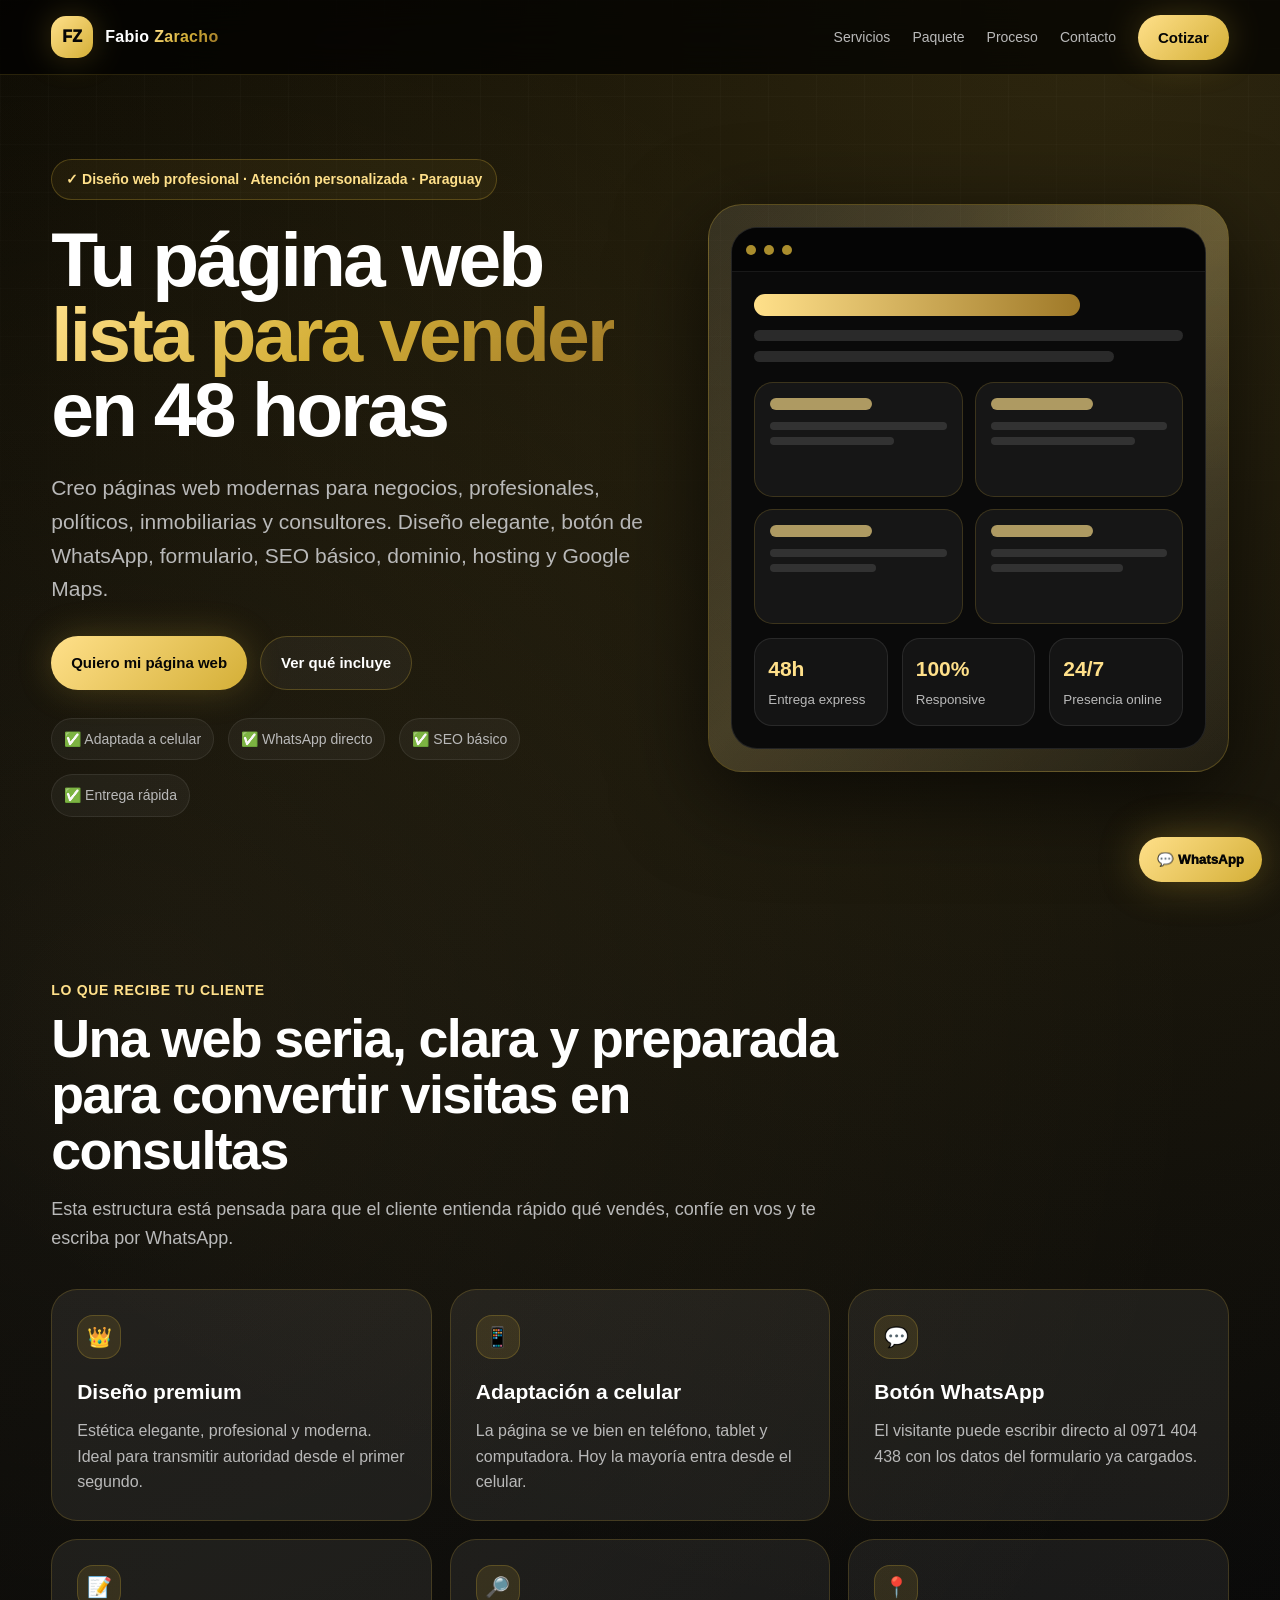
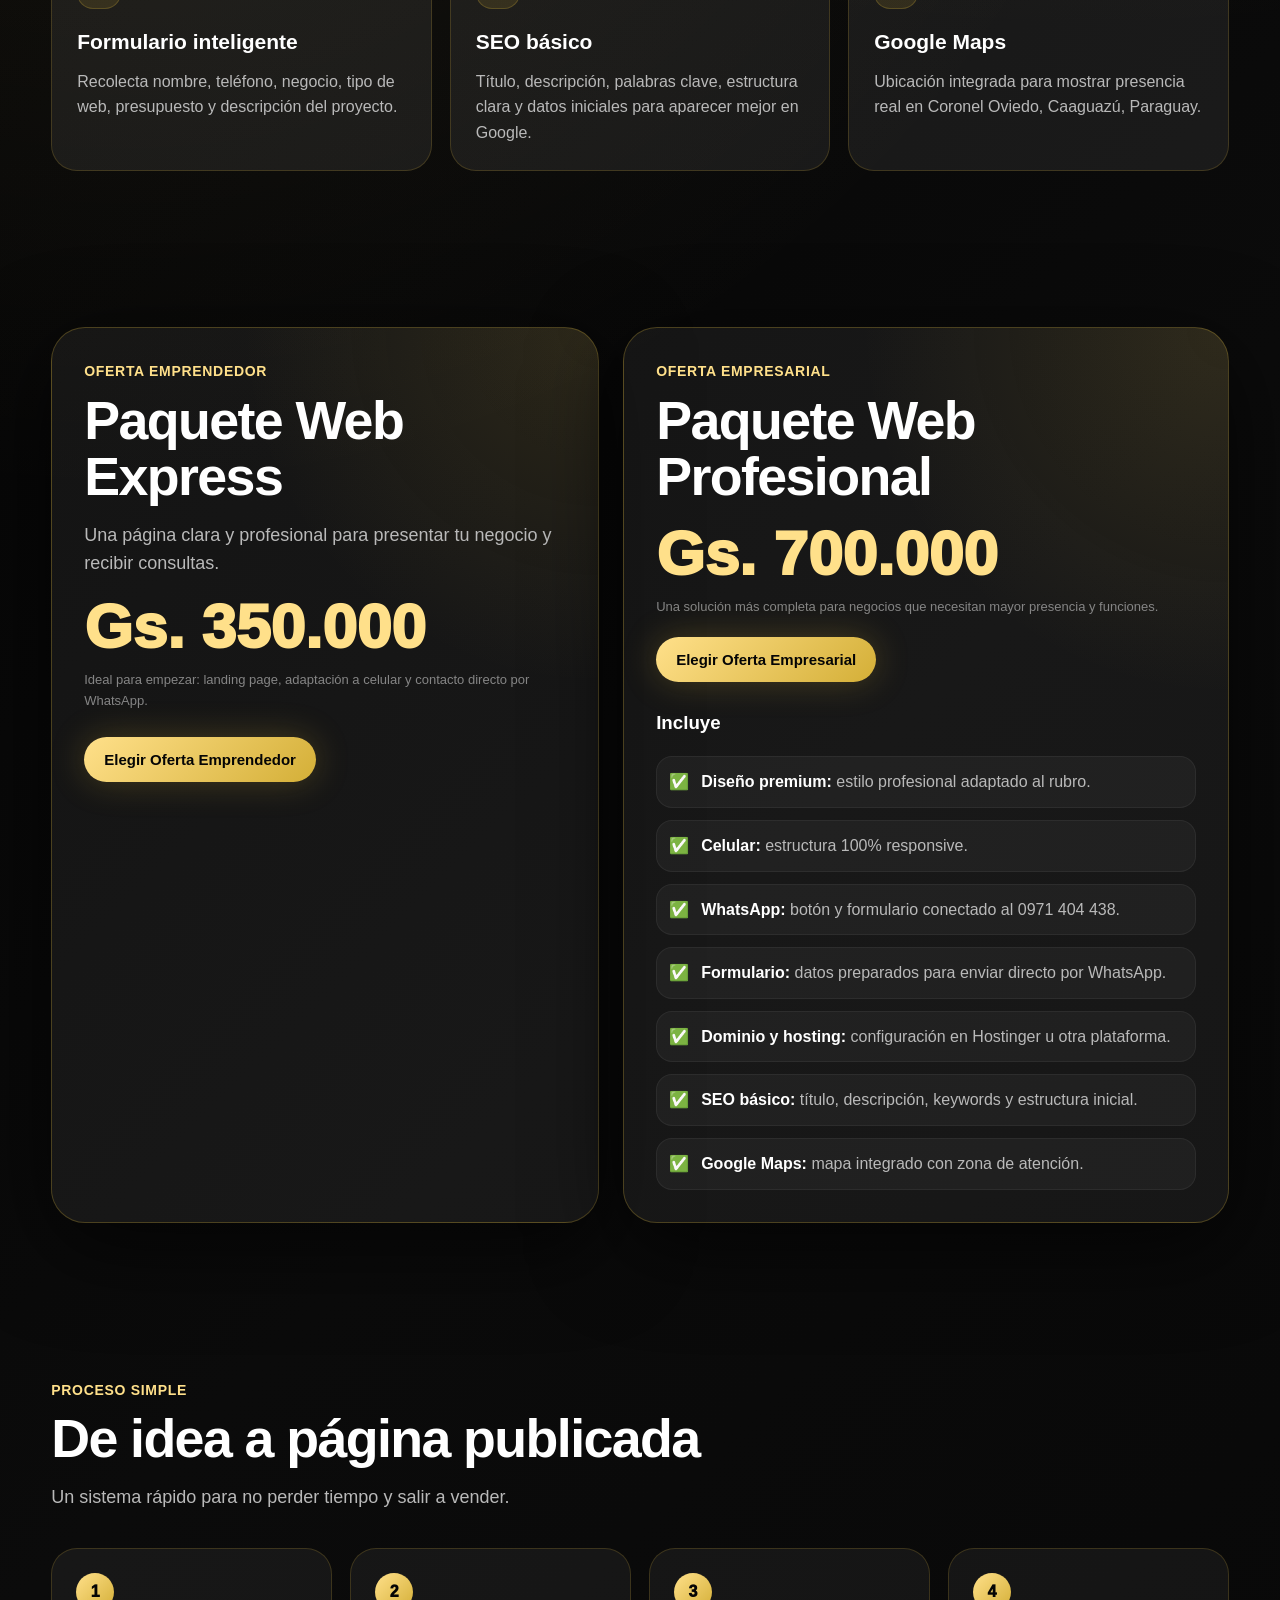
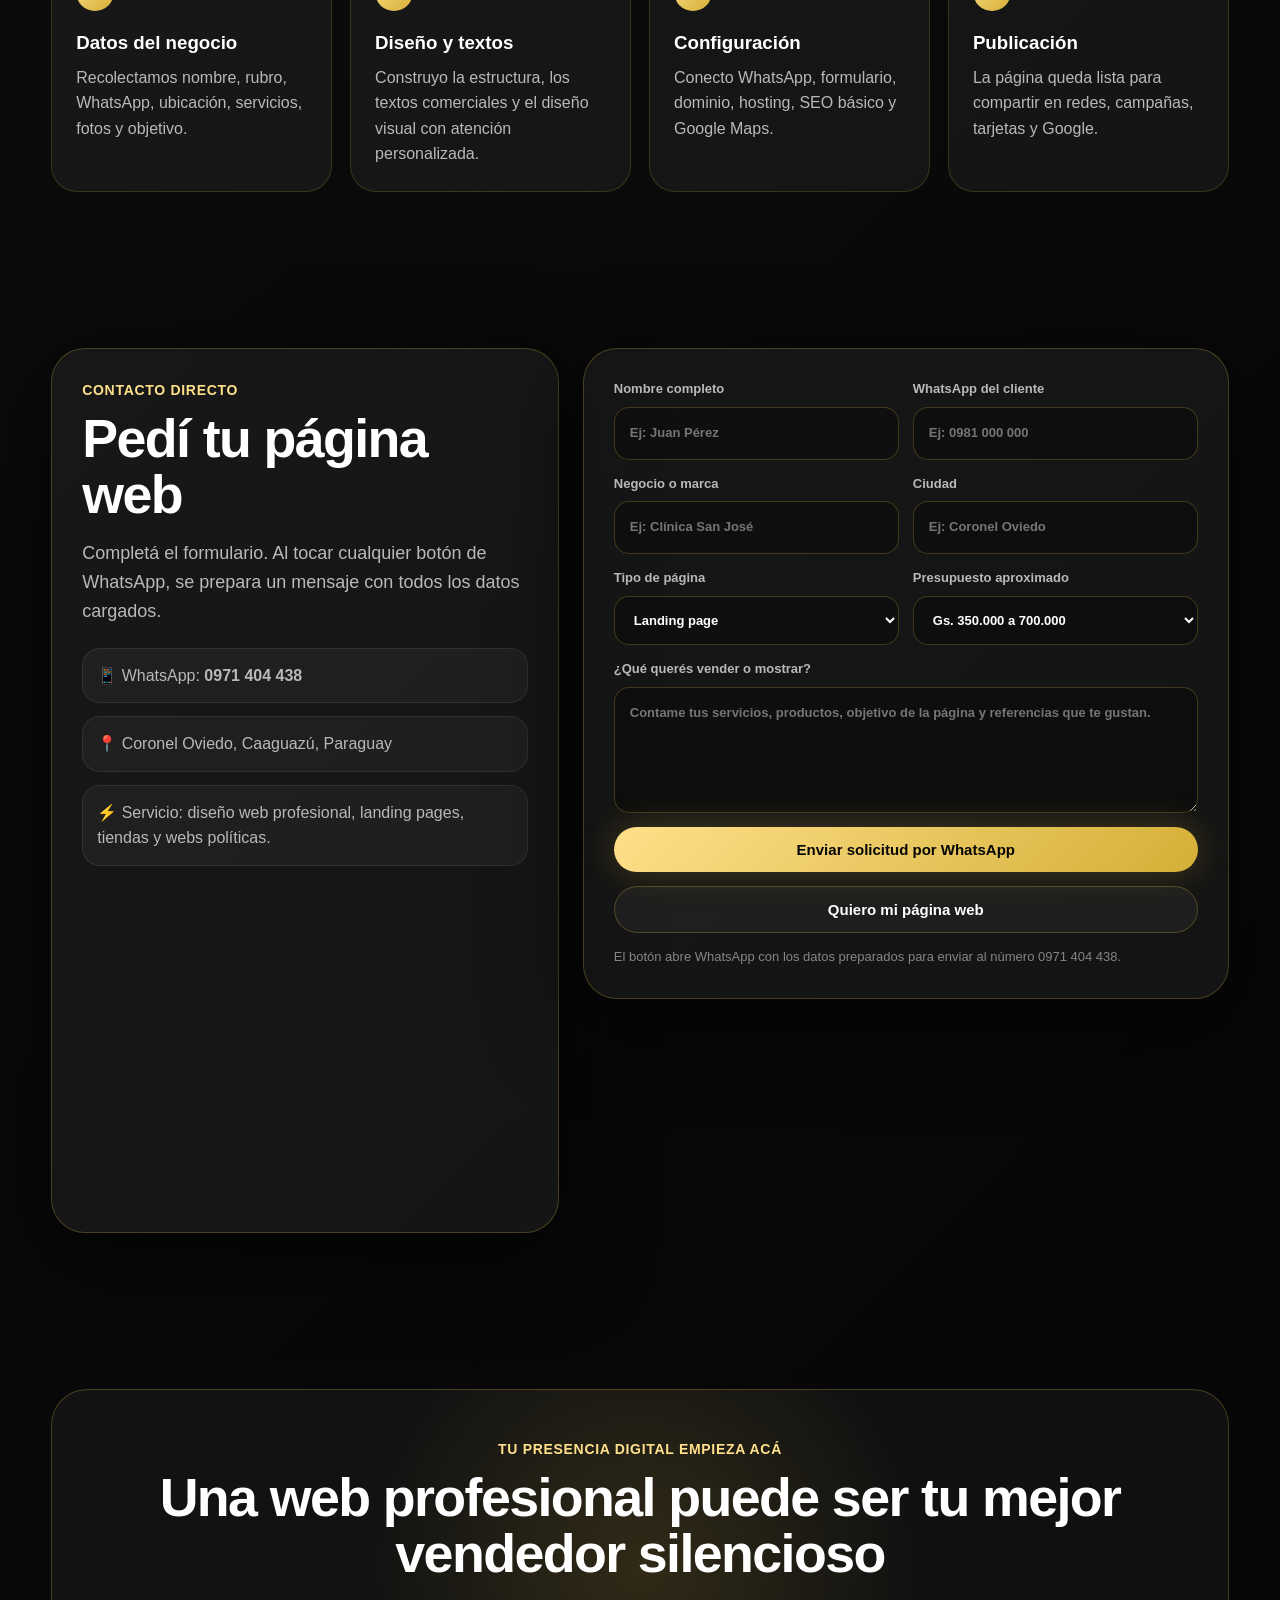
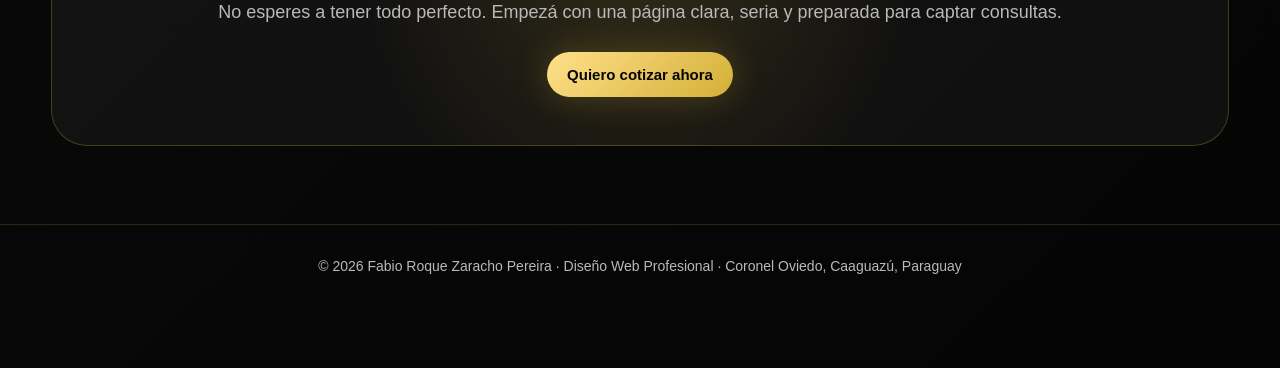
==== index.html @ 6e04ce46 "Nombra ofertas y agrega botones de WhatsApp por paquete" ====
<!DOCTYPE html>
<html lang="es-PY">
<head>
  <meta charset="UTF-8" />
  <meta name="viewport" content="width=device-width, initial-scale=1.0" />

  <title>Fabio Zaracho | Diseño Web Profesional en Paraguay</title>
  <meta name="description" content="Fabio Zaracho crea páginas web profesionales en Paraguay: diseño premium, responsive, WhatsApp, formulario, dominio, hosting, SEO básico y Google Maps." />
  <meta name="keywords" content="páginas web Paraguay, diseño web profesional, diseño web Coronel Oviedo, Fabio Zaracho, landing page Paraguay, tienda online Paraguay, página web profesional" />
  <meta name="author" content="Fabio Roque Zaracho Pereira" />
  <meta name="theme-color" content="#050505" />

  <meta property="og:title" content="Fabio Zaracho | Diseño Web Profesional" />
  <meta property="og:description" content="Tu página web premium en 48 horas: WhatsApp, formulario, SEO básico, dominio, hosting y Google Maps." />
  <meta property="og:type" content="website" />

  <style>
    :root {
      --bg: #030303;
      --bg2: #0c0c0c;
      --card: rgba(255,255,255,.065);
      --card2: rgba(212,175,55,.075);
      --text: #ffffff;
      --muted: #b9b9b9;
      --muted2: #858585;
      --gold: #d4af37;
      --gold2: #ffe08a;
      --gold3: #9f7928;
      --line: rgba(212,175,55,.28);
      --soft: rgba(255,255,255,.10);
      --shadow: 0 24px 90px rgba(0,0,0,.65);
      --radius: 26px;
    }

    * { box-sizing: border-box; margin: 0; padding: 0; }

    html { scroll-behavior: smooth; }

    body {
      font-family: Inter, Arial, Helvetica, sans-serif;
      background:
        radial-gradient(circle at 85% 0%, rgba(212,175,55,.20), transparent 31%),
        radial-gradient(circle at 10% 20%, rgba(255,224,138,.08), transparent 25%),
        linear-gradient(135deg, #000 0%, #0b0b0b 50%, #050505 100%);
      color: var(--text);
      line-height: 1.6;
      overflow-x: hidden;
    }

    body::before {
      content: "";
      position: fixed;
      inset: 0;
      pointer-events: none;
      background-image:
        linear-gradient(rgba(255,255,255,.025) 1px, transparent 1px),
        linear-gradient(90deg, rgba(255,255,255,.025) 1px, transparent 1px);
      background-size: 48px 48px;
      mask-image: linear-gradient(to bottom, rgba(0,0,0,.9), transparent 75%);
    }

    a { color: inherit; text-decoration: none; }

    .container { width: min(1180px, 92%); margin: auto; }

    .gold-text {
      background: linear-gradient(135deg, var(--gold2), var(--gold), var(--gold3));
      -webkit-background-clip: text;
      background-clip: text;
      color: transparent;
    }

    header {
      position: sticky;
      top: 0;
      z-index: 50;
      background: rgba(0,0,0,.72);
      backdrop-filter: blur(18px);
      border-bottom: 1px solid rgba(212,175,55,.18);
    }

    nav {
      height: 74px;
      display: flex;
      align-items: center;
      justify-content: space-between;
    }

    .brand {
      display: flex;
      align-items: center;
      gap: 12px;
      font-weight: 900;
      letter-spacing: .3px;
    }

    .brand-mark {
      width: 42px;
      height: 42px;
      border-radius: 15px;
      display: grid;
      place-items: center;
      color: #050505;
      font-weight: 1000;
      background: linear-gradient(135deg, var(--gold2), var(--gold));
      box-shadow: 0 0 32px rgba(212,175,55,.25);
    }

    .nav-links {
      display: flex;
      align-items: center;
      gap: 22px;
      font-size: 14px;
      color: var(--muted);
    }

    .nav-links a:hover { color: var(--gold2); }

    .btn {
      border: 0;
      cursor: pointer;
      display: inline-flex;
      align-items: center;
      justify-content: center;
      gap: 9px;
      padding: 14px 20px;
      border-radius: 999px;
      font-weight: 900;
      transition: .25s ease;
      font-size: 15px;
      white-space: nowrap;
    }

    .btn:hover { transform: translateY(-2px); }

    .btn-gold {
      color: #050505;
      background: linear-gradient(135deg, var(--gold2), var(--gold));
      box-shadow: 0 0 34px rgba(212,175,55,.25);
    }

    .btn-ghost {
      color: var(--text);
      border: 1px solid var(--line);
      background: rgba(255,255,255,.045);
    }

    .hero {
      min-height: calc(100vh - 74px);
      display: grid;
      grid-template-columns: 1.08fr .92fr;
      gap: 46px;
      align-items: center;
      padding: 62px 0;
    }

    .tag {
      display: inline-flex;
      align-items: center;
      gap: 9px;
      margin-bottom: 22px;
      padding: 8px 14px;
      border: 1px solid var(--line);
      border-radius: 999px;
      background: rgba(212,175,55,.075);
      color: var(--gold2);
      font-size: 14px;
      font-weight: 800;
    }

    h1 {
      font-size: clamp(42px, 6vw, 82px);
      line-height: .98;
      letter-spacing: -2.8px;
      margin-bottom: 24px;
    }

    .lead {
      max-width: 700px;
      color: var(--muted);
      font-size: clamp(17px, 2vw, 21px);
      margin-bottom: 30px;
    }

    .hero-actions {
      display: flex;
      flex-wrap: wrap;
      gap: 13px;
      margin-bottom: 28px;
    }

    .trust-row {
      display: flex;
      flex-wrap: wrap;
      gap: 14px;
      color: var(--muted);
      font-size: 14px;
    }

    .trust-item {
      padding: 9px 12px;
      background: rgba(255,255,255,.045);
      border: 1px solid rgba(255,255,255,.08);
      border-radius: 999px;
    }

    .hero-panel {
      position: relative;
      border: 1px solid var(--line);
      border-radius: 34px;
      background:
        linear-gradient(180deg, rgba(255,255,255,.09), rgba(255,255,255,.035)),
        radial-gradient(circle at 100% 0%, rgba(212,175,55,.14), transparent 36%);
      box-shadow: var(--shadow);
      padding: 22px;
      overflow: hidden;
    }

    .hero-panel::before {
      content: "";
      position: absolute;
      inset: -1px;
      background: linear-gradient(135deg, transparent, rgba(255,224,138,.14), transparent);
      pointer-events: none;
    }

    .browser {
      position: relative;
      z-index: 1;
      border: 1px solid rgba(255,255,255,.10);
      border-radius: 26px;
      overflow: hidden;
      background: #0a0a0a;
    }

    .browser-top {
      height: 44px;
      display: flex;
      align-items: center;
      gap: 8px;
      padding: 0 14px;
      border-bottom: 1px solid rgba(255,255,255,.08);
      background: #050505;
    }

    .dot { width: 10px; height: 10px; border-radius: 50%; background: var(--gold); opacity: .8; }

    .browser-body { padding: 22px; }

    .fake-title {
      height: 22px;
      width: 76%;
      background: linear-gradient(90deg, var(--gold2), var(--gold3));
      border-radius: 999px;
      margin-bottom: 14px;
    }

    .fake-line {
      height: 11px;
      border-radius: 999px;
      background: rgba(255,255,255,.13);
      margin-bottom: 10px;
    }

    .fake-grid {
      display: grid;
      grid-template-columns: repeat(2,1fr);
      gap: 12px;
      margin-top: 20px;
    }

    .fake-card {
      min-height: 115px;
      border-radius: 19px;
      border: 1px solid rgba(212,175,55,.20);
      background: rgba(255,255,255,.05);
      padding: 15px;
    }

    .fake-card b {
      display: block;
      height: 12px;
      width: 58%;
      border-radius: 999px;
      background: rgba(255,224,138,.65);
      margin-bottom: 12px;
    }

    .fake-card span {
      display: block;
      height: 8px;
      border-radius: 999px;
      background: rgba(255,255,255,.12);
      margin-bottom: 7px;
    }

    .stats {
      display: grid;
      grid-template-columns: repeat(3,1fr);
      gap: 14px;
      margin-top: 14px;
    }

    .stat {
      border: 1px solid rgba(255,255,255,.09);
      border-radius: 18px;
      padding: 13px;
      background: rgba(255,255,255,.045);
    }

    .stat strong { color: var(--gold2); display: block; font-size: 21px; }
    .stat small { color: var(--muted); }

    section { padding: 78px 0; }

    .section-head {
      max-width: 790px;
      margin-bottom: 36px;
    }

    .eyebrow {
      color: var(--gold2);
      font-weight: 900;
      font-size: 14px;
      letter-spacing: .7px;
      text-transform: uppercase;
      margin-bottom: 10px;
    }

    h2 {
      font-size: clamp(31px, 4.2vw, 54px);
      line-height: 1.04;
      letter-spacing: -1.6px;
      margin-bottom: 16px;
    }

    .sub {
      color: var(--muted);
      font-size: 18px;
    }

    .cards {
      display: grid;
      grid-template-columns: repeat(3,1fr);
      gap: 18px;
    }

    .card {
      border: 1px solid rgba(212,175,55,.20);
      border-radius: var(--radius);
      background: var(--card);
      padding: 25px;
      min-height: 210px;
      transition: .25s ease;
    }

    .card:hover {
      transform: translateY(-4px);
      border-color: rgba(255,224,138,.45);
      background: rgba(255,255,255,.085);
    }

    .icon {
      width: 44px;
      height: 44px;
      border-radius: 16px;
      display: grid;
      place-items: center;
      background: rgba(212,175,55,.13);
      border: 1px solid rgba(212,175,55,.24);
      margin-bottom: 16px;
      color: var(--gold2);
      font-size: 20px;
    }

    .card h3 { font-size: 21px; margin-bottom: 10px; }
    .card p { color: var(--muted); }

    .package {
      display: grid;
      grid-template-columns: .95fr 1.05fr;
      gap: 24px;
      align-items: stretch;
    }

    .price-card, .included-card {
      border-radius: 34px;
      border: 1px solid var(--line);
      padding: 32px;
      background:
        radial-gradient(circle at 100% 0%, rgba(212,175,55,.12), transparent 34%),
        rgba(255,255,255,.055);
      box-shadow: var(--shadow);
    }

    .price {
      font-size: clamp(42px, 5vw, 62px);
      font-weight: 1000;
      color: var(--gold2);
      line-height: 1;
      margin: 18px 0 12px;
    }

    .price small {
      font-size: 18px;
      color: var(--muted);
      font-weight: 700;
    }

    .included-list {
      display: grid;
      gap: 12px;
      margin-top: 18px;
    }

    .included-list div {
      display: flex;
      gap: 12px;
      align-items: flex-start;
      color: var(--muted);
      padding: 12px;
      border-radius: 16px;
      background: rgba(255,255,255,.04);
      border: 1px solid rgba(255,255,255,.06);
    }

    .included-list b { color: var(--text); }

    .steps {
      display: grid;
      grid-template-columns: repeat(4,1fr);
      gap: 18px;
      counter-reset: step;
    }

    .step {
      counter-increment: step;
      border: 1px solid rgba(212,175,55,.20);
      border-radius: 26px;
      padding: 24px;
      background: rgba(255,255,255,.05);
      position: relative;
    }

    .step::before {
      content: counter(step);
      width: 38px;
      height: 38px;
      border-radius: 50%;
      display: grid;
      place-items: center;
      margin-bottom: 17px;
      background: linear-gradient(135deg, var(--gold2), var(--gold));
      color: #050505;
      font-weight: 1000;
    }

    .step p { color: var(--muted); margin-top: 7px; }

    .contact-wrap {
      display: grid;
      grid-template-columns: .88fr 1.12fr;
      gap: 24px;
      align-items: start;
    }

    .contact-card {
      border-radius: 34px;
      border: 1px solid var(--line);
      background: rgba(255,255,255,.055);
      box-shadow: var(--shadow);
      padding: 30px;
    }

    .contact-info {
      display: grid;
      gap: 13px;
      margin-top: 22px;
    }

    .info-row {
      padding: 14px;
      border: 1px solid rgba(255,255,255,.08);
      border-radius: 18px;
      color: var(--muted);
      background: rgba(255,255,255,.04);
    }

    form { display: grid; gap: 14px; }

    .form-grid {
      display: grid;
      grid-template-columns: 1fr 1fr;
      gap: 14px;
    }

    label {
      color: var(--muted);
      font-size: 13px;
      font-weight: 800;
      display: grid;
      gap: 7px;
    }

    input, textarea, select {
      width: 100%;
      border: 1px solid rgba(212,175,55,.27);
      background: rgba(0,0,0,.30);
      color: var(--text);
      padding: 15px 15px;
      border-radius: 15px;
      outline: none;
      font: inherit;
    }

    input:focus, textarea:focus, select:focus {
      border-color: rgba(255,224,138,.65);
      box-shadow: 0 0 0 4px rgba(212,175,55,.08);
    }

    textarea { min-height: 126px; resize: vertical; }

    option { background: #111; color: #fff; }

    .note {
      color: var(--muted2);
      font-size: 13px;
    }

    .map {
      margin-top: 18px;
      width: 100%;
      min-height: 310px;
      border: 0;
      border-radius: 24px;
      filter: grayscale(1) contrast(1.1);
    }

    .final-cta {
      text-align: center;
      border: 1px solid var(--line);
      border-radius: 36px;
      padding: 48px 26px;
      background:
        radial-gradient(circle at center, rgba(212,175,55,.16), transparent 45%),
        rgba(255,255,255,.045);
    }

    footer {
      border-top: 1px solid rgba(212,175,55,.18);
      padding: 30px 0 90px;
      color: var(--muted);
      text-align: center;
      font-size: 14px;
    }

    .whatsapp-float {
      position: fixed;
      right: 18px;
      bottom: 18px;
      z-index: 100;
      border: 0;
      cursor: pointer;
      color: #050505;
      padding: 15px 18px;
      border-radius: 999px;
      font-weight: 1000;
      background: linear-gradient(135deg, var(--gold2), var(--gold));
      box-shadow: 0 0 40px rgba(212,175,55,.35);
    }

    @media (max-width: 920px) {
      .hero, .package, .contact-wrap { grid-template-columns: 1fr; }
      .cards { grid-template-columns: 1fr 1fr; }
      .steps { grid-template-columns: 1fr 1fr; }
      .nav-links { display: none; }
      .hero { min-height: auto; padding: 50px 0; }
    }

    @media (max-width: 620px) {
      .cards, .steps, .stats, .form-grid { grid-template-columns: 1fr; }
      h1 { letter-spacing: -1.8px; }
      .btn { width: 100%; }
      .hero-actions { width: 100%; }
      .price-card, .included-card, .contact-card { padding: 24px; border-radius: 27px; }
      footer { padding-bottom: 92px; }
    }
  </style>

  <script type="application/ld+json">
  {
    "@context": "https://schema.org",
    "@type": "ProfessionalService",
    "name": "Fabio Zaracho - Diseño Web Profesional",
    "description": "Diseño de páginas web profesionales, WhatsApp, SEO básico, dominio, hosting y Google Maps.",
    "areaServed": "Paraguay",
    "address": {
      "@type": "PostalAddress",
      "addressLocality": "Coronel Oviedo",
      "addressRegion": "Caaguazú",
      "addressCountry": "PY"
    },
    "telephone": "+595971404438"
  }
  </script>

  <!-- TikTok Pixel Code Start -->
  <script>
  !function (w, d, t) {
    w.TiktokAnalyticsObject = t;
    var ttq = w[t] = w[t] || [];
    ttq.methods = [
      "page", "track", "identify", "instances", "debug", "on", "off",
      "once", "ready", "alias", "group", "enableCookie", "disableCookie",
      "holdConsent", "revokeConsent", "grantConsent"
    ];
    ttq.setAndDefer = function (target, method) {
      target[method] = function () {
        target.push([method].concat(Array.prototype.slice.call(arguments, 0)));
      };
    };
    for (var i = 0; i < ttq.methods.length; i++) {
      ttq.setAndDefer(ttq, ttq.methods[i]);
    }
    ttq.instance = function (pixelId) {
      var instance = ttq._i[pixelId] || [];
      for (var j = 0; j < ttq.methods.length; j++) {
        ttq.setAndDefer(instance, ttq.methods[j]);
      }
      return instance;
    };
    ttq.load = function (pixelId, options) {
      var url = "https://analytics.tiktok.com/i18n/pixel/events.js";
      ttq._i = ttq._i || {};
      ttq._i[pixelId] = [];
      ttq._i[pixelId]._u = url;
      ttq._t = ttq._t || {};
      ttq._t[pixelId] = +new Date();
      ttq._o = ttq._o || {};
      ttq._o[pixelId] = options || {};

      var script = d.createElement("script");
      script.type = "text/javascript";
      script.async = true;
      script.src = url + "?sdkid=" + pixelId + "&lib=" + t;

      var firstScript = d.getElementsByTagName("script")[0];
      firstScript.parentNode.insertBefore(script, firstScript);
    };

    ttq.load("DA44VK3C77UAMATN53HG");
    ttq.page();
    ttq.track("ViewContent", {
      content_name: "Fabio Zaracho - Diseño Web Profesional",
      content_type: "product"
    });
  }(window, document, "ttq");
  </script>
  <!-- TikTok Pixel Code End -->

</head>

<body>
  <header>
    <div class="container">
      <nav>
        <a class="brand" href="#inicio" aria-label="Inicio">
          <span class="brand-mark">FZ</span>
          <span>Fabio <span class="gold-text">Zaracho</span></span>
        </a>

        <div class="nav-links">
          <a href="#servicios">Servicios</a>
          <a href="#paquete">Paquete</a>
          <a href="#proceso">Proceso</a>
          <a href="#contacto">Contacto</a>
          <button class="btn btn-gold" onclick="enviarWhatsApp()">Cotizar</button>
        </div>
      </nav>
    </div>
  </header>

  <main id="inicio">
    <section class="container hero">
      <div>
        <div class="tag">✓ Diseño web profesional · Atención personalizada · Paraguay</div>
        <h1>Tu página web <span class="gold-text">lista para vender</span> en 48 horas</h1>
        <p class="lead">
          Creo páginas web modernas para negocios, profesionales, políticos, inmobiliarias y consultores.
          Diseño elegante, botón de WhatsApp, formulario, SEO básico, dominio, hosting y Google Maps.
        </p>

        <div class="hero-actions">
          <button class="btn btn-gold" onclick="irAlFormulario()">Quiero mi página web</button>
          <a class="btn btn-ghost" href="#paquete">Ver qué incluye</a>
        </div>

        <div class="trust-row">
          <span class="trust-item">✅ Adaptada a celular</span>
          <span class="trust-item">✅ WhatsApp directo</span>
          <span class="trust-item">✅ SEO básico</span>
          <span class="trust-item">✅ Entrega rápida</span>
        </div>
      </div>

      <aside class="hero-panel" aria-label="Vista previa de página web">
        <div class="browser">
          <div class="browser-top">
            <span class="dot"></span><span class="dot"></span><span class="dot"></span>
          </div>
          <div class="browser-body">
            <div class="fake-title"></div>
            <div class="fake-line"></div>
            <div class="fake-line" style="width:84%"></div>

            <div class="fake-grid">
              <div class="fake-card"><b></b><span></span><span style="width:70%"></span></div>
              <div class="fake-card"><b></b><span></span><span style="width:82%"></span></div>
              <div class="fake-card"><b></b><span></span><span style="width:60%"></span></div>
              <div class="fake-card"><b></b><span></span><span style="width:75%"></span></div>
            </div>

            <div class="stats">
              <div class="stat"><strong>48h</strong><small>Entrega express</small></div>
              <div class="stat"><strong>100%</strong><small>Responsive</small></div>
              <div class="stat"><strong>24/7</strong><small>Presencia online</small></div>
            </div>
          </div>
        </div>
      </aside>
    </section>

    <section id="servicios">
      <div class="container">
        <div class="section-head">
          <p class="eyebrow">Lo que recibe tu cliente</p>
          <h2>Una web seria, clara y preparada para convertir visitas en consultas</h2>
          <p class="sub">Esta estructura está pensada para que el cliente entienda rápido qué vendés, confíe en vos y te escriba por WhatsApp.</p>
        </div>

        <div class="cards">
          <article class="card">
            <div class="icon">👑</div>
            <h3>Diseño premium</h3>
            <p>Estética elegante, profesional y moderna. Ideal para transmitir autoridad desde el primer segundo.</p>
          </article>

          <article class="card">
            <div class="icon">📱</div>
            <h3>Adaptación a celular</h3>
            <p>La página se ve bien en teléfono, tablet y computadora. Hoy la mayoría entra desde el celular.</p>
          </article>

          <article class="card">
            <div class="icon">💬</div>
            <h3>Botón WhatsApp</h3>
            <p>El visitante puede escribir directo al 0971 404 438 con los datos del formulario ya cargados.</p>
          </article>

          <article class="card">
            <div class="icon">📝</div>
            <h3>Formulario inteligente</h3>
            <p>Recolecta nombre, teléfono, negocio, tipo de web, presupuesto y descripción del proyecto.</p>
          </article>

          <article class="card">
            <div class="icon">🔎</div>
            <h3>SEO básico</h3>
            <p>Título, descripción, palabras clave, estructura clara y datos iniciales para aparecer mejor en Google.</p>
          </article>

          <article class="card">
            <div class="icon">📍</div>
            <h3>Google Maps</h3>
            <p>Ubicación integrada para mostrar presencia real en Coronel Oviedo, Caaguazú, Paraguay.</p>
          </article>
        </div>
      </div>
    </section>

    <section id="paquete">
      <div class="container">
        <div class="package">
          <div class="price-card">
            <p class="eyebrow">Oferta Emprendedor</p>
            <h2>Paquete Web Express</h2>
            <p class="sub">Una página clara y profesional para presentar tu negocio y recibir consultas.</p>
            <div class="price">Gs. 350.000</div>
            <p class="note">Ideal para empezar: landing page, adaptación a celular y contacto directo por WhatsApp.</p>
            <br>
            <button class="btn btn-gold" onclick="enviarPaqueteWhatsApp('Oferta Emprendedor', 'Gs. 350.000')">Elegir Oferta Emprendedor</button>
          </div>

          <div class="included-card">
            <p class="eyebrow">Oferta Empresarial</p>
            <h2>Paquete Web Profesional</h2>
            <div class="price">Gs. 700.000</div>
            <p class="note">Una solución más completa para negocios que necesitan mayor presencia y funciones.</p>
            <button class="btn btn-gold" style="margin-top:20px" onclick="enviarPaqueteWhatsApp('Oferta Empresarial', 'Gs. 700.000')">Elegir Oferta Empresarial</button>
            <h3 style="margin-top:26px">Incluye</h3>
            <div class="included-list">
              <div>✅ <span><b>Diseño premium:</b> estilo profesional adaptado al rubro.</span></div>
              <div>✅ <span><b>Celular:</b> estructura 100% responsive.</span></div>
              <div>✅ <span><b>WhatsApp:</b> botón y formulario conectado al 0971 404 438.</span></div>
              <div>✅ <span><b>Formulario:</b> datos preparados para enviar directo por WhatsApp.</span></div>
              <div>✅ <span><b>Dominio y hosting:</b> configuración en Hostinger u otra plataforma.</span></div>
              <div>✅ <span><b>SEO básico:</b> título, descripción, keywords y estructura inicial.</span></div>
              <div>✅ <span><b>Google Maps:</b> mapa integrado con zona de atención.</span></div>
            </div>
          </div>
        </div>
      </div>
    </section>

    <section id="proceso">
      <div class="container">
        <div class="section-head">
          <p class="eyebrow">Proceso simple</p>
          <h2>De idea a página publicada</h2>
          <p class="sub">Un sistema rápido para no perder tiempo y salir a vender.</p>
        </div>

        <div class="steps">
          <div class="step">
            <h3>Datos del negocio</h3>
            <p>Recolectamos nombre, rubro, WhatsApp, ubicación, servicios, fotos y objetivo.</p>
          </div>

          <div class="step">
            <h3>Diseño y textos</h3>
            <p>Construyo la estructura, los textos comerciales y el diseño visual con atención personalizada.</p>
          </div>

          <div class="step">
            <h3>Configuración</h3>
            <p>Conecto WhatsApp, formulario, dominio, hosting, SEO básico y Google Maps.</p>
          </div>

          <div class="step">
            <h3>Publicación</h3>
            <p>La página queda lista para compartir en redes, campañas, tarjetas y Google.</p>
          </div>
        </div>
      </div>
    </section>

    <section id="contacto">
      <div class="container contact-wrap">
        <aside class="contact-card">
          <p class="eyebrow">Contacto directo</p>
          <h2>Pedí tu página web</h2>
          <p class="sub">
            Completá el formulario. Al tocar cualquier botón de WhatsApp, se prepara un mensaje con todos los datos cargados.
          </p>

          <div class="contact-info">
            <div class="info-row">📱 WhatsApp: <b>0971 404 438</b></div>
            <div class="info-row">📍 Coronel Oviedo, Caaguazú, Paraguay</div>
            <div class="info-row">⚡ Servicio: diseño web profesional, landing pages, tiendas y webs políticas.</div>
          </div>

          <iframe
            class="map"
            loading="lazy"
            allowfullscreen
            referrerpolicy="no-referrer-when-downgrade"
            src="https://www.google.com/maps?q=Coronel%20Oviedo%2C%20Caaguaz%C3%BA%2C%20Paraguay&output=embed">
          </iframe>
        </aside>

        <div class="contact-card">
          <form id="formWeb" onsubmit="enviarWhatsApp(); return false;">
            <div class="form-grid">
              <label>Nombre completo
                <input id="nombre" type="text" placeholder="Ej: Juan Pérez" required>
              </label>

              <label>WhatsApp del cliente
                <input id="telefono" type="tel" placeholder="Ej: 0981 000 000" required>
              </label>
            </div>

            <div class="form-grid">
              <label>Negocio o marca
                <input id="empresa" type="text" placeholder="Ej: Clínica San José">
              </label>

              <label>Ciudad
                <input id="ciudad" type="text" placeholder="Ej: Coronel Oviedo">
              </label>
            </div>

            <div class="form-grid">
              <label>Tipo de página
                <select id="tipo">
                  <option value="Landing page">Landing page</option>
                  <option value="Web profesional">Web profesional</option>
                  <option value="Tienda online">Tienda online</option>
                  <option value="Web inmobiliaria">Web inmobiliaria</option>
                  <option value="Web política">Web política</option>
                  <option value="Web para consultoría">Web para consultoría</option>
                  <option value="No sé todavía">No sé todavía</option>
                </select>
              </label>

              <label>Presupuesto aproximado
                <select id="presupuesto">
                  <option value="Gs. 350.000 a 700.000">Gs. 350.000 a 700.000</option>
                  <option value="Gs. 700.000 a 1.000.000">Gs. 700.000 a 1.000.000</option>
                  <option value="Gs. 1.000.000 a 2.000.000">Gs. 1.000.000 a 2.000.000</option>
                  <option value="Gs. 2.000.000 o más">Gs. 2.000.000 o más</option>
                  <option value="Quiero cotizar">Quiero cotizar</option>
                </select>
              </label>
            </div>

            <label>¿Qué querés vender o mostrar?
              <textarea id="mensaje" placeholder="Contame tus servicios, productos, objetivo de la página y referencias que te gustan."></textarea>
            </label>

            <button class="btn btn-gold" type="submit">Enviar solicitud por WhatsApp</button>
            <button class="btn btn-ghost" type="button" onclick="enviarWhatsApp()">Quiero mi página web</button>

            <p class="note">
              El botón abre WhatsApp con los datos preparados para enviar al número 0971 404 438.
            </p>
          </form>
        </div>
      </div>
    </section>

    <section>
      <div class="container">
        <div class="final-cta">
          <p class="eyebrow">Tu presencia digital empieza acá</p>
          <h2>Una web profesional puede ser tu mejor vendedor silencioso</h2>
          <p class="sub">No esperes a tener todo perfecto. Empezá con una página clara, seria y preparada para captar consultas.</p>
          <br>
          <button class="btn btn-gold" onclick="irAlFormulario()">Quiero cotizar ahora</button>
        </div>
      </div>
    </section>
  </main>

  <footer>
    <div class="container">
      © 2026 Fabio Roque Zaracho Pereira · Diseño Web Profesional · Coronel Oviedo, Caaguazú, Paraguay
    </div>
  </footer>

  <button class="whatsapp-float" onclick="enviarWhatsApp()">💬 WhatsApp</button>

  <script>
    const NUMERO_WHATSAPP = "595971404438";

    function valor(id) {
      const campo = document.getElementById(id);
      return campo ? campo.value.trim() : "";
    }

    function construirMensaje() {
      const nombre = valor("nombre") || "No completado";
      const telefono = valor("telefono") || "No completado";
      const empresa = valor("empresa") || "No completado";
      const ciudad = valor("ciudad") || "No completado";
      const tipo = valor("tipo") || "No completado";
      const presupuesto = valor("presupuesto") || "No completado";
      const mensaje = valor("mensaje") || "No completado";

      return `🚀 NUEVA SOLICITUD DE PÁGINA WEB

👤 Nombre: ${nombre}
📱 WhatsApp del cliente: ${telefono}
🏢 Negocio o marca: ${empresa}
📍 Ciudad: ${ciudad}

🌐 Tipo de página: ${tipo}
💰 Presupuesto aproximado: ${presupuesto}

📝 Qué quiere vender o mostrar:
${mensaje}

✅ Solicitud enviada desde la web de Fabio Zaracho.`;
    }

    function enviarPaqueteWhatsApp(paquete, precio) {
      const texto = `Hola Fabio, quiero consultar por la ${paquete} de ${precio}.`;
      const url = `https://wa.me/${NUMERO_WHATSAPP}?text=${encodeURIComponent(texto)}`;
      if (window.ttq && typeof window.ttq.track === "function") {
        window.ttq.track("Lead", {
          content_name: paquete,
          content_type: "service",
          value: precio
        });
      }
      window.open(url, "_blank");
    }

    function enviarWhatsApp() {
      const texto = construirMensaje();
      const url = `https://wa.me/${NUMERO_WHATSAPP}?text=${encodeURIComponent(texto)}`;
      if (window.ttq && typeof window.ttq.track === "function") {
        window.ttq.track("Lead", {
          content_name: "WhatsApp contact",
          content_type: "service"
        });
      }
      window.open(url, "_blank");
    }

    function irAlFormulario() {
      document.getElementById("contacto").scrollIntoView({ behavior: "smooth" });
      setTimeout(() => {
        const nombre = document.getElementById("nombre");
        if (nombre) nombre.focus();
      }, 700);
    }
  </script>
</body>
</html>
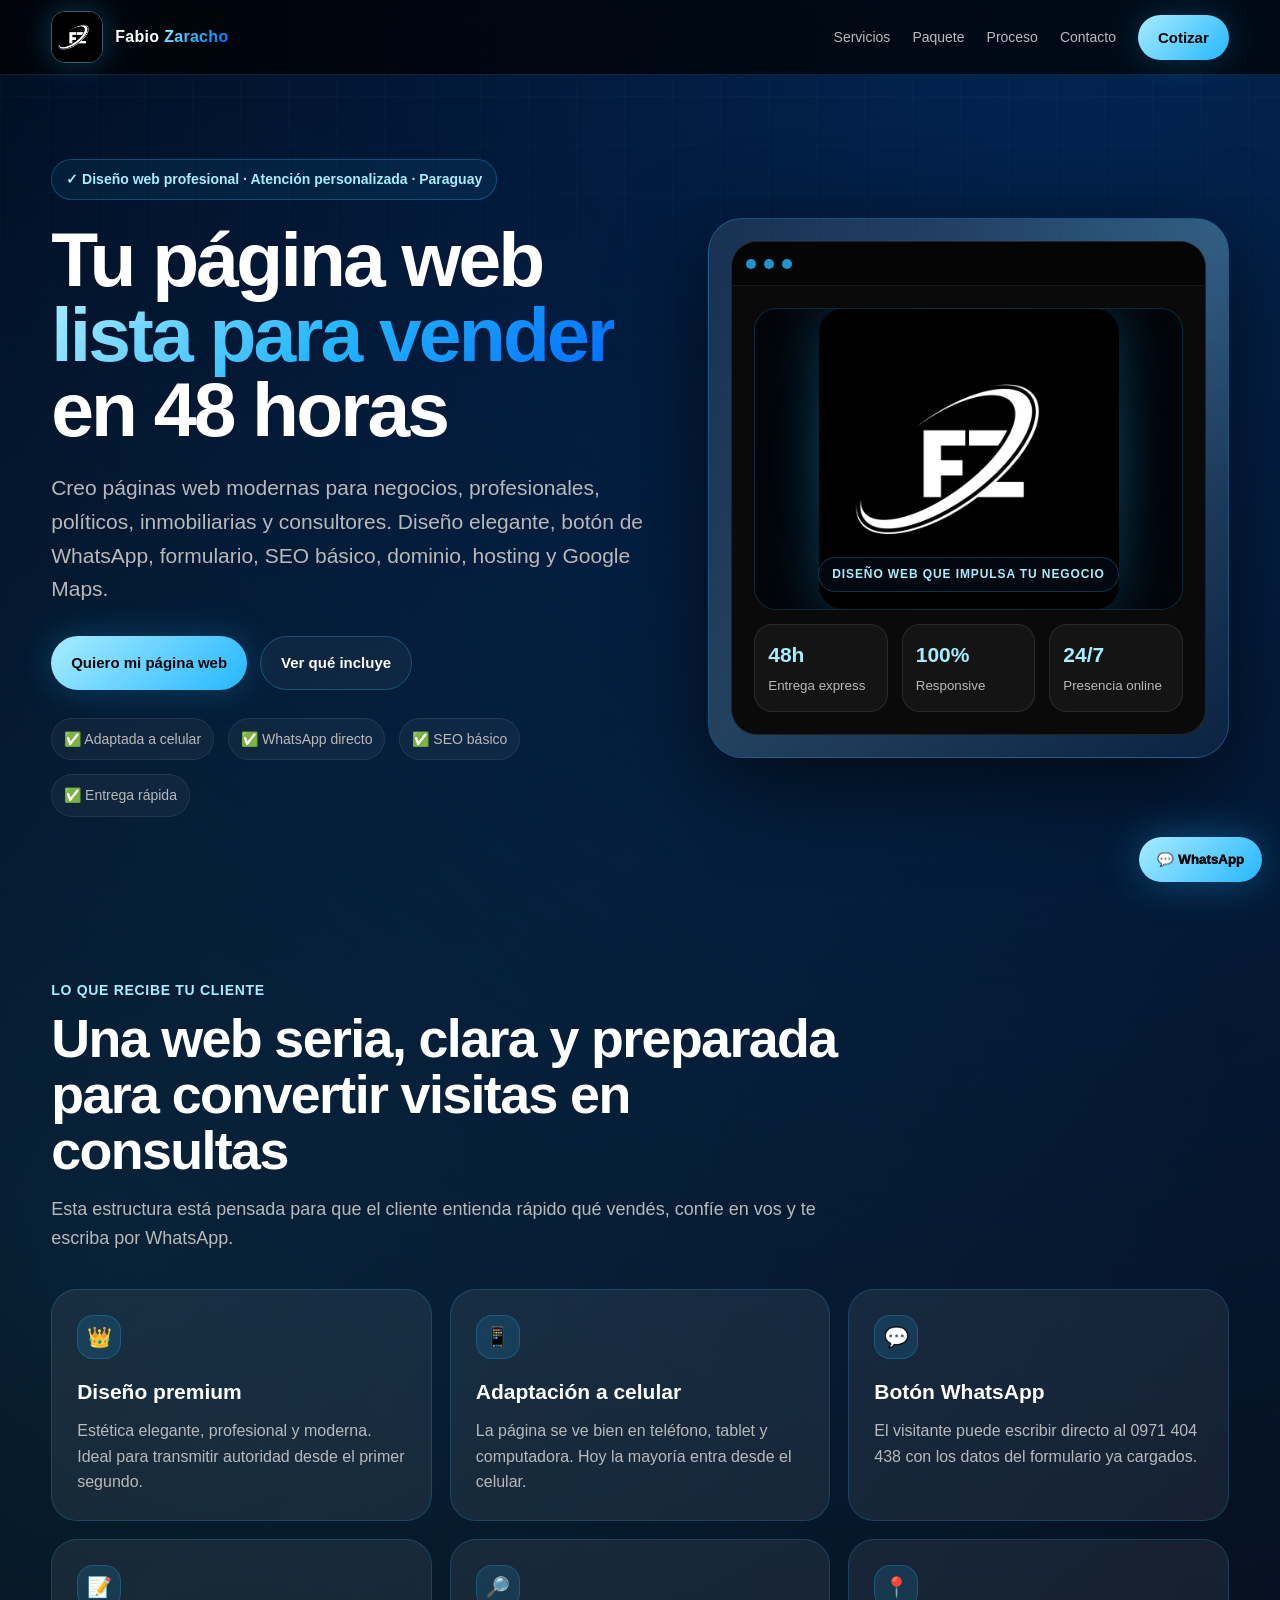
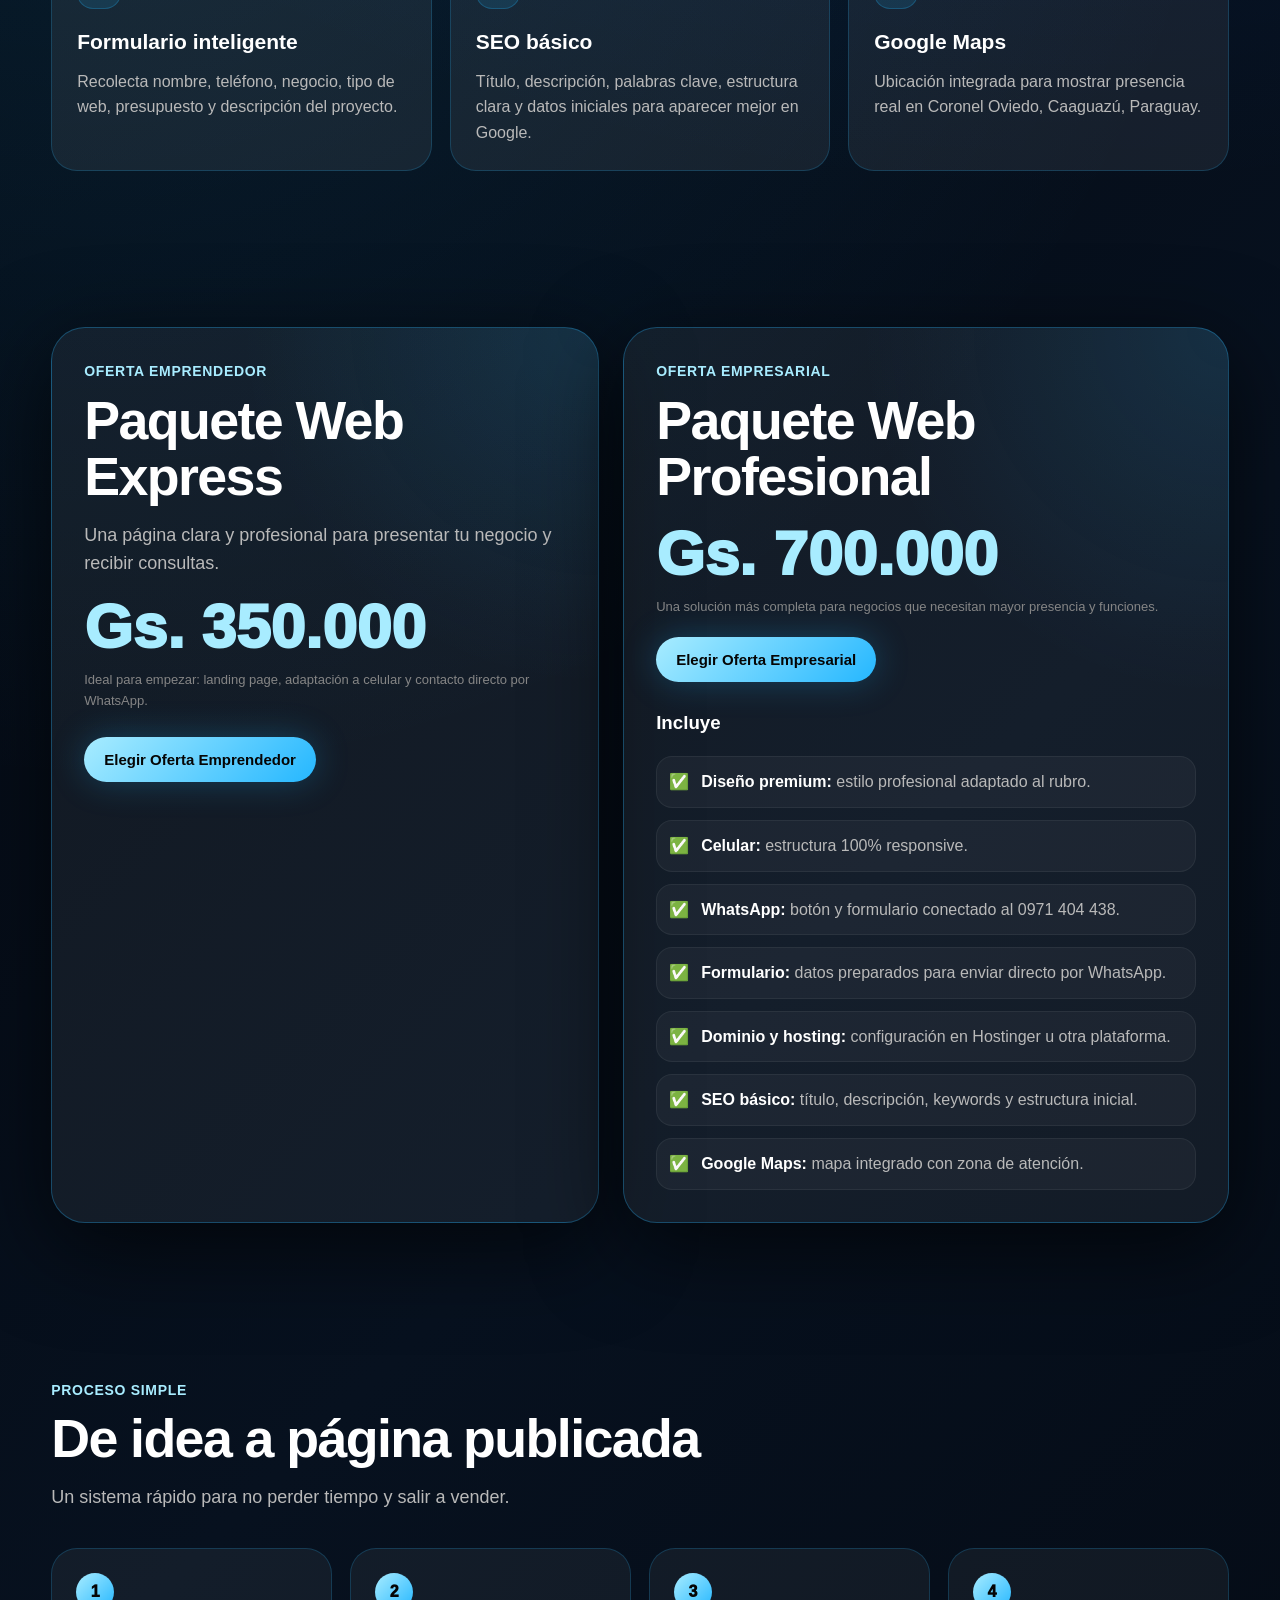
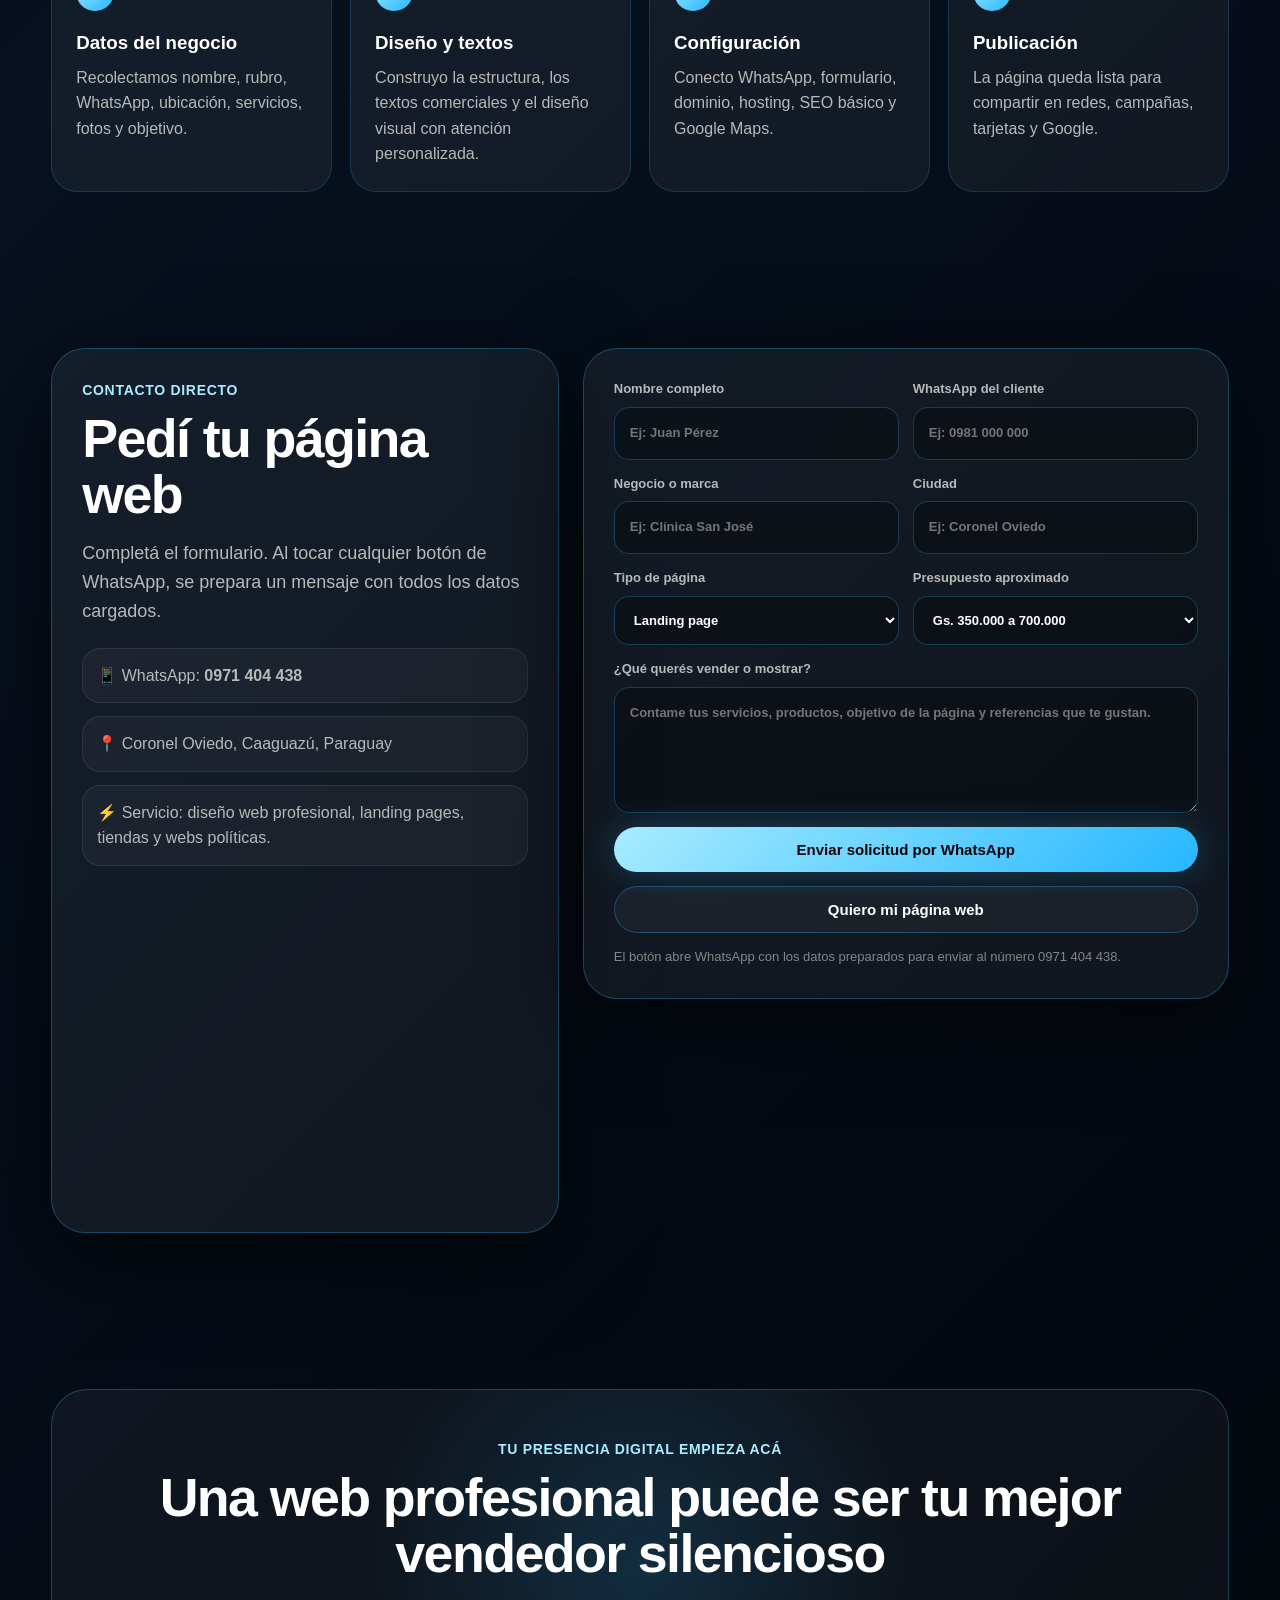
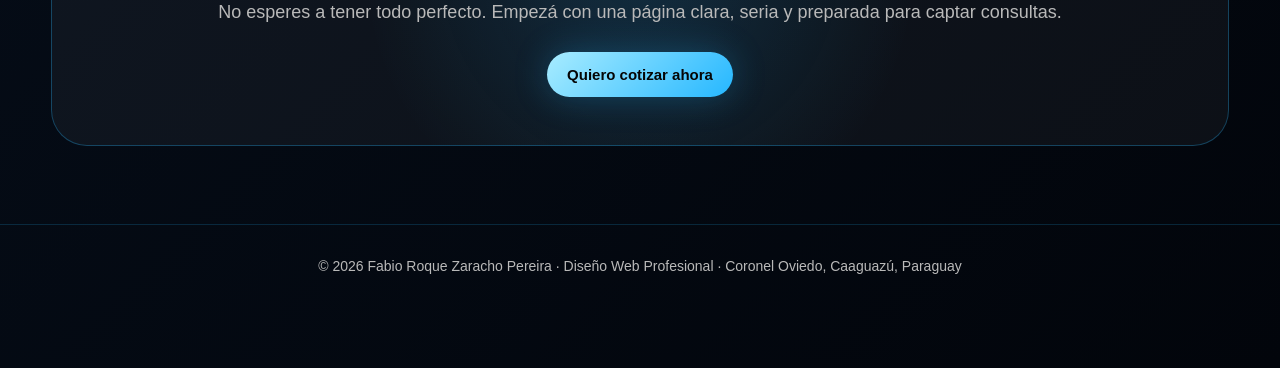
==== commit c0acad9f: "Integra logo FZ y renueva identidad visual del sitio" ====
--- a/index.html
+++ b/index.html
@@ -8,7 +8,9 @@
   <meta name="description" content="Fabio Zaracho crea páginas web profesionales en Paraguay: diseño premium, responsive, WhatsApp, formulario, dominio, hosting, SEO básico y Google Maps." />
   <meta name="keywords" content="páginas web Paraguay, diseño web profesional, diseño web Coronel Oviedo, Fabio Zaracho, landing page Paraguay, tienda online Paraguay, página web profesional" />
   <meta name="author" content="Fabio Roque Zaracho Pereira" />
-  <meta name="theme-color" content="#050505" />
+  <meta name="theme-color" content="#050b14" />
+  <link rel="icon" type="image/jpeg" href="[data-uri]" />
+  <link rel="apple-touch-icon" href="[data-uri]" />
 
   <meta property="og:title" content="Fabio Zaracho | Diseño Web Profesional" />
   <meta property="og:description" content="Tu página web premium en 48 horas: WhatsApp, formulario, SEO básico, dominio, hosting y Google Maps." />
@@ -19,14 +21,14 @@
       --bg: #030303;
       --bg2: #0c0c0c;
       --card: rgba(255,255,255,.065);
-      --card2: rgba(212,175,55,.075);
+      --card2: rgba(37,183,255,.075);
       --text: #ffffff;
       --muted: #b9b9b9;
       --muted2: #858585;
-      --gold: #d4af37;
-      --gold2: #ffe08a;
-      --gold3: #9f7928;
-      --line: rgba(212,175,55,.28);
+      --gold: #25b7ff;
+      --gold2: #a8ecff;
+      --gold3: #006dff;
+      --line: rgba(37,183,255,.30);
       --soft: rgba(255,255,255,.10);
       --shadow: 0 24px 90px rgba(0,0,0,.65);
       --radius: 26px;
@@ -39,9 +41,9 @@
     body {
       font-family: Inter, Arial, Helvetica, sans-serif;
       background:
-        radial-gradient(circle at 85% 0%, rgba(212,175,55,.20), transparent 31%),
-        radial-gradient(circle at 10% 20%, rgba(255,224,138,.08), transparent 25%),
-        linear-gradient(135deg, #000 0%, #0b0b0b 50%, #050505 100%);
+        radial-gradient(circle at 82% 0%, rgba(0,109,255,.28), transparent 34%),
+        radial-gradient(circle at 8% 24%, rgba(37,183,255,.13), transparent 28%),
+        linear-gradient(135deg, #010308 0%, #07111f 52%, #02050b 100%);
       color: var(--text);
       line-height: 1.6;
       overflow-x: hidden;
@@ -76,7 +78,7 @@
       z-index: 50;
       background: rgba(0,0,0,.72);
       backdrop-filter: blur(18px);
-      border-bottom: 1px solid rgba(212,175,55,.18);
+      border-bottom: 1px solid rgba(37,183,255,.18);
     }
 
     nav {
@@ -94,16 +96,13 @@
       letter-spacing: .3px;
     }
 
-    .brand-mark {
-      width: 42px;
-      height: 42px;
-      border-radius: 15px;
-      display: grid;
-      place-items: center;
-      color: #050505;
-      font-weight: 1000;
-      background: linear-gradient(135deg, var(--gold2), var(--gold));
-      box-shadow: 0 0 32px rgba(212,175,55,.25);
+    .brand-logo {
+      width: 52px;
+      height: 52px;
+      object-fit: cover;
+      border-radius: 14px;
+      border: 1px solid rgba(168,236,255,.38);
+      box-shadow: 0 0 30px rgba(37,183,255,.30);
     }
 
     .nav-links {
@@ -136,7 +135,7 @@
     .btn-gold {
       color: #050505;
       background: linear-gradient(135deg, var(--gold2), var(--gold));
-      box-shadow: 0 0 34px rgba(212,175,55,.25);
+      box-shadow: 0 0 34px rgba(37,183,255,.25);
     }
 
     .btn-ghost {
@@ -162,7 +161,7 @@
       padding: 8px 14px;
       border: 1px solid var(--line);
       border-radius: 999px;
-      background: rgba(212,175,55,.075);
+      background: rgba(37,183,255,.075);
       color: var(--gold2);
       font-size: 14px;
       font-weight: 800;
@@ -210,7 +209,7 @@
       border-radius: 34px;
       background:
         linear-gradient(180deg, rgba(255,255,255,.09), rgba(255,255,255,.035)),
-        radial-gradient(circle at 100% 0%, rgba(212,175,55,.14), transparent 36%);
+        radial-gradient(circle at 100% 0%, rgba(37,183,255,.14), transparent 36%);
       box-shadow: var(--shadow);
       padding: 22px;
       overflow: hidden;
@@ -220,7 +219,7 @@
       content: "";
       position: absolute;
       inset: -1px;
-      background: linear-gradient(135deg, transparent, rgba(255,224,138,.14), transparent);
+      background: linear-gradient(135deg, transparent, rgba(168,236,255,.14), transparent);
       pointer-events: none;
     }
 
@@ -247,6 +246,50 @@
 
     .browser-body { padding: 22px; }
 
+    .logo-showcase {
+      position: relative;
+      min-height: 255px;
+      display: grid;
+      place-items: center;
+      overflow: hidden;
+      border-radius: 22px;
+      background: radial-gradient(circle, rgba(37,183,255,.18), transparent 62%), #02050a;
+      border: 1px solid rgba(37,183,255,.20);
+    }
+
+    .logo-showcase::before {
+      content: "";
+      position: absolute;
+      width: 250px;
+      height: 250px;
+      border-radius: 50%;
+      border: 1px solid rgba(168,236,255,.18);
+      box-shadow: 0 0 80px rgba(37,183,255,.22), inset 0 0 50px rgba(37,183,255,.10);
+    }
+
+    .logo-showcase img {
+      position: relative;
+      z-index: 1;
+      width: min(78%, 300px);
+      border-radius: 24px;
+      filter: drop-shadow(0 0 26px rgba(37,183,255,.28));
+    }
+
+    .logo-caption {
+      position: absolute;
+      z-index: 2;
+      bottom: 17px;
+      padding: 7px 13px;
+      border-radius: 999px;
+      color: var(--gold2);
+      background: rgba(3,10,20,.82);
+      border: 1px solid rgba(37,183,255,.25);
+      font-size: 12px;
+      font-weight: 900;
+      letter-spacing: .9px;
+      text-transform: uppercase;
+    }
+
     .fake-title {
       height: 22px;
       width: 76%;
@@ -272,7 +315,7 @@
     .fake-card {
       min-height: 115px;
       border-radius: 19px;
-      border: 1px solid rgba(212,175,55,.20);
+      border: 1px solid rgba(37,183,255,.20);
       background: rgba(255,255,255,.05);
       padding: 15px;
     }
@@ -282,7 +325,7 @@
       height: 12px;
       width: 58%;
       border-radius: 999px;
-      background: rgba(255,224,138,.65);
+      background: rgba(168,236,255,.65);
       margin-bottom: 12px;
     }
 
@@ -346,7 +389,7 @@
     }
 
     .card {
-      border: 1px solid rgba(212,175,55,.20);
+      border: 1px solid rgba(37,183,255,.20);
       border-radius: var(--radius);
       background: var(--card);
       padding: 25px;
@@ -356,7 +399,7 @@
 
     .card:hover {
       transform: translateY(-4px);
-      border-color: rgba(255,224,138,.45);
+      border-color: rgba(168,236,255,.45);
       background: rgba(255,255,255,.085);
     }
 
@@ -366,8 +409,8 @@
       border-radius: 16px;
       display: grid;
       place-items: center;
-      background: rgba(212,175,55,.13);
-      border: 1px solid rgba(212,175,55,.24);
+      background: rgba(37,183,255,.13);
+      border: 1px solid rgba(37,183,255,.24);
       margin-bottom: 16px;
       color: var(--gold2);
       font-size: 20px;
@@ -388,7 +431,7 @@
       border: 1px solid var(--line);
       padding: 32px;
       background:
-        radial-gradient(circle at 100% 0%, rgba(212,175,55,.12), transparent 34%),
+        radial-gradient(circle at 100% 0%, rgba(37,183,255,.12), transparent 34%),
         rgba(255,255,255,.055);
       box-shadow: var(--shadow);
     }
@@ -435,7 +478,7 @@
 
     .step {
       counter-increment: step;
-      border: 1px solid rgba(212,175,55,.20);
+      border: 1px solid rgba(37,183,255,.20);
       border-radius: 26px;
       padding: 24px;
       background: rgba(255,255,255,.05);
@@ -504,7 +547,7 @@
 
     input, textarea, select {
       width: 100%;
-      border: 1px solid rgba(212,175,55,.27);
+      border: 1px solid rgba(37,183,255,.27);
       background: rgba(0,0,0,.30);
       color: var(--text);
       padding: 15px 15px;
@@ -514,8 +557,8 @@
     }
 
     input:focus, textarea:focus, select:focus {
-      border-color: rgba(255,224,138,.65);
-      box-shadow: 0 0 0 4px rgba(212,175,55,.08);
+      border-color: rgba(168,236,255,.65);
+      box-shadow: 0 0 0 4px rgba(37,183,255,.08);
     }
 
     textarea { min-height: 126px; resize: vertical; }
@@ -542,12 +585,12 @@
       border-radius: 36px;
       padding: 48px 26px;
       background:
-        radial-gradient(circle at center, rgba(212,175,55,.16), transparent 45%),
+        radial-gradient(circle at center, rgba(37,183,255,.16), transparent 45%),
         rgba(255,255,255,.045);
     }
 
     footer {
-      border-top: 1px solid rgba(212,175,55,.18);
+      border-top: 1px solid rgba(37,183,255,.18);
       padding: 30px 0 90px;
       color: var(--muted);
       text-align: center;
@@ -566,7 +609,7 @@
       border-radius: 999px;
       font-weight: 1000;
       background: linear-gradient(135deg, var(--gold2), var(--gold));
-      box-shadow: 0 0 40px rgba(212,175,55,.35);
+      box-shadow: 0 0 40px rgba(37,183,255,.35);
     }
 
     @media (max-width: 920px) {
@@ -665,7 +708,7 @@
     <div class="container">
       <nav>
         <a class="brand" href="#inicio" aria-label="Inicio">
-          <span class="brand-mark">FZ</span>
+          <img class="brand-logo" src="[data-uri]" alt="Logo FZ de Fabio Zaracho">
           <span>Fabio <span class="gold-text">Zaracho</span></span>
         </a>
 
@@ -709,15 +752,9 @@
             <span class="dot"></span><span class="dot"></span><span class="dot"></span>
           </div>
           <div class="browser-body">
-            <div class="fake-title"></div>
-            <div class="fake-line"></div>
-            <div class="fake-line" style="width:84%"></div>
-
-            <div class="fake-grid">
-              <div class="fake-card"><b></b><span></span><span style="width:70%"></span></div>
-              <div class="fake-card"><b></b><span></span><span style="width:82%"></span></div>
-              <div class="fake-card"><b></b><span></span><span style="width:60%"></span></div>
-              <div class="fake-card"><b></b><span></span><span style="width:75%"></span></div>
+            <div class="logo-showcase">
+              <img src="[data-uri]" alt="Identidad visual FZ">
+              <span class="logo-caption">Diseño web que impulsa tu negocio</span>
             </div>
 
             <div class="stats">
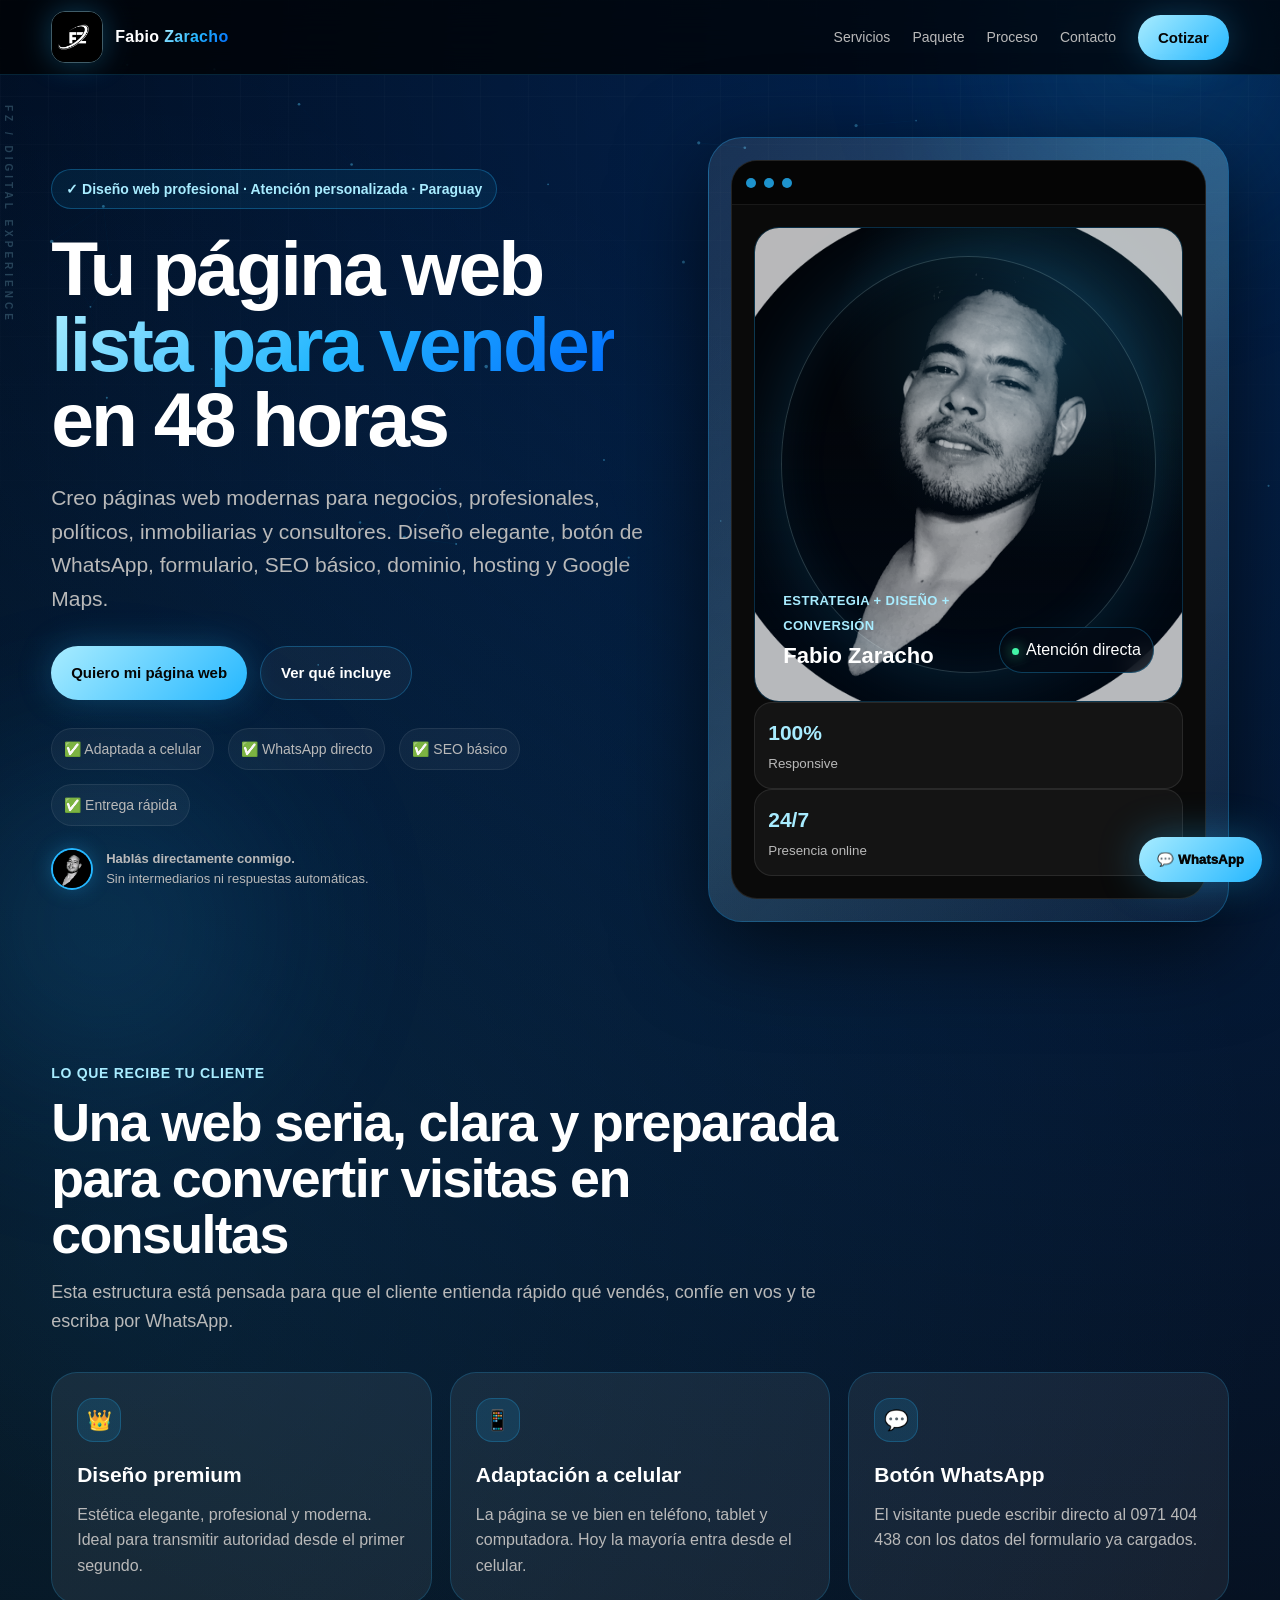
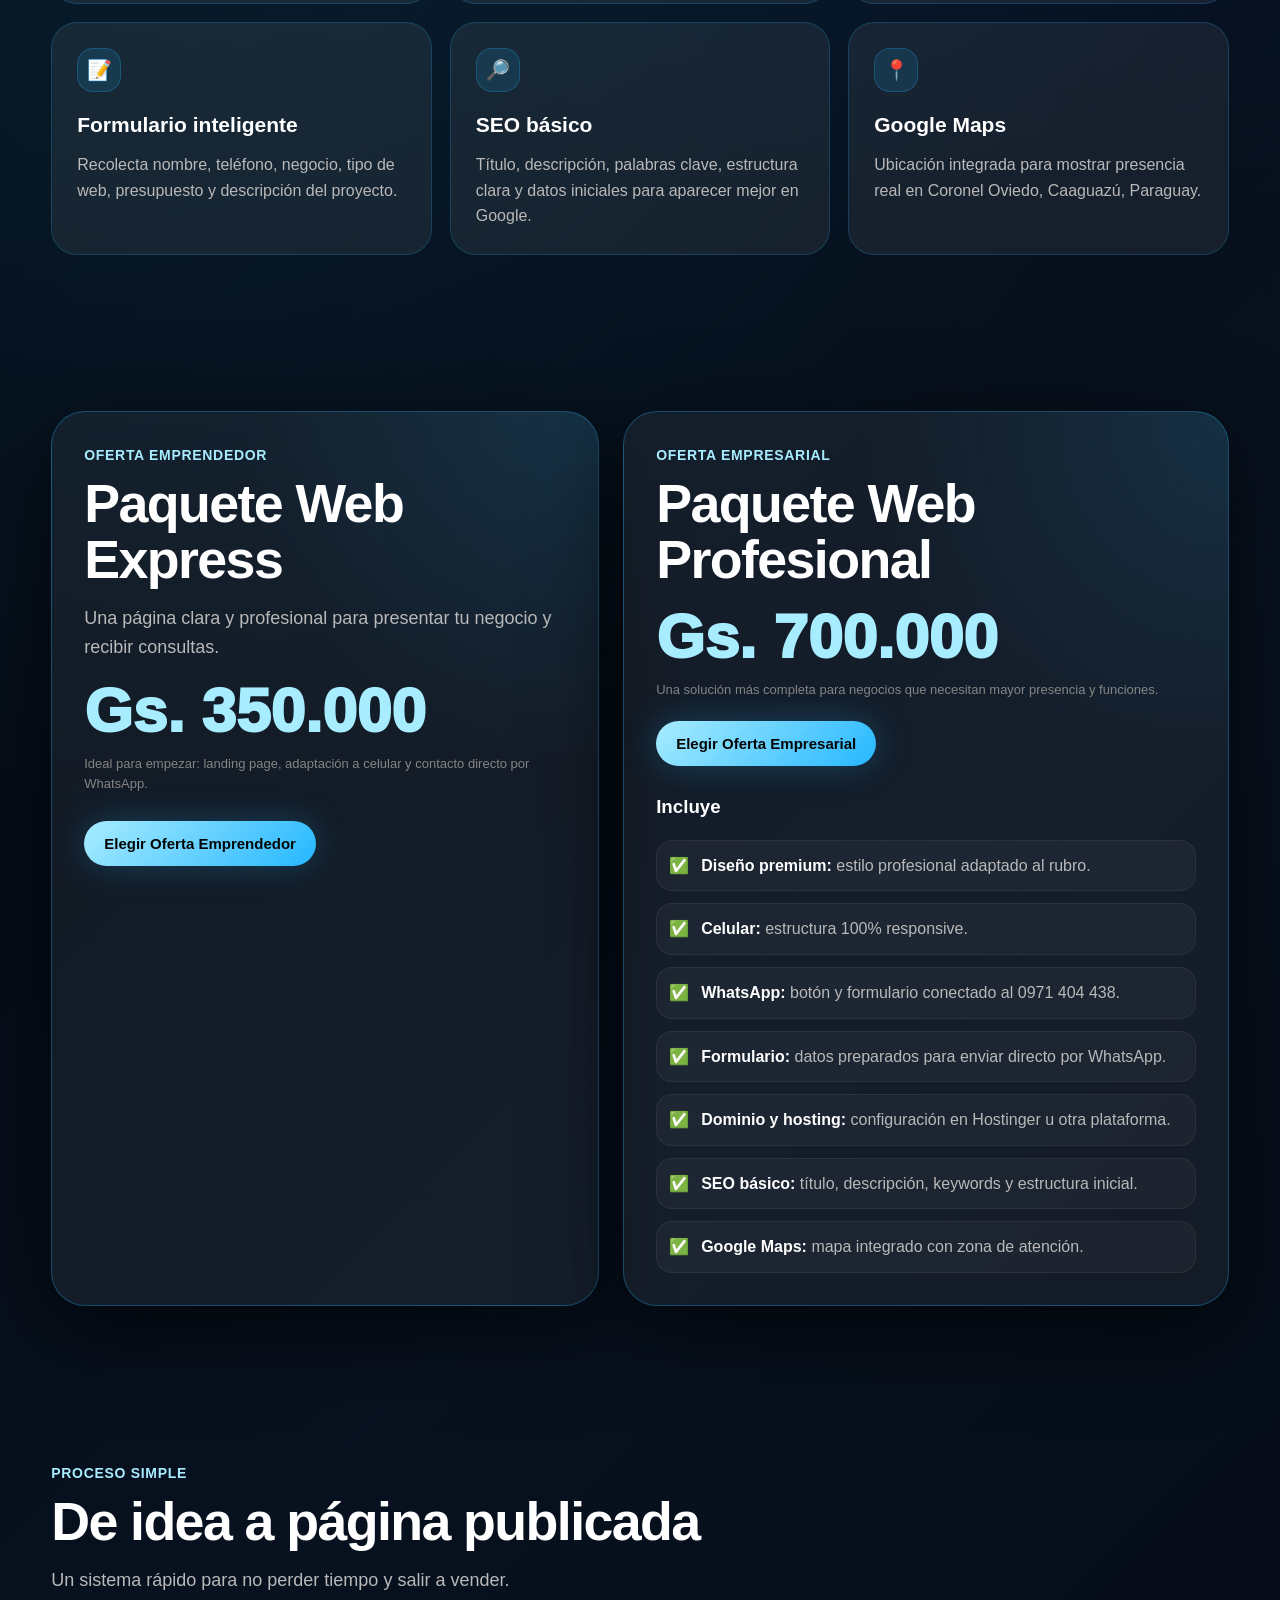
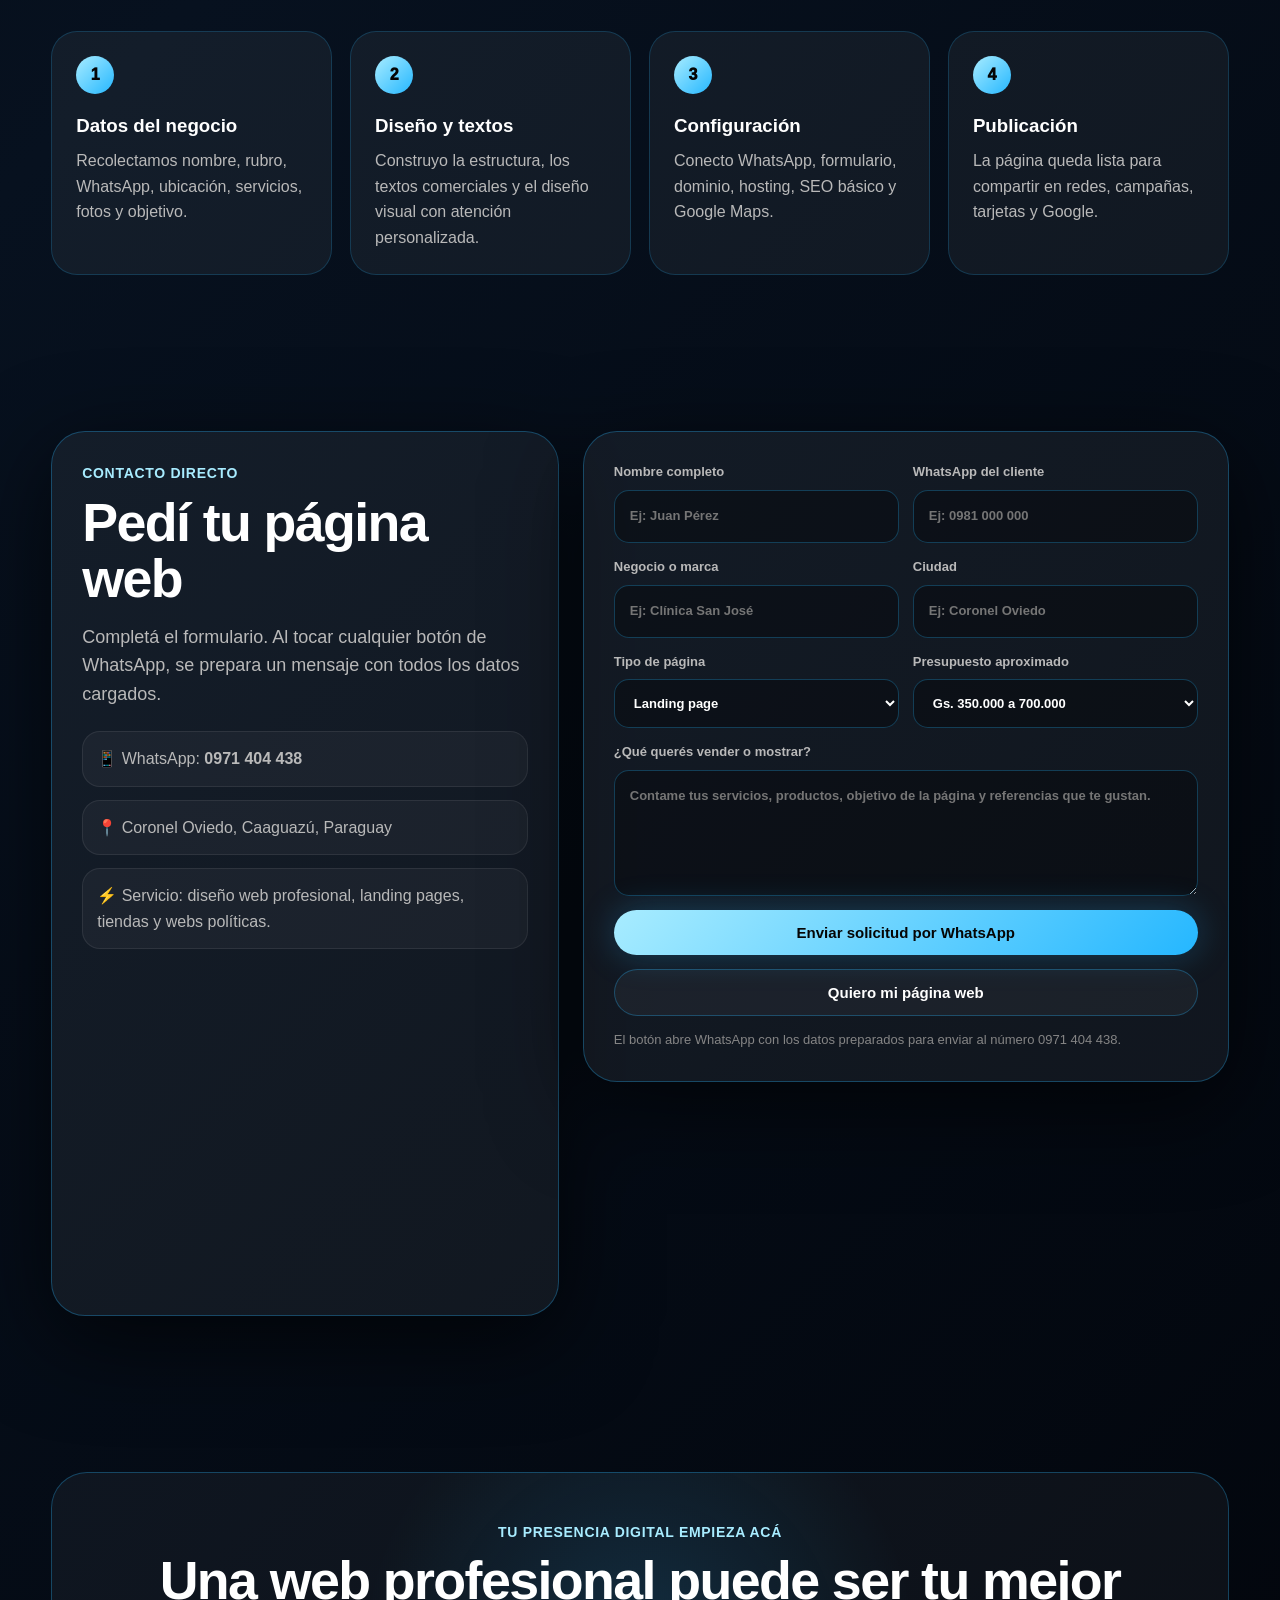
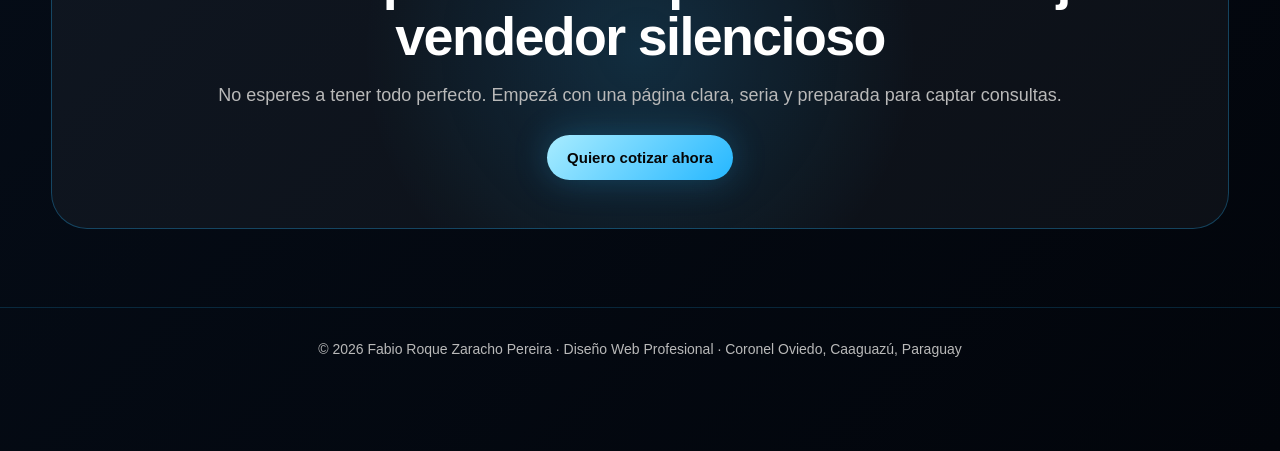
==== commit dbb0a55b: "Crea experiencia visual FZ 2050 con fondo reactivo y perfil personal" ====
--- a/index.html
+++ b/index.html
@@ -628,6 +628,180 @@
       .price-card, .included-card, .contact-card { padding: 24px; border-radius: 27px; }
       footer { padding-bottom: 92px; }
     }
+
+    /* Experiencia visual FZ 2050 */
+    #signalField {
+      position: fixed;
+      inset: 0;
+      width: 100%;
+      height: 100%;
+      z-index: -3;
+      pointer-events: none;
+      opacity: .72;
+    }
+
+    .ambient-orb {
+      position: fixed;
+      width: 44vw;
+      height: 44vw;
+      min-width: 340px;
+      min-height: 340px;
+      border-radius: 50%;
+      filter: blur(70px);
+      pointer-events: none;
+      z-index: -2;
+      opacity: .18;
+      background: radial-gradient(circle, rgba(37,183,255,.95), rgba(0,109,255,.15) 54%, transparent 72%);
+      animation: orbitalDrift 16s ease-in-out infinite alternate;
+    }
+
+    .ambient-orb.one { top: -18vw; right: -12vw; }
+    .ambient-orb.two { bottom: -24vw; left: -14vw; animation-delay: -7s; animation-duration: 21s; }
+
+    @keyframes orbitalDrift {
+      0% { transform: translate3d(-3vw, 0, 0) scale(.9); }
+      100% { transform: translate3d(6vw, 9vh, 0) scale(1.15); }
+    }
+
+    header, main, footer { position: relative; z-index: 1; }
+
+    .hero::before {
+      content: "FZ / DIGITAL EXPERIENCE";
+      position: absolute;
+      left: 0;
+      top: 30px;
+      color: rgba(168,236,255,.22);
+      font-size: 10px;
+      font-weight: 900;
+      letter-spacing: 4px;
+      writing-mode: vertical-rl;
+    }
+
+    .founder-stage {
+      position: relative;
+      min-height: 475px;
+      display: grid;
+      align-items: end;
+      overflow: hidden;
+      border-radius: 25px;
+      background:
+        linear-gradient(180deg, transparent 38%, rgba(1,8,18,.96) 88%),
+        radial-gradient(circle at 70% 25%, rgba(37,183,255,.20), transparent 48%),
+        #02050a;
+      border: 1px solid rgba(37,183,255,.22);
+    }
+
+    .founder-stage::before {
+      content: "";
+      position: absolute;
+      inset: 6%;
+      border-radius: 50%;
+      border: 1px solid rgba(168,236,255,.22);
+      box-shadow: 0 0 70px rgba(37,183,255,.18), inset 0 0 50px rgba(37,183,255,.08);
+      animation: founderPulse 4.8s ease-in-out infinite;
+    }
+
+    .founder-stage::after {
+      content: "";
+      position: absolute;
+      inset: 0;
+      background: linear-gradient(105deg, transparent 42%, rgba(168,236,255,.12) 49%, transparent 56%);
+      transform: translateX(-130%);
+      animation: lightSweep 7s ease-in-out infinite;
+    }
+
+    @keyframes founderPulse {
+      50% { transform: scale(1.045); opacity: .65; }
+    }
+
+    @keyframes lightSweep {
+      0%, 60% { transform: translateX(-130%); }
+      82%, 100% { transform: translateX(130%); }
+    }
+
+    .founder-photo {
+      position: absolute;
+      inset: 0;
+      width: 100%;
+      height: 100%;
+      object-fit: cover;
+      object-position: center 32%;
+      filter: grayscale(1) contrast(1.12) brightness(.82);
+      opacity: .88;
+      mix-blend-mode: screen;
+    }
+
+    .founder-info {
+      position: relative;
+      z-index: 3;
+      padding: 28px;
+      display: flex;
+      justify-content: space-between;
+      align-items: end;
+      gap: 20px;
+    }
+
+    .founder-info strong { display: block; font-size: 22px; }
+    .founder-info span { color: var(--gold2); font-size: 13px; font-weight: 800; letter-spacing: .4px; }
+
+    .live-chip {
+      padding: 9px 12px;
+      border-radius: 999px;
+      background: rgba(3,10,20,.78);
+      border: 1px solid rgba(37,183,255,.3);
+      backdrop-filter: blur(12px);
+      white-space: nowrap;
+    }
+
+    .live-chip i {
+      display: inline-block;
+      width: 7px;
+      height: 7px;
+      margin-right: 7px;
+      border-radius: 50%;
+      background: #43f5a7;
+      box-shadow: 0 0 14px #43f5a7;
+      animation: livePulse 1.6s ease-in-out infinite;
+    }
+
+    @keyframes livePulse { 50% { opacity: .35; transform: scale(.75); } }
+
+    .conversion-proof {
+      margin-top: 22px;
+      display: flex;
+      align-items: center;
+      gap: 13px;
+      color: var(--muted);
+      font-size: 13px;
+    }
+
+    .conversion-proof img {
+      width: 42px;
+      height: 42px;
+      border-radius: 50%;
+      object-fit: cover;
+      border: 2px solid var(--gold);
+      box-shadow: 0 0 20px rgba(37,183,255,.28);
+    }
+
+    @media (max-width: 920px) {
+      .hero::before { display: none; }
+      .founder-stage { min-height: 430px; }
+      #signalField { opacity: .48; }
+    }
+
+    @media (max-width: 620px) {
+      .ambient-orb { filter: blur(90px); opacity: .12; }
+      .founder-stage { min-height: 390px; }
+      .founder-info { padding: 20px; }
+      .founder-info strong { font-size: 18px; }
+    }
+
+    @media (prefers-reduced-motion: reduce) {
+      *, *::before, *::after { animation-duration: .001ms !important; animation-iteration-count: 1 !important; }
+      #signalField { display: none; }
+    }
+
   </style>
 
   <script type="application/ld+json">
@@ -704,6 +878,9 @@
 </head>
 
 <body>
+  <canvas id="signalField" aria-hidden="true"></canvas>
+  <div class="ambient-orb one" aria-hidden="true"></div>
+  <div class="ambient-orb two" aria-hidden="true"></div>
   <header>
     <div class="container">
       <nav>
@@ -744,6 +921,10 @@
           <span class="trust-item">✅ SEO básico</span>
           <span class="trust-item">✅ Entrega rápida</span>
         </div>
+        <div class="conversion-proof">
+          <img src="[data-uri]" alt="">
+          <span><b>Hablás directamente conmigo.</b><br>Sin intermediarios ni respuestas automáticas.</span>
+        </div>
       </div>
 
       <aside class="hero-panel" aria-label="Vista previa de página web">
@@ -752,13 +933,16 @@
             <span class="dot"></span><span class="dot"></span><span class="dot"></span>
           </div>
           <div class="browser-body">
-            <div class="logo-showcase">
-              <img src="[data-uri]" alt="Identidad visual FZ">
-              <span class="logo-caption">Diseño web que impulsa tu negocio</span>
+            <div class="founder-stage">
+              <img class="founder-photo" src="[data-uri]" alt="Fabio Zaracho, diseñador web">
+              <div class="founder-info">
+                <div>
+                  <span>ESTRATEGIA + DISEÑO + CONVERSIÓN</span>
+                  <strong>Fabio Zaracho</strong>
+                </div>
+                <div class="live-chip"><i></i>Atención directa</div>
+              </div>
             </div>
-
-            <div class="stats">
-              <div class="stat"><strong>48h</strong><small>Entrega express</small></div>
               <div class="stat"><strong>100%</strong><small>Responsive</small></div>
               <div class="stat"><strong>24/7</strong><small>Presencia online</small></div>
             </div>
@@ -1053,5 +1237,50 @@
       }, 700);
     }
   </script>
+
+  <script>
+    (() => {
+      const canvas = document.getElementById("signalField");
+      const reduce = window.matchMedia("(prefers-reduced-motion: reduce)").matches;
+      if (!canvas || reduce) return;
+      const ctx = canvas.getContext("2d", { alpha: true });
+      let width, height, points = [], mouse = { x: -9999, y: -9999 };
+      const dpr = Math.min(window.devicePixelRatio || 1, 1.6);
+      const reset = () => {
+        width = innerWidth; height = innerHeight;
+        canvas.width = width * dpr; canvas.height = height * dpr;
+        canvas.style.width = width + "px"; canvas.style.height = height + "px";
+        ctx.setTransform(dpr,0,0,dpr,0,0);
+        const count = Math.min(58, Math.max(24, Math.floor(width / 24)));
+        points = Array.from({length: count}, () => ({
+          x: Math.random()*width, y: Math.random()*height,
+          vx: (Math.random()-.5)*.18, vy: (Math.random()-.5)*.18,
+          r: Math.random()*1.4+.4
+        }));
+      };
+      addEventListener("resize", reset, {passive:true});
+      addEventListener("pointermove", e => { mouse.x=e.clientX; mouse.y=e.clientY; }, {passive:true});
+      addEventListener("pointerleave", () => { mouse.x=-9999; mouse.y=-9999; }, {passive:true});
+      reset();
+      const draw = () => {
+        ctx.clearRect(0,0,width,height);
+        for (const p of points) {
+          p.x += p.vx; p.y += p.vy;
+          if(p.x<0||p.x>width) p.vx*=-1;
+          if(p.y<0||p.y>height) p.vy*=-1;
+          const md=Math.hypot(p.x-mouse.x,p.y-mouse.y);
+          if(md<150){ p.x+=(p.x-mouse.x)*.002; p.y+=(p.y-mouse.y)*.002; }
+          ctx.beginPath(); ctx.arc(p.x,p.y,p.r,0,Math.PI*2);
+          ctx.fillStyle="rgba(90,205,255,.55)"; ctx.fill();
+        }
+        for(let i=0;i<points.length;i++) for(let j=i+1;j<points.length;j++) {
+          const a=points[i],b=points[j],dist=Math.hypot(a.x-b.x,a.y-b.y);
+          if(dist<115){ ctx.beginPath(); ctx.moveTo(a.x,a.y);ctx.lineTo(b.x,b.y);ctx.strokeStyle="rgba(37,183,255,"+(0.09*(1-dist/115))+")";ctx.stroke(); }
+        }
+        requestAnimationFrame(draw);
+      };
+      draw();
+    })();
+  </script>
 </body>
 </html>
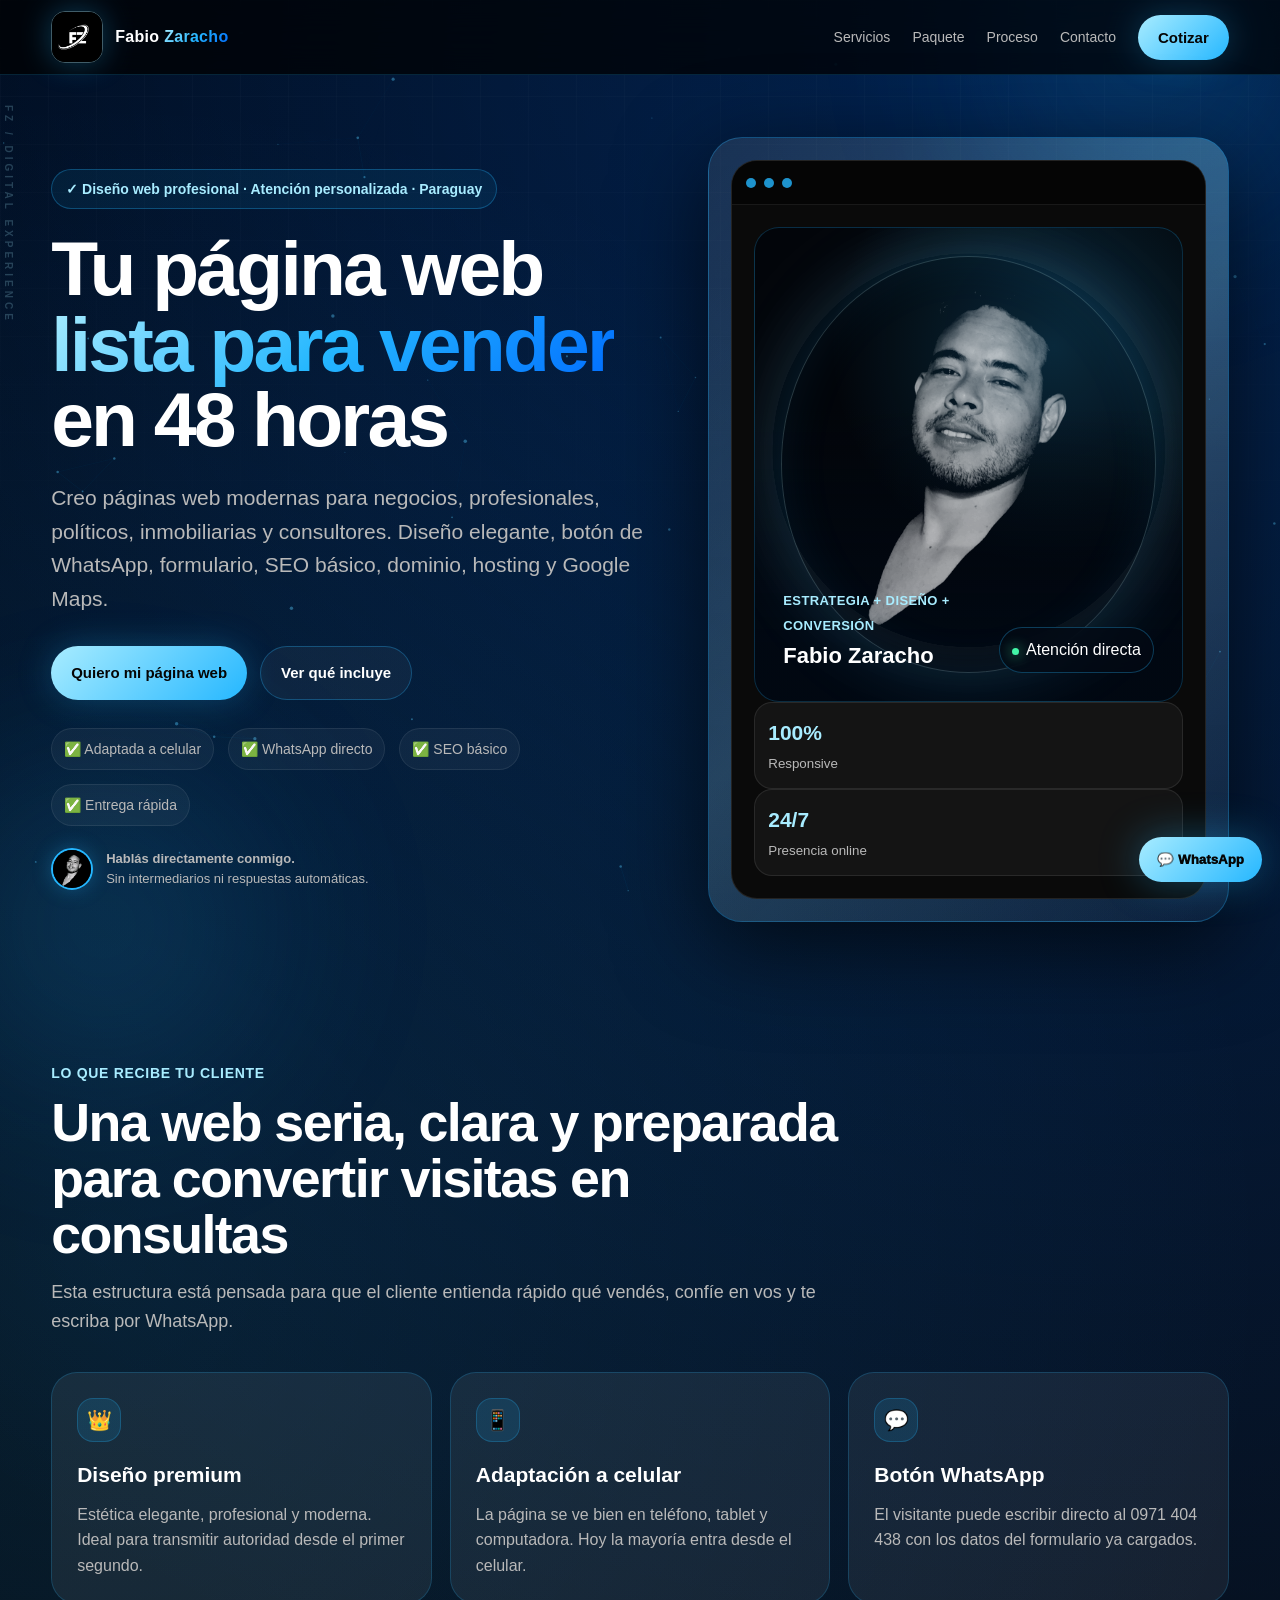
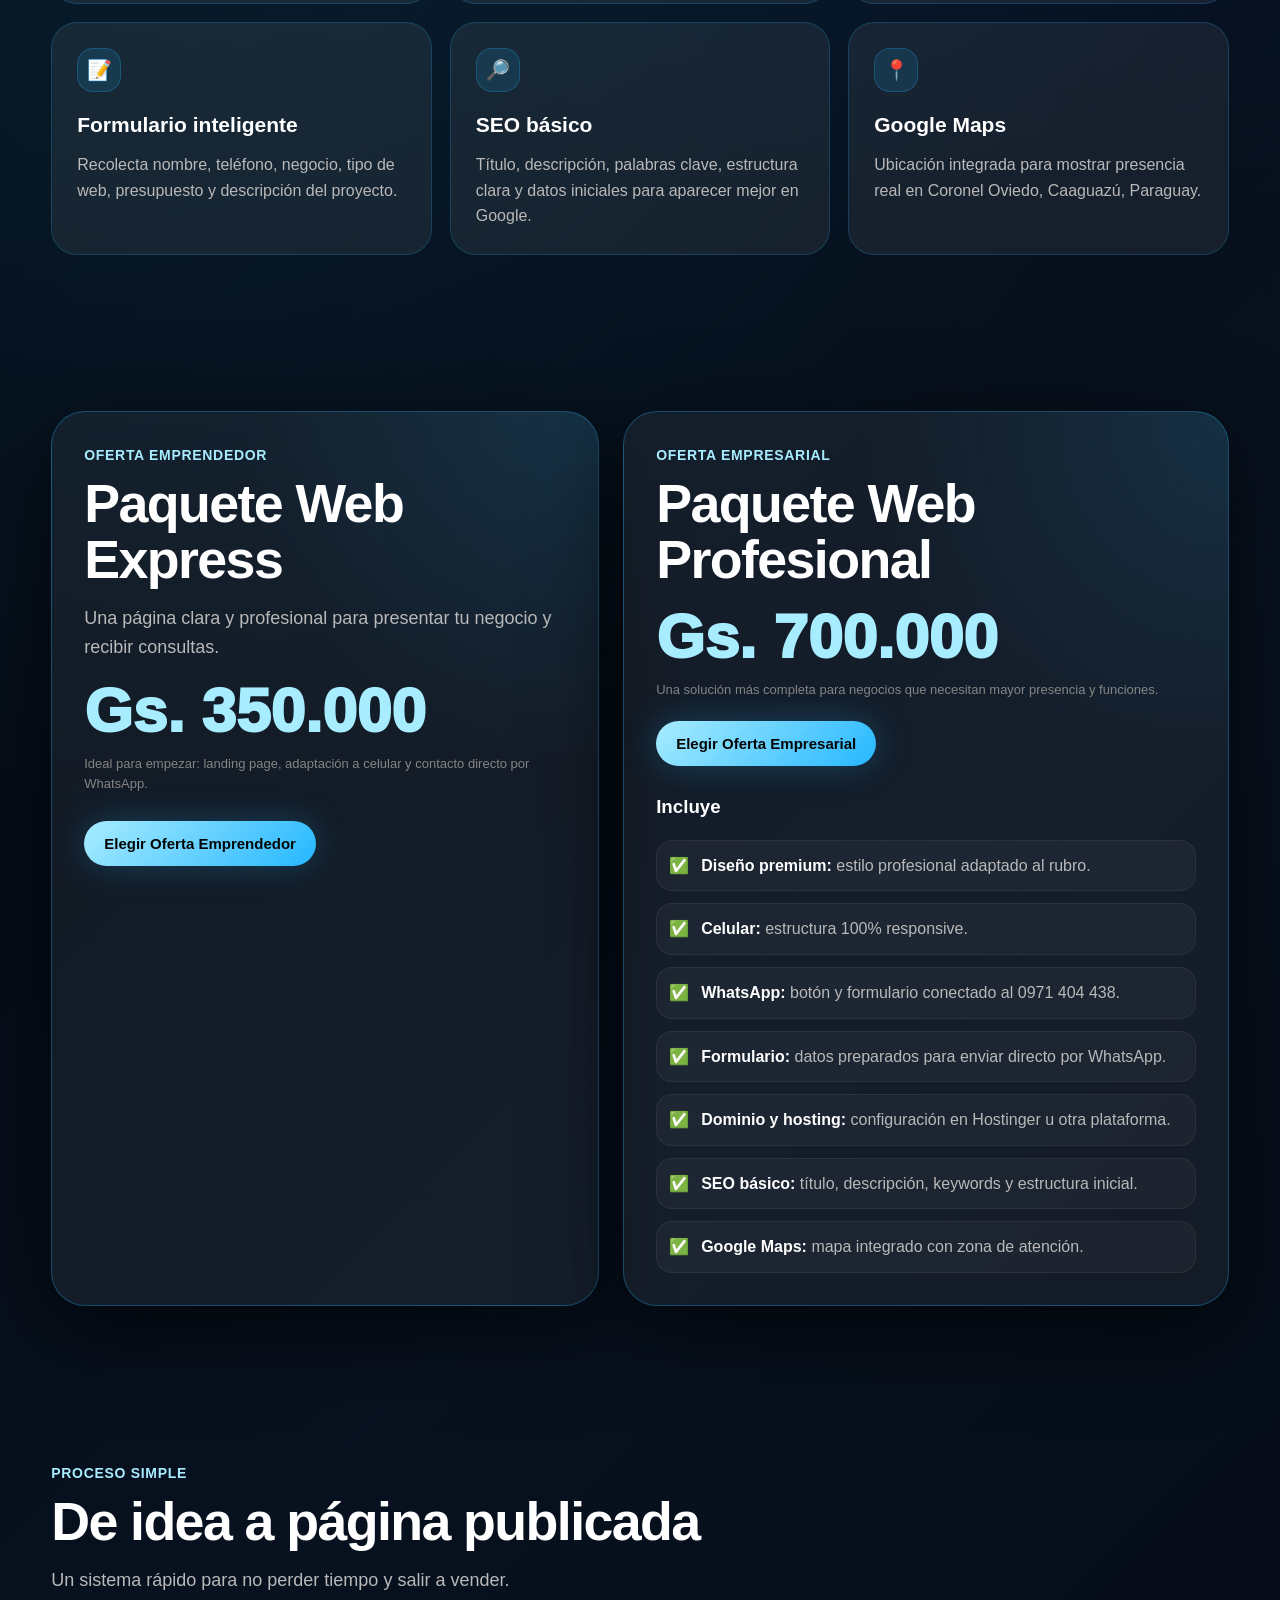
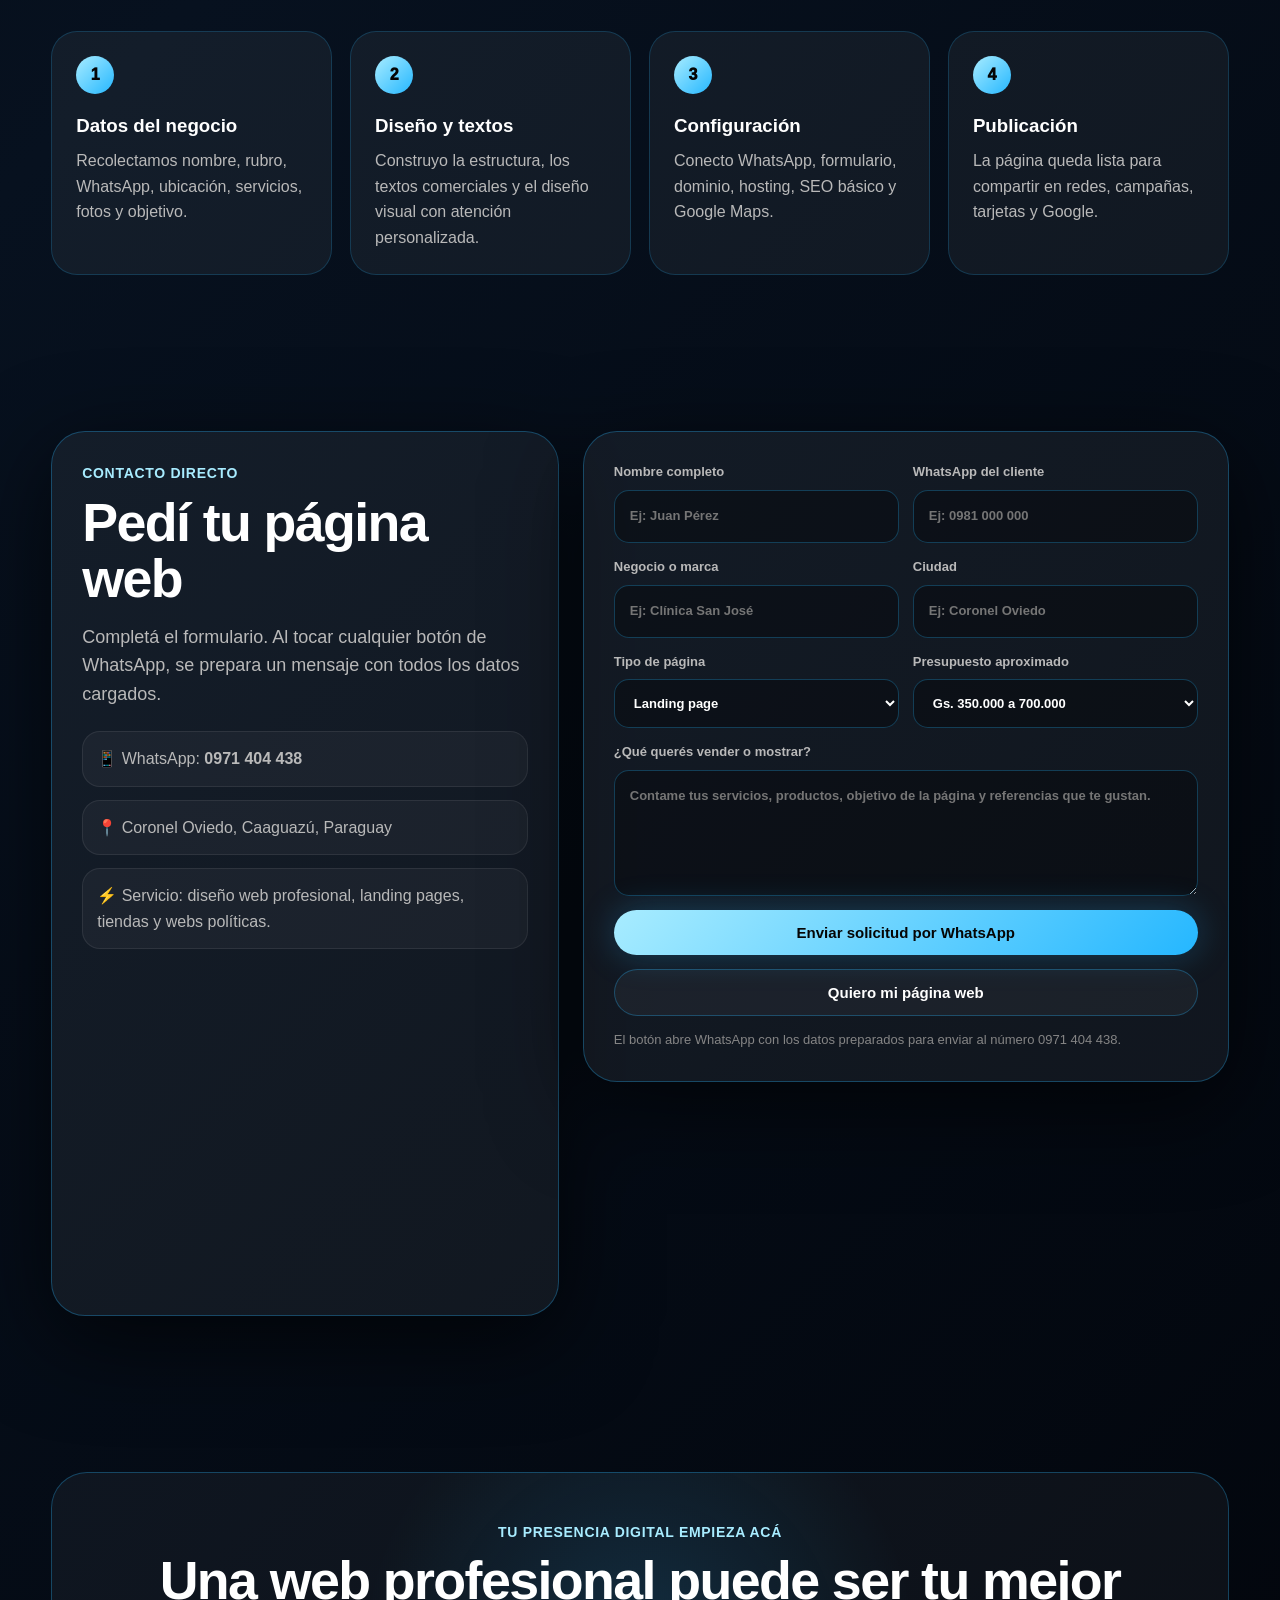
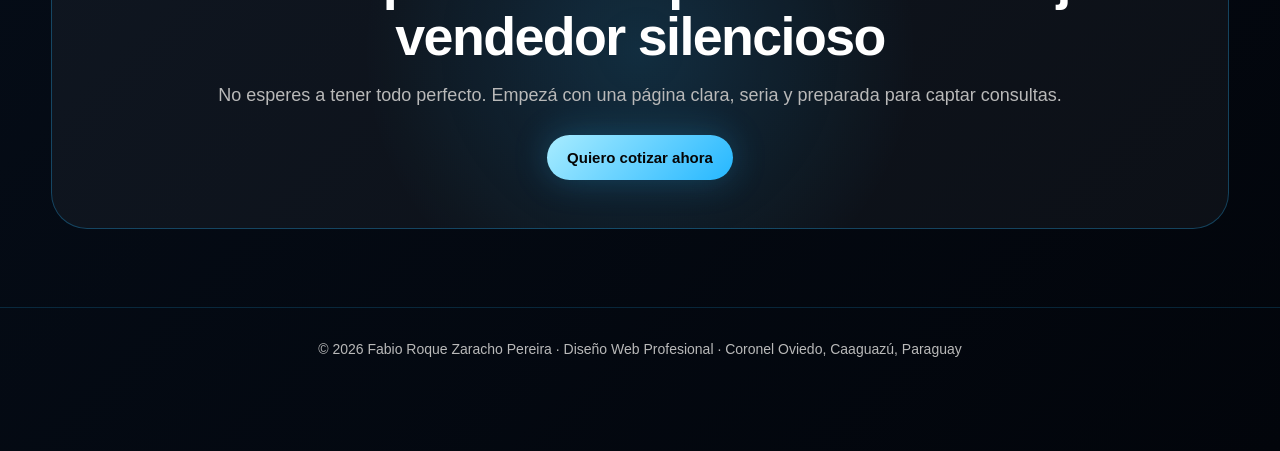
==== commit 48d5fa2b: "Refina integración circular del retrato" ====
--- a/index.html
+++ b/index.html
@@ -721,14 +721,18 @@
 
     .founder-photo {
       position: absolute;
-      inset: 0;
-      width: 100%;
-      height: 100%;
+      width: min(92%, 470px);
+      aspect-ratio: 1;
+      height: auto;
+      left: 50%;
+      top: 47%;
+      transform: translate(-50%, -50%);
       object-fit: cover;
-      object-position: center 32%;
-      filter: grayscale(1) contrast(1.12) brightness(.82);
-      opacity: .88;
+      border-radius: 50%;
+      filter: grayscale(1) contrast(1.12) brightness(.80);
+      opacity: .92;
       mix-blend-mode: screen;
+      box-shadow: 0 0 80px rgba(37,183,255,.16);
     }
 
     .founder-info {
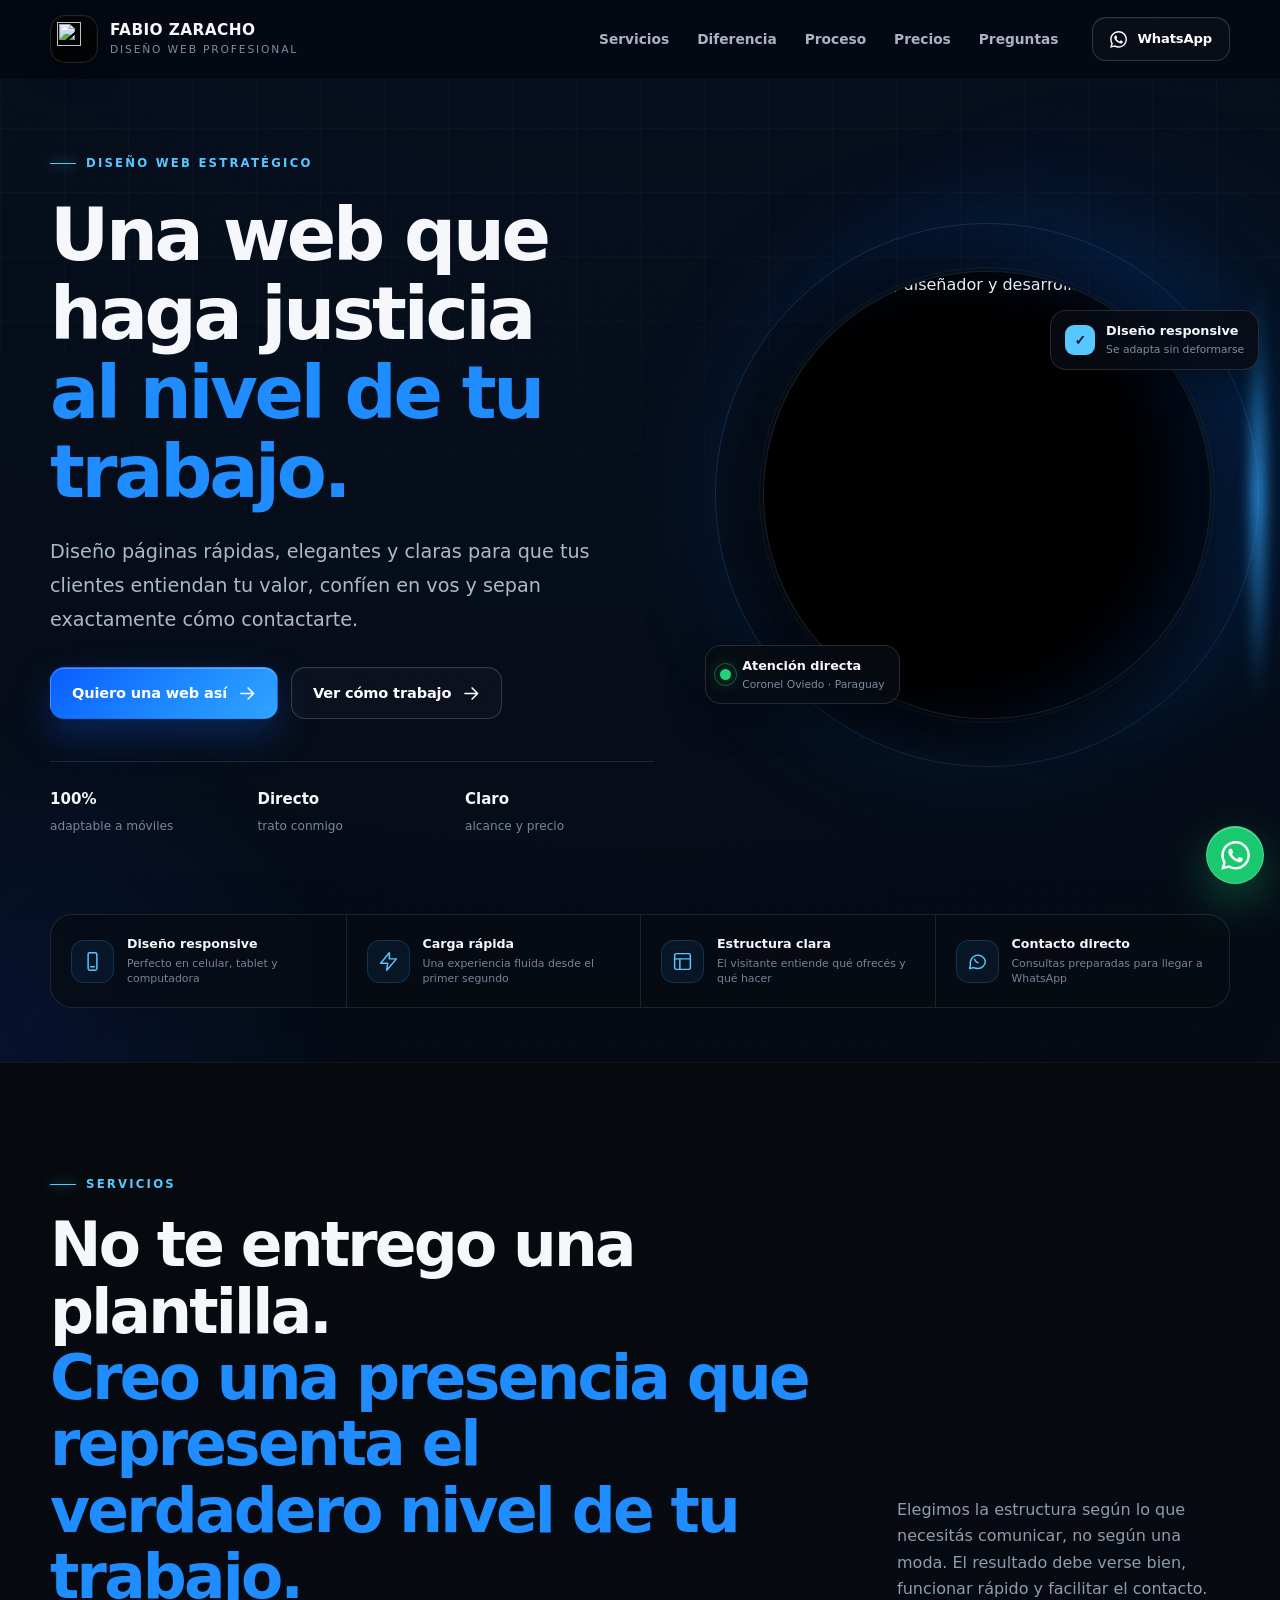
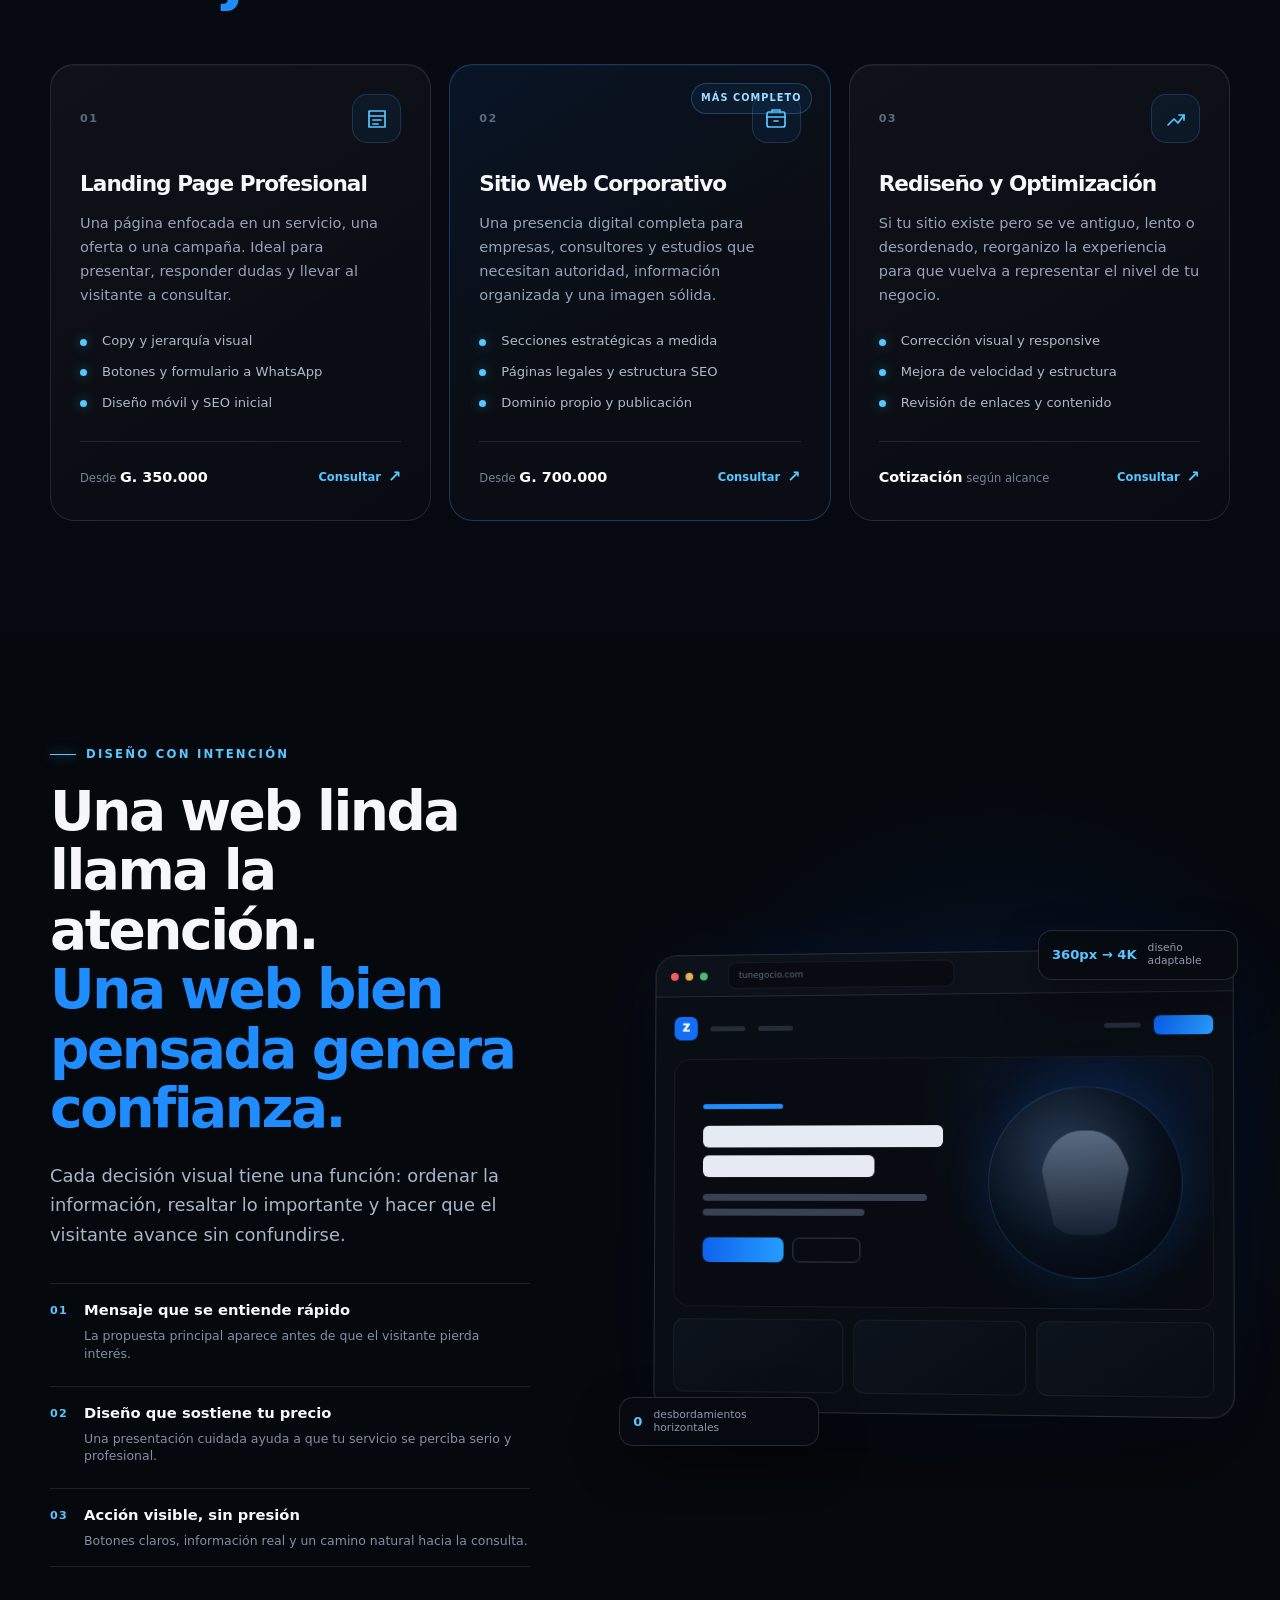
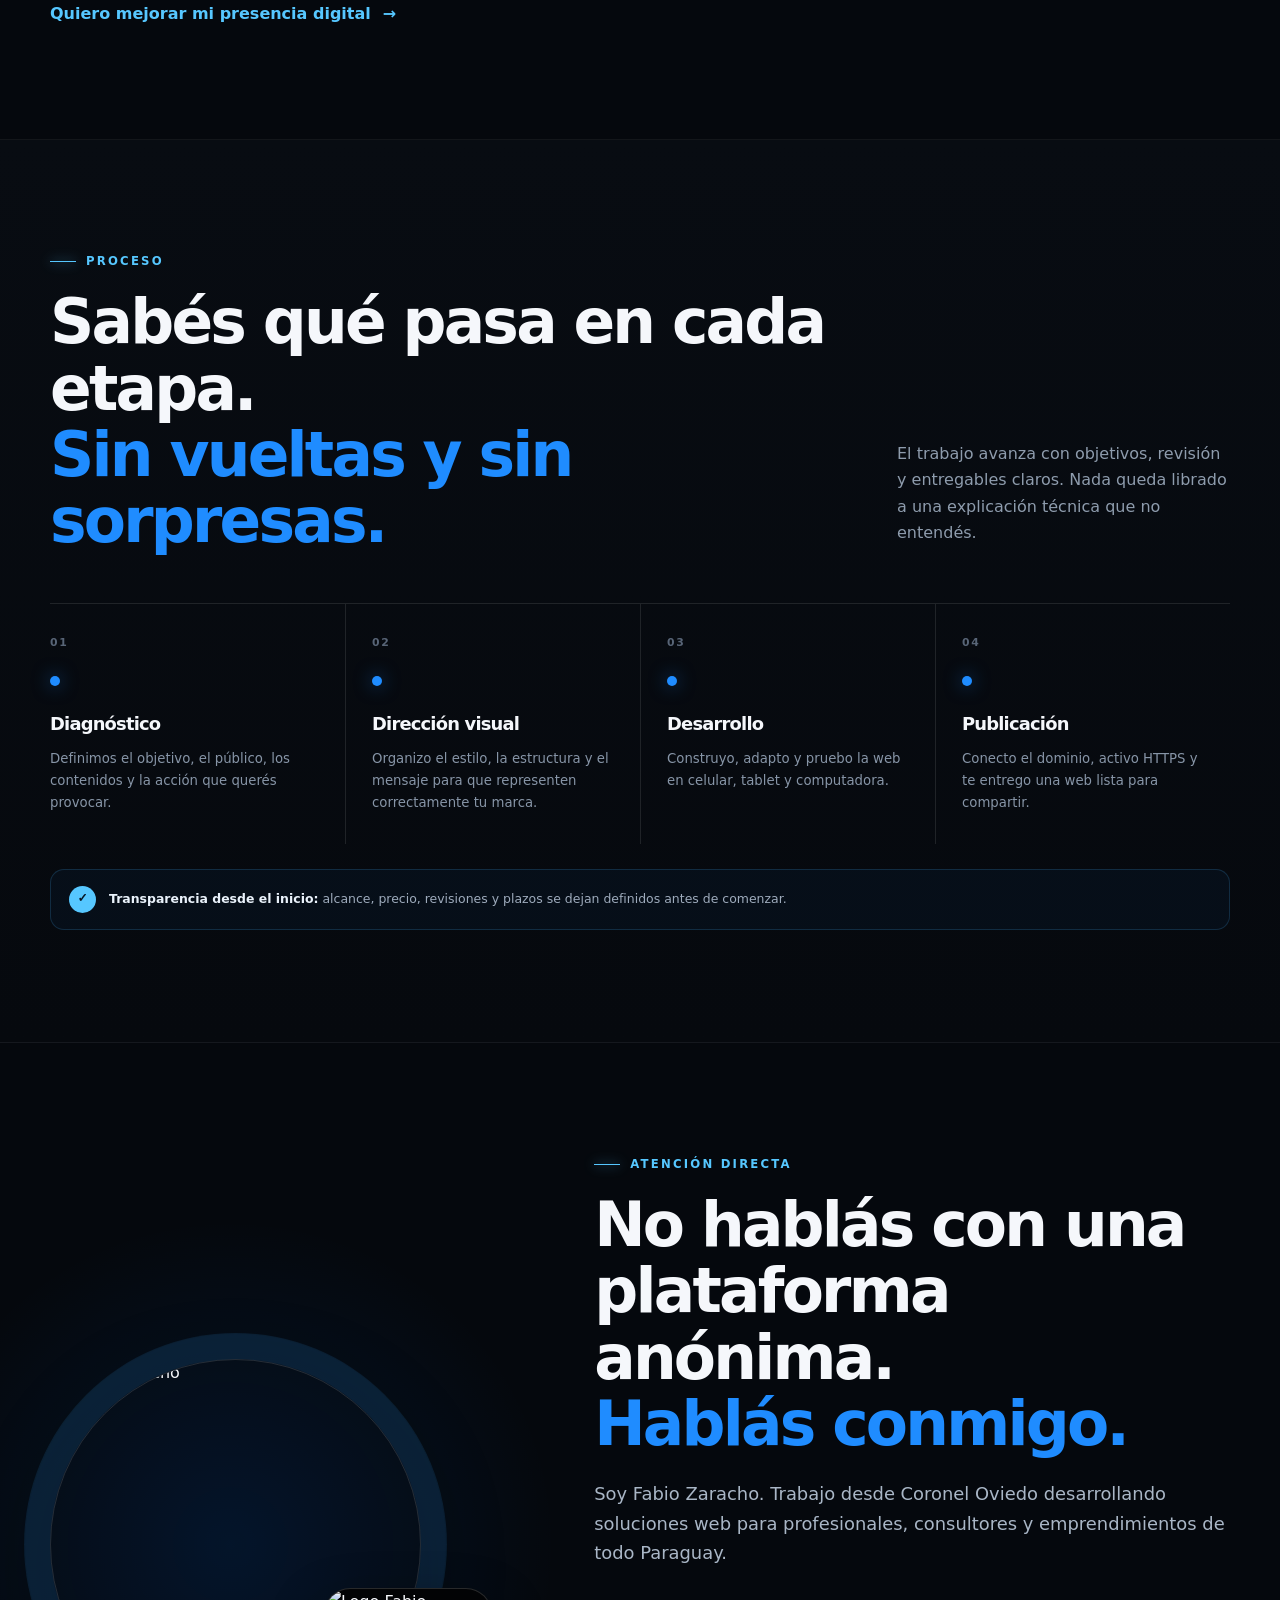
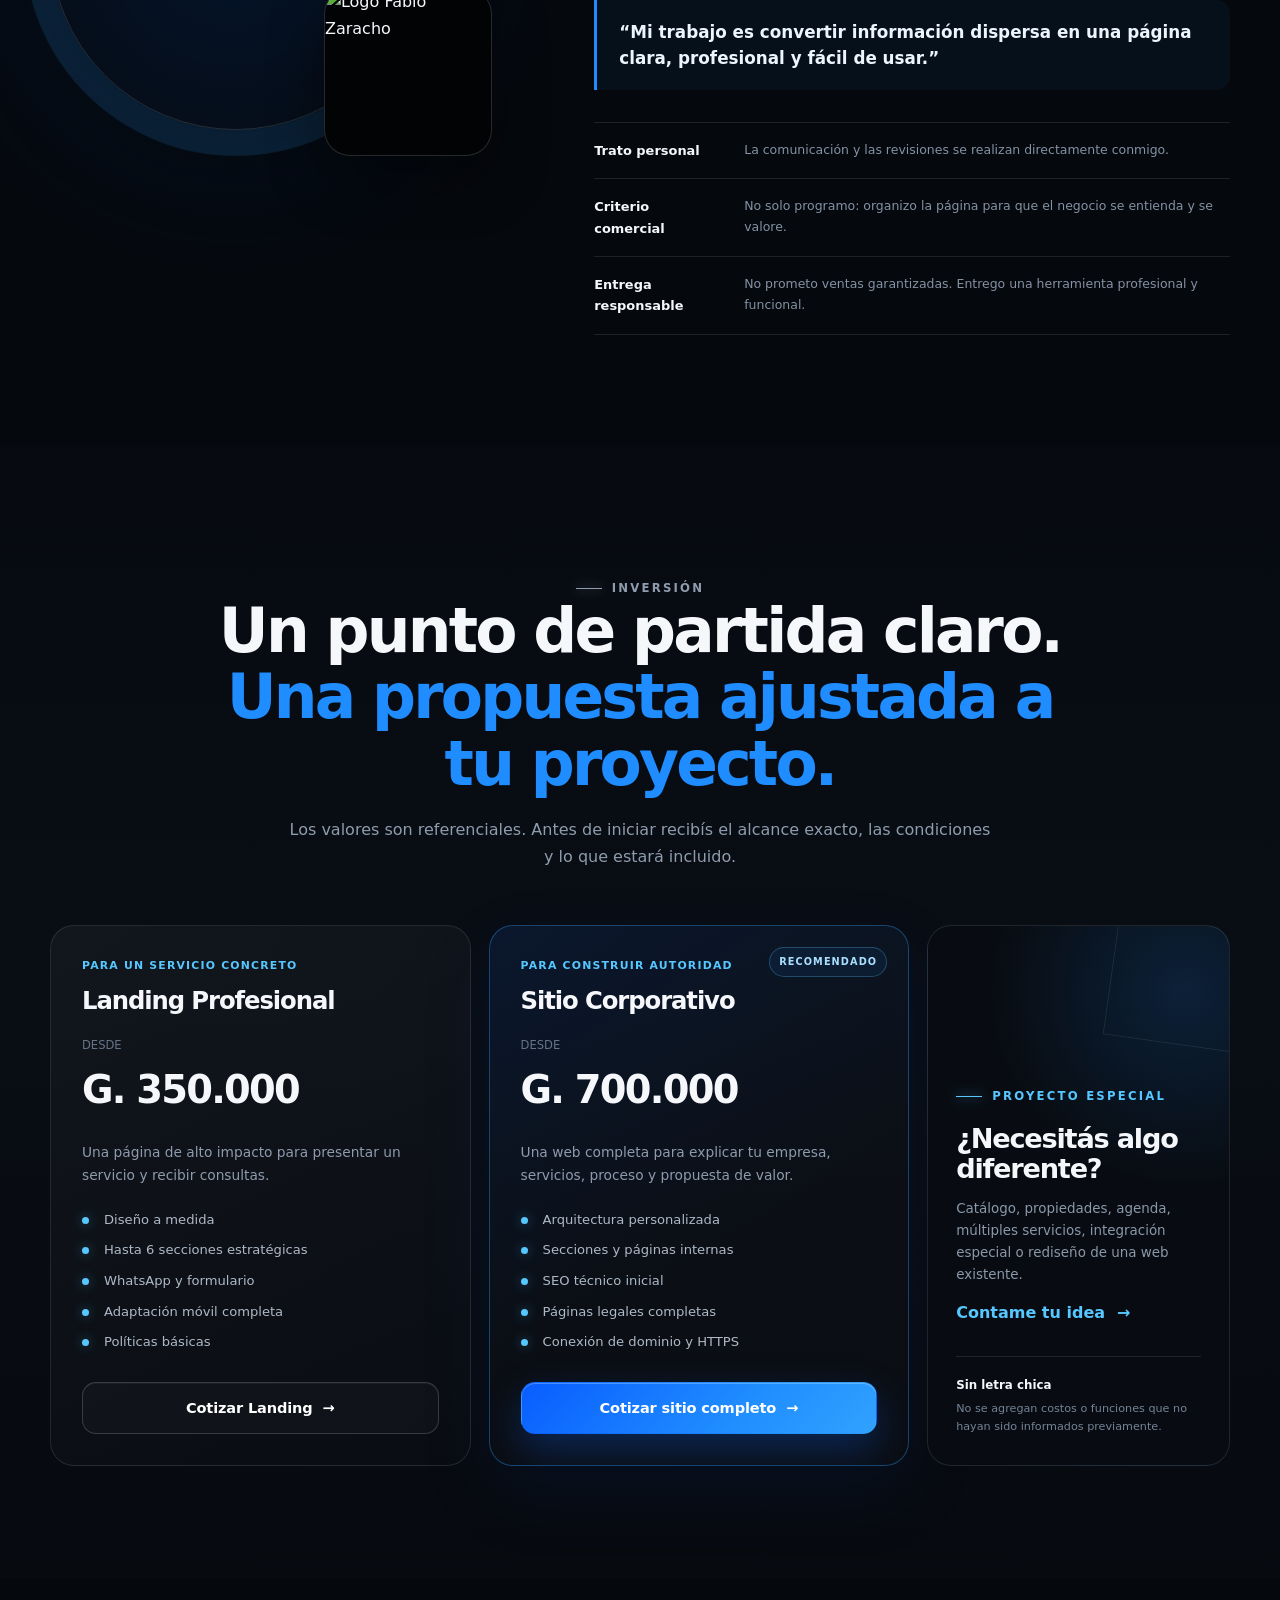
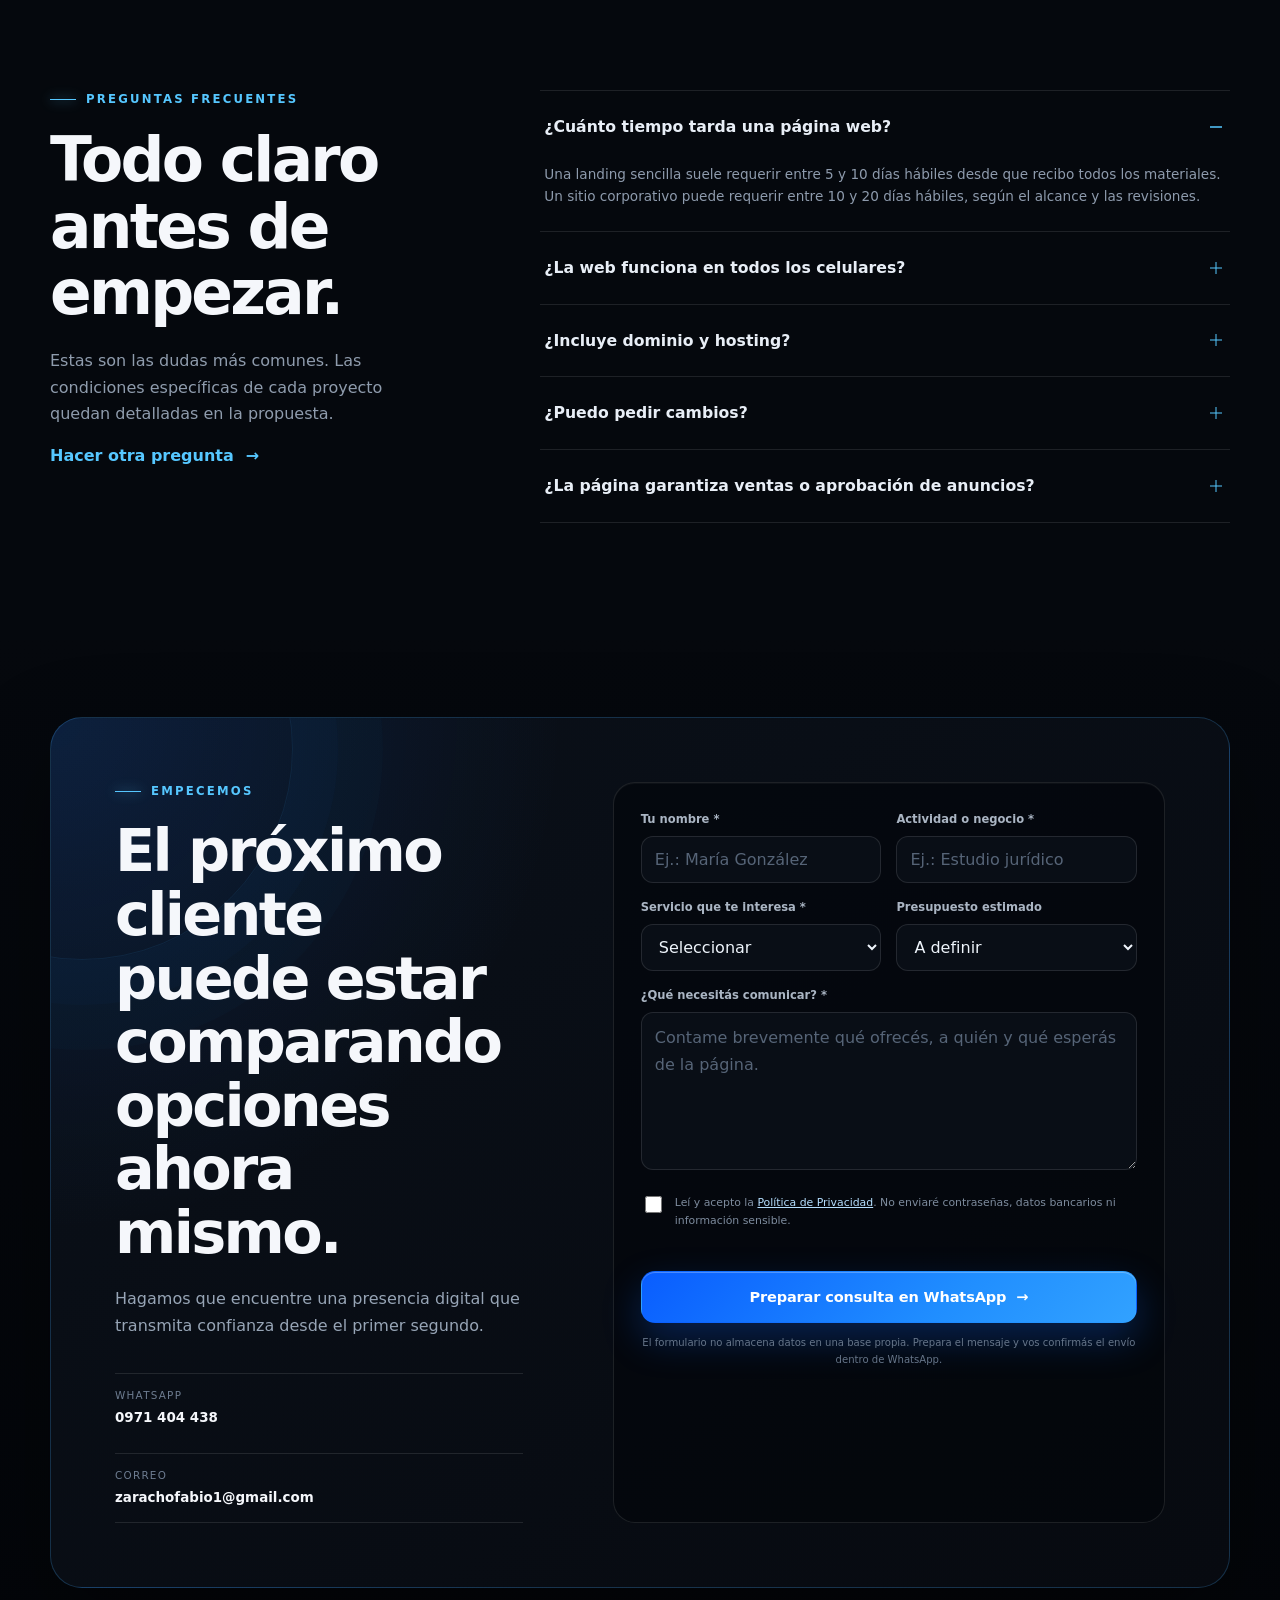
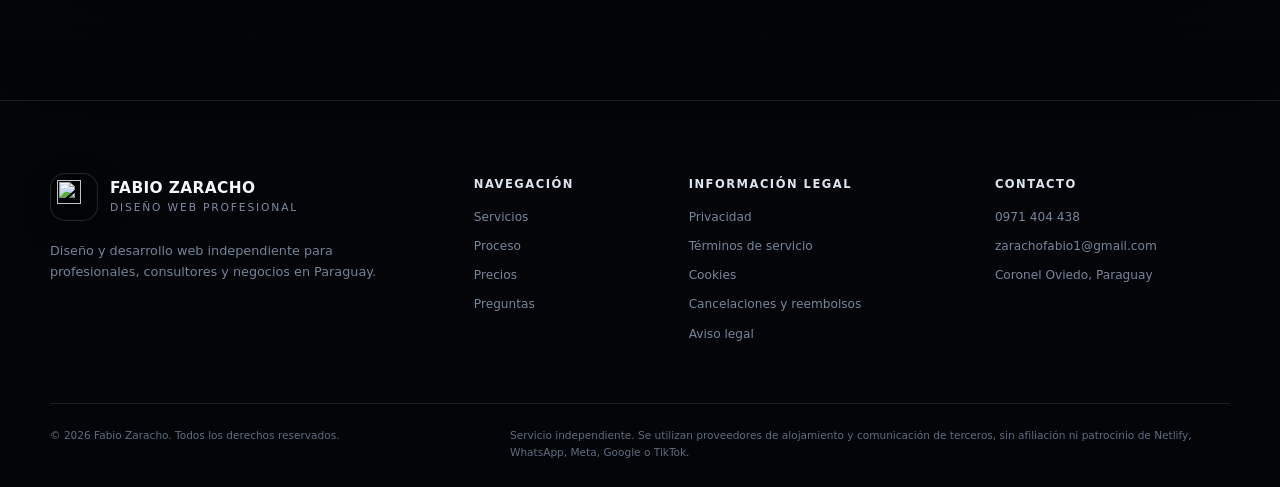
==== commit 54d703e4: "Load corrected mobile stylesheet" ====
--- a/index.html
+++ b/index.html
@@ -1,1290 +1,405 @@
-<!DOCTYPE html>
+<!doctype html>
 <html lang="es-PY">
 <head>
-  <meta charset="UTF-8" />
-  <meta name="viewport" content="width=device-width, initial-scale=1.0" />
-
-  <title>Fabio Zaracho | Diseño Web Profesional en Paraguay</title>
-  <meta name="description" content="Fabio Zaracho crea páginas web profesionales en Paraguay: diseño premium, responsive, WhatsApp, formulario, dominio, hosting, SEO básico y Google Maps." />
-  <meta name="keywords" content="páginas web Paraguay, diseño web profesional, diseño web Coronel Oviedo, Fabio Zaracho, landing page Paraguay, tienda online Paraguay, página web profesional" />
-  <meta name="author" content="Fabio Roque Zaracho Pereira" />
-  <meta name="theme-color" content="#050b14" />
-  <link rel="icon" type="image/jpeg" href="[data-uri]" />
-  <link rel="apple-touch-icon" href="[data-uri]" />
-
-  <meta property="og:title" content="Fabio Zaracho | Diseño Web Profesional" />
-  <meta property="og:description" content="Tu página web premium en 48 horas: WhatsApp, formulario, SEO básico, dominio, hosting y Google Maps." />
-  <meta property="og:type" content="website" />
-
-  <style>
-    :root {
-      --bg: #030303;
-      --bg2: #0c0c0c;
-      --card: rgba(255,255,255,.065);
-      --card2: rgba(37,183,255,.075);
-      --text: #ffffff;
-      --muted: #b9b9b9;
-      --muted2: #858585;
-      --gold: #25b7ff;
-      --gold2: #a8ecff;
-      --gold3: #006dff;
-      --line: rgba(37,183,255,.30);
-      --soft: rgba(255,255,255,.10);
-      --shadow: 0 24px 90px rgba(0,0,0,.65);
-      --radius: 26px;
-    }
-
-    * { box-sizing: border-box; margin: 0; padding: 0; }
-
-    html { scroll-behavior: smooth; }
-
-    body {
-      font-family: Inter, Arial, Helvetica, sans-serif;
-      background:
-        radial-gradient(circle at 82% 0%, rgba(0,109,255,.28), transparent 34%),
-        radial-gradient(circle at 8% 24%, rgba(37,183,255,.13), transparent 28%),
-        linear-gradient(135deg, #010308 0%, #07111f 52%, #02050b 100%);
-      color: var(--text);
-      line-height: 1.6;
-      overflow-x: hidden;
-    }
-
-    body::before {
-      content: "";
-      position: fixed;
-      inset: 0;
-      pointer-events: none;
-      background-image:
-        linear-gradient(rgba(255,255,255,.025) 1px, transparent 1px),
-        linear-gradient(90deg, rgba(255,255,255,.025) 1px, transparent 1px);
-      background-size: 48px 48px;
-      mask-image: linear-gradient(to bottom, rgba(0,0,0,.9), transparent 75%);
-    }
-
-    a { color: inherit; text-decoration: none; }
-
-    .container { width: min(1180px, 92%); margin: auto; }
-
-    .gold-text {
-      background: linear-gradient(135deg, var(--gold2), var(--gold), var(--gold3));
-      -webkit-background-clip: text;
-      background-clip: text;
-      color: transparent;
-    }
-
-    header {
-      position: sticky;
-      top: 0;
-      z-index: 50;
-      background: rgba(0,0,0,.72);
-      backdrop-filter: blur(18px);
-      border-bottom: 1px solid rgba(37,183,255,.18);
-    }
-
-    nav {
-      height: 74px;
-      display: flex;
-      align-items: center;
-      justify-content: space-between;
-    }
-
-    .brand {
-      display: flex;
-      align-items: center;
-      gap: 12px;
-      font-weight: 900;
-      letter-spacing: .3px;
-    }
-
-    .brand-logo {
-      width: 52px;
-      height: 52px;
-      object-fit: cover;
-      border-radius: 14px;
-      border: 1px solid rgba(168,236,255,.38);
-      box-shadow: 0 0 30px rgba(37,183,255,.30);
-    }
-
-    .nav-links {
-      display: flex;
-      align-items: center;
-      gap: 22px;
-      font-size: 14px;
-      color: var(--muted);
-    }
-
-    .nav-links a:hover { color: var(--gold2); }
-
-    .btn {
-      border: 0;
-      cursor: pointer;
-      display: inline-flex;
-      align-items: center;
-      justify-content: center;
-      gap: 9px;
-      padding: 14px 20px;
-      border-radius: 999px;
-      font-weight: 900;
-      transition: .25s ease;
-      font-size: 15px;
-      white-space: nowrap;
-    }
-
-    .btn:hover { transform: translateY(-2px); }
-
-    .btn-gold {
-      color: #050505;
-      background: linear-gradient(135deg, var(--gold2), var(--gold));
-      box-shadow: 0 0 34px rgba(37,183,255,.25);
-    }
-
-    .btn-ghost {
-      color: var(--text);
-      border: 1px solid var(--line);
-      background: rgba(255,255,255,.045);
-    }
-
-    .hero {
-      min-height: calc(100vh - 74px);
-      display: grid;
-      grid-template-columns: 1.08fr .92fr;
-      gap: 46px;
-      align-items: center;
-      padding: 62px 0;
-    }
-
-    .tag {
-      display: inline-flex;
-      align-items: center;
-      gap: 9px;
-      margin-bottom: 22px;
-      padding: 8px 14px;
-      border: 1px solid var(--line);
-      border-radius: 999px;
-      background: rgba(37,183,255,.075);
-      color: var(--gold2);
-      font-size: 14px;
-      font-weight: 800;
-    }
-
-    h1 {
-      font-size: clamp(42px, 6vw, 82px);
-      line-height: .98;
-      letter-spacing: -2.8px;
-      margin-bottom: 24px;
-    }
-
-    .lead {
-      max-width: 700px;
-      color: var(--muted);
-      font-size: clamp(17px, 2vw, 21px);
-      margin-bottom: 30px;
-    }
-
-    .hero-actions {
-      display: flex;
-      flex-wrap: wrap;
-      gap: 13px;
-      margin-bottom: 28px;
-    }
-
-    .trust-row {
-      display: flex;
-      flex-wrap: wrap;
-      gap: 14px;
-      color: var(--muted);
-      font-size: 14px;
-    }
-
-    .trust-item {
-      padding: 9px 12px;
-      background: rgba(255,255,255,.045);
-      border: 1px solid rgba(255,255,255,.08);
-      border-radius: 999px;
-    }
-
-    .hero-panel {
-      position: relative;
-      border: 1px solid var(--line);
-      border-radius: 34px;
-      background:
-        linear-gradient(180deg, rgba(255,255,255,.09), rgba(255,255,255,.035)),
-        radial-gradient(circle at 100% 0%, rgba(37,183,255,.14), transparent 36%);
-      box-shadow: var(--shadow);
-      padding: 22px;
-      overflow: hidden;
-    }
-
-    .hero-panel::before {
-      content: "";
-      position: absolute;
-      inset: -1px;
-      background: linear-gradient(135deg, transparent, rgba(168,236,255,.14), transparent);
-      pointer-events: none;
-    }
-
-    .browser {
-      position: relative;
-      z-index: 1;
-      border: 1px solid rgba(255,255,255,.10);
-      border-radius: 26px;
-      overflow: hidden;
-      background: #0a0a0a;
-    }
-
-    .browser-top {
-      height: 44px;
-      display: flex;
-      align-items: center;
-      gap: 8px;
-      padding: 0 14px;
-      border-bottom: 1px solid rgba(255,255,255,.08);
-      background: #050505;
-    }
-
-    .dot { width: 10px; height: 10px; border-radius: 50%; background: var(--gold); opacity: .8; }
-
-    .browser-body { padding: 22px; }
-
-    .logo-showcase {
-      position: relative;
-      min-height: 255px;
-      display: grid;
-      place-items: center;
-      overflow: hidden;
-      border-radius: 22px;
-      background: radial-gradient(circle, rgba(37,183,255,.18), transparent 62%), #02050a;
-      border: 1px solid rgba(37,183,255,.20);
-    }
-
-    .logo-showcase::before {
-      content: "";
-      position: absolute;
-      width: 250px;
-      height: 250px;
-      border-radius: 50%;
-      border: 1px solid rgba(168,236,255,.18);
-      box-shadow: 0 0 80px rgba(37,183,255,.22), inset 0 0 50px rgba(37,183,255,.10);
-    }
-
-    .logo-showcase img {
-      position: relative;
-      z-index: 1;
-      width: min(78%, 300px);
-      border-radius: 24px;
-      filter: drop-shadow(0 0 26px rgba(37,183,255,.28));
-    }
-
-    .logo-caption {
-      position: absolute;
-      z-index: 2;
-      bottom: 17px;
-      padding: 7px 13px;
-      border-radius: 999px;
-      color: var(--gold2);
-      background: rgba(3,10,20,.82);
-      border: 1px solid rgba(37,183,255,.25);
-      font-size: 12px;
-      font-weight: 900;
-      letter-spacing: .9px;
-      text-transform: uppercase;
-    }
-
-    .fake-title {
-      height: 22px;
-      width: 76%;
-      background: linear-gradient(90deg, var(--gold2), var(--gold3));
-      border-radius: 999px;
-      margin-bottom: 14px;
-    }
-
-    .fake-line {
-      height: 11px;
-      border-radius: 999px;
-      background: rgba(255,255,255,.13);
-      margin-bottom: 10px;
-    }
-
-    .fake-grid {
-      display: grid;
-      grid-template-columns: repeat(2,1fr);
-      gap: 12px;
-      margin-top: 20px;
-    }
-
-    .fake-card {
-      min-height: 115px;
-      border-radius: 19px;
-      border: 1px solid rgba(37,183,255,.20);
-      background: rgba(255,255,255,.05);
-      padding: 15px;
-    }
-
-    .fake-card b {
-      display: block;
-      height: 12px;
-      width: 58%;
-      border-radius: 999px;
-      background: rgba(168,236,255,.65);
-      margin-bottom: 12px;
-    }
-
-    .fake-card span {
-      display: block;
-      height: 8px;
-      border-radius: 999px;
-      background: rgba(255,255,255,.12);
-      margin-bottom: 7px;
-    }
-
-    .stats {
-      display: grid;
-      grid-template-columns: repeat(3,1fr);
-      gap: 14px;
-      margin-top: 14px;
-    }
-
-    .stat {
-      border: 1px solid rgba(255,255,255,.09);
-      border-radius: 18px;
-      padding: 13px;
-      background: rgba(255,255,255,.045);
-    }
-
-    .stat strong { color: var(--gold2); display: block; font-size: 21px; }
-    .stat small { color: var(--muted); }
-
-    section { padding: 78px 0; }
-
-    .section-head {
-      max-width: 790px;
-      margin-bottom: 36px;
-    }
-
-    .eyebrow {
-      color: var(--gold2);
-      font-weight: 900;
-      font-size: 14px;
-      letter-spacing: .7px;
-      text-transform: uppercase;
-      margin-bottom: 10px;
-    }
-
-    h2 {
-      font-size: clamp(31px, 4.2vw, 54px);
-      line-height: 1.04;
-      letter-spacing: -1.6px;
-      margin-bottom: 16px;
-    }
-
-    .sub {
-      color: var(--muted);
-      font-size: 18px;
-    }
-
-    .cards {
-      display: grid;
-      grid-template-columns: repeat(3,1fr);
-      gap: 18px;
-    }
-
-    .card {
-      border: 1px solid rgba(37,183,255,.20);
-      border-radius: var(--radius);
-      background: var(--card);
-      padding: 25px;
-      min-height: 210px;
-      transition: .25s ease;
-    }
-
-    .card:hover {
-      transform: translateY(-4px);
-      border-color: rgba(168,236,255,.45);
-      background: rgba(255,255,255,.085);
-    }
-
-    .icon {
-      width: 44px;
-      height: 44px;
-      border-radius: 16px;
-      display: grid;
-      place-items: center;
-      background: rgba(37,183,255,.13);
-      border: 1px solid rgba(37,183,255,.24);
-      margin-bottom: 16px;
-      color: var(--gold2);
-      font-size: 20px;
-    }
-
-    .card h3 { font-size: 21px; margin-bottom: 10px; }
-    .card p { color: var(--muted); }
-
-    .package {
-      display: grid;
-      grid-template-columns: .95fr 1.05fr;
-      gap: 24px;
-      align-items: stretch;
-    }
-
-    .price-card, .included-card {
-      border-radius: 34px;
-      border: 1px solid var(--line);
-      padding: 32px;
-      background:
-        radial-gradient(circle at 100% 0%, rgba(37,183,255,.12), transparent 34%),
-        rgba(255,255,255,.055);
-      box-shadow: var(--shadow);
-    }
-
-    .price {
-      font-size: clamp(42px, 5vw, 62px);
-      font-weight: 1000;
-      color: var(--gold2);
-      line-height: 1;
-      margin: 18px 0 12px;
-    }
-
-    .price small {
-      font-size: 18px;
-      color: var(--muted);
-      font-weight: 700;
-    }
-
-    .included-list {
-      display: grid;
-      gap: 12px;
-      margin-top: 18px;
-    }
-
-    .included-list div {
-      display: flex;
-      gap: 12px;
-      align-items: flex-start;
-      color: var(--muted);
-      padding: 12px;
-      border-radius: 16px;
-      background: rgba(255,255,255,.04);
-      border: 1px solid rgba(255,255,255,.06);
-    }
-
-    .included-list b { color: var(--text); }
-
-    .steps {
-      display: grid;
-      grid-template-columns: repeat(4,1fr);
-      gap: 18px;
-      counter-reset: step;
-    }
-
-    .step {
-      counter-increment: step;
-      border: 1px solid rgba(37,183,255,.20);
-      border-radius: 26px;
-      padding: 24px;
-      background: rgba(255,255,255,.05);
-      position: relative;
-    }
-
-    .step::before {
-      content: counter(step);
-      width: 38px;
-      height: 38px;
-      border-radius: 50%;
-      display: grid;
-      place-items: center;
-      margin-bottom: 17px;
-      background: linear-gradient(135deg, var(--gold2), var(--gold));
-      color: #050505;
-      font-weight: 1000;
-    }
-
-    .step p { color: var(--muted); margin-top: 7px; }
-
-    .contact-wrap {
-      display: grid;
-      grid-template-columns: .88fr 1.12fr;
-      gap: 24px;
-      align-items: start;
-    }
-
-    .contact-card {
-      border-radius: 34px;
-      border: 1px solid var(--line);
-      background: rgba(255,255,255,.055);
-      box-shadow: var(--shadow);
-      padding: 30px;
-    }
-
-    .contact-info {
-      display: grid;
-      gap: 13px;
-      margin-top: 22px;
-    }
-
-    .info-row {
-      padding: 14px;
-      border: 1px solid rgba(255,255,255,.08);
-      border-radius: 18px;
-      color: var(--muted);
-      background: rgba(255,255,255,.04);
-    }
-
-    form { display: grid; gap: 14px; }
-
-    .form-grid {
-      display: grid;
-      grid-template-columns: 1fr 1fr;
-      gap: 14px;
-    }
-
-    label {
-      color: var(--muted);
-      font-size: 13px;
-      font-weight: 800;
-      display: grid;
-      gap: 7px;
-    }
-
-    input, textarea, select {
-      width: 100%;
-      border: 1px solid rgba(37,183,255,.27);
-      background: rgba(0,0,0,.30);
-      color: var(--text);
-      padding: 15px 15px;
-      border-radius: 15px;
-      outline: none;
-      font: inherit;
-    }
-
-    input:focus, textarea:focus, select:focus {
-      border-color: rgba(168,236,255,.65);
-      box-shadow: 0 0 0 4px rgba(37,183,255,.08);
-    }
-
-    textarea { min-height: 126px; resize: vertical; }
-
-    option { background: #111; color: #fff; }
-
-    .note {
-      color: var(--muted2);
-      font-size: 13px;
-    }
-
-    .map {
-      margin-top: 18px;
-      width: 100%;
-      min-height: 310px;
-      border: 0;
-      border-radius: 24px;
-      filter: grayscale(1) contrast(1.1);
-    }
-
-    .final-cta {
-      text-align: center;
-      border: 1px solid var(--line);
-      border-radius: 36px;
-      padding: 48px 26px;
-      background:
-        radial-gradient(circle at center, rgba(37,183,255,.16), transparent 45%),
-        rgba(255,255,255,.045);
-    }
-
-    footer {
-      border-top: 1px solid rgba(37,183,255,.18);
-      padding: 30px 0 90px;
-      color: var(--muted);
-      text-align: center;
-      font-size: 14px;
-    }
-
-    .whatsapp-float {
-      position: fixed;
-      right: 18px;
-      bottom: 18px;
-      z-index: 100;
-      border: 0;
-      cursor: pointer;
-      color: #050505;
-      padding: 15px 18px;
-      border-radius: 999px;
-      font-weight: 1000;
-      background: linear-gradient(135deg, var(--gold2), var(--gold));
-      box-shadow: 0 0 40px rgba(37,183,255,.35);
-    }
-
-    @media (max-width: 920px) {
-      .hero, .package, .contact-wrap { grid-template-columns: 1fr; }
-      .cards { grid-template-columns: 1fr 1fr; }
-      .steps { grid-template-columns: 1fr 1fr; }
-      .nav-links { display: none; }
-      .hero { min-height: auto; padding: 50px 0; }
-    }
-
-    @media (max-width: 620px) {
-      .cards, .steps, .stats, .form-grid { grid-template-columns: 1fr; }
-      h1 { letter-spacing: -1.8px; }
-      .btn { width: 100%; }
-      .hero-actions { width: 100%; }
-      .price-card, .included-card, .contact-card { padding: 24px; border-radius: 27px; }
-      footer { padding-bottom: 92px; }
-    }
-
-    /* Experiencia visual FZ 2050 */
-    #signalField {
-      position: fixed;
-      inset: 0;
-      width: 100%;
-      height: 100%;
-      z-index: -3;
-      pointer-events: none;
-      opacity: .72;
-    }
-
-    .ambient-orb {
-      position: fixed;
-      width: 44vw;
-      height: 44vw;
-      min-width: 340px;
-      min-height: 340px;
-      border-radius: 50%;
-      filter: blur(70px);
-      pointer-events: none;
-      z-index: -2;
-      opacity: .18;
-      background: radial-gradient(circle, rgba(37,183,255,.95), rgba(0,109,255,.15) 54%, transparent 72%);
-      animation: orbitalDrift 16s ease-in-out infinite alternate;
-    }
-
-    .ambient-orb.one { top: -18vw; right: -12vw; }
-    .ambient-orb.two { bottom: -24vw; left: -14vw; animation-delay: -7s; animation-duration: 21s; }
-
-    @keyframes orbitalDrift {
-      0% { transform: translate3d(-3vw, 0, 0) scale(.9); }
-      100% { transform: translate3d(6vw, 9vh, 0) scale(1.15); }
-    }
-
-    header, main, footer { position: relative; z-index: 1; }
-
-    .hero::before {
-      content: "FZ / DIGITAL EXPERIENCE";
-      position: absolute;
-      left: 0;
-      top: 30px;
-      color: rgba(168,236,255,.22);
-      font-size: 10px;
-      font-weight: 900;
-      letter-spacing: 4px;
-      writing-mode: vertical-rl;
-    }
-
-    .founder-stage {
-      position: relative;
-      min-height: 475px;
-      display: grid;
-      align-items: end;
-      overflow: hidden;
-      border-radius: 25px;
-      background:
-        linear-gradient(180deg, transparent 38%, rgba(1,8,18,.96) 88%),
-        radial-gradient(circle at 70% 25%, rgba(37,183,255,.20), transparent 48%),
-        #02050a;
-      border: 1px solid rgba(37,183,255,.22);
-    }
-
-    .founder-stage::before {
-      content: "";
-      position: absolute;
-      inset: 6%;
-      border-radius: 50%;
-      border: 1px solid rgba(168,236,255,.22);
-      box-shadow: 0 0 70px rgba(37,183,255,.18), inset 0 0 50px rgba(37,183,255,.08);
-      animation: founderPulse 4.8s ease-in-out infinite;
-    }
-
-    .founder-stage::after {
-      content: "";
-      position: absolute;
-      inset: 0;
-      background: linear-gradient(105deg, transparent 42%, rgba(168,236,255,.12) 49%, transparent 56%);
-      transform: translateX(-130%);
-      animation: lightSweep 7s ease-in-out infinite;
-    }
-
-    @keyframes founderPulse {
-      50% { transform: scale(1.045); opacity: .65; }
-    }
-
-    @keyframes lightSweep {
-      0%, 60% { transform: translateX(-130%); }
-      82%, 100% { transform: translateX(130%); }
-    }
-
-    .founder-photo {
-      position: absolute;
-      width: min(92%, 470px);
-      aspect-ratio: 1;
-      height: auto;
-      left: 50%;
-      top: 47%;
-      transform: translate(-50%, -50%);
-      object-fit: cover;
-      border-radius: 50%;
-      filter: grayscale(1) contrast(1.12) brightness(.80);
-      opacity: .92;
-      mix-blend-mode: screen;
-      box-shadow: 0 0 80px rgba(37,183,255,.16);
-    }
-
-    .founder-info {
-      position: relative;
-      z-index: 3;
-      padding: 28px;
-      display: flex;
-      justify-content: space-between;
-      align-items: end;
-      gap: 20px;
-    }
-
-    .founder-info strong { display: block; font-size: 22px; }
-    .founder-info span { color: var(--gold2); font-size: 13px; font-weight: 800; letter-spacing: .4px; }
-
-    .live-chip {
-      padding: 9px 12px;
-      border-radius: 999px;
-      background: rgba(3,10,20,.78);
-      border: 1px solid rgba(37,183,255,.3);
-      backdrop-filter: blur(12px);
-      white-space: nowrap;
-    }
-
-    .live-chip i {
-      display: inline-block;
-      width: 7px;
-      height: 7px;
-      margin-right: 7px;
-      border-radius: 50%;
-      background: #43f5a7;
-      box-shadow: 0 0 14px #43f5a7;
-      animation: livePulse 1.6s ease-in-out infinite;
-    }
-
-    @keyframes livePulse { 50% { opacity: .35; transform: scale(.75); } }
-
-    .conversion-proof {
-      margin-top: 22px;
-      display: flex;
-      align-items: center;
-      gap: 13px;
-      color: var(--muted);
-      font-size: 13px;
-    }
-
-    .conversion-proof img {
-      width: 42px;
-      height: 42px;
-      border-radius: 50%;
-      object-fit: cover;
-      border: 2px solid var(--gold);
-      box-shadow: 0 0 20px rgba(37,183,255,.28);
-    }
-
-    @media (max-width: 920px) {
-      .hero::before { display: none; }
-      .founder-stage { min-height: 430px; }
-      #signalField { opacity: .48; }
-    }
-
-    @media (max-width: 620px) {
-      .ambient-orb { filter: blur(90px); opacity: .12; }
-      .founder-stage { min-height: 390px; }
-      .founder-info { padding: 20px; }
-      .founder-info strong { font-size: 18px; }
-    }
-
-    @media (prefers-reduced-motion: reduce) {
-      *, *::before, *::after { animation-duration: .001ms !important; animation-iteration-count: 1 !important; }
-      #signalField { display: none; }
-    }
-
-  </style>
+  <meta charset="utf-8">
+  <meta name="viewport" content="width=device-width, initial-scale=1, viewport-fit=cover">
+  <meta name="description" content="Diseño y desarrollo de páginas web profesionales para consultores, profesionales independientes y negocios. Sitios rápidos, claros y adaptados a celulares en Paraguay.">
+  <meta name="robots" content="index,follow,max-image-preview:large,max-snippet:-1,max-video-preview:-1">
+  <meta name="referrer" content="strict-origin-when-cross-origin">
+  <meta name="theme-color" content="#05070b">
+  <link rel="canonical" href="https://fabiozaracho.com/">
+  <link rel="icon" type="image/png" sizes="32x32" href="assets/img/favicon-32.png">
+  <link rel="icon" type="image/png" sizes="192x192" href="assets/img/favicon-192.png">
+  <link rel="apple-touch-icon" href="assets/img/favicon-192.png">
+  <link rel="manifest" href="site.webmanifest">
+
+  <meta property="og:type" content="website">
+  <meta property="og:locale" content="es_PY">
+  <meta property="og:site_name" content="Fabio Zaracho — Diseño Web Profesional">
+  <meta property="og:title" content="Fabio Zaracho | Diseño web que inspira confianza">
+  <meta property="og:description" content="Páginas web rápidas, modernas y diseñadas para que tu negocio se vea tan profesional como realmente es.">
+  <meta property="og:url" content="https://fabiozaracho.com/">
+  <meta property="og:image" content="https://fabiozaracho.com/assets/img/og-fabio-zaracho.jpg">
+  <meta property="og:image:width" content="1200">
+  <meta property="og:image:height" content="630">
+  <meta property="og:image:alt" content="Fabio Zaracho — Diseño web profesional">
+  <meta name="twitter:card" content="summary_large_image">
+  <meta name="twitter:title" content="Fabio Zaracho | Diseño web profesional">
+  <meta name="twitter:description" content="Diseño páginas web rápidas, elegantes y adaptadas a todos los dispositivos.">
+  <meta name="twitter:image" content="https://fabiozaracho.com/assets/img/og-fabio-zaracho.jpg">
+
+  <title>Fabio Zaracho | Diseño web profesional en Paraguay</title>
+  <link rel="preload" href="assets/img/fabio-zaracho.webp" as="image" type="image/webp">
+  <link rel="stylesheet" href="assets/css/fabio-v4-20260822-mobile.css">
+
+  <!-- TikTok Pixel: chatgpt -->
+  <script src="assets/js/tiktok-pixel.js"></script>
 
   <script type="application/ld+json">
   {
     "@context": "https://schema.org",
     "@type": "ProfessionalService",
-    "name": "Fabio Zaracho - Diseño Web Profesional",
-    "description": "Diseño de páginas web profesionales, WhatsApp, SEO básico, dominio, hosting y Google Maps.",
-    "areaServed": "Paraguay",
+    "name": "Fabio Zaracho — Diseño Web Profesional",
+    "url": "https://fabiozaracho.com/",
+    "logo": "https://fabiozaracho.com/assets/img/logo-fabio-zaracho.webp",
+    "image": "https://fabiozaracho.com/assets/img/og-fabio-zaracho.jpg",
+    "description": "Diseño y desarrollo de páginas web profesionales para consultores, profesionales independientes y negocios.",
+    "telephone": "+595971404438",
+    "email": "zarachofabio1@gmail.com",
+    "priceRange": "Gs. 350.000 - Gs. 700.000+",
     "address": {
       "@type": "PostalAddress",
       "addressLocality": "Coronel Oviedo",
       "addressRegion": "Caaguazú",
       "addressCountry": "PY"
     },
-    "telephone": "+595971404438"
+    "areaServed": ["Paraguay", "Sudamérica"],
+    "founder": {"@type": "Person", "name": "Fabio Zaracho"},
+    "contactPoint": {
+      "@type": "ContactPoint",
+      "telephone": "+595971404438",
+      "contactType": "sales",
+      "availableLanguage": ["Spanish"]
+    }
   }
   </script>
-
-  <!-- TikTok Pixel Code Start -->
-  <script>
-  !function (w, d, t) {
-    w.TiktokAnalyticsObject = t;
-    var ttq = w[t] = w[t] || [];
-    ttq.methods = [
-      "page", "track", "identify", "instances", "debug", "on", "off",
-      "once", "ready", "alias", "group", "enableCookie", "disableCookie",
-      "holdConsent", "revokeConsent", "grantConsent"
-    ];
-    ttq.setAndDefer = function (target, method) {
-      target[method] = function () {
-        target.push([method].concat(Array.prototype.slice.call(arguments, 0)));
-      };
-    };
-    for (var i = 0; i < ttq.methods.length; i++) {
-      ttq.setAndDefer(ttq, ttq.methods[i]);
-    }
-    ttq.instance = function (pixelId) {
-      var instance = ttq._i[pixelId] || [];
-      for (var j = 0; j < ttq.methods.length; j++) {
-        ttq.setAndDefer(instance, ttq.methods[j]);
-      }
-      return instance;
-    };
-    ttq.load = function (pixelId, options) {
-      var url = "https://analytics.tiktok.com/i18n/pixel/events.js";
-      ttq._i = ttq._i || {};
-      ttq._i[pixelId] = [];
-      ttq._i[pixelId]._u = url;
-      ttq._t = ttq._t || {};
-      ttq._t[pixelId] = +new Date();
-      ttq._o = ttq._o || {};
-      ttq._o[pixelId] = options || {};
-
-      var script = d.createElement("script");
-      script.type = "text/javascript";
-      script.async = true;
-      script.src = url + "?sdkid=" + pixelId + "&lib=" + t;
-
-      var firstScript = d.getElementsByTagName("script")[0];
-      firstScript.parentNode.insertBefore(script, firstScript);
-    };
-
-    ttq.load("DA44VK3C77UAMATN53HG");
-    ttq.page();
-    ttq.track("ViewContent", {
-      content_name: "Fabio Zaracho - Diseño Web Profesional",
-      content_type: "product"
-    });
-  }(window, document, "ttq");
-  </script>
-  <!-- TikTok Pixel Code End -->
-
 </head>
-
 <body>
-  <canvas id="signalField" aria-hidden="true"></canvas>
-  <div class="ambient-orb one" aria-hidden="true"></div>
-  <div class="ambient-orb two" aria-hidden="true"></div>
-  <header>
-    <div class="container">
-      <nav>
-        <a class="brand" href="#inicio" aria-label="Inicio">
-          <img class="brand-logo" src="[data-uri]" alt="Logo FZ de Fabio Zaracho">
-          <span>Fabio <span class="gold-text">Zaracho</span></span>
+  <a class="skip-link" href="#contenido">Ir al contenido principal</a>
+  <div class="page-noise" aria-hidden="true"></div>
+
+  <header class="site-header" data-header>
+    <div class="container nav-shell">
+      <a class="brand" href="#inicio" aria-label="Fabio Zaracho, ir al inicio">
+        <span class="brand-symbol"><img src="assets/img/marca-fz.webp" width="48" height="48" alt="" aria-hidden="true"></span>
+        <span class="brand-copy"><strong>Fabio Zaracho</strong><small>Diseño web profesional</small></span>
+      </a>
+
+      <nav class="desktop-nav" aria-label="Navegación principal">
+        <a href="#servicios">Servicios</a>
+        <a href="#diferencia">Diferencia</a>
+        <a href="#proceso">Proceso</a>
+        <a href="#precios">Precios</a>
+        <a href="#preguntas">Preguntas</a>
+      </nav>
+
+      <a class="btn btn-outline btn-header" href="https://wa.me/595971404438?text=Hola%20Fabio%2C%20vi%20tu%20p%C3%A1gina%20y%20quiero%20cotizar%20una%20web." target="_blank" rel="noopener noreferrer">
+        <svg viewBox="0 0 24 24" aria-hidden="true"><path d="M20.52 3.48A11.8 11.8 0 0 0 12.08 0C5.56 0 .25 5.31.25 11.84c0 2.08.54 4.11 1.56 5.9L.15 23.8l6.2-1.63a11.78 11.78 0 0 0 5.72 1.46h.01c6.52 0 11.83-5.31 11.83-11.84 0-3.16-1.2-6.13-3.39-8.31Zm-8.44 18.15h-.01a9.77 9.77 0 0 1-4.98-1.36l-.36-.21-3.68.97.98-3.59-.23-.37a9.81 9.81 0 0 1-1.5-5.23c0-5.42 4.4-9.83 9.79-9.83a9.72 9.72 0 0 1 6.94 2.89 9.78 9.78 0 0 1 2.87 6.95c-.01 5.4-4.41 9.78-9.82 9.78Zm5.38-7.36c-.29-.15-1.74-.86-2.01-.96-.27-.1-.47-.15-.67.15-.2.3-.76.96-.94 1.16-.17.2-.34.22-.64.07-.29-.15-1.24-.46-2.37-1.46a8.91 8.91 0 0 1-1.64-2.04c-.17-.3-.02-.45.13-.6.13-.13.29-.34.44-.51.15-.17.2-.3.29-.5.1-.2.05-.37-.02-.52-.07-.15-.67-1.61-.91-2.2-.24-.58-.49-.5-.67-.51h-.57c-.2 0-.52.08-.79.37-.27.3-1.04 1.02-1.04 2.48s1.07 2.87 1.21 3.07c.15.2 2.1 3.2 5.08 4.49.71.31 1.26.49 1.7.63.71.23 1.36.2 1.87.12.57-.09 1.74-.71 1.98-1.4.25-.68.25-1.27.17-1.4-.07-.12-.27-.2-.56-.34Z"/></svg>
+        WhatsApp
+      </a>
+
+      <button class="menu-btn" type="button" data-menu-button aria-label="Abrir menú" aria-controls="menu-movil" aria-expanded="false">
+        <span></span><span></span><span></span>
+      </button>
+    </div>
+
+    <nav id="menu-movil" class="mobile-nav" data-mobile-nav hidden aria-label="Navegación móvil">
+      <a href="#servicios">Servicios</a>
+      <a href="#diferencia">Diferencia</a>
+      <a href="#proceso">Proceso</a>
+      <a href="#precios">Precios</a>
+      <a href="#preguntas">Preguntas</a>
+      <a class="mobile-contact" href="https://wa.me/595971404438?text=Hola%20Fabio%2C%20quiero%20cotizar%20una%20p%C3%A1gina%20web." target="_blank" rel="noopener noreferrer">Cotizar por WhatsApp</a>
+    </nav>
+  </header>
+
+  <main id="contenido">
+    <section id="inicio" class="hero">
+      <div class="hero-orb hero-orb-one" aria-hidden="true"></div>
+      <div class="hero-orb hero-orb-two" aria-hidden="true"></div>
+      <div class="container hero-grid">
+        <div class="hero-copy reveal">
+          <div class="eyebrow hero-eyebrow"><span></span> Diseño web estratégico</div>
+          <h1>Una web que haga justicia<br><em>al nivel de tu trabajo.</em></h1>
+          <p class="hero-lead">Diseño páginas rápidas, elegantes y claras para que tus clientes entiendan tu valor, confíen en vos y sepan exactamente cómo contactarte.</p>
+
+          <div class="hero-actions">
+            <a class="btn btn-primary" href="https://wa.me/595971404438?text=Hola%20Fabio%2C%20quiero%20una%20web%20profesional.%20Mi%20actividad%20es%3A%20" target="_blank" rel="noopener noreferrer">
+              Quiero una web así
+              <svg viewBox="0 0 24 24" aria-hidden="true"><path d="M5 12h14M14 5l7 7-7 7"/></svg>
+            </a>
+            <a class="btn btn-ghost" href="#servicios">Ver cómo trabajo <svg viewBox="0 0 24 24" aria-hidden="true"><path d="M5 12h14M14 5l7 7-7 7"/></svg></a>
+          </div>
+
+          <div class="hero-proof" aria-label="Aspectos destacados">
+            <div><strong>100%</strong><span>adaptable a móviles</span></div>
+            <div><strong>Directo</strong><span>trato conmigo</span></div>
+            <div><strong>Claro</strong><span>alcance y precio</span></div>
+          </div>
+        </div>
+
+        <div class="hero-visual reveal" data-delay="120">
+          <div class="portrait-halo" aria-hidden="true"></div>
+          <div class="portrait-frame">
+            <img src="assets/img/fabio-zaracho.webp" width="520" height="520" alt="Fabio Zaracho, diseñador y desarrollador web" fetchpriority="high">
+          </div>
+          <div class="visual-card visual-card-top">
+            <span class="visual-icon">✓</span>
+            <p><strong>Diseño responsive</strong><small>Se adapta sin deformarse</small></p>
+          </div>
+          <div class="visual-card visual-card-bottom">
+            <span class="visual-pulse"></span>
+            <p><strong>Atención directa</strong><small>Coronel Oviedo · Paraguay</small></p>
+          </div>
+        </div>
+      </div>
+
+      <div class="container value-strip reveal" data-delay="180">
+        <div class="value-item">
+          <span class="value-icon"><svg viewBox="0 0 24 24" aria-hidden="true"><rect x="7" y="2" width="10" height="20" rx="2"/><path d="M10 18h4"/></svg></span>
+          <p><strong>Diseño responsive</strong><small>Perfecto en celular, tablet y computadora</small></p>
+        </div>
+        <div class="value-item">
+          <span class="value-icon"><svg viewBox="0 0 24 24" aria-hidden="true"><path d="M13 2 3 14h8l-1 8 11-13h-8z"/></svg></span>
+          <p><strong>Carga rápida</strong><small>Una experiencia fluida desde el primer segundo</small></p>
+        </div>
+        <div class="value-item">
+          <span class="value-icon"><svg viewBox="0 0 24 24" aria-hidden="true"><rect x="3" y="3" width="18" height="18" rx="2"/><path d="M3 9h18M9 21V9"/></svg></span>
+          <p><strong>Estructura clara</strong><small>El visitante entiende qué ofrecés y qué hacer</small></p>
+        </div>
+        <div class="value-item">
+          <span class="value-icon"><svg viewBox="0 0 24 24" aria-hidden="true"><path d="M21 11.5a8.5 8.5 0 0 1-9 8.5 9.7 9.7 0 0 1-4.2-1L3 20l1-4.5A8.5 8.5 0 1 1 21 11.5Z"/><path d="M8.5 9.5c.8 2 2 3.2 4 4"/></svg></span>
+          <p><strong>Contacto directo</strong><small>Consultas preparadas para llegar a WhatsApp</small></p>
+        </div>
+      </div>
+    </section>
+
+    <section id="servicios" class="section section-services">
+      <div class="container">
+        <div class="section-heading reveal">
+          <div><p class="eyebrow"><span></span> Servicios</p><h2>No te entrego una plantilla.<br><em>Creo una presencia que representa el verdadero nivel de tu trabajo.</em></h2></div>
+          <p>Elegimos la estructura según lo que necesitás comunicar, no según una moda. El resultado debe verse bien, funcionar rápido y facilitar el contacto.</p>
+        </div>
+
+        <div class="services-grid">
+          <article class="service-card reveal">
+            <div class="service-top">
+              <span class="service-number">01</span>
+              <span class="service-icon"><svg viewBox="0 0 24 24" aria-hidden="true"><path d="M4 4h16v16H4zM4 9h16M8 13h8M8 17h5"/></svg></span>
+            </div>
+            <h3>Landing Page Profesional</h3>
+            <p>Una página enfocada en un servicio, una oferta o una campaña. Ideal para presentar, responder dudas y llevar al visitante a consultar.</p>
+            <ul>
+              <li>Copy y jerarquía visual</li>
+              <li>Botones y formulario a WhatsApp</li>
+              <li>Diseño móvil y SEO inicial</li>
+            </ul>
+            <div class="service-footer"><span>Desde <strong>G. 350.000</strong></span><a href="#contacto" aria-label="Consultar por Landing Page">Consultar <b>↗</b></a></div>
+          </article>
+
+          <article class="service-card service-featured reveal" data-delay="100">
+            <div class="featured-label">Más completo</div>
+            <div class="service-top">
+              <span class="service-number">02</span>
+              <span class="service-icon"><svg viewBox="0 0 24 24" aria-hidden="true"><rect x="3" y="5" width="18" height="15" rx="2"/><path d="M8 5V3h8v2M3 10h18M10 14h4"/></svg></span>
+            </div>
+            <h3>Sitio Web Corporativo</h3>
+            <p>Una presencia digital completa para empresas, consultores y estudios que necesitan autoridad, información organizada y una imagen sólida.</p>
+            <ul>
+              <li>Secciones estratégicas a medida</li>
+              <li>Páginas legales y estructura SEO</li>
+              <li>Dominio propio y publicación</li>
+            </ul>
+            <div class="service-footer"><span>Desde <strong>G. 700.000</strong></span><a href="#contacto" aria-label="Consultar por sitio corporativo">Consultar <b>↗</b></a></div>
+          </article>
+
+          <article class="service-card reveal" data-delay="200">
+            <div class="service-top">
+              <span class="service-number">03</span>
+              <span class="service-icon"><svg viewBox="0 0 24 24" aria-hidden="true"><path d="M4 18 10 12l4 4 6-8"/><path d="M15 8h5v5"/></svg></span>
+            </div>
+            <h3>Rediseño y Optimización</h3>
+            <p>Si tu sitio existe pero se ve antiguo, lento o desordenado, reorganizo la experiencia para que vuelva a representar el nivel de tu negocio.</p>
+            <ul>
+              <li>Corrección visual y responsive</li>
+              <li>Mejora de velocidad y estructura</li>
+              <li>Revisión de enlaces y contenido</li>
+            </ul>
+            <div class="service-footer"><span><strong>Cotización</strong> según alcance</span><a href="#contacto" aria-label="Consultar por rediseño">Consultar <b>↗</b></a></div>
+          </article>
+        </div>
+      </div>
+    </section>
+
+    <section id="diferencia" class="section showcase-section">
+      <div class="container showcase-grid">
+        <div class="showcase-copy reveal">
+          <p class="eyebrow"><span></span> Diseño con intención</p>
+          <h2>Una web linda llama la atención.<br><em>Una web bien pensada genera confianza.</em></h2>
+          <p class="lead">Cada decisión visual tiene una función: ordenar la información, resaltar lo importante y hacer que el visitante avance sin confundirse.</p>
+          <div class="showcase-list">
+            <div><span>01</span><p><strong>Mensaje que se entiende rápido</strong><small>La propuesta principal aparece antes de que el visitante pierda interés.</small></p></div>
+            <div><span>02</span><p><strong>Diseño que sostiene tu precio</strong><small>Una presentación cuidada ayuda a que tu servicio se perciba serio y profesional.</small></p></div>
+            <div><span>03</span><p><strong>Acción visible, sin presión</strong><small>Botones claros, información real y un camino natural hacia la consulta.</small></p></div>
+          </div>
+          <a class="text-link" href="#contacto">Quiero mejorar mi presencia digital <span>→</span></a>
+        </div>
+
+        <div class="browser-stage reveal" data-delay="140" aria-label="Vista ilustrativa de una página profesional">
+          <div class="browser-window">
+            <div class="browser-bar"><i></i><i></i><i></i><span>tunegocio.com</span></div>
+            <div class="browser-content">
+              <div class="browser-nav"><span class="mini-logo">Z</span><span></span><span></span><span></span><b></b></div>
+              <div class="browser-hero">
+                <div class="browser-copy"><i></i><h3></h3><h3 class="short"></h3><p></p><p class="short"></p><div><b></b><b></b></div></div>
+                <div class="browser-image"><span></span></div>
+              </div>
+              <div class="browser-cards"><i></i><i></i><i></i></div>
+            </div>
+          </div>
+          <div class="quality-chip quality-one"><b>0</b><span>desbordamientos horizontales</span></div>
+          <div class="quality-chip quality-two"><b>360px → 4K</b><span>diseño adaptable</span></div>
+        </div>
+      </div>
+    </section>
+
+    <section id="proceso" class="section process-section">
+      <div class="container">
+        <div class="section-heading compact reveal">
+          <div><p class="eyebrow"><span></span> Proceso</p><h2>Sabés qué pasa en cada etapa.<br><em>Sin vueltas y sin sorpresas.</em></h2></div>
+          <p>El trabajo avanza con objetivos, revisión y entregables claros. Nada queda librado a una explicación técnica que no entendés.</p>
+        </div>
+
+        <ol class="process-grid">
+          <li class="process-card reveal"><span>01</span><div class="process-dot"></div><h3>Diagnóstico</h3><p>Definimos el objetivo, el público, los contenidos y la acción que querés provocar.</p></li>
+          <li class="process-card reveal" data-delay="70"><span>02</span><div class="process-dot"></div><h3>Dirección visual</h3><p>Organizo el estilo, la estructura y el mensaje para que representen correctamente tu marca.</p></li>
+          <li class="process-card reveal" data-delay="140"><span>03</span><div class="process-dot"></div><h3>Desarrollo</h3><p>Construyo, adapto y pruebo la web en celular, tablet y computadora.</p></li>
+          <li class="process-card reveal" data-delay="210"><span>04</span><div class="process-dot"></div><h3>Publicación</h3><p>Conecto el dominio, activo HTTPS y te entrego una web lista para compartir.</p></li>
+        </ol>
+
+        <div class="process-note reveal"><span>✓</span><p><strong>Transparencia desde el inicio:</strong> alcance, precio, revisiones y plazos se dejan definidos antes de comenzar.</p></div>
+      </div>
+    </section>
+
+    <section class="section about-section">
+      <div class="container about-grid">
+        <div class="about-visual reveal">
+          <div class="about-photo"><img src="assets/img/fabio-zaracho.webp" width="520" height="520" loading="lazy" alt="Fabio Zaracho"></div>
+          <div class="brand-stamp"><img src="assets/img/brand-full.webp" width="240" height="240" alt="Logo Fabio Zaracho"></div>
+        </div>
+        <div class="about-copy reveal" data-delay="130">
+          <p class="eyebrow"><span></span> Atención directa</p>
+          <h2>No hablás con una plataforma anónima.<br><em>Hablás conmigo.</em></h2>
+          <p class="lead">Soy Fabio Zaracho. Trabajo desde Coronel Oviedo desarrollando soluciones web para profesionales, consultores y emprendimientos de todo Paraguay.</p>
+          <blockquote>“Mi trabajo es convertir información dispersa en una página clara, profesional y fácil de usar.”</blockquote>
+          <div class="about-details">
+            <div><strong>Trato personal</strong><span>La comunicación y las revisiones se realizan directamente conmigo.</span></div>
+            <div><strong>Criterio comercial</strong><span>No solo programo: organizo la página para que el negocio se entienda y se valore.</span></div>
+            <div><strong>Entrega responsable</strong><span>No prometo ventas garantizadas. Entrego una herramienta profesional y funcional.</span></div>
+          </div>
+        </div>
+      </div>
+    </section>
+
+    <section id="precios" class="section pricing-section">
+      <div class="container">
+        <div class="section-heading center reveal">
+          <p class="eyebrow"><span></span> Inversión</p>
+          <h2>Un punto de partida claro.<br><em>Una propuesta ajustada a tu proyecto.</em></h2>
+          <p>Los valores son referenciales. Antes de iniciar recibís el alcance exacto, las condiciones y lo que estará incluido.</p>
+        </div>
+
+        <div class="pricing-grid">
+          <article class="price-card reveal">
+            <p class="plan-kicker">Para un servicio concreto</p>
+            <h3>Landing Profesional</h3>
+            <div class="price"><small>desde</small><strong>G. 350.000</strong></div>
+            <p>Una página de alto impacto para presentar un servicio y recibir consultas.</p>
+            <ul><li>Diseño a medida</li><li>Hasta 6 secciones estratégicas</li><li>WhatsApp y formulario</li><li>Adaptación móvil completa</li><li>Políticas básicas</li></ul>
+            <a class="btn btn-ghost btn-block" href="https://wa.me/595971404438?text=Hola%20Fabio%2C%20quiero%20cotizar%20una%20Landing%20Profesional." target="_blank" rel="noopener noreferrer">Cotizar Landing <span>→</span></a>
+          </article>
+
+          <article class="price-card price-featured reveal" data-delay="100">
+            <div class="price-badge">Recomendado</div>
+            <p class="plan-kicker">Para construir autoridad</p>
+            <h3>Sitio Corporativo</h3>
+            <div class="price"><small>desde</small><strong>G. 700.000</strong></div>
+            <p>Una web completa para explicar tu empresa, servicios, proceso y propuesta de valor.</p>
+            <ul><li>Arquitectura personalizada</li><li>Secciones y páginas internas</li><li>SEO técnico inicial</li><li>Páginas legales completas</li><li>Conexión de dominio y HTTPS</li></ul>
+            <a class="btn btn-primary btn-block" href="https://wa.me/595971404438?text=Hola%20Fabio%2C%20quiero%20cotizar%20un%20Sitio%20Web%20Corporativo." target="_blank" rel="noopener noreferrer">Cotizar sitio completo <span>→</span></a>
+          </article>
+
+          <aside class="price-side reveal" data-delay="180">
+            <div class="price-side-logo"><img src="assets/img/marca-fz.webp" width="48" height="48" loading="lazy" alt=""></div>
+            <p class="eyebrow"><span></span> Proyecto especial</p>
+            <h3>¿Necesitás algo diferente?</h3>
+            <p>Catálogo, propiedades, agenda, múltiples servicios, integración especial o rediseño de una web existente.</p>
+            <a class="text-link" href="#contacto">Contame tu idea <span>→</span></a>
+            <div class="honesty-note"><b>Sin letra chica</b><span>No se agregan costos o funciones que no hayan sido informados previamente.</span></div>
+          </aside>
+        </div>
+      </div>
+    </section>
+
+    <section id="preguntas" class="section faq-section">
+      <div class="container faq-grid">
+        <div class="faq-intro reveal">
+          <p class="eyebrow"><span></span> Preguntas frecuentes</p>
+          <h2>Todo claro antes de empezar.</h2>
+          <p>Estas son las dudas más comunes. Las condiciones específicas de cada proyecto quedan detalladas en la propuesta.</p>
+          <a class="text-link" href="https://wa.me/595971404438?text=Hola%20Fabio%2C%20tengo%20una%20consulta%20sobre%20tu%20servicio%20web." target="_blank" rel="noopener noreferrer">Hacer otra pregunta <span>→</span></a>
+        </div>
+
+        <div class="faq-list reveal" data-delay="120">
+          <details open><summary>¿Cuánto tiempo tarda una página web?<span></span></summary><div><p>Una landing sencilla suele requerir entre 5 y 10 días hábiles desde que recibo todos los materiales. Un sitio corporativo puede requerir entre 10 y 20 días hábiles, según el alcance y las revisiones.</p></div></details>
+          <details><summary>¿La web funciona en todos los celulares?<span></span></summary><div><p>La estructura se desarrolla para adaptarse a celulares, tablets, notebooks y monitores. Antes de publicar se prueba en varios anchos de pantalla para detectar desbordamientos, cortes o deformaciones.</p></div></details>
+          <details><summary>¿Incluye dominio y hosting?<span></span></summary><div><p>Puedo realizar la configuración y conexión. El costo de un dominio pago, cuando corresponda, se informa por separado porque depende del proveedor y de la extensión elegida. El alojamiento puede utilizar Netlify u otro servicio acordado.</p></div></details>
+          <details><summary>¿Puedo pedir cambios?<span></span></summary><div><p>Sí. La cantidad de rondas de revisión y el alcance de los cambios quedan definidos antes de iniciar. Las funciones nuevas o cambios fuera del alcance se cotizan por separado.</p></div></details>
+          <details><summary>¿La página garantiza ventas o aprobación de anuncios?<span></span></summary><div><p>No. Una web profesional mejora la presentación y facilita la consulta, pero no puede garantizar ventas ni la aprobación de Meta, Google o TikTok. Las plataformas también evalúan anuncios, cuentas, pagos, identidad e historial.</p></div></details>
+        </div>
+      </div>
+    </section>
+
+    <section id="contacto" class="section contact-section">
+      <div class="container contact-shell reveal">
+        <div class="contact-copy">
+          <p class="eyebrow"><span></span> Empecemos</p>
+          <h2>El próximo cliente puede estar comparando opciones ahora mismo.</h2>
+          <p>Hagamos que encuentre una presencia digital que transmita confianza desde el primer segundo.</p>
+          <div class="contact-direct">
+            <a href="https://wa.me/595971404438" target="_blank" rel="noopener noreferrer"><small>WhatsApp</small><strong>0971 404 438</strong></a>
+            <a href="mailto:zarachofabio1@gmail.com"><small>Correo</small><strong>zarachofabio1@gmail.com</strong></a>
+          </div>
+        </div>
+
+        <form class="contact-form" data-whatsapp-form novalidate>
+          <div class="form-grid">
+            <label><span>Tu nombre *</span><input type="text" name="nombre" autocomplete="name" required maxlength="80" placeholder="Ej.: María González"></label>
+            <label><span>Actividad o negocio *</span><input type="text" name="actividad" autocomplete="organization" required maxlength="100" placeholder="Ej.: Estudio jurídico"></label>
+            <label><span>Servicio que te interesa *</span><select name="servicio" required><option value="">Seleccionar</option><option>Landing Page Profesional</option><option>Sitio Web Corporativo</option><option>Rediseño y Optimización</option><option>Proyecto especial</option></select></label>
+            <label><span>Presupuesto estimado</span><select name="presupuesto"><option value="">A definir</option><option>G. 350.000 a G. 500.000</option><option>G. 500.000 a G. 800.000</option><option>Más de G. 800.000</option></select></label>
+            <label class="full"><span>¿Qué necesitás comunicar? *</span><textarea name="mensaje" required maxlength="700" rows="5" placeholder="Contame brevemente qué ofrecés, a quién y qué esperás de la página."></textarea></label>
+          </div>
+          <label class="consent"><input type="checkbox" name="consentimiento" required><span>Leí y acepto la <a href="privacidad.html">Política de Privacidad</a>. No enviaré contraseñas, datos bancarios ni información sensible.</span></label>
+          <p class="form-status" data-form-status aria-live="polite"></p>
+          <button class="btn btn-primary btn-block" type="submit">Preparar consulta en WhatsApp <span>→</span></button>
+          <p class="form-footnote">El formulario no almacena datos en una base propia. Prepara el mensaje y vos confirmás el envío dentro de WhatsApp.</p>
+        </form>
+      </div>
+    </section>
+  </main>
+
+  <footer class="site-footer">
+    <div class="container footer-top">
+      <div class="footer-brand">
+        <a class="brand" href="#inicio">
+          <span class="brand-symbol"><img src="assets/img/marca-fz.webp" width="48" height="48" alt="" aria-hidden="true"></span>
+          <span class="brand-copy"><strong>Fabio Zaracho</strong><small>Diseño web profesional</small></span>
         </a>
-
-        <div class="nav-links">
-          <a href="#servicios">Servicios</a>
-          <a href="#paquete">Paquete</a>
-          <a href="#proceso">Proceso</a>
-          <a href="#contacto">Contacto</a>
-          <button class="btn btn-gold" onclick="enviarWhatsApp()">Cotizar</button>
-        </div>
-      </nav>
+        <p>Diseño y desarrollo web independiente para profesionales, consultores y negocios en Paraguay.</p>
+      </div>
+      <div class="footer-col"><h3>Navegación</h3><a href="#servicios">Servicios</a><a href="#proceso">Proceso</a><a href="#precios">Precios</a><a href="#preguntas">Preguntas</a></div>
+      <div class="footer-col"><h3>Información legal</h3><a href="privacidad.html">Privacidad</a><a href="terminos.html">Términos de servicio</a><a href="cookies.html">Cookies</a><a href="reembolsos.html">Cancelaciones y reembolsos</a><a href="aviso-legal.html">Aviso legal</a></div>
+      <div class="footer-col"><h3>Contacto</h3><a href="https://wa.me/595971404438" target="_blank" rel="noopener noreferrer">0971 404 438</a><a href="mailto:zarachofabio1@gmail.com">zarachofabio1@gmail.com</a><span>Coronel Oviedo, Paraguay</span></div>
     </div>
-  </header>
-
-  <main id="inicio">
-    <section class="container hero">
-      <div>
-        <div class="tag">✓ Diseño web profesional · Atención personalizada · Paraguay</div>
-        <h1>Tu página web <span class="gold-text">lista para vender</span> en 48 horas</h1>
-        <p class="lead">
-          Creo páginas web modernas para negocios, profesionales, políticos, inmobiliarias y consultores.
-          Diseño elegante, botón de WhatsApp, formulario, SEO básico, dominio, hosting y Google Maps.
-        </p>
-
-        <div class="hero-actions">
-          <button class="btn btn-gold" onclick="irAlFormulario()">Quiero mi página web</button>
-          <a class="btn btn-ghost" href="#paquete">Ver qué incluye</a>
-        </div>
-
-        <div class="trust-row">
-          <span class="trust-item">✅ Adaptada a celular</span>
-          <span class="trust-item">✅ WhatsApp directo</span>
-          <span class="trust-item">✅ SEO básico</span>
-          <span class="trust-item">✅ Entrega rápida</span>
-        </div>
-        <div class="conversion-proof">
-          <img src="[data-uri]" alt="">
-          <span><b>Hablás directamente conmigo.</b><br>Sin intermediarios ni respuestas automáticas.</span>
-        </div>
-      </div>
-
-      <aside class="hero-panel" aria-label="Vista previa de página web">
-        <div class="browser">
-          <div class="browser-top">
-            <span class="dot"></span><span class="dot"></span><span class="dot"></span>
-          </div>
-          <div class="browser-body">
-            <div class="founder-stage">
-              <img class="founder-photo" src="[data-uri]" alt="Fabio Zaracho, diseñador web">
-              <div class="founder-info">
-                <div>
-                  <span>ESTRATEGIA + DISEÑO + CONVERSIÓN</span>
-                  <strong>Fabio Zaracho</strong>
-                </div>
-                <div class="live-chip"><i></i>Atención directa</div>
-              </div>
-            </div>
-              <div class="stat"><strong>100%</strong><small>Responsive</small></div>
-              <div class="stat"><strong>24/7</strong><small>Presencia online</small></div>
-            </div>
-          </div>
-        </div>
-      </aside>
-    </section>
-
-    <section id="servicios">
-      <div class="container">
-        <div class="section-head">
-          <p class="eyebrow">Lo que recibe tu cliente</p>
-          <h2>Una web seria, clara y preparada para convertir visitas en consultas</h2>
-          <p class="sub">Esta estructura está pensada para que el cliente entienda rápido qué vendés, confíe en vos y te escriba por WhatsApp.</p>
-        </div>
-
-        <div class="cards">
-          <article class="card">
-            <div class="icon">👑</div>
-            <h3>Diseño premium</h3>
-            <p>Estética elegante, profesional y moderna. Ideal para transmitir autoridad desde el primer segundo.</p>
-          </article>
-
-          <article class="card">
-            <div class="icon">📱</div>
-            <h3>Adaptación a celular</h3>
-            <p>La página se ve bien en teléfono, tablet y computadora. Hoy la mayoría entra desde el celular.</p>
-          </article>
-
-          <article class="card">
-            <div class="icon">💬</div>
-            <h3>Botón WhatsApp</h3>
-            <p>El visitante puede escribir directo al 0971 404 438 con los datos del formulario ya cargados.</p>
-          </article>
-
-          <article class="card">
-            <div class="icon">📝</div>
-            <h3>Formulario inteligente</h3>
-            <p>Recolecta nombre, teléfono, negocio, tipo de web, presupuesto y descripción del proyecto.</p>
-          </article>
-
-          <article class="card">
-            <div class="icon">🔎</div>
-            <h3>SEO básico</h3>
-            <p>Título, descripción, palabras clave, estructura clara y datos iniciales para aparecer mejor en Google.</p>
-          </article>
-
-          <article class="card">
-            <div class="icon">📍</div>
-            <h3>Google Maps</h3>
-            <p>Ubicación integrada para mostrar presencia real en Coronel Oviedo, Caaguazú, Paraguay.</p>
-          </article>
-        </div>
-      </div>
-    </section>
-
-    <section id="paquete">
-      <div class="container">
-        <div class="package">
-          <div class="price-card">
-            <p class="eyebrow">Oferta Emprendedor</p>
-            <h2>Paquete Web Express</h2>
-            <p class="sub">Una página clara y profesional para presentar tu negocio y recibir consultas.</p>
-            <div class="price">Gs. 350.000</div>
-            <p class="note">Ideal para empezar: landing page, adaptación a celular y contacto directo por WhatsApp.</p>
-            <br>
-            <button class="btn btn-gold" onclick="enviarPaqueteWhatsApp('Oferta Emprendedor', 'Gs. 350.000')">Elegir Oferta Emprendedor</button>
-          </div>
-
-          <div class="included-card">
-            <p class="eyebrow">Oferta Empresarial</p>
-            <h2>Paquete Web Profesional</h2>
-            <div class="price">Gs. 700.000</div>
-            <p class="note">Una solución más completa para negocios que necesitan mayor presencia y funciones.</p>
-            <button class="btn btn-gold" style="margin-top:20px" onclick="enviarPaqueteWhatsApp('Oferta Empresarial', 'Gs. 700.000')">Elegir Oferta Empresarial</button>
-            <h3 style="margin-top:26px">Incluye</h3>
-            <div class="included-list">
-              <div>✅ <span><b>Diseño premium:</b> estilo profesional adaptado al rubro.</span></div>
-              <div>✅ <span><b>Celular:</b> estructura 100% responsive.</span></div>
-              <div>✅ <span><b>WhatsApp:</b> botón y formulario conectado al 0971 404 438.</span></div>
-              <div>✅ <span><b>Formulario:</b> datos preparados para enviar directo por WhatsApp.</span></div>
-              <div>✅ <span><b>Dominio y hosting:</b> configuración en Hostinger u otra plataforma.</span></div>
-              <div>✅ <span><b>SEO básico:</b> título, descripción, keywords y estructura inicial.</span></div>
-              <div>✅ <span><b>Google Maps:</b> mapa integrado con zona de atención.</span></div>
-            </div>
-          </div>
-        </div>
-      </div>
-    </section>
-
-    <section id="proceso">
-      <div class="container">
-        <div class="section-head">
-          <p class="eyebrow">Proceso simple</p>
-          <h2>De idea a página publicada</h2>
-          <p class="sub">Un sistema rápido para no perder tiempo y salir a vender.</p>
-        </div>
-
-        <div class="steps">
-          <div class="step">
-            <h3>Datos del negocio</h3>
-            <p>Recolectamos nombre, rubro, WhatsApp, ubicación, servicios, fotos y objetivo.</p>
-          </div>
-
-          <div class="step">
-            <h3>Diseño y textos</h3>
-            <p>Construyo la estructura, los textos comerciales y el diseño visual con atención personalizada.</p>
-          </div>
-
-          <div class="step">
-            <h3>Configuración</h3>
-            <p>Conecto WhatsApp, formulario, dominio, hosting, SEO básico y Google Maps.</p>
-          </div>
-
-          <div class="step">
-            <h3>Publicación</h3>
-            <p>La página queda lista para compartir en redes, campañas, tarjetas y Google.</p>
-          </div>
-        </div>
-      </div>
-    </section>
-
-    <section id="contacto">
-      <div class="container contact-wrap">
-        <aside class="contact-card">
-          <p class="eyebrow">Contacto directo</p>
-          <h2>Pedí tu página web</h2>
-          <p class="sub">
-            Completá el formulario. Al tocar cualquier botón de WhatsApp, se prepara un mensaje con todos los datos cargados.
-          </p>
-
-          <div class="contact-info">
-            <div class="info-row">📱 WhatsApp: <b>0971 404 438</b></div>
-            <div class="info-row">📍 Coronel Oviedo, Caaguazú, Paraguay</div>
-            <div class="info-row">⚡ Servicio: diseño web profesional, landing pages, tiendas y webs políticas.</div>
-          </div>
-
-          <iframe
-            class="map"
-            loading="lazy"
-            allowfullscreen
-            referrerpolicy="no-referrer-when-downgrade"
-            src="https://www.google.com/maps?q=Coronel%20Oviedo%2C%20Caaguaz%C3%BA%2C%20Paraguay&output=embed">
-          </iframe>
-        </aside>
-
-        <div class="contact-card">
-          <form id="formWeb" onsubmit="enviarWhatsApp(); return false;">
-            <div class="form-grid">
-              <label>Nombre completo
-                <input id="nombre" type="text" placeholder="Ej: Juan Pérez" required>
-              </label>
-
-              <label>WhatsApp del cliente
-                <input id="telefono" type="tel" placeholder="Ej: 0981 000 000" required>
-              </label>
-            </div>
-
-            <div class="form-grid">
-              <label>Negocio o marca
-                <input id="empresa" type="text" placeholder="Ej: Clínica San José">
-              </label>
-
-              <label>Ciudad
-                <input id="ciudad" type="text" placeholder="Ej: Coronel Oviedo">
-              </label>
-            </div>
-
-            <div class="form-grid">
-              <label>Tipo de página
-                <select id="tipo">
-                  <option value="Landing page">Landing page</option>
-                  <option value="Web profesional">Web profesional</option>
-                  <option value="Tienda online">Tienda online</option>
-                  <option value="Web inmobiliaria">Web inmobiliaria</option>
-                  <option value="Web política">Web política</option>
-                  <option value="Web para consultoría">Web para consultoría</option>
-                  <option value="No sé todavía">No sé todavía</option>
-                </select>
-              </label>
-
-              <label>Presupuesto aproximado
-                <select id="presupuesto">
-                  <option value="Gs. 350.000 a 700.000">Gs. 350.000 a 700.000</option>
-                  <option value="Gs. 700.000 a 1.000.000">Gs. 700.000 a 1.000.000</option>
-                  <option value="Gs. 1.000.000 a 2.000.000">Gs. 1.000.000 a 2.000.000</option>
-                  <option value="Gs. 2.000.000 o más">Gs. 2.000.000 o más</option>
-                  <option value="Quiero cotizar">Quiero cotizar</option>
-                </select>
-              </label>
-            </div>
-
-            <label>¿Qué querés vender o mostrar?
-              <textarea id="mensaje" placeholder="Contame tus servicios, productos, objetivo de la página y referencias que te gustan."></textarea>
-            </label>
-
-            <button class="btn btn-gold" type="submit">Enviar solicitud por WhatsApp</button>
-            <button class="btn btn-ghost" type="button" onclick="enviarWhatsApp()">Quiero mi página web</button>
-
-            <p class="note">
-              El botón abre WhatsApp con los datos preparados para enviar al número 0971 404 438.
-            </p>
-          </form>
-        </div>
-      </div>
-    </section>
-
-    <section>
-      <div class="container">
-        <div class="final-cta">
-          <p class="eyebrow">Tu presencia digital empieza acá</p>
-          <h2>Una web profesional puede ser tu mejor vendedor silencioso</h2>
-          <p class="sub">No esperes a tener todo perfecto. Empezá con una página clara, seria y preparada para captar consultas.</p>
-          <br>
-          <button class="btn btn-gold" onclick="irAlFormulario()">Quiero cotizar ahora</button>
-        </div>
-      </div>
-    </section>
-  </main>
-
-  <footer>
-    <div class="container">
-      © 2026 Fabio Roque Zaracho Pereira · Diseño Web Profesional · Coronel Oviedo, Caaguazú, Paraguay
-    </div>
+    <div class="container footer-bottom"><p>© <span data-year>2026</span> Fabio Zaracho. Todos los derechos reservados.</p><p>Servicio independiente. Se utilizan proveedores de alojamiento y comunicación de terceros, sin afiliación ni patrocinio de Netlify, WhatsApp, Meta, Google o TikTok.</p></div>
   </footer>
 
-  <button class="whatsapp-float" onclick="enviarWhatsApp()">💬 WhatsApp</button>
-
-  <script>
-    const NUMERO_WHATSAPP = "595971404438";
-
-    function valor(id) {
-      const campo = document.getElementById(id);
-      return campo ? campo.value.trim() : "";
-    }
-
-    function construirMensaje() {
-      const nombre = valor("nombre") || "No completado";
-      const telefono = valor("telefono") || "No completado";
-      const empresa = valor("empresa") || "No completado";
-      const ciudad = valor("ciudad") || "No completado";
-      const tipo = valor("tipo") || "No completado";
-      const presupuesto = valor("presupuesto") || "No completado";
-      const mensaje = valor("mensaje") || "No completado";
-
-      return `🚀 NUEVA SOLICITUD DE PÁGINA WEB
-
-👤 Nombre: ${nombre}
-📱 WhatsApp del cliente: ${telefono}
-🏢 Negocio o marca: ${empresa}
-📍 Ciudad: ${ciudad}
-
-🌐 Tipo de página: ${tipo}
-💰 Presupuesto aproximado: ${presupuesto}
-
-📝 Qué quiere vender o mostrar:
-${mensaje}
-
-✅ Solicitud enviada desde la web de Fabio Zaracho.`;
-    }
-
-    function enviarPaqueteWhatsApp(paquete, precio) {
-      const texto = `Hola Fabio, quiero consultar por la ${paquete} de ${precio}.`;
-      const url = `https://wa.me/${NUMERO_WHATSAPP}?text=${encodeURIComponent(texto)}`;
-      if (window.ttq && typeof window.ttq.track === "function") {
-        window.ttq.track("Lead", {
-          content_name: paquete,
-          content_type: "service",
-          value: precio
-        });
-      }
-      window.open(url, "_blank");
-    }
-
-    function enviarWhatsApp() {
-      const texto = construirMensaje();
-      const url = `https://wa.me/${NUMERO_WHATSAPP}?text=${encodeURIComponent(texto)}`;
-      if (window.ttq && typeof window.ttq.track === "function") {
-        window.ttq.track("Lead", {
-          content_name: "WhatsApp contact",
-          content_type: "service"
-        });
-      }
-      window.open(url, "_blank");
-    }
-
-    function irAlFormulario() {
-      document.getElementById("contacto").scrollIntoView({ behavior: "smooth" });
-      setTimeout(() => {
-        const nombre = document.getElementById("nombre");
-        if (nombre) nombre.focus();
-      }, 700);
-    }
-  </script>
-
-  <script>
-    (() => {
-      const canvas = document.getElementById("signalField");
-      const reduce = window.matchMedia("(prefers-reduced-motion: reduce)").matches;
-      if (!canvas || reduce) return;
-      const ctx = canvas.getContext("2d", { alpha: true });
-      let width, height, points = [], mouse = { x: -9999, y: -9999 };
-      const dpr = Math.min(window.devicePixelRatio || 1, 1.6);
-      const reset = () => {
-        width = innerWidth; height = innerHeight;
-        canvas.width = width * dpr; canvas.height = height * dpr;
-        canvas.style.width = width + "px"; canvas.style.height = height + "px";
-        ctx.setTransform(dpr,0,0,dpr,0,0);
-        const count = Math.min(58, Math.max(24, Math.floor(width / 24)));
-        points = Array.from({length: count}, () => ({
-          x: Math.random()*width, y: Math.random()*height,
-          vx: (Math.random()-.5)*.18, vy: (Math.random()-.5)*.18,
-          r: Math.random()*1.4+.4
-        }));
-      };
-      addEventListener("resize", reset, {passive:true});
-      addEventListener("pointermove", e => { mouse.x=e.clientX; mouse.y=e.clientY; }, {passive:true});
-      addEventListener("pointerleave", () => { mouse.x=-9999; mouse.y=-9999; }, {passive:true});
-      reset();
-      const draw = () => {
-        ctx.clearRect(0,0,width,height);
-        for (const p of points) {
-          p.x += p.vx; p.y += p.vy;
-          if(p.x<0||p.x>width) p.vx*=-1;
-          if(p.y<0||p.y>height) p.vy*=-1;
-          const md=Math.hypot(p.x-mouse.x,p.y-mouse.y);
-          if(md<150){ p.x+=(p.x-mouse.x)*.002; p.y+=(p.y-mouse.y)*.002; }
-          ctx.beginPath(); ctx.arc(p.x,p.y,p.r,0,Math.PI*2);
-          ctx.fillStyle="rgba(90,205,255,.55)"; ctx.fill();
-        }
-        for(let i=0;i<points.length;i++) for(let j=i+1;j<points.length;j++) {
-          const a=points[i],b=points[j],dist=Math.hypot(a.x-b.x,a.y-b.y);
-          if(dist<115){ ctx.beginPath(); ctx.moveTo(a.x,a.y);ctx.lineTo(b.x,b.y);ctx.strokeStyle="rgba(37,183,255,"+(0.09*(1-dist/115))+")";ctx.stroke(); }
-        }
-        requestAnimationFrame(draw);
-      };
-      draw();
-    })();
-  </script>
+  <a class="whatsapp-float" href="https://wa.me/595971404438?text=Hola%20Fabio%2C%20vi%20tu%20p%C3%A1gina%20y%20quiero%20cotizar%20una%20web." target="_blank" rel="noopener noreferrer" aria-label="Contactar a Fabio por WhatsApp">
+    <svg viewBox="0 0 24 24" aria-hidden="true"><path d="M20.52 3.48A11.8 11.8 0 0 0 12.08 0C5.56 0 .25 5.31.25 11.84c0 2.08.54 4.11 1.56 5.9L.15 23.8l6.2-1.63a11.78 11.78 0 0 0 5.72 1.46h.01c6.52 0 11.83-5.31 11.83-11.84 0-3.16-1.2-6.13-3.39-8.31Zm-8.44 18.15h-.01a9.77 9.77 0 0 1-4.98-1.36l-.36-.21-3.68.97.98-3.59-.23-.37a9.81 9.81 0 0 1-1.5-5.23c0-5.42 4.4-9.83 9.79-9.83a9.72 9.72 0 0 1 6.94 2.89 9.78 9.78 0 0 1 2.87 6.95c-.01 5.4-4.41 9.78-9.82 9.78Zm5.38-7.36c-.29-.15-1.74-.86-2.01-.96-.27-.1-.47-.15-.67.15-.2.3-.76.96-.94 1.16-.17.2-.34.22-.64.07-.29-.15-1.24-.46-2.37-1.46a8.91 8.91 0 0 1-1.64-2.04c-.17-.3-.02-.45.13-.6.13-.13.29-.34.44-.51.15-.17.2-.3.29-.5.1-.2.05-.37-.02-.52-.07-.15-.67-1.61-.91-2.2-.24-.58-.49-.5-.67-.51h-.57c-.2 0-.52.08-.79.37-.27.3-1.04 1.02-1.04 2.48s1.07 2.87 1.21 3.07c.15.2 2.1 3.2 5.08 4.49.71.31 1.26.49 1.7.63.71.23 1.36.2 1.87.12.57-.09 1.74-.71 1.98-1.4.25-.68.25-1.27.17-1.4-.07-.12-.27-.2-.56-.34Z"/></svg>
+  </a>
+
+  <script src="assets/js/fabio-v4-20260802.js" defer></script>
 </body>
 </html>
+
--- a/assets/css/fabio-v4-20260822-mobile.css
+++ b/assets/css/fabio-v4-20260822-mobile.css
@@ -0,0 +1,624 @@
+:root {
+  --bg: #05070b;
+  --bg-soft: #080c13;
+  --panel: #0b1018;
+  --panel-2: #0e1520;
+  --text: #f5f7fb;
+  --muted: #9aa7b8;
+  --muted-2: #718096;
+  --line: rgba(255,255,255,.10);
+  --line-bright: rgba(76,174,255,.26);
+  --blue: #1f8cff;
+  --blue-2: #56c7ff;
+  --blue-3: #0d5fff;
+  --green: #20d477;
+  --shadow: 0 24px 80px rgba(0,0,0,.44);
+  --radius-xl: 32px;
+  --radius-lg: 24px;
+  --radius-md: 18px;
+  --max: 1180px;
+  --header-h: 78px;
+}
+
+* { box-sizing: border-box; }
+html { scroll-behavior: smooth; background: var(--bg); }
+body {
+  margin: 0;
+  min-width: 320px;
+  overflow-x: hidden;
+  overflow-x: clip;
+  color: var(--text);
+  background:
+    radial-gradient(circle at 50% -10%, rgba(25,109,255,.11), transparent 35%),
+    var(--bg);
+  font-family: Inter, ui-sans-serif, system-ui, -apple-system, BlinkMacSystemFont, "Segoe UI", sans-serif;
+  line-height: 1.65;
+  text-rendering: optimizeLegibility;
+  -webkit-font-smoothing: antialiased;
+}
+body.menu-open { overflow: hidden; }
+img, svg { display: block; max-width: 100%; }
+img { height: auto; }
+a { color: inherit; }
+button, input, select, textarea { font: inherit; }
+button { cursor: pointer; }
+::selection { color: #fff; background: rgba(31,140,255,.55); }
+
+.page-noise {
+  position: fixed;
+  inset: 0;
+  z-index: -1;
+  pointer-events: none;
+  opacity: .18;
+  background-image: url("data:image/svg+xml,%3Csvg viewBox='0 0 180 180' xmlns='http://www.w3.org/2000/svg'%3E%3Cfilter id='n'%3E%3CfeTurbulence type='fractalNoise' baseFrequency='.95' numOctaves='2' stitchTiles='stitch'/%3E%3C/filter%3E%3Crect width='100%25' height='100%25' filter='url(%23n)' opacity='.08'/%3E%3C/svg%3E");
+}
+
+.container { width: min(var(--max), calc(100% - 40px)); margin-inline: auto; }
+.section { position: relative; padding: 112px 0; }
+.skip-link {
+  position: fixed; left: 12px; top: 12px; z-index: 9999;
+  padding: 10px 14px; border-radius: 10px; color: #fff; background: var(--blue);
+  transform: translateY(-160%); transition: transform .2s ease; text-decoration: none; font-weight: 800;
+}
+.skip-link:focus { transform: translateY(0); }
+
+/* Header */
+.site-header {
+  position: fixed; inset: 0 0 auto; z-index: 100;
+  border-bottom: 1px solid transparent;
+  background: rgba(5,7,11,.68);
+  backdrop-filter: blur(20px) saturate(145%);
+  -webkit-backdrop-filter: blur(20px) saturate(145%);
+  transition: background .25s ease, border-color .25s ease, box-shadow .25s ease;
+}
+.site-header.scrolled { background: rgba(5,7,11,.93); border-color: var(--line); box-shadow: 0 8px 35px rgba(0,0,0,.23); }
+.nav-shell { min-height: var(--header-h); display: flex; align-items: center; gap: 26px; }
+.brand { display: inline-flex; align-items: center; gap: 12px; text-decoration: none; flex: 0 0 auto; min-width: 0; }
+.brand-symbol {
+  display: grid; place-items: center; width: 48px; height: 48px; flex: 0 0 48px;
+  overflow: hidden; border: 1px solid rgba(255,255,255,.13); border-radius: 15px;
+  background: #020305; box-shadow: inset 0 0 0 1px rgba(255,255,255,.025), 0 8px 30px rgba(0,0,0,.3);
+}
+.brand-symbol img { width: 72%; height: 72%; object-fit: contain; border-radius: 0; }
+.brand-copy { display: flex; min-width: 0; flex-direction: column; line-height: 1.12; }
+.brand-copy strong { font-size: .96rem; letter-spacing: .025em; text-transform: uppercase; white-space: nowrap; }
+.brand-copy small { margin-top: 5px; color: #7f8da0; font-size: .67rem; letter-spacing: .17em; text-transform: uppercase; white-space: nowrap; }
+.desktop-nav { display: flex; align-items: center; justify-content: center; gap: 28px; margin-left: auto; }
+.desktop-nav a { position: relative; color: #aab4c2; font-size: .86rem; font-weight: 700; text-decoration: none; transition: color .2s ease; }
+.desktop-nav a::after { position: absolute; right: 0; bottom: -8px; left: 0; height: 1px; content: ""; background: var(--blue-2); transform: scaleX(0); transform-origin: right; transition: transform .25s ease; }
+.desktop-nav a:hover { color: #fff; }
+.desktop-nav a:hover::after { transform: scaleX(1); transform-origin: left; }
+.btn-header { margin-left: 8px; }
+.menu-btn {
+  display: none; margin-left: auto; width: 46px; height: 46px; padding: 11px;
+  border: 1px solid var(--line); border-radius: 14px; color: #fff; background: rgba(255,255,255,.035);
+}
+.menu-btn span { display: block; width: 100%; height: 2px; border-radius: 4px; background: currentColor; transition: transform .2s ease, opacity .2s ease; }
+.menu-btn span + span { margin-top: 6px; }
+.menu-btn[aria-expanded="true"] span:nth-child(1) { transform: translateY(8px) rotate(45deg); }
+.menu-btn[aria-expanded="true"] span:nth-child(2) { opacity: 0; }
+.menu-btn[aria-expanded="true"] span:nth-child(3) { transform: translateY(-8px) rotate(-45deg); }
+.mobile-nav {
+  position: fixed; top: var(--header-h); right: 0; left: 0;
+  display: grid; gap: 7px; max-height: calc(100vh - var(--header-h)); max-height: calc(100dvh - var(--header-h)); padding: 18px 20px 24px;
+  overflow: auto; visibility: hidden; opacity: 0; transform: translateY(-16px);
+  border-bottom: 1px solid var(--line); background: rgba(5,7,11,.985);
+  transition: opacity .22s ease, transform .22s ease, visibility .22s ease;
+}
+.mobile-nav.open { visibility: visible; opacity: 1; transform: translateY(0); }
+.mobile-nav a { padding: 13px 14px; border-radius: 12px; color: #d4dce7; text-decoration: none; font-weight: 750; }
+.mobile-nav a:hover { background: rgba(255,255,255,.05); }
+.mobile-nav .mobile-contact { margin-top: 5px; color: #fff; text-align: center; background: linear-gradient(135deg, var(--blue-3), var(--blue)); box-shadow: 0 14px 30px rgba(18,111,255,.22); }
+
+/* Buttons and type */
+.btn {
+  display: inline-flex; min-height: 52px; align-items: center; justify-content: center; gap: 10px;
+  padding: 0 21px; border: 1px solid transparent; border-radius: 14px;
+  color: #fff; font-size: .91rem; font-weight: 850; letter-spacing: -.01em; text-decoration: none;
+  transition: transform .2s ease, border-color .2s ease, background .2s ease, box-shadow .2s ease;
+}
+.btn svg { width: 19px; height: 19px; fill: none; stroke: currentColor; stroke-width: 2; stroke-linecap: round; stroke-linejoin: round; }
+.btn:hover { transform: translateY(-2px); }
+.btn-primary { background: linear-gradient(135deg, #095dff 0%, #208eff 62%, #42b4ff 135%); box-shadow: 0 16px 38px rgba(13,103,255,.28), inset 0 1px 0 rgba(255,255,255,.26); }
+.btn-primary:hover { box-shadow: 0 20px 48px rgba(13,103,255,.37), inset 0 1px 0 rgba(255,255,255,.28); }
+.btn-ghost, .btn-outline { border-color: rgba(255,255,255,.17); background: rgba(255,255,255,.025); box-shadow: inset 0 1px 0 rgba(255,255,255,.04); }
+.btn-ghost:hover, .btn-outline:hover { border-color: rgba(80,178,255,.52); background: rgba(31,140,255,.07); }
+.btn-outline { min-height: 44px; padding-inline: 17px; font-size: .82rem; }
+.btn-outline svg { width: 17px; fill: currentColor; stroke: none; }
+.btn-block { width: 100%; }
+.eyebrow { display: flex; align-items: center; gap: 10px; margin: 0 0 18px; color: var(--blue-2); font-size: .73rem; font-weight: 900; letter-spacing: .19em; text-transform: uppercase; }
+.eyebrow > span { width: 26px; height: 1px; background: currentColor; box-shadow: 0 0 12px currentColor; }
+h1, h2, h3, p { margin-top: 0; }
+h1, h2, h3 { color: var(--text); line-height: 1.08; letter-spacing: -.045em; }
+h1 { margin-bottom: 24px; font-size: clamp(3.1rem, 5.7vw, 5.65rem); font-weight: 880; }
+h2 { margin-bottom: 22px; font-size: clamp(2.35rem, 4.8vw, 4.85rem); font-weight: 850; }
+h3 { margin-bottom: 15px; font-size: 1.35rem; font-weight: 830; }
+h1 em, h2 em { color: var(--blue); font-style: normal; }
+.lead { color: #a9b6c6; font-size: clamp(1.02rem, 1.4vw, 1.18rem); }
+.text-link { display: inline-flex; align-items: center; gap: 12px; color: var(--blue-2); font-weight: 850; text-decoration: none; }
+.text-link span { transition: transform .2s ease; }
+.text-link:hover span { transform: translateX(5px); }
+
+/* Hero */
+.hero { position: relative; min-height: 100vh; min-height: 100svh; padding: calc(var(--header-h) + 76px) 0 54px; overflow: hidden; isolation: isolate; }
+.hero::before {
+  position: absolute; inset: 0; z-index: -3; content: "";
+  background-image: linear-gradient(rgba(255,255,255,.026) 1px, transparent 1px), linear-gradient(90deg, rgba(255,255,255,.026) 1px, transparent 1px);
+  background-size: 64px 64px;
+  mask-image: linear-gradient(to bottom, #000 0%, rgba(0,0,0,.4) 55%, transparent 100%);
+}
+.hero-orb { position: absolute; z-index: -2; border-radius: 50%; filter: blur(2px); pointer-events: none; }
+.hero-orb-one { top: 7%; right: -14%; width: 720px; height: 720px; background: radial-gradient(circle, rgba(0,121,255,.16), rgba(0,121,255,.04) 45%, transparent 69%); }
+.hero-orb-two { bottom: -300px; left: -310px; width: 680px; height: 680px; background: radial-gradient(circle, rgba(23,86,255,.11), transparent 68%); }
+.hero-grid { display: grid; grid-template-columns: minmax(0,1.02fr) minmax(390px,.82fr); gap: clamp(50px,7vw,112px); align-items: center; }
+.hero-copy { min-width: 0; }
+.hero-eyebrow { margin-bottom: 23px; }
+.hero h1 { max-width: 790px; }
+.hero-lead { max-width: 690px; margin-bottom: 31px; color: #aeb9c8; font-size: clamp(1.08rem,1.5vw,1.28rem); line-height: 1.75; }
+.hero-actions { display: flex; flex-wrap: wrap; gap: 13px; }
+.hero-proof { display: grid; grid-template-columns: repeat(3,minmax(0,1fr)); gap: 18px; max-width: 660px; margin-top: 42px; padding-top: 25px; border-top: 1px solid var(--line); }
+.hero-proof div { min-width: 0; }
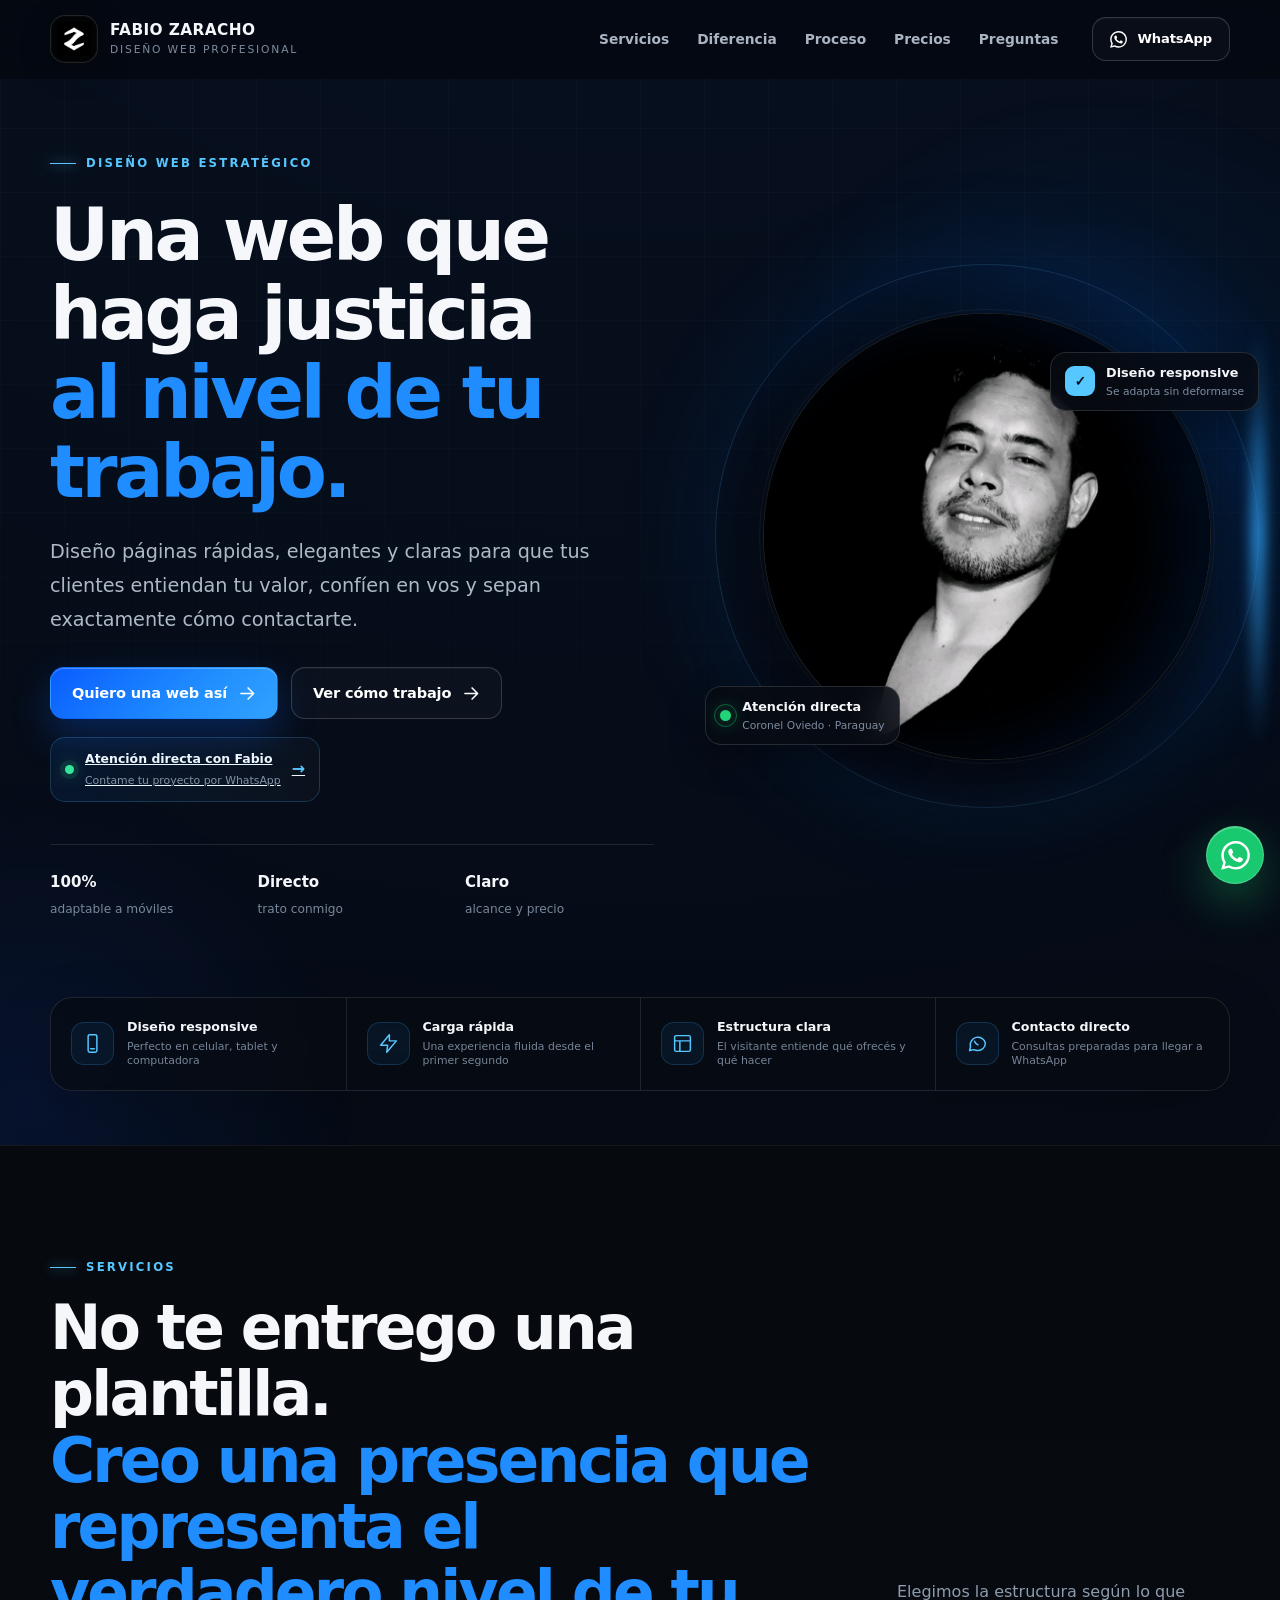
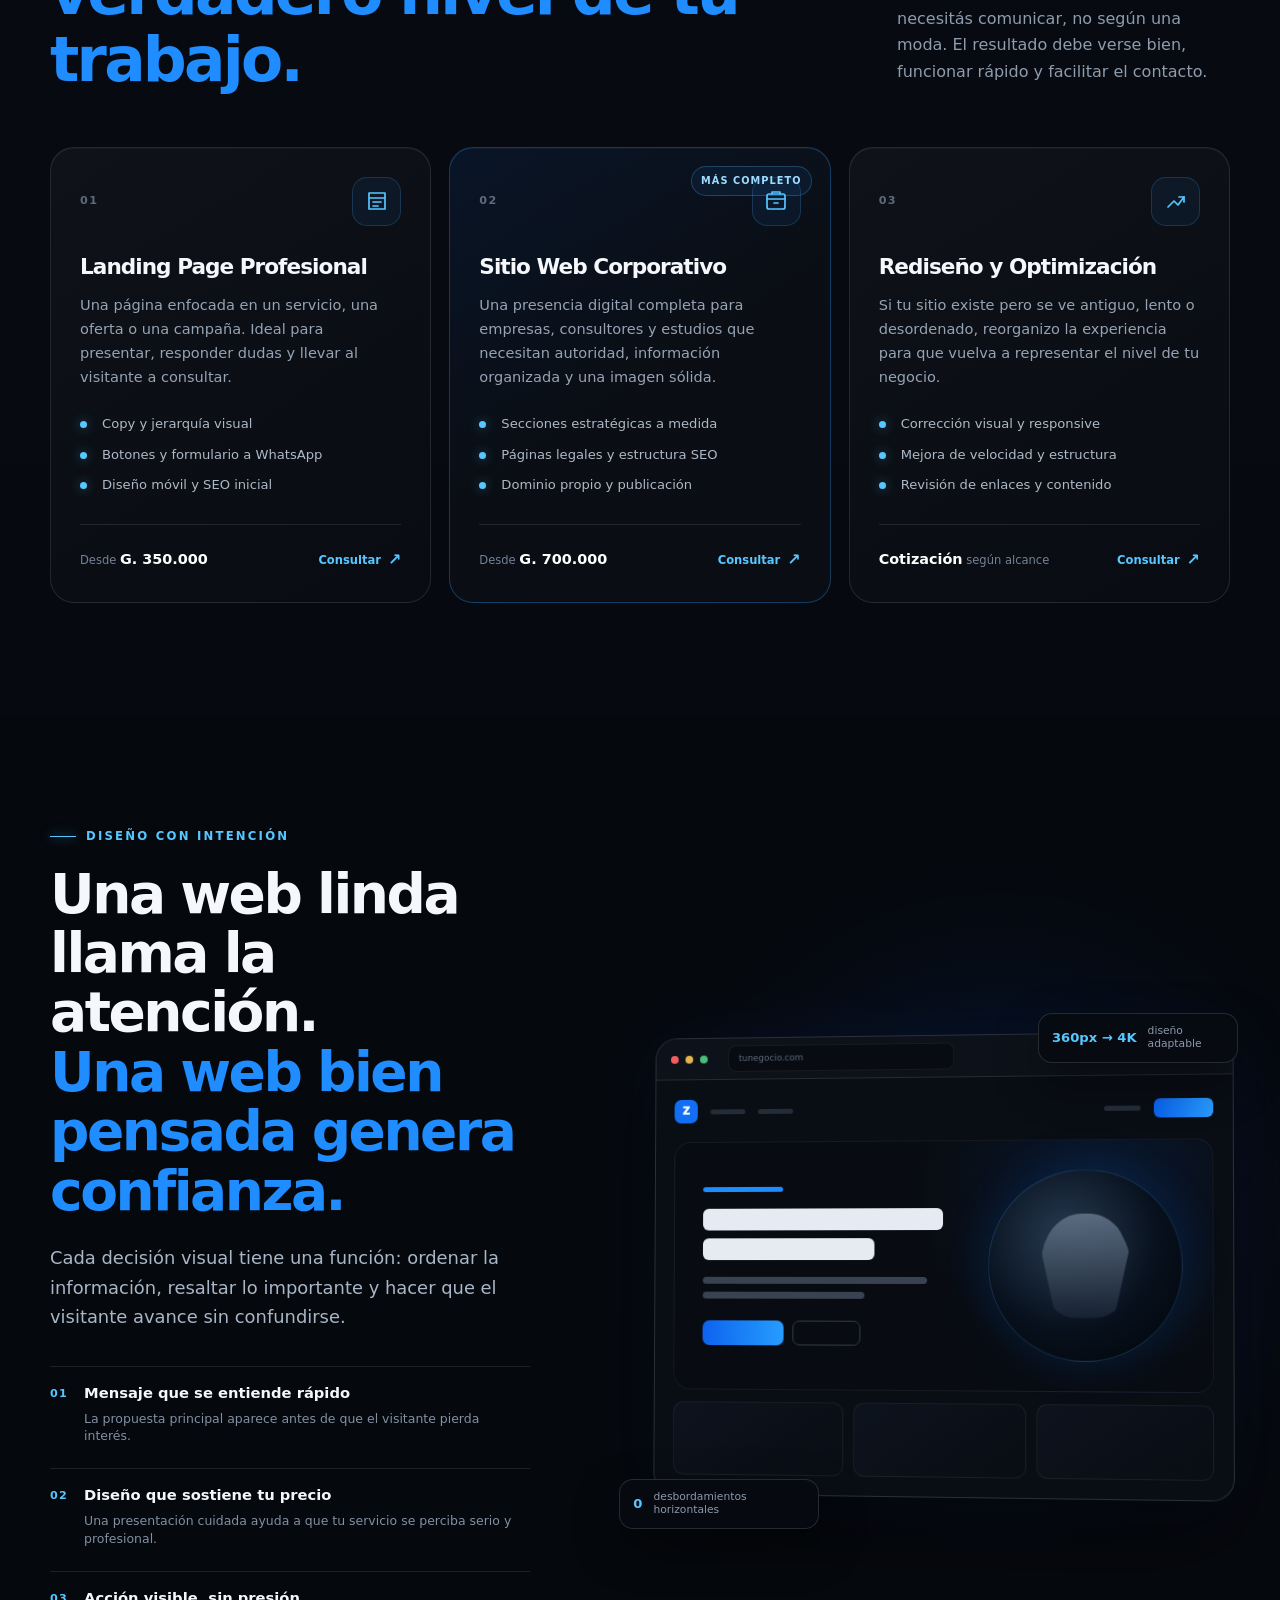
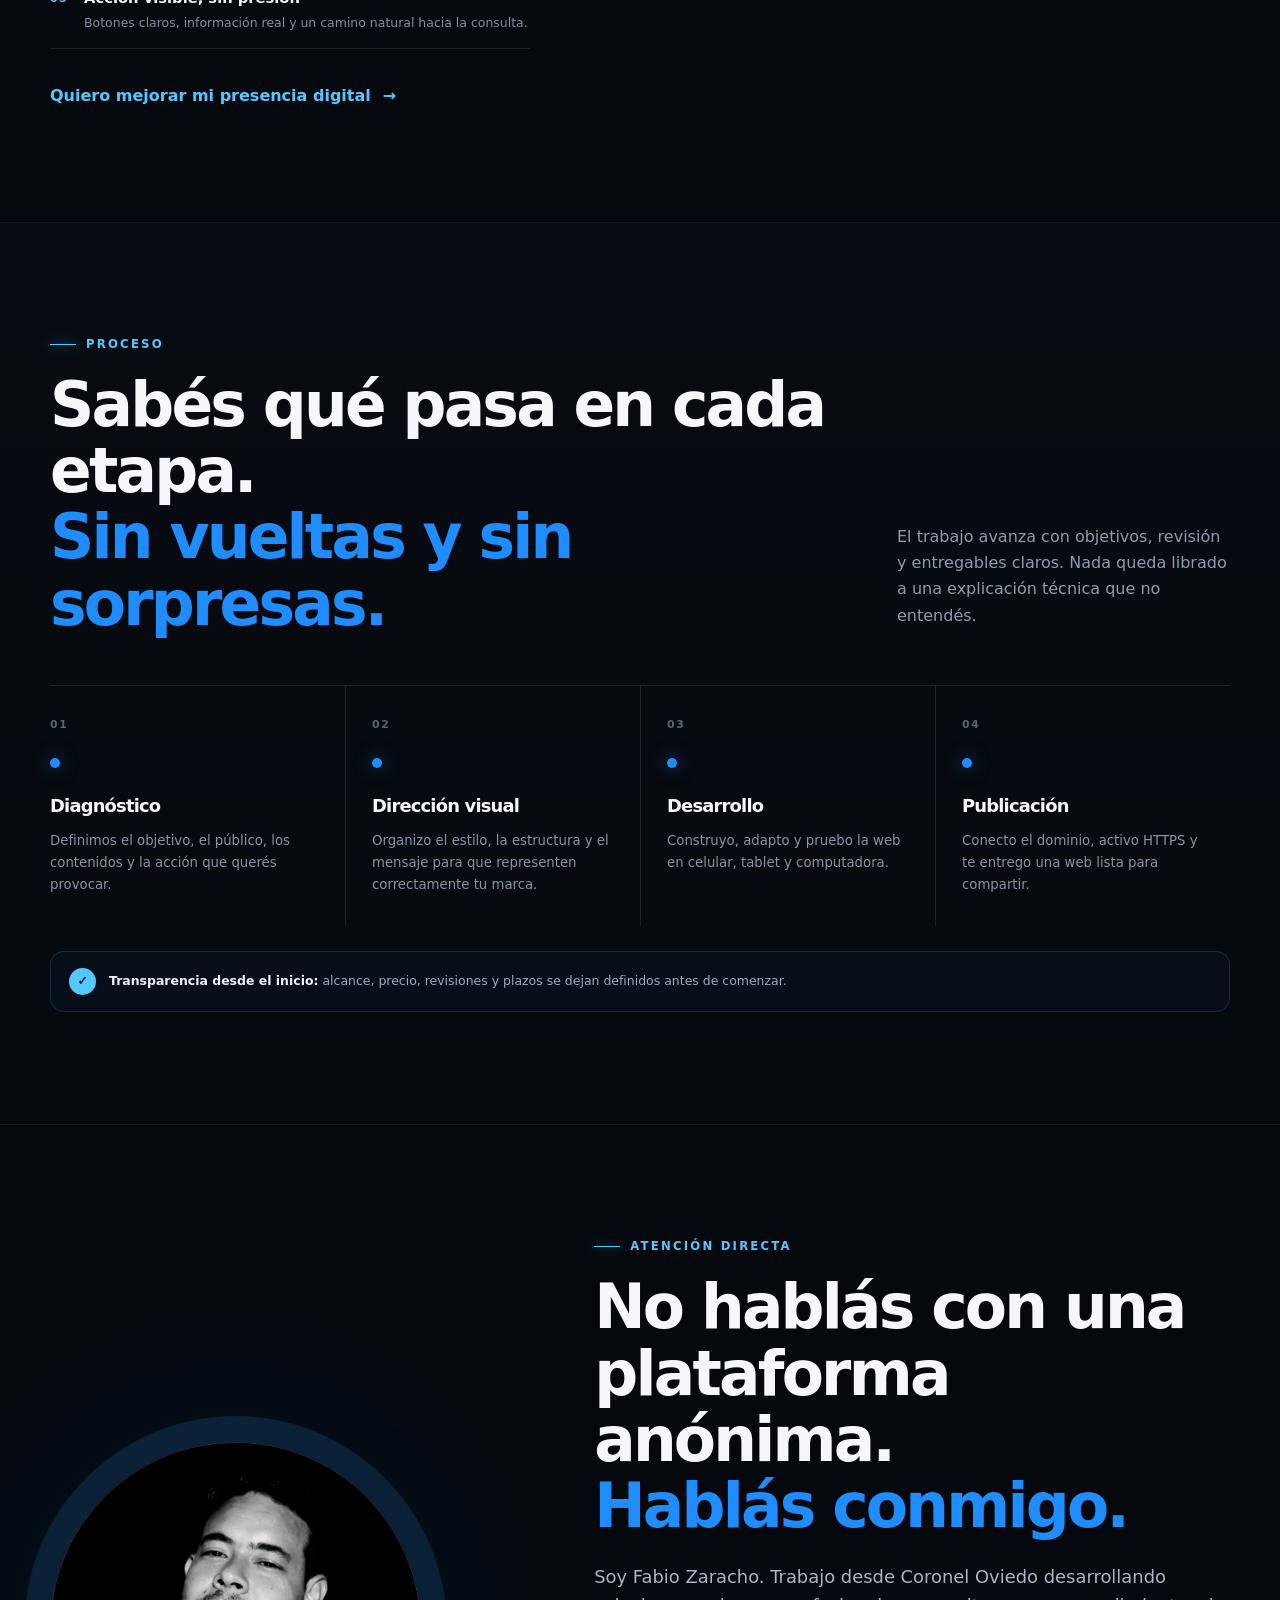
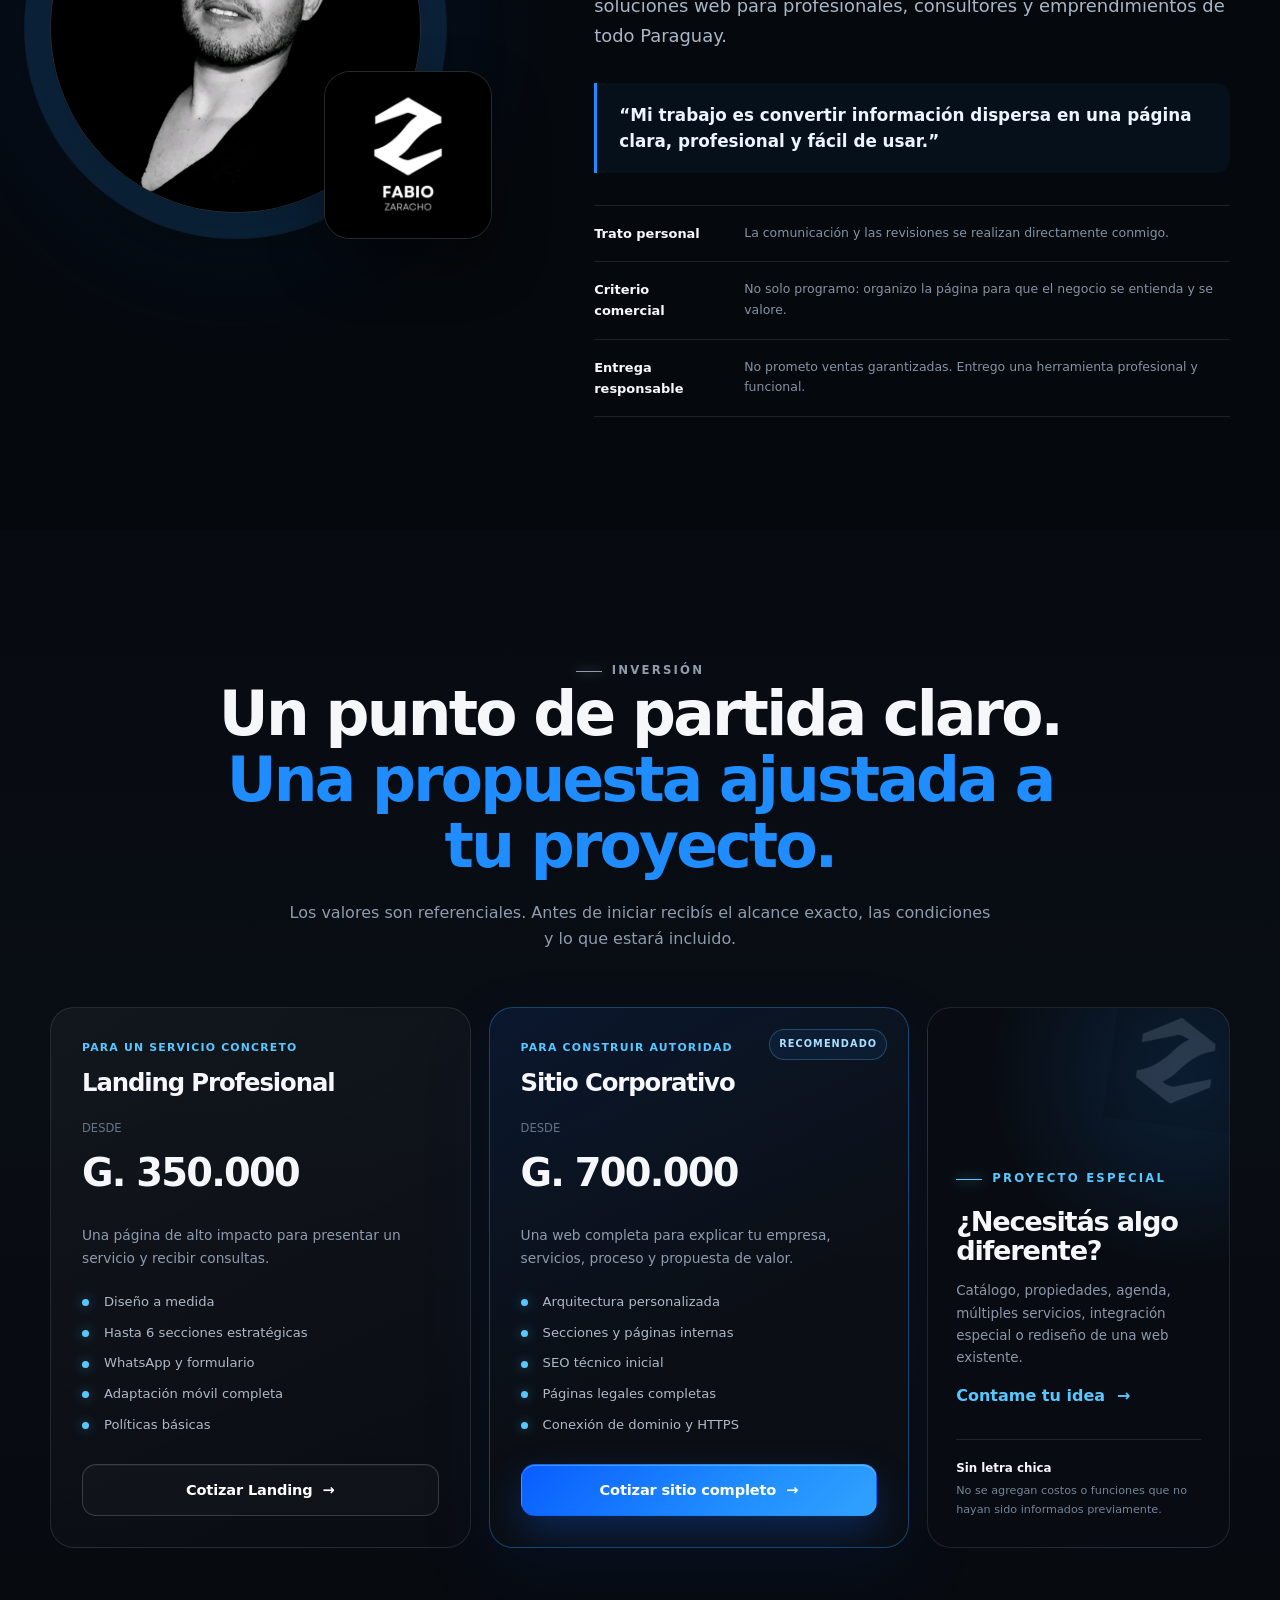
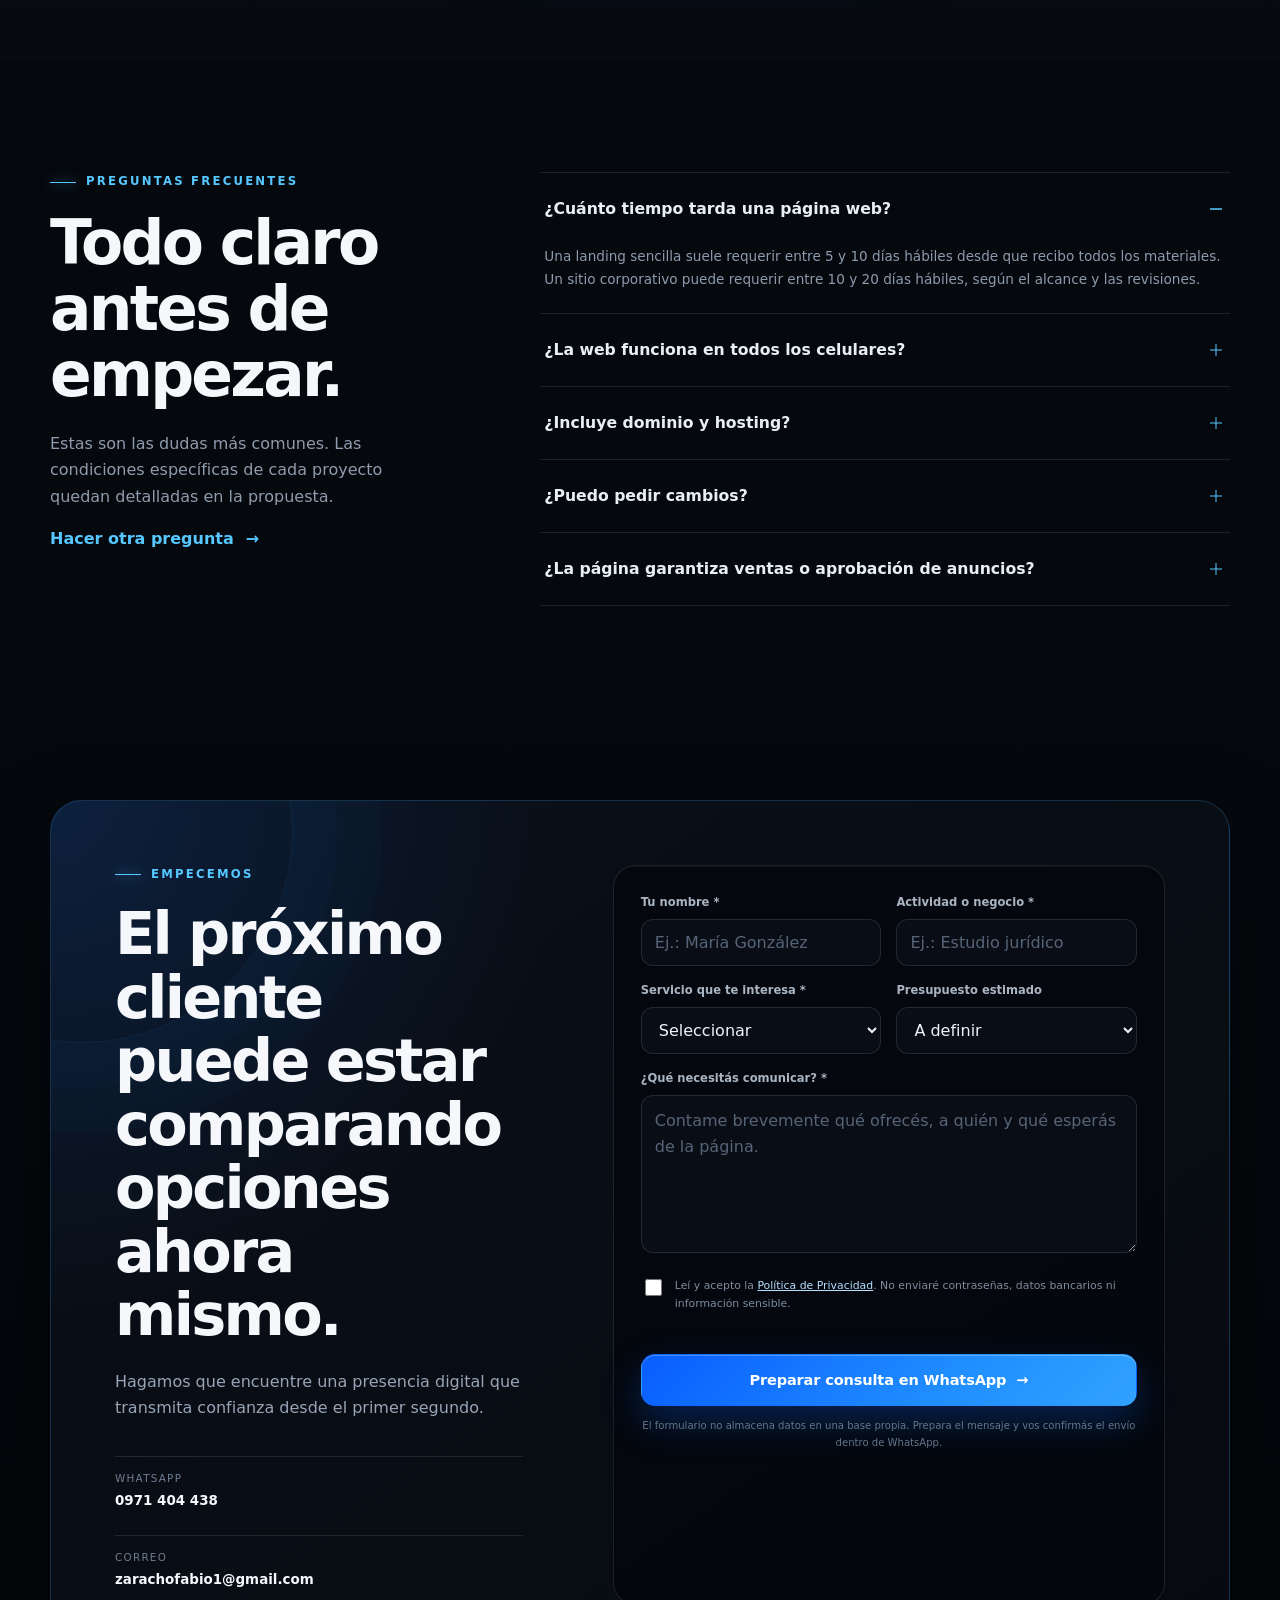
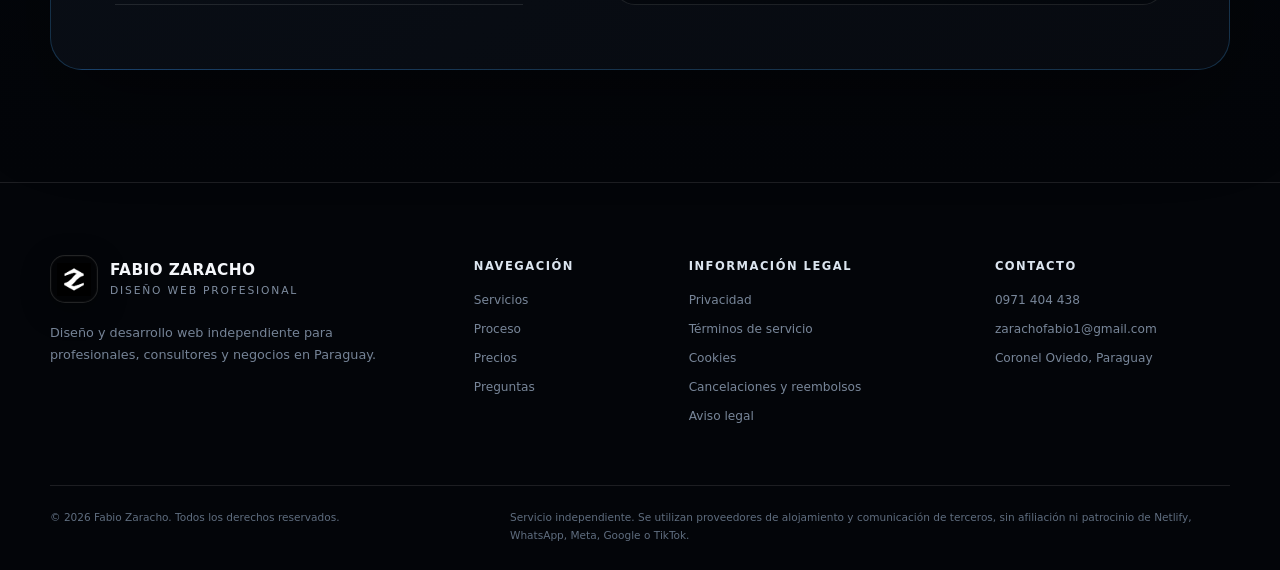
==== commit 5514c50c: "Restore brand images and add direct-contact conversion detail" ====
--- a/index.html
+++ b/index.html
@@ -121,6 +121,12 @@
             <a class="btn btn-ghost" href="#servicios">Ver cómo trabajo <svg viewBox="0 0 24 24" aria-hidden="true"><path d="M5 12h14M14 5l7 7-7 7"/></svg></a>
           </div>
 
+          <a class="hero-direct" href="https://wa.me/595971404438?text=Hola%20Fabio%2C%20quiero%20contarte%20mi%20proyecto%20web." target="_blank" rel="noopener noreferrer" aria-label="Hablar directamente con Fabio por WhatsApp">
+            <span class="hero-direct-dot" aria-hidden="true"></span>
+            <span><strong>Atención directa con Fabio</strong><small>Contame tu proyecto por WhatsApp</small></span>
+            <b aria-hidden="true">→</b>
+          </a>
+
           <div class="hero-proof" aria-label="Aspectos destacados">
             <div><strong>100%</strong><span>adaptable a móviles</span></div>
             <div><strong>Directo</strong><span>trato conmigo</span></div>
@@ -401,5 +407,4 @@
 
   <script src="assets/js/fabio-v4-20260802.js" defer></script>
 </body>
-</html>
-
+</html>
--- a/assets/css/fabio-v4-20260822-mobile.css
+++ b/assets/css/fabio-v4-20260822-mobile.css
@@ -156,6 +156,13 @@
 .hero h1 { max-width: 790px; }
 .hero-lead { max-width: 690px; margin-bottom: 31px; color: #aeb9c8; font-size: clamp(1.08rem,1.5vw,1.28rem); line-height: 1.75; }
 .hero-actions { display: flex; flex-wrap: wrap; gap: 13px; }
+.hero-direct { display: inline-flex; align-items: center; gap: 11px; max-width: 420px; margin-top: 18px; padding: 11px 14px; border: 1px solid rgba(74,180,255,.22); border-radius: 15px; color: #edf7ff; background: linear-gradient(100deg,rgba(24,126,255,.10),rgba(255,255,255,.025)); transition: border-color .2s ease, transform .2s ease; }
+.hero-direct:hover { border-color: rgba(92,193,255,.48); transform: translateY(-2px); }
+.hero-direct-dot { width: 9px; height: 9px; flex: 0 0 9px; border-radius: 50%; background: #36e49a; box-shadow: 0 0 0 5px rgba(54,228,154,.10),0 0 18px rgba(54,228,154,.5); }
+.hero-direct span:not(.hero-direct-dot) { display: grid; gap: 2px; min-width: 0; }
+.hero-direct strong { font-size: .78rem; }
+.hero-direct small { color: #8293a7; font-size: .68rem; }
+.hero-direct b { margin-left: auto; color: #5bc7ff; font-size: 1rem; }
 .hero-proof { display: grid; grid-template-columns: repeat(3,minmax(0,1fr)); gap: 18px; max-width: 660px; margin-top: 42px; padding-top: 25px; border-top: 1px solid var(--line); }
 .hero-proof div { min-width: 0; }
 .hero-proof strong, .hero-proof span { display: block; }
@@ -577,6 +584,7 @@
   .hero-lead { margin: 0 0 23px; font-size: .98rem; line-height: 1.65; text-align: left; }
   .hero-actions { display: grid; grid-template-columns: 1fr; gap: 10px; }
   .hero-actions .btn { width: 100%; min-height: 50px; }
+  .hero-direct { display: flex; width: 100%; max-width: none; margin-top: 12px; }
   .hero-proof { grid-template-columns: repeat(3,minmax(0,1fr)); gap: 8px; margin-top: 25px; padding-top: 18px; text-align: left; }
   .hero-proof div:last-child { grid-column: auto; }
   .hero-proof strong { font-size: .78rem; }
@@ -620,5 +628,4 @@
   .hero-proof { grid-template-columns: 1fr; }
   .hero-proof div:last-child { grid-column: auto; }
   .hero-visual { width: min(240px, 70vw); }
-}
-
+}
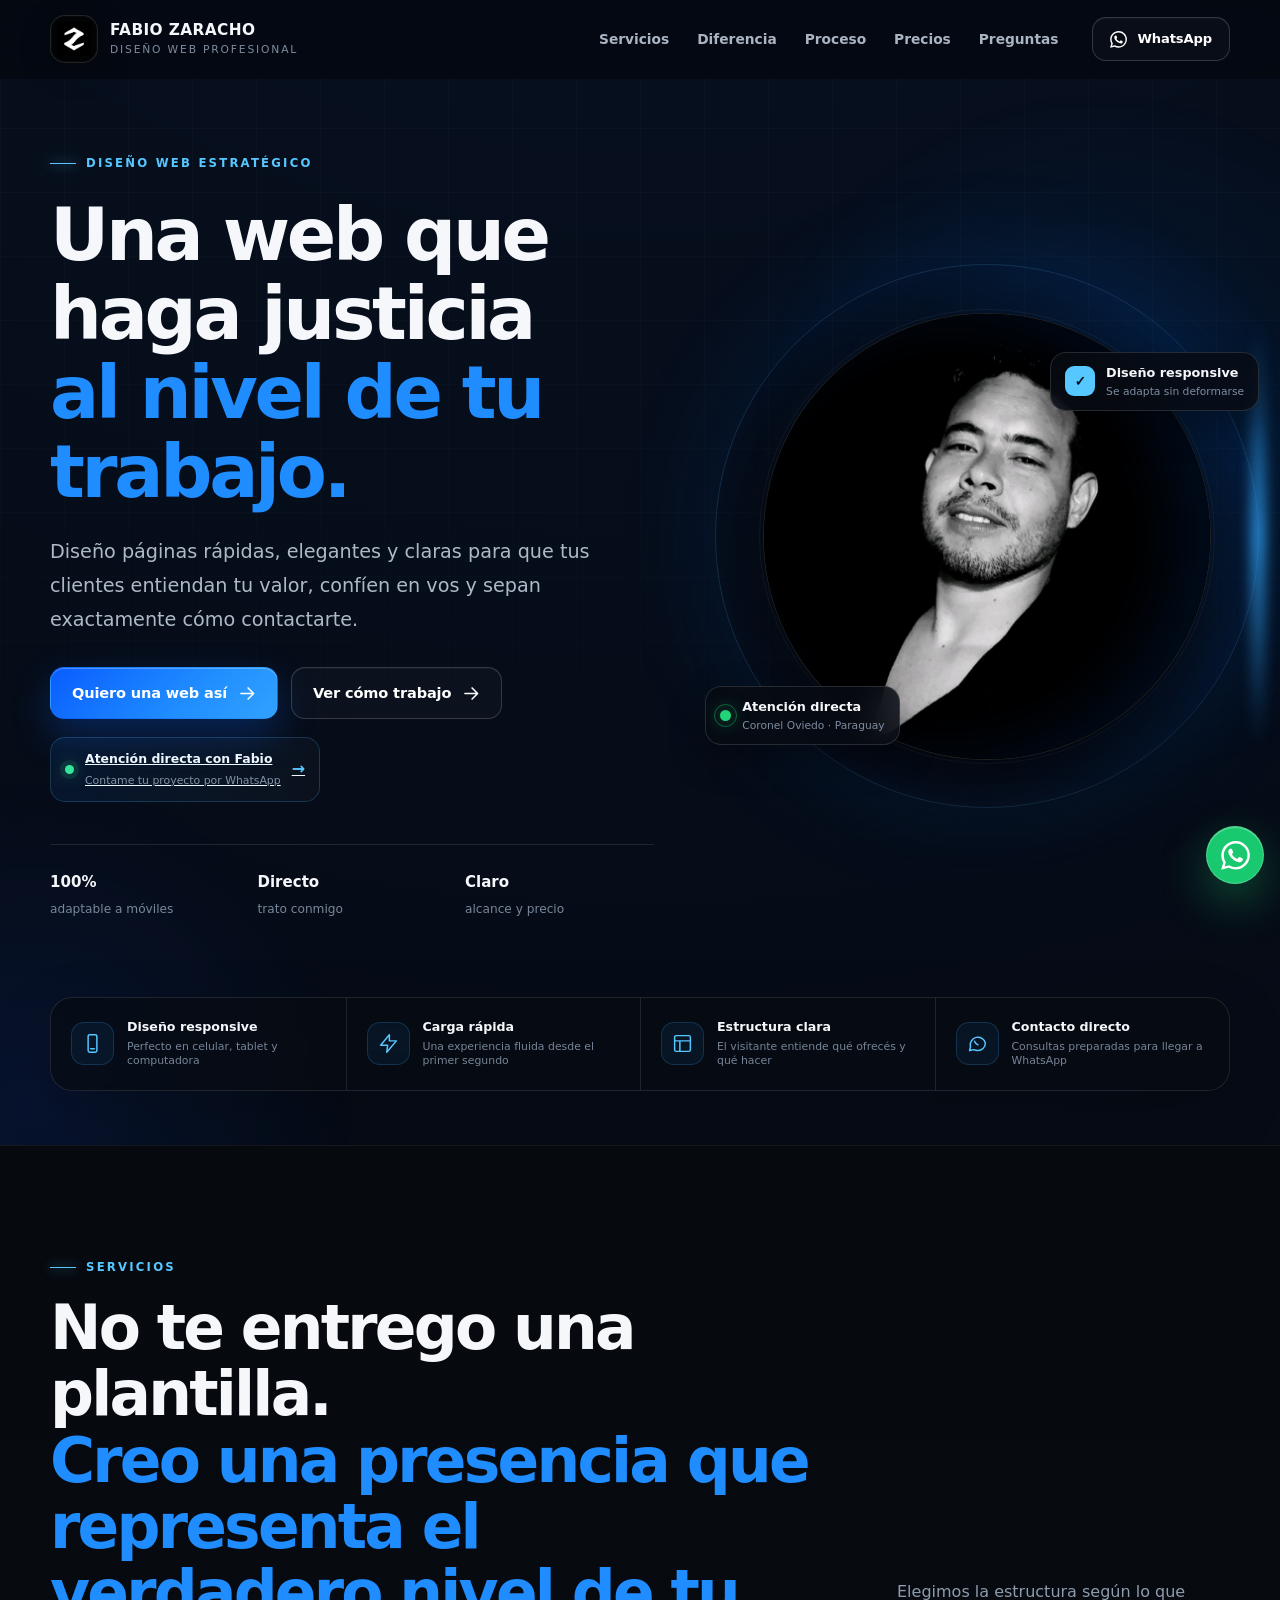
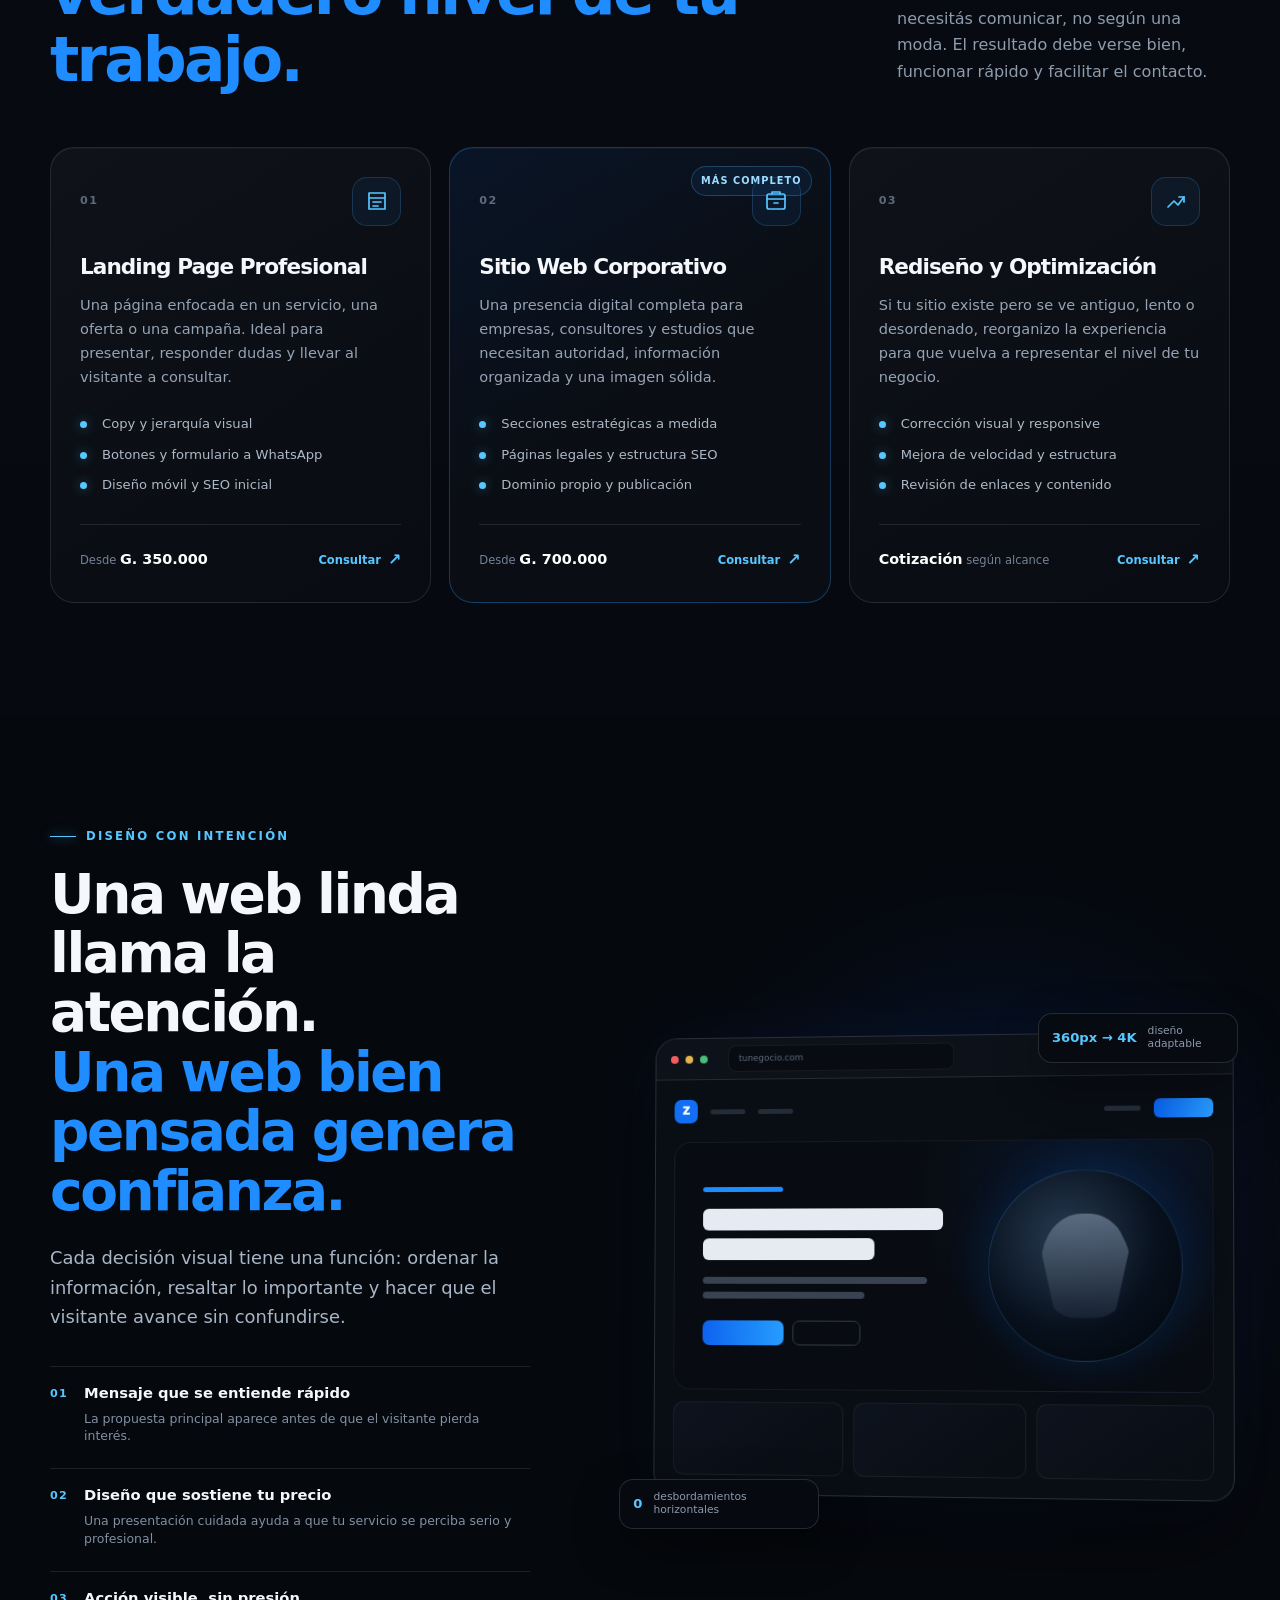
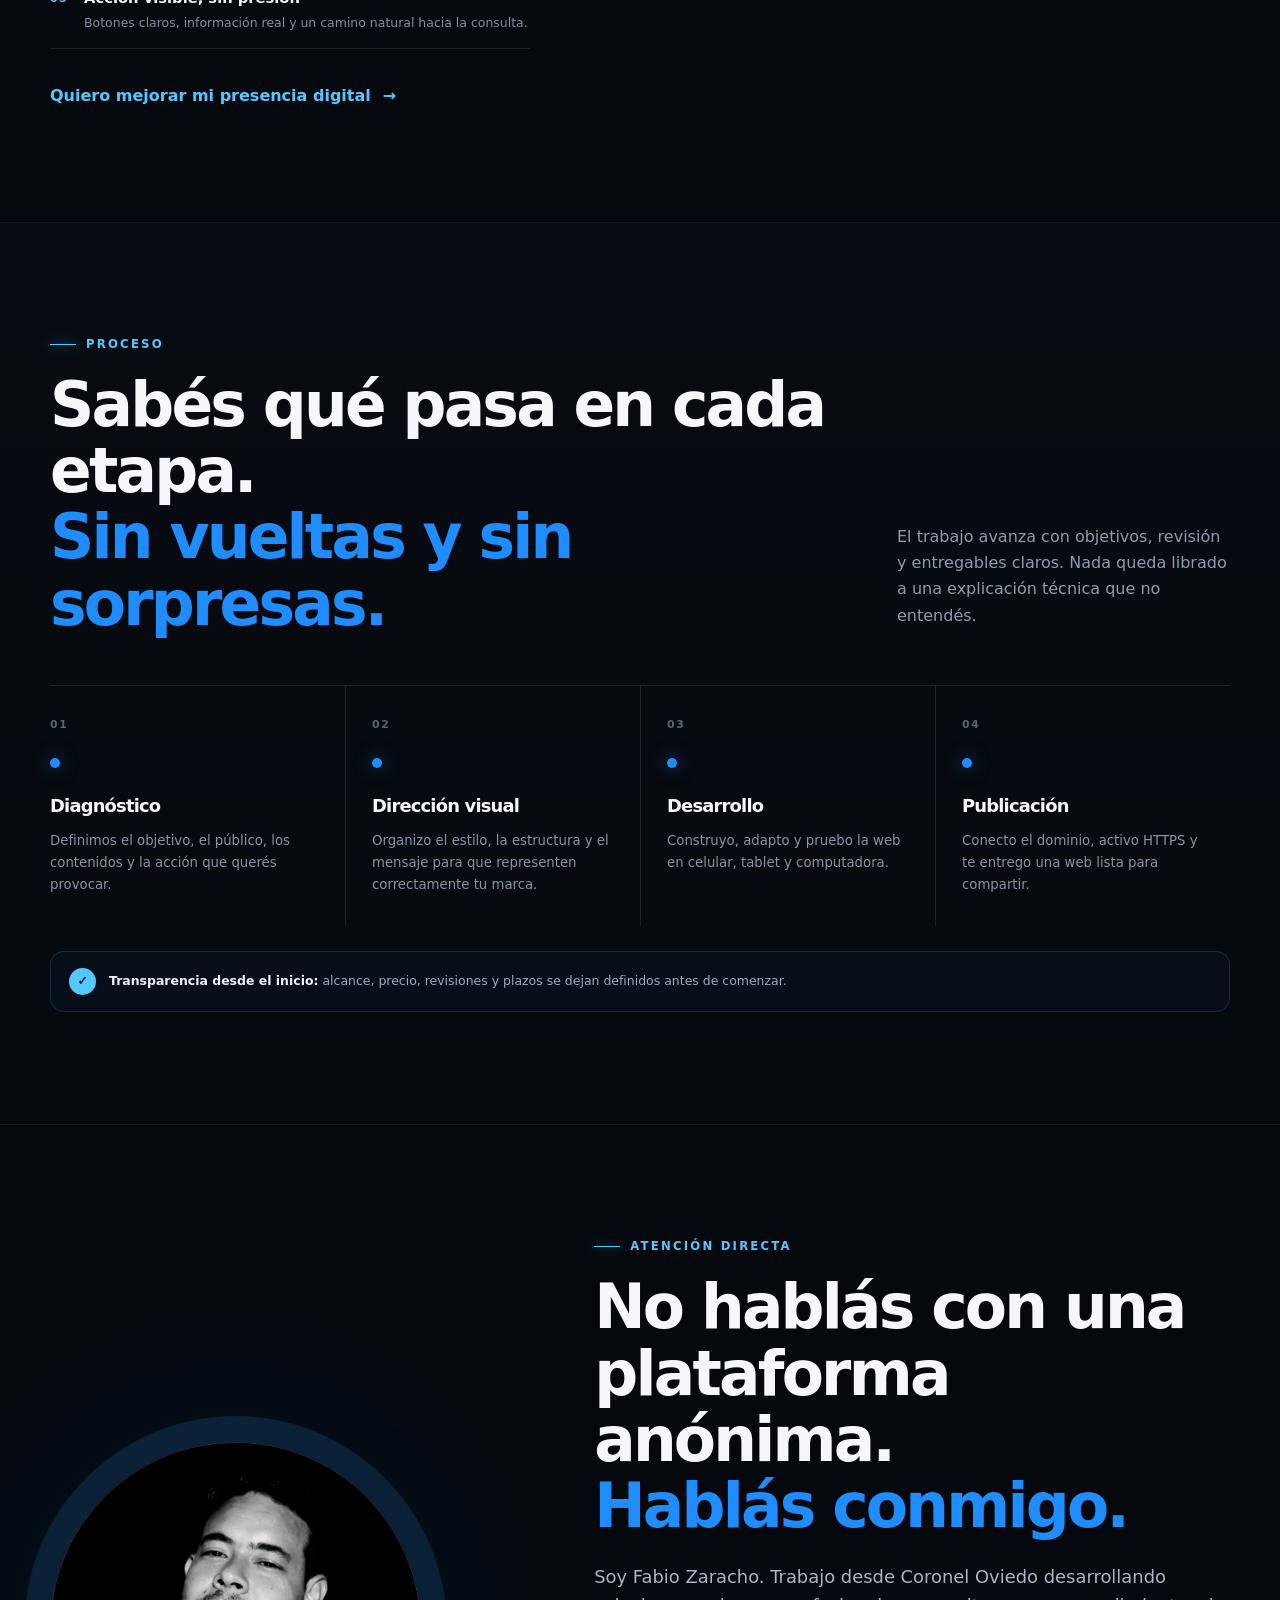
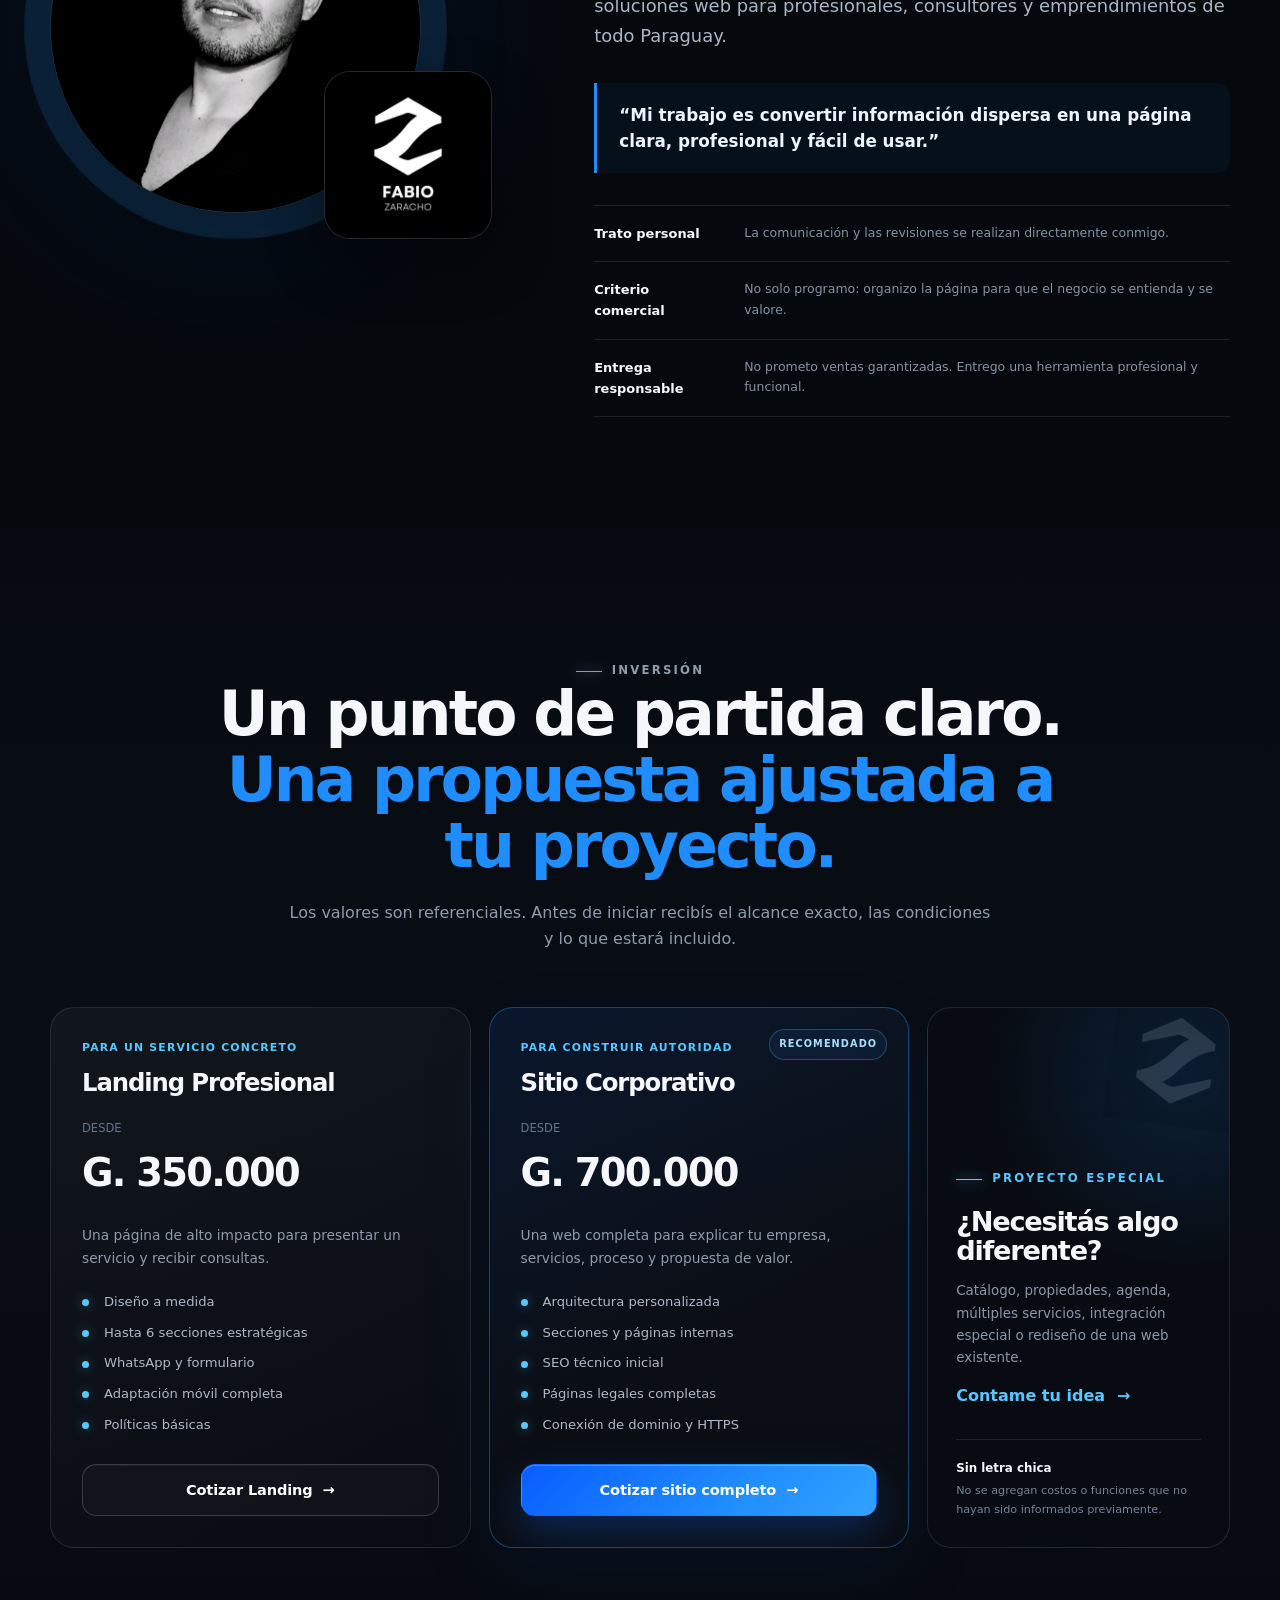
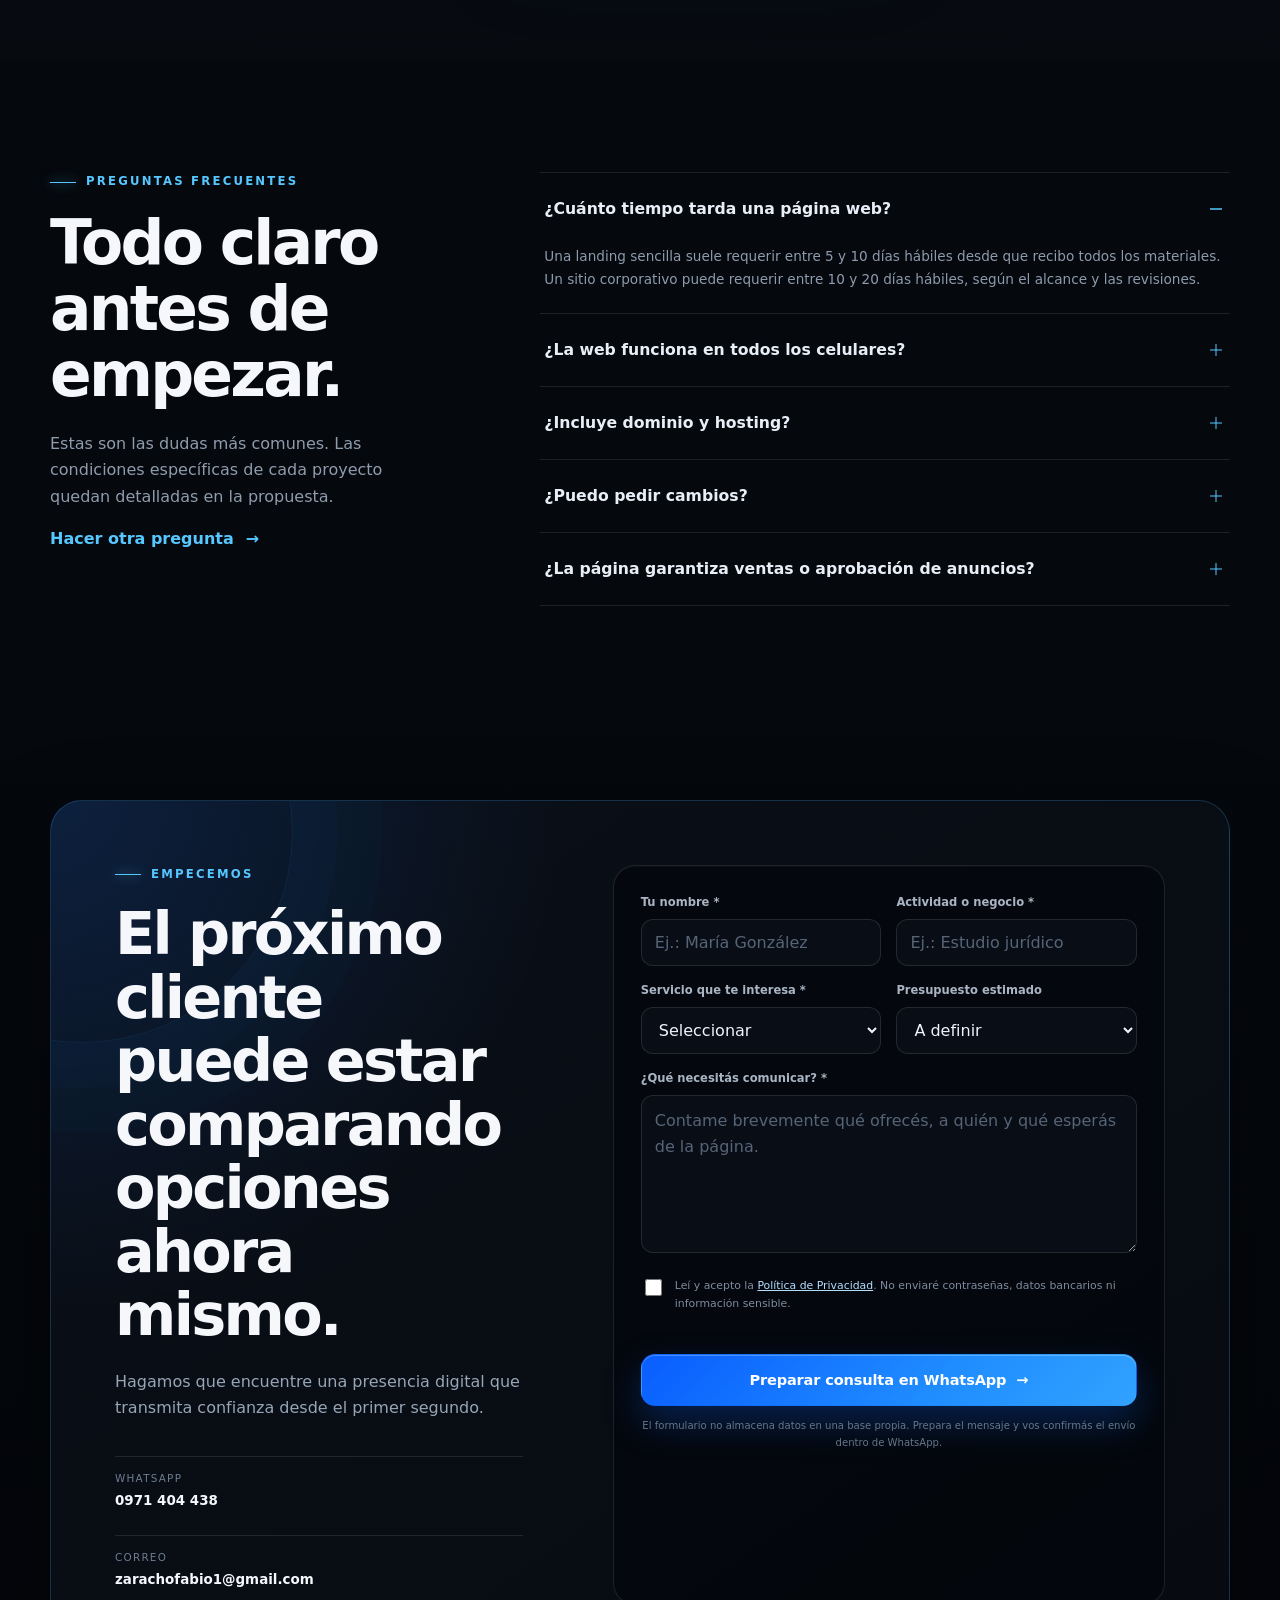
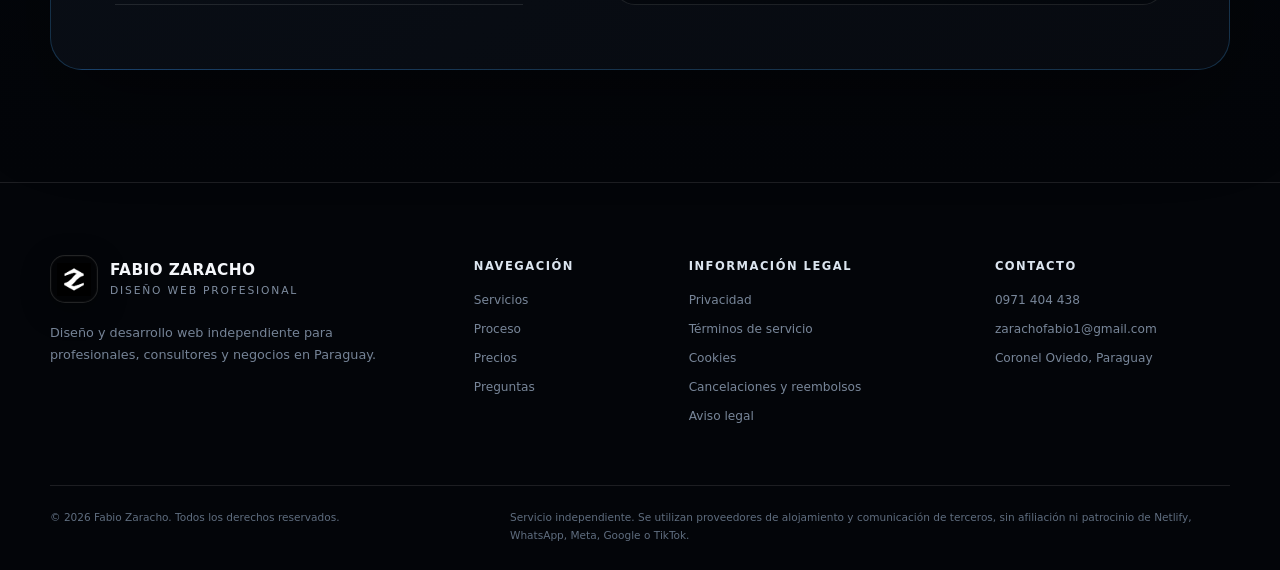
==== commit 5dde4ea5: "Complete TikTok lead event funnel" ====
--- a/index.html
+++ b/index.html
@@ -405,6 +405,6 @@
     <svg viewBox="0 0 24 24" aria-hidden="true"><path d="M20.52 3.48A11.8 11.8 0 0 0 12.08 0C5.56 0 .25 5.31.25 11.84c0 2.08.54 4.11 1.56 5.9L.15 23.8l6.2-1.63a11.78 11.78 0 0 0 5.72 1.46h.01c6.52 0 11.83-5.31 11.83-11.84 0-3.16-1.2-6.13-3.39-8.31Zm-8.44 18.15h-.01a9.77 9.77 0 0 1-4.98-1.36l-.36-.21-3.68.97.98-3.59-.23-.37a9.81 9.81 0 0 1-1.5-5.23c0-5.42 4.4-9.83 9.79-9.83a9.72 9.72 0 0 1 6.94 2.89 9.78 9.78 0 0 1 2.87 6.95c-.01 5.4-4.41 9.78-9.82 9.78Zm5.38-7.36c-.29-.15-1.74-.86-2.01-.96-.27-.1-.47-.15-.67.15-.2.3-.76.96-.94 1.16-.17.2-.34.22-.64.07-.29-.15-1.24-.46-2.37-1.46a8.91 8.91 0 0 1-1.64-2.04c-.17-.3-.02-.45.13-.6.13-.13.29-.34.44-.51.15-.17.2-.3.29-.5.1-.2.05-.37-.02-.52-.07-.15-.67-1.61-.91-2.2-.24-.58-.49-.5-.67-.51h-.57c-.2 0-.52.08-.79.37-.27.3-1.04 1.02-1.04 2.48s1.07 2.87 1.21 3.07c.15.2 2.1 3.2 5.08 4.49.71.31 1.26.49 1.7.63.71.23 1.36.2 1.87.12.57-.09 1.74-.71 1.98-1.4.25-.68.25-1.27.17-1.4-.07-.12-.27-.2-.56-.34Z"/></svg>
   </a>
 
-  <script src="assets/js/fabio-v4-20260802.js" defer></script>
+  <script src="assets/js/fabio-v5-events-20260822.js" defer></script>
 </body>
 </html>
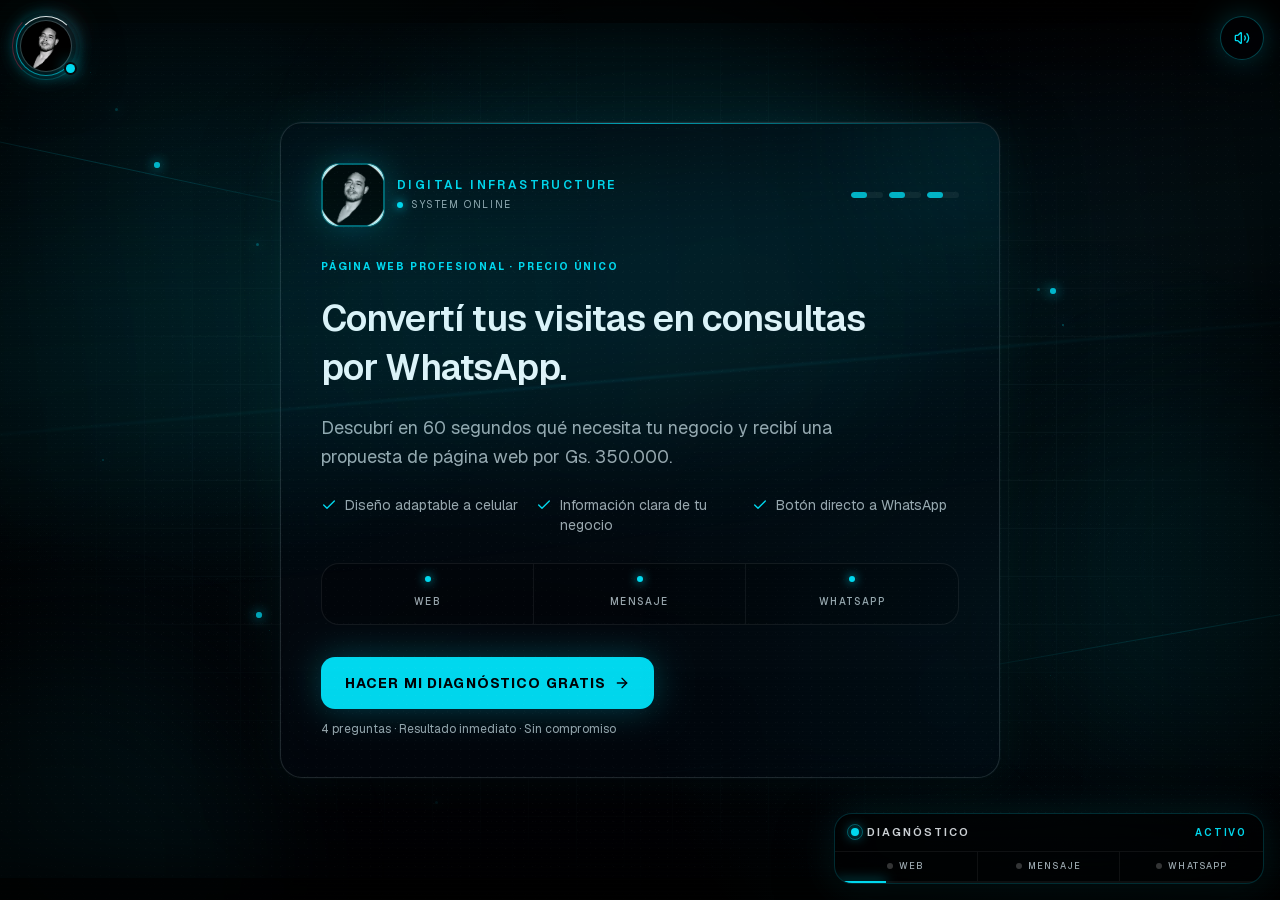
==== commit cd251966: "Deploy gamified diagnostic funnel with TikTok Contact tracking" ====
--- a/index.html
+++ b/index.html
@@ -1,410 +1 @@
-<!doctype html>
-<html lang="es-PY">
-<head>
-  <meta charset="utf-8">
-  <meta name="viewport" content="width=device-width, initial-scale=1, viewport-fit=cover">
-  <meta name="description" content="Diseño y desarrollo de páginas web profesionales para consultores, profesionales independientes y negocios. Sitios rápidos, claros y adaptados a celulares en Paraguay.">
-  <meta name="robots" content="index,follow,max-image-preview:large,max-snippet:-1,max-video-preview:-1">
-  <meta name="referrer" content="strict-origin-when-cross-origin">
-  <meta name="theme-color" content="#05070b">
-  <link rel="canonical" href="https://fabiozaracho.com/">
-  <link rel="icon" type="image/png" sizes="32x32" href="assets/img/favicon-32.png">
-  <link rel="icon" type="image/png" sizes="192x192" href="assets/img/favicon-192.png">
-  <link rel="apple-touch-icon" href="assets/img/favicon-192.png">
-  <link rel="manifest" href="site.webmanifest">
-
-  <meta property="og:type" content="website">
-  <meta property="og:locale" content="es_PY">
-  <meta property="og:site_name" content="Fabio Zaracho — Diseño Web Profesional">
-  <meta property="og:title" content="Fabio Zaracho | Diseño web que inspira confianza">
-  <meta property="og:description" content="Páginas web rápidas, modernas y diseñadas para que tu negocio se vea tan profesional como realmente es.">
-  <meta property="og:url" content="https://fabiozaracho.com/">
-  <meta property="og:image" content="https://fabiozaracho.com/assets/img/og-fabio-zaracho.jpg">
-  <meta property="og:image:width" content="1200">
-  <meta property="og:image:height" content="630">
-  <meta property="og:image:alt" content="Fabio Zaracho — Diseño web profesional">
-  <meta name="twitter:card" content="summary_large_image">
-  <meta name="twitter:title" content="Fabio Zaracho | Diseño web profesional">
-  <meta name="twitter:description" content="Diseño páginas web rápidas, elegantes y adaptadas a todos los dispositivos.">
-  <meta name="twitter:image" content="https://fabiozaracho.com/assets/img/og-fabio-zaracho.jpg">
-
-  <title>Fabio Zaracho | Diseño web profesional en Paraguay</title>
-  <link rel="preload" href="assets/img/fabio-zaracho.webp" as="image" type="image/webp">
-  <link rel="stylesheet" href="assets/css/fabio-v4-20260822-mobile.css">
-
-  <!-- TikTok Pixel: chatgpt -->
-  <script src="assets/js/tiktok-pixel.js"></script>
-
-  <script type="application/ld+json">
-  {
-    "@context": "https://schema.org",
-    "@type": "ProfessionalService",
-    "name": "Fabio Zaracho — Diseño Web Profesional",
-    "url": "https://fabiozaracho.com/",
-    "logo": "https://fabiozaracho.com/assets/img/logo-fabio-zaracho.webp",
-    "image": "https://fabiozaracho.com/assets/img/og-fabio-zaracho.jpg",
-    "description": "Diseño y desarrollo de páginas web profesionales para consultores, profesionales independientes y negocios.",
-    "telephone": "+595971404438",
-    "email": "zarachofabio1@gmail.com",
-    "priceRange": "Gs. 350.000 - Gs. 700.000+",
-    "address": {
-      "@type": "PostalAddress",
-      "addressLocality": "Coronel Oviedo",
-      "addressRegion": "Caaguazú",
-      "addressCountry": "PY"
-    },
-    "areaServed": ["Paraguay", "Sudamérica"],
-    "founder": {"@type": "Person", "name": "Fabio Zaracho"},
-    "contactPoint": {
-      "@type": "ContactPoint",
-      "telephone": "+595971404438",
-      "contactType": "sales",
-      "availableLanguage": ["Spanish"]
-    }
-  }
-  </script>
-</head>
-<body>
-  <a class="skip-link" href="#contenido">Ir al contenido principal</a>
-  <div class="page-noise" aria-hidden="true"></div>
-
-  <header class="site-header" data-header>
-    <div class="container nav-shell">
-      <a class="brand" href="#inicio" aria-label="Fabio Zaracho, ir al inicio">
-        <span class="brand-symbol"><img src="assets/img/marca-fz.webp" width="48" height="48" alt="" aria-hidden="true"></span>
-        <span class="brand-copy"><strong>Fabio Zaracho</strong><small>Diseño web profesional</small></span>
-      </a>
-
-      <nav class="desktop-nav" aria-label="Navegación principal">
-        <a href="#servicios">Servicios</a>
-        <a href="#diferencia">Diferencia</a>
-        <a href="#proceso">Proceso</a>
-        <a href="#precios">Precios</a>
-        <a href="#preguntas">Preguntas</a>
-      </nav>
-
-      <a class="btn btn-outline btn-header" href="https://wa.me/595971404438?text=Hola%20Fabio%2C%20vi%20tu%20p%C3%A1gina%20y%20quiero%20cotizar%20una%20web." target="_blank" rel="noopener noreferrer">
-        <svg viewBox="0 0 24 24" aria-hidden="true"><path d="M20.52 3.48A11.8 11.8 0 0 0 12.08 0C5.56 0 .25 5.31.25 11.84c0 2.08.54 4.11 1.56 5.9L.15 23.8l6.2-1.63a11.78 11.78 0 0 0 5.72 1.46h.01c6.52 0 11.83-5.31 11.83-11.84 0-3.16-1.2-6.13-3.39-8.31Zm-8.44 18.15h-.01a9.77 9.77 0 0 1-4.98-1.36l-.36-.21-3.68.97.98-3.59-.23-.37a9.81 9.81 0 0 1-1.5-5.23c0-5.42 4.4-9.83 9.79-9.83a9.72 9.72 0 0 1 6.94 2.89 9.78 9.78 0 0 1 2.87 6.95c-.01 5.4-4.41 9.78-9.82 9.78Zm5.38-7.36c-.29-.15-1.74-.86-2.01-.96-.27-.1-.47-.15-.67.15-.2.3-.76.96-.94 1.16-.17.2-.34.22-.64.07-.29-.15-1.24-.46-2.37-1.46a8.91 8.91 0 0 1-1.64-2.04c-.17-.3-.02-.45.13-.6.13-.13.29-.34.44-.51.15-.17.2-.3.29-.5.1-.2.05-.37-.02-.52-.07-.15-.67-1.61-.91-2.2-.24-.58-.49-.5-.67-.51h-.57c-.2 0-.52.08-.79.37-.27.3-1.04 1.02-1.04 2.48s1.07 2.87 1.21 3.07c.15.2 2.1 3.2 5.08 4.49.71.31 1.26.49 1.7.63.71.23 1.36.2 1.87.12.57-.09 1.74-.71 1.98-1.4.25-.68.25-1.27.17-1.4-.07-.12-.27-.2-.56-.34Z"/></svg>
-        WhatsApp
-      </a>
-
-      <button class="menu-btn" type="button" data-menu-button aria-label="Abrir menú" aria-controls="menu-movil" aria-expanded="false">
-        <span></span><span></span><span></span>
-      </button>
-    </div>
-
-    <nav id="menu-movil" class="mobile-nav" data-mobile-nav hidden aria-label="Navegación móvil">
-      <a href="#servicios">Servicios</a>
-      <a href="#diferencia">Diferencia</a>
-      <a href="#proceso">Proceso</a>
-      <a href="#precios">Precios</a>
-      <a href="#preguntas">Preguntas</a>
-      <a class="mobile-contact" href="https://wa.me/595971404438?text=Hola%20Fabio%2C%20quiero%20cotizar%20una%20p%C3%A1gina%20web." target="_blank" rel="noopener noreferrer">Cotizar por WhatsApp</a>
-    </nav>
-  </header>
-
-  <main id="contenido">
-    <section id="inicio" class="hero">
-      <div class="hero-orb hero-orb-one" aria-hidden="true"></div>
-      <div class="hero-orb hero-orb-two" aria-hidden="true"></div>
-      <div class="container hero-grid">
-        <div class="hero-copy reveal">
-          <div class="eyebrow hero-eyebrow"><span></span> Diseño web estratégico</div>
-          <h1>Una web que haga justicia<br><em>al nivel de tu trabajo.</em></h1>
-          <p class="hero-lead">Diseño páginas rápidas, elegantes y claras para que tus clientes entiendan tu valor, confíen en vos y sepan exactamente cómo contactarte.</p>
-
-          <div class="hero-actions">
-            <a class="btn btn-primary" href="https://wa.me/595971404438?text=Hola%20Fabio%2C%20quiero%20una%20web%20profesional.%20Mi%20actividad%20es%3A%20" target="_blank" rel="noopener noreferrer">
-              Quiero una web así
-              <svg viewBox="0 0 24 24" aria-hidden="true"><path d="M5 12h14M14 5l7 7-7 7"/></svg>
-            </a>
-            <a class="btn btn-ghost" href="#servicios">Ver cómo trabajo <svg viewBox="0 0 24 24" aria-hidden="true"><path d="M5 12h14M14 5l7 7-7 7"/></svg></a>
-          </div>
-
-          <a class="hero-direct" href="https://wa.me/595971404438?text=Hola%20Fabio%2C%20quiero%20contarte%20mi%20proyecto%20web." target="_blank" rel="noopener noreferrer" aria-label="Hablar directamente con Fabio por WhatsApp">
-            <span class="hero-direct-dot" aria-hidden="true"></span>
-            <span><strong>Atención directa con Fabio</strong><small>Contame tu proyecto por WhatsApp</small></span>
-            <b aria-hidden="true">→</b>
-          </a>
-
-          <div class="hero-proof" aria-label="Aspectos destacados">
-            <div><strong>100%</strong><span>adaptable a móviles</span></div>
-            <div><strong>Directo</strong><span>trato conmigo</span></div>
-            <div><strong>Claro</strong><span>alcance y precio</span></div>
-          </div>
-        </div>
-
-        <div class="hero-visual reveal" data-delay="120">
-          <div class="portrait-halo" aria-hidden="true"></div>
-          <div class="portrait-frame">
-            <img src="assets/img/fabio-zaracho.webp" width="520" height="520" alt="Fabio Zaracho, diseñador y desarrollador web" fetchpriority="high">
-          </div>
-          <div class="visual-card visual-card-top">
-            <span class="visual-icon">✓</span>
-            <p><strong>Diseño responsive</strong><small>Se adapta sin deformarse</small></p>
-          </div>
-          <div class="visual-card visual-card-bottom">
-            <span class="visual-pulse"></span>
-            <p><strong>Atención directa</strong><small>Coronel Oviedo · Paraguay</small></p>
-          </div>
-        </div>
-      </div>
-
-      <div class="container value-strip reveal" data-delay="180">
-        <div class="value-item">
-          <span class="value-icon"><svg viewBox="0 0 24 24" aria-hidden="true"><rect x="7" y="2" width="10" height="20" rx="2"/><path d="M10 18h4"/></svg></span>
-          <p><strong>Diseño responsive</strong><small>Perfecto en celular, tablet y computadora</small></p>
-        </div>
-        <div class="value-item">
-          <span class="value-icon"><svg viewBox="0 0 24 24" aria-hidden="true"><path d="M13 2 3 14h8l-1 8 11-13h-8z"/></svg></span>
-          <p><strong>Carga rápida</strong><small>Una experiencia fluida desde el primer segundo</small></p>
-        </div>
-        <div class="value-item">
-          <span class="value-icon"><svg viewBox="0 0 24 24" aria-hidden="true"><rect x="3" y="3" width="18" height="18" rx="2"/><path d="M3 9h18M9 21V9"/></svg></span>
-          <p><strong>Estructura clara</strong><small>El visitante entiende qué ofrecés y qué hacer</small></p>
-        </div>
-        <div class="value-item">
-          <span class="value-icon"><svg viewBox="0 0 24 24" aria-hidden="true"><path d="M21 11.5a8.5 8.5 0 0 1-9 8.5 9.7 9.7 0 0 1-4.2-1L3 20l1-4.5A8.5 8.5 0 1 1 21 11.5Z"/><path d="M8.5 9.5c.8 2 2 3.2 4 4"/></svg></span>
-          <p><strong>Contacto directo</strong><small>Consultas preparadas para llegar a WhatsApp</small></p>
-        </div>
-      </div>
-    </section>
-
-    <section id="servicios" class="section section-services">
-      <div class="container">
-        <div class="section-heading reveal">
-          <div><p class="eyebrow"><span></span> Servicios</p><h2>No te entrego una plantilla.<br><em>Creo una presencia que representa el verdadero nivel de tu trabajo.</em></h2></div>
-          <p>Elegimos la estructura según lo que necesitás comunicar, no según una moda. El resultado debe verse bien, funcionar rápido y facilitar el contacto.</p>
-        </div>
-
-        <div class="services-grid">
-          <article class="service-card reveal">
-            <div class="service-top">
-              <span class="service-number">01</span>
-              <span class="service-icon"><svg viewBox="0 0 24 24" aria-hidden="true"><path d="M4 4h16v16H4zM4 9h16M8 13h8M8 17h5"/></svg></span>
-            </div>
-            <h3>Landing Page Profesional</h3>
-            <p>Una página enfocada en un servicio, una oferta o una campaña. Ideal para presentar, responder dudas y llevar al visitante a consultar.</p>
-            <ul>
-              <li>Copy y jerarquía visual</li>
-              <li>Botones y formulario a WhatsApp</li>
-              <li>Diseño móvil y SEO inicial</li>
-            </ul>
-            <div class="service-footer"><span>Desde <strong>G. 350.000</strong></span><a href="#contacto" aria-label="Consultar por Landing Page">Consultar <b>↗</b></a></div>
-          </article>
-
-          <article class="service-card service-featured reveal" data-delay="100">
-            <div class="featured-label">Más completo</div>
-            <div class="service-top">
-              <span class="service-number">02</span>
-              <span class="service-icon"><svg viewBox="0 0 24 24" aria-hidden="true"><rect x="3" y="5" width="18" height="15" rx="2"/><path d="M8 5V3h8v2M3 10h18M10 14h4"/></svg></span>
-            </div>
-            <h3>Sitio Web Corporativo</h3>
-            <p>Una presencia digital completa para empresas, consultores y estudios que necesitan autoridad, información organizada y una imagen sólida.</p>
-            <ul>
-              <li>Secciones estratégicas a medida</li>
-              <li>Páginas legales y estructura SEO</li>
-              <li>Dominio propio y publicación</li>
-            </ul>
-            <div class="service-footer"><span>Desde <strong>G. 700.000</strong></span><a href="#contacto" aria-label="Consultar por sitio corporativo">Consultar <b>↗</b></a></div>
-          </article>
-
-          <article class="service-card reveal" data-delay="200">
-            <div class="service-top">
-              <span class="service-number">03</span>
-              <span class="service-icon"><svg viewBox="0 0 24 24" aria-hidden="true"><path d="M4 18 10 12l4 4 6-8"/><path d="M15 8h5v5"/></svg></span>
-            </div>
-            <h3>Rediseño y Optimización</h3>
-            <p>Si tu sitio existe pero se ve antiguo, lento o desordenado, reorganizo la experiencia para que vuelva a representar el nivel de tu negocio.</p>
-            <ul>
-              <li>Corrección visual y responsive</li>
-              <li>Mejora de velocidad y estructura</li>
-              <li>Revisión de enlaces y contenido</li>
-            </ul>
-            <div class="service-footer"><span><strong>Cotización</strong> según alcance</span><a href="#contacto" aria-label="Consultar por rediseño">Consultar <b>↗</b></a></div>
-          </article>
-        </div>
-      </div>
-    </section>
-
-    <section id="diferencia" class="section showcase-section">
-      <div class="container showcase-grid">
-        <div class="showcase-copy reveal">
-          <p class="eyebrow"><span></span> Diseño con intención</p>
-          <h2>Una web linda llama la atención.<br><em>Una web bien pensada genera confianza.</em></h2>
-          <p class="lead">Cada decisión visual tiene una función: ordenar la información, resaltar lo importante y hacer que el visitante avance sin confundirse.</p>
-          <div class="showcase-list">
-            <div><span>01</span><p><strong>Mensaje que se entiende rápido</strong><small>La propuesta principal aparece antes de que el visitante pierda interés.</small></p></div>
-            <div><span>02</span><p><strong>Diseño que sostiene tu precio</strong><small>Una presentación cuidada ayuda a que tu servicio se perciba serio y profesional.</small></p></div>
-            <div><span>03</span><p><strong>Acción visible, sin presión</strong><small>Botones claros, información real y un camino natural hacia la consulta.</small></p></div>
-          </div>
-          <a class="text-link" href="#contacto">Quiero mejorar mi presencia digital <span>→</span></a>
-        </div>
-
-        <div class="browser-stage reveal" data-delay="140" aria-label="Vista ilustrativa de una página profesional">
-          <div class="browser-window">
-            <div class="browser-bar"><i></i><i></i><i></i><span>tunegocio.com</span></div>
-            <div class="browser-content">
-              <div class="browser-nav"><span class="mini-logo">Z</span><span></span><span></span><span></span><b></b></div>
-              <div class="browser-hero">
-                <div class="browser-copy"><i></i><h3></h3><h3 class="short"></h3><p></p><p class="short"></p><div><b></b><b></b></div></div>
-                <div class="browser-image"><span></span></div>
-              </div>
-              <div class="browser-cards"><i></i><i></i><i></i></div>
-            </div>
-          </div>
-          <div class="quality-chip quality-one"><b>0</b><span>desbordamientos horizontales</span></div>
-          <div class="quality-chip quality-two"><b>360px → 4K</b><span>diseño adaptable</span></div>
-        </div>
-      </div>
-    </section>
-
-    <section id="proceso" class="section process-section">
-      <div class="container">
-        <div class="section-heading compact reveal">
-          <div><p class="eyebrow"><span></span> Proceso</p><h2>Sabés qué pasa en cada etapa.<br><em>Sin vueltas y sin sorpresas.</em></h2></div>
-          <p>El trabajo avanza con objetivos, revisión y entregables claros. Nada queda librado a una explicación técnica que no entendés.</p>
-        </div>
-
-        <ol class="process-grid">
-          <li class="process-card reveal"><span>01</span><div class="process-dot"></div><h3>Diagnóstico</h3><p>Definimos el objetivo, el público, los contenidos y la acción que querés provocar.</p></li>
-          <li class="process-card reveal" data-delay="70"><span>02</span><div class="process-dot"></div><h3>Dirección visual</h3><p>Organizo el estilo, la estructura y el mensaje para que representen correctamente tu marca.</p></li>
-          <li class="process-card reveal" data-delay="140"><span>03</span><div class="process-dot"></div><h3>Desarrollo</h3><p>Construyo, adapto y pruebo la web en celular, tablet y computadora.</p></li>
-          <li class="process-card reveal" data-delay="210"><span>04</span><div class="process-dot"></div><h3>Publicación</h3><p>Conecto el dominio, activo HTTPS y te entrego una web lista para compartir.</p></li>
-        </ol>
-
-        <div class="process-note reveal"><span>✓</span><p><strong>Transparencia desde el inicio:</strong> alcance, precio, revisiones y plazos se dejan definidos antes de comenzar.</p></div>
-      </div>
-    </section>
-
-    <section class="section about-section">
-      <div class="container about-grid">
-        <div class="about-visual reveal">
-          <div class="about-photo"><img src="assets/img/fabio-zaracho.webp" width="520" height="520" loading="lazy" alt="Fabio Zaracho"></div>
-          <div class="brand-stamp"><img src="assets/img/brand-full.webp" width="240" height="240" alt="Logo Fabio Zaracho"></div>
-        </div>
-        <div class="about-copy reveal" data-delay="130">
-          <p class="eyebrow"><span></span> Atención directa</p>
-          <h2>No hablás con una plataforma anónima.<br><em>Hablás conmigo.</em></h2>
-          <p class="lead">Soy Fabio Zaracho. Trabajo desde Coronel Oviedo desarrollando soluciones web para profesionales, consultores y emprendimientos de todo Paraguay.</p>
-          <blockquote>“Mi trabajo es convertir información dispersa en una página clara, profesional y fácil de usar.”</blockquote>
-          <div class="about-details">
-            <div><strong>Trato personal</strong><span>La comunicación y las revisiones se realizan directamente conmigo.</span></div>
-            <div><strong>Criterio comercial</strong><span>No solo programo: organizo la página para que el negocio se entienda y se valore.</span></div>
-            <div><strong>Entrega responsable</strong><span>No prometo ventas garantizadas. Entrego una herramienta profesional y funcional.</span></div>
-          </div>
-        </div>
-      </div>
-    </section>
-
-    <section id="precios" class="section pricing-section">
-      <div class="container">
-        <div class="section-heading center reveal">
-          <p class="eyebrow"><span></span> Inversión</p>
-          <h2>Un punto de partida claro.<br><em>Una propuesta ajustada a tu proyecto.</em></h2>
-          <p>Los valores son referenciales. Antes de iniciar recibís el alcance exacto, las condiciones y lo que estará incluido.</p>
-        </div>
-
-        <div class="pricing-grid">
-          <article class="price-card reveal">
-            <p class="plan-kicker">Para un servicio concreto</p>
-            <h3>Landing Profesional</h3>
-            <div class="price"><small>desde</small><strong>G. 350.000</strong></div>
-            <p>Una página de alto impacto para presentar un servicio y recibir consultas.</p>
-            <ul><li>Diseño a medida</li><li>Hasta 6 secciones estratégicas</li><li>WhatsApp y formulario</li><li>Adaptación móvil completa</li><li>Políticas básicas</li></ul>
-            <a class="btn btn-ghost btn-block" href="https://wa.me/595971404438?text=Hola%20Fabio%2C%20quiero%20cotizar%20una%20Landing%20Profesional." target="_blank" rel="noopener noreferrer">Cotizar Landing <span>→</span></a>
-          </article>
-
-          <article class="price-card price-featured reveal" data-delay="100">
-            <div class="price-badge">Recomendado</div>
-            <p class="plan-kicker">Para construir autoridad</p>
-            <h3>Sitio Corporativo</h3>
-            <div class="price"><small>desde</small><strong>G. 700.000</strong></div>
-            <p>Una web completa para explicar tu empresa, servicios, proceso y propuesta de valor.</p>
-            <ul><li>Arquitectura personalizada</li><li>Secciones y páginas internas</li><li>SEO técnico inicial</li><li>Páginas legales completas</li><li>Conexión de dominio y HTTPS</li></ul>
-            <a class="btn btn-primary btn-block" href="https://wa.me/595971404438?text=Hola%20Fabio%2C%20quiero%20cotizar%20un%20Sitio%20Web%20Corporativo." target="_blank" rel="noopener noreferrer">Cotizar sitio completo <span>→</span></a>
-          </article>
-
-          <aside class="price-side reveal" data-delay="180">
-            <div class="price-side-logo"><img src="assets/img/marca-fz.webp" width="48" height="48" loading="lazy" alt=""></div>
-            <p class="eyebrow"><span></span> Proyecto especial</p>
-            <h3>¿Necesitás algo diferente?</h3>
-            <p>Catálogo, propiedades, agenda, múltiples servicios, integración especial o rediseño de una web existente.</p>
-            <a class="text-link" href="#contacto">Contame tu idea <span>→</span></a>
-            <div class="honesty-note"><b>Sin letra chica</b><span>No se agregan costos o funciones que no hayan sido informados previamente.</span></div>
-          </aside>
-        </div>
-      </div>
-    </section>
-
-    <section id="preguntas" class="section faq-section">
-      <div class="container faq-grid">
-        <div class="faq-intro reveal">
-          <p class="eyebrow"><span></span> Preguntas frecuentes</p>
-          <h2>Todo claro antes de empezar.</h2>
-          <p>Estas son las dudas más comunes. Las condiciones específicas de cada proyecto quedan detalladas en la propuesta.</p>
-          <a class="text-link" href="https://wa.me/595971404438?text=Hola%20Fabio%2C%20tengo%20una%20consulta%20sobre%20tu%20servicio%20web." target="_blank" rel="noopener noreferrer">Hacer otra pregunta <span>→</span></a>
-        </div>
-
-        <div class="faq-list reveal" data-delay="120">
-          <details open><summary>¿Cuánto tiempo tarda una página web?<span></span></summary><div><p>Una landing sencilla suele requerir entre 5 y 10 días hábiles desde que recibo todos los materiales. Un sitio corporativo puede requerir entre 10 y 20 días hábiles, según el alcance y las revisiones.</p></div></details>
-          <details><summary>¿La web funciona en todos los celulares?<span></span></summary><div><p>La estructura se desarrolla para adaptarse a celulares, tablets, notebooks y monitores. Antes de publicar se prueba en varios anchos de pantalla para detectar desbordamientos, cortes o deformaciones.</p></div></details>
-          <details><summary>¿Incluye dominio y hosting?<span></span></summary><div><p>Puedo realizar la configuración y conexión. El costo de un dominio pago, cuando corresponda, se informa por separado porque depende del proveedor y de la extensión elegida. El alojamiento puede utilizar Netlify u otro servicio acordado.</p></div></details>
-          <details><summary>¿Puedo pedir cambios?<span></span></summary><div><p>Sí. La cantidad de rondas de revisión y el alcance de los cambios quedan definidos antes de iniciar. Las funciones nuevas o cambios fuera del alcance se cotizan por separado.</p></div></details>
-          <details><summary>¿La página garantiza ventas o aprobación de anuncios?<span></span></summary><div><p>No. Una web profesional mejora la presentación y facilita la consulta, pero no puede garantizar ventas ni la aprobación de Meta, Google o TikTok. Las plataformas también evalúan anuncios, cuentas, pagos, identidad e historial.</p></div></details>
-        </div>
-      </div>
-    </section>
-
-    <section id="contacto" class="section contact-section">
-      <div class="container contact-shell reveal">
-        <div class="contact-copy">
-          <p class="eyebrow"><span></span> Empecemos</p>
-          <h2>El próximo cliente puede estar comparando opciones ahora mismo.</h2>
-          <p>Hagamos que encuentre una presencia digital que transmita confianza desde el primer segundo.</p>
-          <div class="contact-direct">
-            <a href="https://wa.me/595971404438" target="_blank" rel="noopener noreferrer"><small>WhatsApp</small><strong>0971 404 438</strong></a>
-            <a href="mailto:zarachofabio1@gmail.com"><small>Correo</small><strong>zarachofabio1@gmail.com</strong></a>
-          </div>
-        </div>
-
-        <form class="contact-form" data-whatsapp-form novalidate>
-          <div class="form-grid">
-            <label><span>Tu nombre *</span><input type="text" name="nombre" autocomplete="name" required maxlength="80" placeholder="Ej.: María González"></label>
-            <label><span>Actividad o negocio *</span><input type="text" name="actividad" autocomplete="organization" required maxlength="100" placeholder="Ej.: Estudio jurídico"></label>
-            <label><span>Servicio que te interesa *</span><select name="servicio" required><option value="">Seleccionar</option><option>Landing Page Profesional</option><option>Sitio Web Corporativo</option><option>Rediseño y Optimización</option><option>Proyecto especial</option></select></label>
-            <label><span>Presupuesto estimado</span><select name="presupuesto"><option value="">A definir</option><option>G. 350.000 a G. 500.000</option><option>G. 500.000 a G. 800.000</option><option>Más de G. 800.000</option></select></label>
-            <label class="full"><span>¿Qué necesitás comunicar? *</span><textarea name="mensaje" required maxlength="700" rows="5" placeholder="Contame brevemente qué ofrecés, a quién y qué esperás de la página."></textarea></label>
-          </div>
-          <label class="consent"><input type="checkbox" name="consentimiento" required><span>Leí y acepto la <a href="privacidad.html">Política de Privacidad</a>. No enviaré contraseñas, datos bancarios ni información sensible.</span></label>
-          <p class="form-status" data-form-status aria-live="polite"></p>
-          <button class="btn btn-primary btn-block" type="submit">Preparar consulta en WhatsApp <span>→</span></button>
-          <p class="form-footnote">El formulario no almacena datos en una base propia. Prepara el mensaje y vos confirmás el envío dentro de WhatsApp.</p>
-        </form>
-      </div>
-    </section>
-  </main>
-
-  <footer class="site-footer">
-    <div class="container footer-top">
-      <div class="footer-brand">
-        <a class="brand" href="#inicio">
-          <span class="brand-symbol"><img src="assets/img/marca-fz.webp" width="48" height="48" alt="" aria-hidden="true"></span>
-          <span class="brand-copy"><strong>Fabio Zaracho</strong><small>Diseño web profesional</small></span>
-        </a>
-        <p>Diseño y desarrollo web independiente para profesionales, consultores y negocios en Paraguay.</p>
-      </div>
-      <div class="footer-col"><h3>Navegación</h3><a href="#servicios">Servicios</a><a href="#proceso">Proceso</a><a href="#precios">Precios</a><a href="#preguntas">Preguntas</a></div>
-      <div class="footer-col"><h3>Información legal</h3><a href="privacidad.html">Privacidad</a><a href="terminos.html">Términos de servicio</a><a href="cookies.html">Cookies</a><a href="reembolsos.html">Cancelaciones y reembolsos</a><a href="aviso-legal.html">Aviso legal</a></div>
-      <div class="footer-col"><h3>Contacto</h3><a href="https://wa.me/595971404438" target="_blank" rel="noopener noreferrer">0971 404 438</a><a href="mailto:zarachofabio1@gmail.com">zarachofabio1@gmail.com</a><span>Coronel Oviedo, Paraguay</span></div>
-    </div>
-    <div class="container footer-bottom"><p>© <span data-year>2026</span> Fabio Zaracho. Todos los derechos reservados.</p><p>Servicio independiente. Se utilizan proveedores de alojamiento y comunicación de terceros, sin afiliación ni patrocinio de Netlify, WhatsApp, Meta, Google o TikTok.</p></div>
-  </footer>
-
-  <a class="whatsapp-float" href="https://wa.me/595971404438?text=Hola%20Fabio%2C%20vi%20tu%20p%C3%A1gina%20y%20quiero%20cotizar%20una%20web." target="_blank" rel="noopener noreferrer" aria-label="Contactar a Fabio por WhatsApp">
-    <svg viewBox="0 0 24 24" aria-hidden="true"><path d="M20.52 3.48A11.8 11.8 0 0 0 12.08 0C5.56 0 .25 5.31.25 11.84c0 2.08.54 4.11 1.56 5.9L.15 23.8l6.2-1.63a11.78 11.78 0 0 0 5.72 1.46h.01c6.52 0 11.83-5.31 11.83-11.84 0-3.16-1.2-6.13-3.39-8.31Zm-8.44 18.15h-.01a9.77 9.77 0 0 1-4.98-1.36l-.36-.21-3.68.97.98-3.59-.23-.37a9.81 9.81 0 0 1-1.5-5.23c0-5.42 4.4-9.83 9.79-9.83a9.72 9.72 0 0 1 6.94 2.89 9.78 9.78 0 0 1 2.87 6.95c-.01 5.4-4.41 9.78-9.82 9.78Zm5.38-7.36c-.29-.15-1.74-.86-2.01-.96-.27-.1-.47-.15-.67.15-.2.3-.76.96-.94 1.16-.17.2-.34.22-.64.07-.29-.15-1.24-.46-2.37-1.46a8.91 8.91 0 0 1-1.64-2.04c-.17-.3-.02-.45.13-.6.13-.13.29-.34.44-.51.15-.17.2-.3.29-.5.1-.2.05-.37-.02-.52-.07-.15-.67-1.61-.91-2.2-.24-.58-.49-.5-.67-.51h-.57c-.2 0-.52.08-.79.37-.27.3-1.04 1.02-1.04 2.48s1.07 2.87 1.21 3.07c.15.2 2.1 3.2 5.08 4.49.71.31 1.26.49 1.7.63.71.23 1.36.2 1.87.12.57-.09 1.74-.71 1.98-1.4.25-.68.25-1.27.17-1.4-.07-.12-.27-.2-.56-.34Z"/></svg>
-  </a>
-
-  <script src="assets/js/fabio-v5-events-20260822.js" defer></script>
-</body>
-</html>+<!DOCTYPE html><html lang="es" class="dark bg-background geist_dd5f33c6-module__WggDGG__variable geist_mono_d6617093-module__z61v7q__variable"><head><meta charSet="utf-8"/><meta name="viewport" content="width=device-width, initial-scale=1"/><link rel="preload" href="/_next/static/media/797e433ab948586e-s.p.0r6juujl39pe6.woff2" as="font" crossorigin="" type="font/woff2"/><link rel="preload" href="/_next/static/media/caa3a2e1cccd8315-s.p.0wgildi0cnwt9.woff2" as="font" crossorigin="" type="font/woff2"/><link rel="preload" as="image" href="/images/perfil-principal.jpg"/><link rel="stylesheet" href="/_next/static/chunks/3pdzm2e_kfngi.css" data-precedence="next"/><link rel="stylesheet" href="/_next/static/chunks/05lvb3vkli4dy.css" data-precedence="next"/><link rel="preload" as="script" fetchPriority="low" href="/_next/static/chunks/2-xwlmnlyaeq1.js"/><script src="/_next/static/chunks/121kzsby_2vms.js" async=""></script><script src="/_next/static/chunks/36lm--m0zwqtj.js" async=""></script><script src="/_next/static/chunks/turbopack-345ikx3ywc2sn.js" async=""></script><script src="/_next/static/chunks/0hqd0_2a0sdwt.js" async="" crossorigin=""></script><script src="/_next/static/chunks/0qkq6mjzokzkp.js" async="" crossorigin=""></script><meta name="theme-color" content="#05070a"/><meta name="color-scheme" content="dark"/><title>Página web profesional por Gs. 350.000 | Diagnóstico gratis</title><meta name="description" content="Descubrí en 60 segundos qué necesita tu negocio y solicitá tu página web profesional por Gs. 350.000."/><meta name="next-size-adjust" content=""/><script src="/_next/static/chunks/0cz1d0mv5g_q7.js" noModule=""></script></head><body class="overflow-x-hidden antialiased"><div hidden=""><!--$--><!--/$--></div><main class="relative min-h-dvh w-full overflow-x-hidden bg-background"><div aria-hidden="true" class="pointer-events-none fixed inset-0 z-0 overflow-hidden bg-background"><video src="/videos/cinematic-bg.mp4" autoPlay="" loop="" playsInline="" preload="auto" class="h-full w-full object-cover opacity-[0.38] saturate-150 contrast-110"></video><div class="absolute inset-0 cinematic-camera-drift"><div class="absolute -left-[14vw] top-[4vh] h-[52vw] max-h-[680px] w-[52vw] max-w-[680px] rounded-full bg-primary/[0.08] blur-[90px] animate-cinematic-orbit-a"></div><div class="absolute -right-[18vw] bottom-[-12vh] h-[58vw] max-h-[760px] w-[58vw] max-w-[760px] rounded-full bg-primary/[0.055] blur-[110px] animate-cinematic-orbit-b"></div><div class="absolute left-[42%] top-[18%] h-[34vw] max-h-[520px] w-[34vw] max-w-[520px] rounded-full bg-white/[0.025] blur-[110px] animate-cinematic-breathe"></div><div class="absolute right-[-8vw] top-[8vh] h-[28vw] max-h-[420px] w-[28vw] max-w-[420px] rounded-full bg-[color:var(--cinematic-hot)] opacity-[0.035] blur-[120px] animate-cinematic-orbit-b"></div></div><span class="absolute rounded-full bg-primary/55 shadow-[0_0_12px_var(--primary)] animate-cinematic-dust" style="left:7%;top:8%;width:1px;height:1px;animation-delay:0s;animation-duration:5.5s"></span><span class="absolute rounded-full bg-primary/55 shadow-[0_0_12px_var(--primary)] animate-cinematic-dust" style="left:44%;top:61%;width:2px;height:2px;animation-delay:0.7s;animation-duration:6.6s"></span><span class="absolute rounded-full bg-primary/55 shadow-[0_0_12px_var(--primary)] animate-cinematic-dust" style="left:81%;top:32%;width:3px;height:3px;animation-delay:1.4s;animation-duration:7.7s"></span><span class="absolute rounded-full bg-primary/55 shadow-[0_0_12px_var(--primary)] animate-cinematic-dust" style="left:32%;top:85%;width:1px;height:1px;animation-delay:2.0999999999999996s;animation-duration:8.8s"></span><span class="absolute rounded-full bg-primary/55 shadow-[0_0_12px_var(--primary)] animate-cinematic-dust" style="left:69%;top:56%;width:2px;height:2px;animation-delay:2.8s;animation-duration:9.9s"></span><span class="absolute rounded-full bg-primary/55 shadow-[0_0_12px_var(--primary)] animate-cinematic-dust" style="left:20%;top:27%;width:3px;height:3px;animation-delay:3.5s;animation-duration:5.5s"></span><span class="absolute rounded-full bg-primary/55 shadow-[0_0_12px_var(--primary)] animate-cinematic-dust" style="left:57%;top:80%;width:1px;height:1px;animation-delay:4.199999999999999s;animation-duration:6.6s"></span><span class="absolute rounded-full bg-primary/55 shadow-[0_0_12px_var(--primary)] animate-cinematic-dust" style="left:8%;top:51%;width:2px;height:2px;animation-delay:0s;animation-duration:7.7s"></span><span class="absolute rounded-full bg-primary/55 shadow-[0_0_12px_var(--primary)] animate-cinematic-dust" style="left:45%;top:22%;width:3px;height:3px;animation-delay:0.7s;animation-duration:8.8s"></span><span class="absolute rounded-full bg-primary/55 shadow-[0_0_12px_var(--primary)] animate-cinematic-dust" style="left:82%;top:75%;width:1px;height:1px;animation-delay:1.4s;animation-duration:9.9s"></span><span class="absolute rounded-full bg-primary/55 shadow-[0_0_12px_var(--primary)] animate-cinematic-dust" style="left:33%;top:46%;width:2px;height:2px;animation-delay:2.0999999999999996s;animation-duration:5.5s"></span><span class="absolute rounded-full bg-primary/55 shadow-[0_0_12px_var(--primary)] animate-cinematic-dust" style="left:70%;top:17%;width:3px;height:3px;animation-delay:2.8s;animation-duration:6.6s"></span><span class="absolute rounded-full bg-primary/55 shadow-[0_0_12px_var(--primary)] animate-cinematic-dust" style="left:21%;top:70%;width:1px;height:1px;animation-delay:3.5s;animation-duration:7.7s"></span><span class="absolute rounded-full bg-primary/55 shadow-[0_0_12px_var(--primary)] animate-cinematic-dust" style="left:58%;top:41%;width:2px;height:2px;animation-delay:4.199999999999999s;animation-duration:8.8s"></span><span class="absolute rounded-full bg-primary/55 shadow-[0_0_12px_var(--primary)] animate-cinematic-dust" style="left:9%;top:12%;width:3px;height:3px;animation-delay:0s;animation-duration:9.9s"></span><span class="absolute rounded-full bg-primary/55 shadow-[0_0_12px_var(--primary)] animate-cinematic-dust" style="left:46%;top:65%;width:1px;height:1px;animation-delay:0.7s;animation-duration:5.5s"></span><span class="absolute rounded-full bg-primary/55 shadow-[0_0_12px_var(--primary)] animate-cinematic-dust" style="left:83%;top:36%;width:2px;height:2px;animation-delay:1.4s;animation-duration:6.6s"></span><span class="absolute rounded-full bg-primary/55 shadow-[0_0_12px_var(--primary)] animate-cinematic-dust" style="left:34%;top:89%;width:3px;height:3px;animation-delay:2.0999999999999996s;animation-duration:7.7s"></span><div class="absolute inset-0 bg-[radial-gradient(circle_at_50%_28%,transparent_0%,color-mix(in_oklch,var(--background)_38%,transparent)_45%,var(--background)_100%)]"></div><div class="absolute inset-0 bg-gradient-to-b from-background/[0.06] via-transparent to-background/65"></div><div class="absolute inset-0 opacity-[0.12] [background-image:linear-gradient(to_right,color-mix(in_oklch,var(--primary)_12%,transparent)_1px,transparent_1px),linear-gradient(to_bottom,color-mix(in_oklch,var(--primary)_12%,transparent)_1px,transparent_1px)] [background-size:64px_64px] [mask-image:radial-gradient(circle_at_center,black,transparent_86%)]"></div></div><div aria-hidden="true" class="pointer-events-none fixed inset-0 z-[70] overflow-hidden"><div class="absolute inset-0 cinematic-vignette"></div><div class="absolute inset-0 cinematic-grain opacity-[0.065]"></div><div class="absolute left-[-35%] top-[18%] h-[28vh] w-[170%] rotate-[-8deg] bg-gradient-to-r from-transparent via-primary/10 to-transparent blur-3xl animate-cinematic-light-sweep"></div><div class="absolute left-[-20%] top-[42%] h-px w-[140%] rotate-[-5deg] bg-gradient-to-r from-transparent via-primary/20 to-transparent blur-[1px] animate-cinematic-laser-sweep"></div><div class="absolute inset-x-0 top-0 h-[clamp(8px,2.5vh,24px)] bg-black/70 shadow-[0_8px_35px_rgba(0,0,0,0.45)]"></div><div class="absolute inset-x-0 bottom-0 h-[clamp(8px,2.5vh,24px)] bg-black/70 shadow-[0_-8px_35px_rgba(0,0,0,0.45)]"></div><div class="absolute inset-0 bg-primary/12 mix-blend-screen transition-opacity duration-300 opacity-0"></div><div class="absolute inset-0 cinematic-scene-pulse "></div></div><audio src="/audio/cinematic-ambient.mp3" loop="" preload="auto" playsInline=""></audio><button type="button" aria-label="silenciar sonido" title="Sonido activo" class="fixed right-4 top-4 z-[95] flex h-11 w-11 items-center justify-center rounded-full border border-primary/30 bg-background/65 text-primary shadow-[0_0_28px_color-mix(in_oklch,var(--primary)_22%,transparent)] backdrop-blur-xl outline-none transition hover:scale-105 hover:bg-background/85 focus-visible:ring-4 focus-visible:ring-primary/30 active:scale-95"><svg xmlns="http://www.w3.org/2000/svg" width="24" height="24" viewBox="0 0 24 24" fill="none" stroke="currentColor" stroke-width="2" stroke-linecap="round" stroke-linejoin="round" class="lucide lucide-volume2 lucide-volume-2 h-4 w-4" aria-hidden="true"><path d="M11 4.702a.705.705 0 0 0-1.203-.498L6.413 7.587A1.4 1.4 0 0 1 5.416 8H3a1 1 0 0 0-1 1v6a1 1 0 0 0 1 1h2.416a1.4 1.4 0 0 1 .997.413l3.383 3.384A.705.705 0 0 0 11 19.298z"></path><path d="M16 9a5 5 0 0 1 0 6"></path><path d="M19.364 18.364a9 9 0 0 0 0-12.728"></path></svg></button><div aria-hidden="true" class="pointer-events-none fixed inset-0 z-[85] overflow-hidden"><div class="cinematic-cursor-glow"></div><div class="absolute inset-0 cinematic-fx-bloom"></div><div class="absolute inset-0 cinematic-fx-scanlines"></div><div class="absolute inset-0 cinematic-fx-flash "></div><div class="absolute inset-0 cinematic-fx-chromatic "></div><div class="absolute inset-0 cinematic-fx-hot-strike "></div><div class="absolute inset-x-[-15%] top-1/2 h-[2px] -translate-y-1/2 cinematic-fx-energy-line "></div><div class="absolute left-1/2 top-1/2 h-[18vmin] w-[18vmin] -translate-x-1/2 -translate-y-1/2 rounded-full cinematic-fx-portal "></div><div class="absolute inset-0 cinematic-fx-speed-lines "></div></div><div aria-hidden="true" class="pointer-events-none fixed left-3 top-3 z-[92] sm:left-4 sm:top-4"><div class="cinematic-identity-shell "><div class="cinematic-identity-orbit"></div><div class="cinematic-identity-orbit cinematic-identity-orbit-reverse"></div><div class="cinematic-identity-glow"></div><img src="/images/perfil-principal.jpg" alt="" class="cinematic-identity-image" draggable="false"/><span class="cinematic-identity-status"></span></div></div><div aria-hidden="true" class="pointer-events-none fixed bottom-3 left-3 right-3 z-[88] mx-auto max-w-[760px] sm:bottom-4 sm:left-auto sm:right-4 sm:w-[430px]"><div class="overflow-hidden rounded-2xl border border-primary/20 bg-black/45 shadow-[0_18px_60px_rgba(0,0,0,.42),0_0_34px_color-mix(in_oklch,var(--primary)_10%,transparent)] backdrop-blur-xl"><div class="flex items-center justify-between gap-3 px-3.5 py-2.5 sm:px-4"><div class="flex min-w-0 items-center gap-2"><span class="relative h-2 w-2 shrink-0 rounded-full bg-primary shadow-[0_0_12px_var(--primary)]"><span class="absolute inset-[-4px] rounded-full border border-primary/35 animate-funnel-pulse-ring"></span></span><span class="truncate text-[10px] font-semibold tracking-[0.18em] text-foreground/85 sm:text-[11px]">DIAGNÓSTICO</span></div><span class="text-[9px] font-semibold tracking-[0.18em] text-primary sm:text-[10px]">ACTIVO</span></div><div class="grid grid-cols-3 border-t border-white/[0.06]"><div class="flex items-center justify-center gap-1.5 border-r border-white/[0.06] px-2 py-2 last:border-r-0"><span class="h-1.5 w-1.5 rounded-full bg-white/20"></span><span class="truncate text-[8px] font-medium tracking-[0.12em] text-muted-foreground sm:text-[9px]">WEB</span></div><div class="flex items-center justify-center gap-1.5 border-r border-white/[0.06] px-2 py-2 last:border-r-0"><span class="h-1.5 w-1.5 rounded-full bg-white/20"></span><span class="truncate text-[8px] font-medium tracking-[0.12em] text-muted-foreground sm:text-[9px]">MENSAJE</span></div><div class="flex items-center justify-center gap-1.5 border-r border-white/[0.06] px-2 py-2 last:border-r-0"><span class="h-1.5 w-1.5 rounded-full bg-white/20"></span><span class="truncate text-[8px] font-medium tracking-[0.12em] text-muted-foreground sm:text-[9px]">WHATSAPP</span></div></div><div class="h-[2px] bg-white/[0.05]"><div class="h-full bg-primary shadow-[0_0_12px_var(--primary)] transition-[width] duration-700 ease-out" style="width:12%"></div></div></div></div><div class="relative z-10 min-w-0 transition-all duration-300 opacity-100"><div class="relative flex min-h-dvh w-full items-center justify-center overflow-hidden px-5 py-10 pb-28 sm:pb-10"><div aria-hidden="true" class="pointer-events-none absolute inset-0 overflow-hidden"><div class="absolute left-1/2 top-[28%] h-[62vmin] w-[62vmin] max-w-full -translate-x-1/2 -translate-y-1/2 rounded-full bg-primary/10 blur-3xl animate-funnel-drift"></div><div class="absolute -left-[12%] bottom-[-20%] h-[48vmin] w-[48vmin] rounded-full bg-primary/6 blur-3xl"></div><div class="absolute -right-[10%] top-[42%] h-[42vmin] w-[42vmin] rounded-full bg-primary/5 blur-3xl"></div><div class="absolute inset-0 opacity-[0.14]" style="background-image:linear-gradient(to right, color-mix(in oklch, var(--foreground) 55%, transparent) 1px, transparent 1px), linear-gradient(to bottom, color-mix(in oklch, var(--foreground) 55%, transparent) 1px, transparent 1px);background-size:48px 48px;mask-image:radial-gradient(ellipse at center, black 8%, transparent 72%);-webkit-mask-image:radial-gradient(ellipse at center, black 8%, transparent 72%)"></div><div class="absolute left-1/2 top-1/2 h-[72vmin] w-[72vmin] max-w-[900px] -translate-x-1/2 -translate-y-1/2 rounded-full border border-primary/8"></div><div class="absolute left-1/2 top-1/2 h-[48vmin] w-[48vmin] max-w-[640px] -translate-x-1/2 -translate-y-1/2 rounded-full border border-primary/10"></div><div class="absolute left-[-20%] top-[18%] h-px w-[55%] rotate-[12deg] bg-gradient-to-r from-transparent via-primary/20 to-transparent"></div><div class="absolute right-[-22%] top-[70%] h-px w-[58%] -rotate-[10deg] bg-gradient-to-r from-transparent via-primary/15 to-transparent"></div><span class="absolute block h-1.5 w-1.5 rounded-full bg-primary/70 shadow-[0_0_12px_var(--primary)]" style="top:18%;left:12%"><span class="absolute inset-0 rounded-full bg-primary/60 animate-funnel-pulse-ring" style="animation-delay:0s"></span></span><span class="absolute block h-1.5 w-1.5 rounded-full bg-primary/70 shadow-[0_0_12px_var(--primary)]" style="top:32%;left:82%"><span class="absolute inset-0 rounded-full bg-primary/60 animate-funnel-pulse-ring" style="animation-delay:0.6s"></span></span><span class="absolute block h-1.5 w-1.5 rounded-full bg-primary/70 shadow-[0_0_12px_var(--primary)]" style="top:68%;left:20%"><span class="absolute inset-0 rounded-full bg-primary/60 animate-funnel-pulse-ring" style="animation-delay:1.2s"></span></span><span class="absolute block h-1.5 w-1.5 rounded-full bg-primary/70 shadow-[0_0_12px_var(--primary)]" style="top:78%;left:74%"><span class="absolute inset-0 rounded-full bg-primary/60 animate-funnel-pulse-ring" style="animation-delay:0.3s"></span></span><span class="absolute block h-1.5 w-1.5 rounded-full bg-primary/70 shadow-[0_0_12px_var(--primary)]" style="top:48%;left:50%"><span class="absolute inset-0 rounded-full bg-primary/60 animate-funnel-pulse-ring" style="animation-delay:0.9s"></span></span></div><div class="relative z-10 w-full min-w-0 max-w-[720px] transition-all duration-500 scale-100 opacity-100 blur-0"><div class="relative overflow-hidden rounded-3xl border border-border bg-card/70 p-7 shadow-2xl backdrop-blur-xl sm:p-10"><div class="pointer-events-none absolute inset-x-0 top-0 h-px bg-gradient-to-r from-transparent via-primary/80 to-transparent"></div><div class="pointer-events-none absolute -right-24 -top-24 h-56 w-56 rounded-full bg-primary/[0.09] blur-3xl"></div><div class="mb-8 flex items-center justify-between gap-4"><div class="flex items-center gap-3"><span class="relative flex h-14 w-14 shrink-0 overflow-hidden rounded-2xl border border-primary/45 bg-black shadow-[0_0_32px_color-mix(in_oklch,var(--primary)_24%,transparent)] sm:h-16 sm:w-16"><img src="/images/perfil-principal.jpg" alt="" class="h-full w-full object-cover"/><span class="absolute inset-0 rounded-2xl border border-primary/45 animate-funnel-pulse-ring"></span></span><div class="min-w-0"><p class="truncate text-[10px] font-semibold uppercase tracking-[0.2em] text-primary sm:text-xs">Digital infrastructure</p><div class="mt-1 flex items-center gap-2 text-[10px] uppercase tracking-[0.16em] text-muted-foreground"><span class="h-1.5 w-1.5 rounded-full bg-primary shadow-[0_0_10px_var(--primary)]"></span>System online</div></div></div><div class="hidden items-center gap-1.5 sm:flex" aria-hidden="true"><span class="h-1.5 w-8 overflow-hidden rounded-full bg-white/[0.06]"><span class="block h-full w-1/2 rounded-full bg-primary/80 animate-cinematic-light-sweep" style="animation-delay:0s"></span></span><span class="h-1.5 w-8 overflow-hidden rounded-full bg-white/[0.06]"><span class="block h-full w-1/2 rounded-full bg-primary/80 animate-cinematic-light-sweep" style="animation-delay:0.22s"></span></span><span class="h-1.5 w-8 overflow-hidden rounded-full bg-white/[0.06]"><span class="block h-full w-1/2 rounded-full bg-primary/80 animate-cinematic-light-sweep" style="animation-delay:0.44s"></span></span></div></div><div class="flex flex-col gap-5"><p class="text-[10px] font-bold uppercase tracking-[.18em] text-primary">PÁGINA WEB PROFESIONAL · PRECIO ÚNICO</p><p class="text-pretty break-words text-2xl font-semibold leading-snug tracking-tight text-foreground sm:text-4xl">Convertí tus visitas en consultas por WhatsApp.</p><p class="max-w-[580px] text-pretty break-words text-base leading-relaxed text-muted-foreground sm:text-lg">Descubrí en 60 segundos qué necesita tu negocio y recibí una propuesta de página web por Gs. 350.000.</p></div><ul class="mt-6 grid gap-2 text-sm text-muted-foreground sm:grid-cols-3"><li class="flex items-start gap-2"><svg xmlns="http://www.w3.org/2000/svg" width="24" height="24" viewBox="0 0 24 24" fill="none" stroke="currentColor" stroke-width="2" stroke-linecap="round" stroke-linejoin="round" class="lucide lucide-check mt-0.5 h-4 w-4 shrink-0 text-primary" aria-hidden="true"><path d="M20 6 9 17l-5-5"></path></svg>Diseño adaptable a celular</li><li class="flex items-start gap-2"><svg xmlns="http://www.w3.org/2000/svg" width="24" height="24" viewBox="0 0 24 24" fill="none" stroke="currentColor" stroke-width="2" stroke-linecap="round" stroke-linejoin="round" class="lucide lucide-check mt-0.5 h-4 w-4 shrink-0 text-primary" aria-hidden="true"><path d="M20 6 9 17l-5-5"></path></svg>Información clara de tu negocio</li><li class="flex items-start gap-2"><svg xmlns="http://www.w3.org/2000/svg" width="24" height="24" viewBox="0 0 24 24" fill="none" stroke="currentColor" stroke-width="2" stroke-linecap="round" stroke-linejoin="round" class="lucide lucide-check mt-0.5 h-4 w-4 shrink-0 text-primary" aria-hidden="true"><path d="M20 6 9 17l-5-5"></path></svg>Botón directo a WhatsApp</li></ul><div class="mt-7 grid grid-cols-3 overflow-hidden rounded-2xl border border-white/[0.07] bg-black/20"><div class="border-r border-white/[0.06] px-2 py-3 text-center last:border-r-0"><div class="mx-auto mb-1.5 h-1.5 w-1.5 rounded-full bg-primary shadow-[0_0_10px_var(--primary)]"></div><span class="text-[8px] font-medium tracking-[0.12em] text-muted-foreground sm:text-[10px]">WEB</span></div><div class="border-r border-white/[0.06] px-2 py-3 text-center last:border-r-0"><div class="mx-auto mb-1.5 h-1.5 w-1.5 rounded-full bg-primary shadow-[0_0_10px_var(--primary)]"></div><span class="text-[8px] font-medium tracking-[0.12em] text-muted-foreground sm:text-[10px]">MENSAJE</span></div><div class="border-r border-white/[0.06] px-2 py-3 text-center last:border-r-0"><div class="mx-auto mb-1.5 h-1.5 w-1.5 rounded-full bg-primary shadow-[0_0_10px_var(--primary)]"></div><span class="text-[8px] font-medium tracking-[0.12em] text-muted-foreground sm:text-[10px]">WHATSAPP</span></div></div><div class="mt-8"><button type="button" class="group relative inline-flex min-h-13 w-full overflow-hidden items-center justify-center gap-2 rounded-xl bg-primary px-6 text-sm font-bold uppercase tracking-[0.08em] text-primary-foreground shadow-[0_0_34px_color-mix(in_oklch,var(--primary)_28%,transparent)] outline-none transition-all duration-200 hover:brightness-110 focus-visible:ring-4 focus-visible:ring-primary/40 active:translate-y-px active:scale-[0.99] disabled:opacity-60 sm:w-auto sm:min-w-64"><span class="absolute inset-y-0 -left-1/2 w-1/3 skew-x-[-18deg] bg-white/25 blur-md transition-transform duration-700 group-hover:translate-x-[420%]"></span><span class="relative break-words">HACER MI DIAGNÓSTICO GRATIS</span><svg xmlns="http://www.w3.org/2000/svg" width="24" height="24" viewBox="0 0 24 24" fill="none" stroke="currentColor" stroke-width="2" stroke-linecap="round" stroke-linejoin="round" class="lucide lucide-arrow-right relative h-4 w-4 transition-transform duration-200 [@media(hover:hover)]:group-hover:translate-x-1" aria-hidden="true"><path d="M5 12h14"></path><path d="m12 5 7 7-7 7"></path></svg></button><p class="mt-3 text-xs text-muted-foreground">4 preguntas · Resultado inmediato · Sin compromiso</p></div></div></div></div></div></main><!--$--><!--/$--><script src="/_next/static/chunks/2-xwlmnlyaeq1.js" id="_R_" async=""></script><script>(self.__next_f=self.__next_f||[]).push([0])</script><script>self.__next_f.push([1,"1:\"$Sreact.fragment\"\n2:I[39756,[\"/_next/static/chunks/0hqd0_2a0sdwt.js\"],\"default\"]\n3:I[37457,[\"/_next/static/chunks/0hqd0_2a0sdwt.js\"],\"default\"]\n4:I[58513,[\"/_next/static/chunks/0hqd0_2a0sdwt.js\"],\"TikTokPixel\"]\n5:I[71768,[\"/_next/static/chunks/0hqd0_2a0sdwt.js\",\"/_next/static/chunks/0qkq6mjzokzkp.js\"],\"FunnelController\"]\n6:I[97367,[\"/_next/static/chunks/0hqd0_2a0sdwt.js\"],\"OutletBoundary\"]\n7:\"$Sreact.suspense\"\n9:I[97367,[\"/_next/static/chunks/0hqd0_2a0sdwt.js\"],\"ViewportBoundary\"]\nb:I[97367,[\"/_next/static/chunks/0hqd0_2a0sdwt.js\"],\"MetadataBoundary\"]\nd:I[68027,[\"/_next/static/chunks/0hqd0_2a0sdwt.js\"],\"default\",1]\n:HL[\"/_next/static/chunks/3pdzm2e_kfngi.css\",\"style\"]\n:HL[\"/_next/static/chunks/05lvb3vkli4dy.css\",\"style\"]\n:HL[\"/_next/static/media/797e433ab948586e-s.p.0r6juujl39pe6.woff2\",\"font\",{\"crossOrigin\":\"\",\"type\":\"font/woff2\"}]\n:HL[\"/_next/static/media/caa3a2e1cccd8315-s.p.0wgildi0cnwt9.woff2\",\"font\",{\"crossOrigin\":\"\",\"type\":\"font/woff2\"}]\n0:{\"P\":null,\"c\":[\"\",\"\"],\"q\":\"\",\"i\":false,\"f\":[[[\"\",{\"children\":[\"__PAGE__\",{},\"$undefined\",\"$undefined\",4608]},\"$undefined\",\"$undefined\",4624],[[\"$\",\"$1\",\"c\",{\"children\":[[[\"$\",\"link\",\"0\",{\"rel\":\"stylesheet\",\"href\":\"/_next/static/chunks/3pdzm2e_kfngi.css\",\"precedence\":\"next\",\"crossOrigin\":\"$undefined\",\"nonce\":\"$undefined\"}],[\"$\",\"link\",\"1\",{\"rel\":\"stylesheet\",\"href\":\"/_next/static/chunks/05lvb3vkli4dy.css\",\"precedence\":\"next\",\"crossOrigin\":\"$undefined\",\"nonce\":\"$undefined\"}],[\"$\",\"script\",\"script-0\",{\"src\":\"/_next/static/chunks/0hqd0_2a0sdwt.js\",\"async\":true,\"nonce\":\"$undefined\"}]],[\"$\",\"html\",null,{\"lang\":\"es\",\"className\":\"dark bg-background geist_dd5f33c6-module__WggDGG__variable geist_mono_d6617093-module__z61v7q__variable\",\"children\":[\"$\",\"body\",null,{\"className\":\"overflow-x-hidden antialiased\",\"children\":[[\"$\",\"$L2\",null,{\"parallelRouterKey\":\"children\",\"error\":\"$undefined\",\"errorStyles\":\"$undefined\",\"errorScripts\":\"$undefined\",\"template\":[\"$\",\"$L3\",null,{}],\"templateStyles\":\"$undefined\",\"templateScripts\":\"$undefined\",\"notFound\":[[[\"$\",\"title\",null,{\"children\":\"404: This page could not be found.\"}],[\"$\",\"div\",null,{\"style\":{\"fontFamily\":\"system-ui,\\\"Segoe UI\\\",Roboto,Helvetica,Arial,sans-serif,\\\"Apple Color Emoji\\\",\\\"Segoe UI Emoji\\\"\",\"height\":\"100vh\",\"textAlign\":\"center\",\"display\":\"flex\",\"flexDirection\":\"column\",\"alignItems\":\"center\",\"justifyContent\":\"center\"},\"children\":[\"$\",\"div\",null,{\"children\":[[\"$\",\"style\",null,{\"dangerouslySetInnerHTML\":{\"__html\":\"body{color:#000;background:#fff;margin:0}.next-error-h1{border-right:1px solid rgba(0,0,0,.3)}@media (prefers-color-scheme:dark){body{color:#fff;background:#000}.next-error-h1{border-right:1px solid rgba(255,255,255,.3)}}\"}}],[\"$\",\"h1\",null,{\"className\":\"next-error-h1\",\"style\":{\"display\":\"inline-block\",\"margin\":\"0 20px 0 0\",\"padding\":\"0 23px 0 0\",\"fontSize\":24,\"fontWeight\":500,\"verticalAlign\":\"top\",\"lineHeight\":\"49px\"},\"children\":404}],[\"$\",\"div\",null,{\"style\":{\"display\":\"inline-block\"},\"children\":[\"$\",\"h2\",null,{\"style\":{\"fontSize\":14,\"fontWeight\":400,\"lineHeight\":\"49px\",\"margin\":0},\"children\":\"This page could not be found.\"}]}]]}]}]],[]],\"forbidden\":\"$undefined\",\"unauthorized\":\"$undefined\"}],null,[\"$\",\"$L4\",null,{}]]}]}]]}],{\"children\":[[\"$\",\"$1\",\"c\",{\"children\":[[\"$\",\"$L5\",null,{}],[[\"$\",\"script\",\"script-0\",{\"src\":\"/_next/static/chunks/0qkq6mjzokzkp.js\",\"async\":true,\"nonce\":\"$undefined\"}]],[\"$\",\"$L6\",null,{\"children\":[\"$\",\"$7\",null,{\"name\":\"Next.MetadataOutlet\",\"children\":\"$@8\"}]}]]}],{},null,false,null]},null,false,null],[\"$\",\"$1\",\"h\",{\"children\":[null,[\"$\",\"$L9\",null,{\"children\":\"$La\"}],[\"$\",\"div\",null,{\"hidden\":true,\"children\":[\"$\",\"$Lb\",null,{\"children\":[\"$\",\"$7\",null,{\"name\":\"Next.Metadata\",\"children\":\"$Lc\"}]}]}],[\"$\",\"meta\",null,{\"name\":\"next-size-adjust\",\"content\":\"\"}]]}],false]],\"m\":\"$undefined\",\"G\":[\"$d\",[[\"$\",\"link\",\"0\",{\"rel\":\"stylesheet\",\"href\":\"/_next/static/chunks/3pdzm2e_kfngi.css\",\"precedence\":\"next\",\"crossOrigin\":\"$undefined\",\"nonce\":\"$undefined\"}],[\"$\",\"link\",\"1\",{\"rel\":\"stylesheet\",\"href\":\"/_next/static/chunks/05lvb3vkli4dy.css\",\"precedence\":\"next\",\"crossOrigin\":\"$undefined\",\"nonce\":\"$undefined\"}]]],\"S\":true,\"h\":null,\"r\":\"$undefined\",\"s\":\"$undefined\",\"a\":\"$undefined\",\"l\":\"$undefined\",\"p\":\"$undefined\",\"d\":\"$undefined\",\"b\":\"hf4CrO-xoUQwUpkU9f-Pf\"}\na:[[\"$\",\"meta\",\"0\",{\"charSet\":\"utf-8\"}],[\"$\",\"meta\",\"1\",{\"name\":\"viewport\",\"content\":\"width=device-width, initial-scale=1\"}],[\"$\",\"meta\",\"2\",{\"name\":\"theme-color\",\"content\":\"#05070a\"}],[\"$\",\"meta\",\"3\",{\"name\":\"color-scheme\",\"content\":\"dark\"}]]\n8:null\nc:[[\"$\",\"title\",\"0\",{\"children\":\"Página web profesional por Gs. 350.000 | Diagnóstico gratis\"}],[\"$\",\"meta\",\"1\",{\"name\":\"description\",\"content\":\"Descubrí en 60 segundos qué necesita tu negocio y solicitá tu página web profesional por Gs. 350.000.\"}]]\n"])</script></body></html>
--- a/_next/static/chunks/3pdzm2e_kfngi.css
+++ b/_next/static/chunks/3pdzm2e_kfngi.css
@@ -0,0 +1,2 @@
+@font-face{font-family:Geist;font-style:normal;font-weight:100 900;font-display:swap;src:url(../media/fef07dbb0973bf53-s.3p2_lha1f2xer.woff2)format("woff2");unicode-range:U+460-52F,U+1C80-1C8A,U+20B4,U+2DE0-2DFF,U+A640-A69F,U+FE2E-FE2F}@font-face{font-family:Geist;font-style:normal;font-weight:100 900;font-display:swap;src:url(../media/8a480f0b521d4e75-s.1qq4vpdcun5oj.woff2)format("woff2");unicode-range:U+301,U+400-45F,U+490-491,U+4B0-4B1,U+2116}@font-face{font-family:Geist;font-style:normal;font-weight:100 900;font-display:swap;src:url(../media/53b9e256198e5412-s.390ncx5urfkfu.woff2)format("woff2");unicode-range:U+102-103,U+110-111,U+128-129,U+168-169,U+1A0-1A1,U+1AF-1B0,U+300-301,U+303-304,U+308-309,U+323,U+329,U+1EA0-1EF9,U+20AB}@font-face{font-family:Geist;font-style:normal;font-weight:100 900;font-display:swap;src:url(../media/7178b3e590c64307-s.21jp631_3pja2.woff2)format("woff2");unicode-range:U+100-2BA,U+2BD-2C5,U+2C7-2CC,U+2CE-2D7,U+2DD-2FF,U+304,U+308,U+329,U+1D00-1DBF,U+1E00-1E9F,U+1EF2-1EFF,U+2020,U+20A0-20AB,U+20AD-20C0,U+2113,U+2C60-2C7F,U+A720-A7FF}@font-face{font-family:Geist;font-style:normal;font-weight:100 900;font-display:swap;src:url(../media/caa3a2e1cccd8315-s.p.0wgildi0cnwt9.woff2)format("woff2");unicode-range:U+??,U+131,U+152-153,U+2BB-2BC,U+2C6,U+2DA,U+2DC,U+304,U+308,U+329,U+2000-206F,U+20AC,U+2122,U+2191,U+2193,U+2212,U+2215,U+FEFF,U+FFFD}@font-face{font-family:Geist Fallback;src:local(Arial);ascent-override:95.94%;descent-override:28.16%;line-gap-override:0.0%;size-adjust:104.76%}.geist_dd5f33c6-module__WggDGG__className{font-family:Geist,Geist Fallback;font-style:normal}.geist_dd5f33c6-module__WggDGG__variable{--font-geist-sans:"Geist", "Geist Fallback"}
+@font-face{font-family:Geist Mono;font-style:normal;font-weight:100 900;font-display:swap;src:url(../media/5ce348bf30bf5439-s.31988l_ccedte.woff2)format("woff2");unicode-range:U+460-52F,U+1C80-1C8A,U+20B4,U+2DE0-2DFF,U+A640-A69F,U+FE2E-FE2F}@font-face{font-family:Geist Mono;font-style:normal;font-weight:100 900;font-display:swap;src:url(../media/4fa387ec64143e14-s.2tuy5pz7dlieh.woff2)format("woff2");unicode-range:U+301,U+400-45F,U+490-491,U+4B0-4B1,U+2116}@font-face{font-family:Geist Mono;font-style:normal;font-weight:100 900;font-display:swap;src:url(../media/6306c77e7c8268e4-s.2dbetqa9o8jxf.woff2)format("woff2");unicode-range:U+2000-2001,U+2004-2008,U+200A,U+23B8-23BD,U+2500-259F}@font-face{font-family:Geist Mono;font-style:normal;font-weight:100 900;font-display:swap;src:url(../media/7d817b4c03b0c5f1-s.1uyisp29ctx0d.woff2)format("woff2");unicode-range:U+102-103,U+110-111,U+128-129,U+168-169,U+1A0-1A1,U+1AF-1B0,U+300-301,U+303-304,U+308-309,U+323,U+329,U+1EA0-1EF9,U+20AB}@font-face{font-family:Geist Mono;font-style:normal;font-weight:100 900;font-display:swap;src:url(../media/bbc41e54d2fcbd21-s.1rgnod-3esatf.woff2)format("woff2");unicode-range:U+100-2BA,U+2BD-2C5,U+2C7-2CC,U+2CE-2D7,U+2DD-2FF,U+304,U+308,U+329,U+1D00-1DBF,U+1E00-1E9F,U+1EF2-1EFF,U+2020,U+20A0-20AB,U+20AD-20C0,U+2113,U+2C60-2C7F,U+A720-A7FF}@font-face{font-family:Geist Mono;font-style:normal;font-weight:100 900;font-display:swap;src:url(../media/797e433ab948586e-s.p.0r6juujl39pe6.woff2)format("woff2");unicode-range:U+??,U+131,U+152-153,U+2BB-2BC,U+2C6,U+2DA,U+2DC,U+304,U+308,U+329,U+2000-206F,U+20AC,U+2122,U+2191,U+2193,U+2212,U+2215,U+FEFF,U+FFFD}@font-face{font-family:Geist Mono Fallback;src:local(Arial);ascent-override:74.67%;descent-override:21.92%;line-gap-override:0.0%;size-adjust:134.59%}.geist_mono_d6617093-module__z61v7q__className{font-family:Geist Mono,Geist Mono Fallback;font-style:normal}.geist_mono_d6617093-module__z61v7q__variable{--font-geist-mono:"Geist Mono", "Geist Mono Fallback"}
--- a/_next/static/chunks/05lvb3vkli4dy.css
+++ b/_next/static/chunks/05lvb3vkli4dy.css
@@ -0,0 +1 @@
+@layer properties{@supports (((-webkit-hyphens:none)) and (not (margin-trim:inline))) or ((-moz-orient:inline) and (not (color:rgb(from red r g b)))){:root,:host{--shimmer-angle:20deg}*,:before,:after,::backdrop{--tw-translate-x:0;--tw-translate-y:0;--tw-translate-z:0;--tw-scale-x:1;--tw-scale-y:1;--tw-scale-z:1;--tw-rotate-x:initial;--tw-rotate-y:initial;--tw-rotate-z:initial;--tw-skew-x:initial;--tw-skew-y:initial;--tw-border-style:solid;--tw-gradient-position:initial;--tw-gradient-from:#0000;--tw-gradient-via:#0000;--tw-gradient-to:#0000;--tw-gradient-stops:initial;--tw-gradient-via-stops:initial;--tw-gradient-from-position:0%;--tw-gradient-via-position:50%;--tw-gradient-to-position:100%;--tw-leading:initial;--tw-font-weight:initial;--tw-tracking:initial;--tw-shadow:0 0 #0000;--tw-shadow-color:initial;--tw-shadow-alpha:100%;--tw-inset-shadow:0 0 #0000;--tw-inset-shadow-color:initial;--tw-inset-shadow-alpha:100%;--tw-ring-color:initial;--tw-ring-shadow:0 0 #0000;--tw-inset-ring-color:initial;--tw-inset-ring-shadow:0 0 #0000;--tw-ring-inset:initial;--tw-ring-offset-width:0px;--tw-ring-offset-color:#fff;--tw-ring-offset-shadow:0 0 #0000;--tw-outline-style:solid;--tw-blur:initial;--tw-brightness:initial;--tw-contrast:initial;--tw-grayscale:initial;--tw-hue-rotate:initial;--tw-invert:initial;--tw-opacity:initial;--tw-saturate:initial;--tw-sepia:initial;--tw-drop-shadow:initial;--tw-drop-shadow-color:initial;--tw-drop-shadow-alpha:100%;--tw-drop-shadow-size:initial;--tw-backdrop-blur:initial;--tw-backdrop-brightness:initial;--tw-backdrop-contrast:initial;--tw-backdrop-grayscale:initial;--tw-backdrop-hue-rotate:initial;--tw-backdrop-invert:initial;--tw-backdrop-opacity:initial;--tw-backdrop-saturate:initial;--tw-backdrop-sepia:initial;--tw-duration:initial;--tw-ease:initial;--tw-animation-delay:0s;--tw-animation-direction:normal;--tw-animation-duration:initial;--tw-animation-fill-mode:none;--tw-animation-iteration-count:1;--tw-enter-blur:0;--tw-enter-opacity:1;--tw-enter-rotate:0;--tw-enter-scale:1;--tw-enter-translate-x:0;--tw-enter-translate-y:0;--tw-exit-blur:0;--tw-exit-opacity:1;--tw-exit-rotate:0;--tw-exit-scale:1;--tw-exit-translate-x:0;--tw-exit-translate-y:0;--scroll-fade-t:0px;--scroll-fade-b:0px;--scroll-fade-s:0px;--scroll-fade-e:0px;--scroll-fade-mask:initial;--shimmer-image:initial;--shimmer-text-fill:initial}}}@layer theme{:root,:host{--color-black:#000;--color-white:#fff;--spacing:.25rem;--container-5xl:64rem;--text-xs:.75rem;--text-xs--line-height:calc(1 / .75);--text-sm:.875rem;--text-sm--line-height:calc(1.25 / .875);--text-base:1rem;--text-base--line-height:calc(1.5 / 1);--text-lg:1.125rem;--text-lg--line-height:calc(1.75 / 1.125);--text-xl:1.25rem;--text-xl--line-height:calc(1.75 / 1.25);--text-2xl:1.5rem;--text-2xl--line-height:calc(2 / 1.5);--text-3xl:1.875rem;--text-3xl--line-height:calc(2.25 / 1.875);--text-4xl:2.25rem;--text-4xl--line-height:calc(2.5 / 2.25);--text-5xl:3rem;--text-5xl--line-height:1;--font-weight-medium:500;--font-weight-semibold:600;--font-weight-bold:700;--tracking-tight:-.025em;--tracking-wide:.025em;--leading-tight:1.25;--leading-snug:1.375;--leading-relaxed:1.625;--radius-md:calc(var(--radius) * .8);--ease-out:cubic-bezier(0, 0, .2, 1);--animate-spin:spin 1s linear infinite;--blur-sm:8px;--blur-md:12px;--blur-lg:16px;--blur-xl:24px;--blur-3xl:64px;--aspect-video:16 / 9;--default-transition-duration:.15s;--default-transition-timing-function:cubic-bezier(.4, 0, .2, 1);--default-font-family:var(--font-geist-sans), ui-sans-serif, system-ui, sans-serif;--default-mono-font-family:var(--font-geist-mono), ui-monospace, monospace}}@layer base{*,:after,:before,::backdrop{box-sizing:border-box;border:0 solid;margin:0;padding:0}::file-selector-button{box-sizing:border-box;border:0 solid;margin:0;padding:0}html,:host{-webkit-text-size-adjust:100%;tab-size:4;line-height:1.5;font-family:var(--default-font-family,-apple-system, BlinkMacSystemFont, "Segoe UI", Roboto, "Helvetica Neue", "Noto Sans", Arial, sans-serif, "Apple Color Emoji", "Segoe UI Emoji", "Segoe UI Symbol", "Noto Color Emoji");font-feature-settings:var(--default-font-feature-settings,normal);font-variation-settings:var(--default-font-variation-settings,normal);-webkit-tap-highlight-color:transparent}hr{height:0;color:inherit;border-top-width:1px}abbr:where([title]){-webkit-text-decoration:underline dotted;text-decoration:underline dotted}h1,h2,h3,h4,h5,h6{font-size:inherit;font-weight:inherit}a{color:inherit;-webkit-text-decoration:inherit;-webkit-text-decoration:inherit;-webkit-text-decoration:inherit;-webkit-text-decoration:inherit;text-decoration:inherit}b,strong{font-weight:bolder}code,kbd,samp,pre{font-family:var(--default-mono-font-family,ui-monospace, SFMono-Regular, Menlo, Monaco, Consolas, "Liberation Mono", "Courier New", monospace);font-feature-settings:var(--default-mono-font-feature-settings,normal);font-variation-settings:var(--default-mono-font-variation-settings,normal);font-size:1em}small{font-size:80%}sub,sup{vertical-align:baseline;font-size:75%;line-height:0;position:relative}sub{bottom:-.25em}sup{top:-.5em}table{text-indent:0;border-color:inherit;border-collapse:collapse}:-moz-focusring:where(:not(iframe)){outline:auto}progress{vertical-align:baseline}summary{display:list-item}ol,ul,menu{list-style:none}img,svg,video,canvas,audio,iframe,embed,object{vertical-align:middle;display:block}img,video{max-width:100%;height:auto}button,input,select,optgroup,textarea{font:inherit;font-feature-settings:inherit;font-variation-settings:inherit;letter-spacing:inherit;color:inherit;opacity:1;background-color:#0000;border-radius:0}::file-selector-button{font:inherit;font-feature-settings:inherit;font-variation-settings:inherit;letter-spacing:inherit;color:inherit;opacity:1;background-color:#0000;border-radius:0}:where(select:is([multiple],[size])) optgroup{font-weight:bolder}:where(select:is([multiple],[size])) optgroup option{padding-inline-start:20px}::file-selector-button{margin-inline-end:4px}::placeholder{opacity:1}@supports (not ((-webkit-appearance:-apple-pay-button))) or (contain-intrinsic-size:1px){::placeholder{color:currentColor}@supports (color:color-mix(in lab, red, red)){::placeholder{color:color-mix(in oklab, currentcolor 50%, transparent)}}}textarea{resize:vertical}::-webkit-search-decoration{-webkit-appearance:none}::-webkit-date-and-time-value{min-height:1lh;text-align:inherit}::-webkit-datetime-edit{display:inline-flex}::-webkit-datetime-edit-fields-wrapper{padding:0}::-webkit-datetime-edit{padding-block:0}::-webkit-datetime-edit-year-field{padding-block:0}::-webkit-datetime-edit-month-field{padding-block:0}::-webkit-datetime-edit-day-field{padding-block:0}::-webkit-datetime-edit-hour-field{padding-block:0}::-webkit-datetime-edit-minute-field{padding-block:0}::-webkit-datetime-edit-second-field{padding-block:0}::-webkit-datetime-edit-millisecond-field{padding-block:0}::-webkit-datetime-edit-meridiem-field{padding-block:0}::-webkit-calendar-picker-indicator{line-height:1}:-moz-ui-invalid{box-shadow:none}button,input:where([type=button],[type=reset],[type=submit]){appearance:button}::file-selector-button{appearance:button}::-webkit-inner-spin-button{height:auto}::-webkit-outer-spin-button{height:auto}[hidden]:where(:not([hidden=until-found])){display:none!important}*{border-color:var(--border);outline-color:var(--ring)}@supports (color:color-mix(in lab, red, red)){*{outline-color:color-mix(in oklab, var(--ring) 50%, transparent)}}body{background-color:var(--background);color:var(--foreground)}}@layer components;@layer utilities{.pointer-events-none{pointer-events:none}.visible{visibility:visible}.absolute{position:absolute}.fixed{position:fixed}.relative{position:relative}.static{position:static}.sticky{position:sticky}.-inset-3{inset:calc(var(--spacing) * -3)}.-inset-5{inset:calc(var(--spacing) * -5)}.-inset-10{inset:calc(var(--spacing) * -10)}.-inset-20{inset:calc(var(--spacing) * -20)}.inset-0{inset:0}.inset-\[-4px\]{inset:-4px}.inset-x-0{inset-inline:0}.inset-x-\[-15\%\]{inset-inline:-15%}.inset-y-0{inset-block:0}.-top-24{top:calc(var(--spacing) * -24)}.top-0{top:0}.top-1\/2{top:50%}.top-3{top:calc(var(--spacing) * 3)}.top-4{top:calc(var(--spacing) * 4)}.top-\[4vh\]{top:4vh}.top-\[8vh\]{top:8vh}.top-\[18\%\]{top:18%}.top-\[28\%\]{top:28%}.top-\[42\%\]{top:42%}.top-\[70\%\]{top:70%}.-right-24{right:calc(var(--spacing) * -24)}.-right-\[10\%\]{right:-10%}.-right-\[18vw\]{right:-18vw}.right-3{right:calc(var(--spacing) * 3)}.right-4{right:calc(var(--spacing) * 4)}.right-\[-8vw\]{right:-8vw}.right-\[-22\%\]{right:-22%}.right-\[14\%\]{right:14%}.bottom-0{bottom:0}.bottom-3{bottom:calc(var(--spacing) * 3)}.bottom-4{bottom:calc(var(--spacing) * 4)}.bottom-\[-12vh\]{bottom:-12vh}.bottom-\[-20\%\]{bottom:-20%}.bottom-\[10\%\]{bottom:10%}.-left-1\/2{left:-50%}.-left-1\/3{left:-33.3333%}.-left-\[12\%\]{left:-12%}.-left-\[14vw\]{left:-14vw}.left-1\/2{left:50%}.left-3{left:calc(var(--spacing) * 3)}.left-4{left:calc(var(--spacing) * 4)}.left-\[-20\%\]{left:-20%}.left-\[-35\%\]{left:-35%}.left-\[12\%\]{left:12%}.left-\[42\%\]{left:42%}.z-0{z-index:0}.z-10{z-index:10}.z-20{z-index:20}.z-\[70\]{z-index:70}.z-\[85\]{z-index:85}.z-\[88\]{z-index:88}.z-\[92\]{z-index:92}.z-\[95\]{z-index:95}.mx-auto{margin-inline:auto}.mt-0\.5{margin-top:calc(var(--spacing) * .5)}.mt-1{margin-top:var(--spacing)}.mt-2{margin-top:calc(var(--spacing) * 2)}.mt-3{margin-top:calc(var(--spacing) * 3)}.mt-4{margin-top:calc(var(--spacing) * 4)}.mt-5{margin-top:calc(var(--spacing) * 5)}.mt-6{margin-top:calc(var(--spacing) * 6)}.mt-7{margin-top:calc(var(--spacing) * 7)}.mt-8{margin-top:calc(var(--spacing) * 8)}.mt-9{margin-top:calc(var(--spacing) * 9)}.mb-1\.5{margin-bottom:calc(var(--spacing) * 1.5)}.mb-3{margin-bottom:calc(var(--spacing) * 3)}.mb-7{margin-bottom:calc(var(--spacing) * 7)}.mb-8{margin-bottom:calc(var(--spacing) * 8)}.ml-auto{margin-left:auto}.block{display:block}.flex{display:flex}.grid{display:grid}.hidden{display:none}.inline{display:inline}.inline-block{display:inline-block}.inline-flex{display:inline-flex}.aspect-video{aspect-ratio:var(--aspect-video)}.size-6{width:calc(var(--spacing) * 6);height:calc(var(--spacing) * 6)}.size-7{width:calc(var(--spacing) * 7);height:calc(var(--spacing) * 7)}.size-8{width:calc(var(--spacing) * 8);height:calc(var(--spacing) * 8)}.size-9{width:calc(var(--spacing) * 9);height:calc(var(--spacing) * 9)}.h-1{height:var(--spacing)}.h-1\.5{height:calc(var(--spacing) * 1.5)}.h-2{height:calc(var(--spacing) * 2)}.h-2\.5{height:calc(var(--spacing) * 2.5)}.h-3\.5{height:calc(var(--spacing) * 3.5)}.h-4{height:calc(var(--spacing) * 4)}.h-5{height:calc(var(--spacing) * 5)}.h-6{height:calc(var(--spacing) * 6)}.h-7{height:calc(var(--spacing) * 7)}.h-8{height:calc(var(--spacing) * 8)}.h-9{height:calc(var(--spacing) * 9)}.h-10{height:calc(var(--spacing) * 10)}.h-11{height:calc(var(--spacing) * 11)}.h-12{height:calc(var(--spacing) * 12)}.h-14{height:calc(var(--spacing) * 14)}.h-16{height:calc(var(--spacing) * 16)}.h-20{height:calc(var(--spacing) * 20)}.h-24{height:calc(var(--spacing) * 24)}.h-40{height:calc(var(--spacing) * 40)}.h-44{height:calc(var(--spacing) * 44)}.h-56{height:calc(var(--spacing) * 56)}.h-\[2px\]{height:2px}.h-\[18vmin\]{height:18vmin}.h-\[28vh\]{height:28vh}.h-\[28vw\]{height:28vw}.h-\[34vw\]{height:34vw}.h-\[42vmin\]{height:42vmin}.h-\[48vmin\]{height:48vmin}.h-\[52vw\]{height:52vw}.h-\[58vw\]{height:58vw}.h-\[62vmin\]{height:62vmin}.h-\[72vmin\]{height:72vmin}.h-\[clamp\(8px\,2\.5vh\,24px\)\]{height:clamp(8px,2.5vh,24px)}.h-full{height:100%}.h-px{height:1px}.max-h-0{max-height:0}.max-h-24{max-height:calc(var(--spacing) * 24)}.max-h-\[420px\]{max-height:420px}.max-h-\[520px\]{max-height:520px}.max-h-\[680px\]{max-height:680px}.max-h-\[760px\]{max-height:760px}.min-h-11{min-height:calc(var(--spacing) * 11)}.min-h-12{min-height:calc(var(--spacing) * 12)}.min-h-13{min-height:calc(var(--spacing) * 13)}.min-h-14{min-height:calc(var(--spacing) * 14)}.min-h-16{min-height:calc(var(--spacing) * 16)}.min-h-40{min-height:calc(var(--spacing) * 40)}.min-h-64{min-height:calc(var(--spacing) * 64)}.min-h-\[430px\]{min-height:430px}.min-h-dvh{min-height:100dvh}.w-1{width:var(--spacing)}.w-1\.5{width:calc(var(--spacing) * 1.5)}.w-1\/2{width:50%}.w-1\/3{width:33.3333%}.w-2{width:calc(var(--spacing) * 2)}.w-2\.5{width:calc(var(--spacing) * 2.5)}.w-3\.5{width:calc(var(--spacing) * 3.5)}.w-3\/4{width:75%}.w-4{width:calc(var(--spacing) * 4)}.w-5{width:calc(var(--spacing) * 5)}.w-6{width:calc(var(--spacing) * 6)}.w-7{width:calc(var(--spacing) * 7)}.w-8{width:calc(var(--spacing) * 8)}.w-9{width:calc(var(--spacing) * 9)}.w-10{width:calc(var(--spacing) * 10)}.w-11{width:calc(var(--spacing) * 11)}.w-12{width:calc(var(--spacing) * 12)}.w-14{width:calc(var(--spacing) * 14)}.w-16{width:calc(var(--spacing) * 16)}.w-20{width:calc(var(--spacing) * 20)}.w-24{width:calc(var(--spacing) * 24)}.w-44{width:calc(var(--spacing) * 44)}.w-56{width:calc(var(--spacing) * 56)}.w-\[18vmin\]{width:18vmin}.w-\[28vw\]{width:28vw}.w-\[34vw\]{width:34vw}.w-\[42vmin\]{width:42vmin}.w-\[48vmin\]{width:48vmin}.w-\[52vw\]{width:52vw}.w-\[55\%\]{width:55%}.w-\[58\%\]{width:58%}.w-\[58vw\]{width:58vw}.w-\[62vmin\]{width:62vmin}.w-\[72vmin\]{width:72vmin}.w-\[140\%\]{width:140%}.w-\[170\%\]{width:170%}.w-\[min\(78vw\,680px\)\]{width:min(78vw,680px)}.w-full{width:100%}.max-w-5xl{max-width:var(--container-5xl)}.max-w-\[420px\]{max-width:420px}.max-w-\[520px\]{max-width:520px}.max-w-\[560px\]{max-width:560px}.max-w-\[580px\]{max-width:580px}.max-w-\[590px\]{max-width:590px}.max-w-\[640px\]{max-width:640px}.max-w-\[680px\]{max-width:680px}.max-w-\[720px\]{max-width:720px}.max-w-\[760px\]{max-width:760px}.max-w-\[860px\]{max-width:860px}.max-w-\[900px\]{max-width:900px}.max-w-full{max-width:100%}.min-w-0{min-width:0}.flex-1{flex:1}.shrink-0{flex-shrink:0}.origin-left{transform-origin:0}.-translate-x-1\/2{--tw-translate-x:calc(calc(1 / 2 * 100%) * -1);translate:var(--tw-translate-x) var(--tw-translate-y)}.translate-x-0{--tw-translate-x:0px;translate:var(--tw-translate-x) var(--tw-translate-y)}.translate-x-0\.5{--tw-translate-x:calc(var(--spacing) * .5);translate:var(--tw-translate-x) var(--tw-translate-y)}.translate-x-2{--tw-translate-x:calc(var(--spacing) * 2);translate:var(--tw-translate-x) var(--tw-translate-y)}.translate-x-px{--tw-translate-x:1px;translate:var(--tw-translate-x) var(--tw-translate-y)}.-translate-y-1{--tw-translate-y:calc(var(--spacing) * -1);translate:var(--tw-translate-x) var(--tw-translate-y)}.-translate-y-1\/2{--tw-translate-y:calc(calc(1 / 2 * 100%) * -1);translate:var(--tw-translate-x) var(--tw-translate-y)}.translate-y-0{--tw-translate-y:0px;translate:var(--tw-translate-x) var(--tw-translate-y)}.translate-y-1{--tw-translate-y:var(--spacing);translate:var(--tw-translate-x) var(--tw-translate-y)}.translate-y-2{--tw-translate-y:calc(var(--spacing) * 2);translate:var(--tw-translate-x) var(--tw-translate-y)}.translate-y-3{--tw-translate-y:calc(var(--spacing) * 3);translate:var(--tw-translate-x) var(--tw-translate-y)}.scale-75{--tw-scale-x:75%;--tw-scale-y:75%;--tw-scale-z:75%;scale:var(--tw-scale-x) var(--tw-scale-y)}.scale-100{--tw-scale-x:100%;--tw-scale-y:100%;--tw-scale-z:100%;scale:var(--tw-scale-x) var(--tw-scale-y)}.scale-110{--tw-scale-x:110%;--tw-scale-y:110%;--tw-scale-z:110%;scale:var(--tw-scale-x) var(--tw-scale-y)}.scale-125{--tw-scale-x:125%;--tw-scale-y:125%;--tw-scale-z:125%;scale:var(--tw-scale-x) var(--tw-scale-y)}.scale-\[0\.99\]{scale:.99}.scale-\[0\.985\]{scale:.985}.scale-\[1\.02\]{scale:1.02}.scale-\[1\.015\]{scale:1.015}.-rotate-\[10deg\]{rotate:-10deg}.rotate-\[-5deg\]{rotate:-5deg}.rotate-\[-8deg\]{rotate:-8deg}.rotate-\[12deg\]{rotate:12deg}.skew-x-\[-18deg\]{--tw-skew-x:skewX(-18deg);transform:var(--tw-rotate-x,) var(--tw-rotate-y,) var(--tw-rotate-z,) var(--tw-skew-x,) var(--tw-skew-y,)}.transform{transform:var(--tw-rotate-x,) var(--tw-rotate-y,) var(--tw-rotate-z,) var(--tw-skew-x,) var(--tw-skew-y,)}.\[animation\:spin_4s_linear_infinite\]{animation:4s linear infinite spin}.animate-spin{animation:var(--animate-spin)}.resize{resize:both}.grid-cols-3{grid-template-columns:repeat(3,minmax(0,1fr))}.flex-col{flex-direction:column}.flex-wrap{flex-wrap:wrap}.items-center{align-items:center}.items-end{align-items:flex-end}.items-start{align-items:flex-start}.justify-between{justify-content:space-between}.justify-center{justify-content:center}.gap-1{gap:var(--spacing)}.gap-1\.5{gap:calc(var(--spacing) * 1.5)}.gap-2{gap:calc(var(--spacing) * 2)}.gap-3{gap:calc(var(--spacing) * 3)}.gap-4{gap:calc(var(--spacing) * 4)}.gap-5{gap:calc(var(--spacing) * 5)}.gap-6{gap:calc(var(--spacing) * 6)}.gap-7{gap:calc(var(--spacing) * 7)}.truncate{text-overflow:ellipsis;white-space:nowrap;overflow:hidden}.overflow-hidden{overflow:hidden}.overflow-x-hidden{overflow-x:hidden}.rounded-2xl{border-radius:calc(var(--radius) * 1.8)}.rounded-3xl{border-radius:calc(var(--radius) * 2.2)}.rounded-\[2rem\]{border-radius:2rem}.rounded-\[min\(var\(--radius-md\)\,10px\)\]{border-radius:min(var(--radius-md), 10px)}.rounded-\[min\(var\(--radius-md\)\,12px\)\]{border-radius:min(var(--radius-md), 12px)}.rounded-full{border-radius:3.40282e38px}.rounded-lg{border-radius:var(--radius)}.rounded-xl{border-radius:calc(var(--radius) * 1.4)}.border{border-style:var(--tw-border-style);border-width:1px}.border-t{border-top-style:var(--tw-border-style);border-top-width:1px}.border-r{border-right-style:var(--tw-border-style);border-right-width:1px}.border-b{border-bottom-style:var(--tw-border-style);border-bottom-width:1px}.border-border{border-color:var(--border)}.border-primary,.border-primary\/8{border-color:var(--primary)}@supports (color:color-mix(in lab, red, red)){.border-primary\/8{border-color:color-mix(in oklab, var(--primary) 8%, transparent)}}.border-primary\/10{border-color:var(--primary)}@supports (color:color-mix(in lab, red, red)){.border-primary\/10{border-color:color-mix(in oklab, var(--primary) 10%, transparent)}}.border-primary\/15{border-color:var(--primary)}@supports (color:color-mix(in lab, red, red)){.border-primary\/15{border-color:color-mix(in oklab, var(--primary) 15%, transparent)}}.border-primary\/20{border-color:var(--primary)}@supports (color:color-mix(in lab, red, red)){.border-primary\/20{border-color:color-mix(in oklab, var(--primary) 20%, transparent)}}.border-primary\/30{border-color:var(--primary)}@supports (color:color-mix(in lab, red, red)){.border-primary\/30{border-color:color-mix(in oklab, var(--primary) 30%, transparent)}}.border-primary\/35{border-color:var(--primary)}@supports (color:color-mix(in lab, red, red)){.border-primary\/35{border-color:color-mix(in oklab, var(--primary) 35%, transparent)}}.border-primary\/40{border-color:var(--primary)}@supports (color:color-mix(in lab, red, red)){.border-primary\/40{border-color:color-mix(in oklab, var(--primary) 40%, transparent)}}.border-primary\/45{border-color:var(--primary)}@supports (color:color-mix(in lab, red, red)){.border-primary\/45{border-color:color-mix(in oklab, var(--primary) 45%, transparent)}}.border-primary\/50{border-color:var(--primary)}@supports (color:color-mix(in lab, red, red)){.border-primary\/50{border-color:color-mix(in oklab, var(--primary) 50%, transparent)}}.border-primary\/60{border-color:var(--primary)}@supports (color:color-mix(in lab, red, red)){.border-primary\/60{border-color:color-mix(in oklab, var(--primary) 60%, transparent)}}.border-transparent{border-color:#0000}.border-white\/\[0\.06\]{border-color:#ffffff0f}@supports (color:color-mix(in lab, red, red)){.border-white\/\[0\.06\]{border-color:color-mix(in oklab, var(--color-white) 6%, transparent)}}.border-white\/\[0\.07\]{border-color:#ffffff12}@supports (color:color-mix(in lab, red, red)){.border-white\/\[0\.07\]{border-color:color-mix(in oklab, var(--color-white) 7.0%, transparent)}}.bg-\[color\:var\(--cinematic-hot\)\]{background-color:var(--cinematic-hot)}.bg-background,.bg-background\/30{background-color:var(--background)}@supports (color:color-mix(in lab, red, red)){.bg-background\/30{background-color:color-mix(in oklab, var(--background) 30%, transparent)}}.bg-background\/35{background-color:var(--background)}@supports (color:color-mix(in lab, red, red)){.bg-background\/35{background-color:color-mix(in oklab, var(--background) 35%, transparent)}}.bg-background\/40{background-color:var(--background)}@supports (color:color-mix(in lab, red, red)){.bg-background\/40{background-color:color-mix(in oklab, var(--background) 40%, transparent)}}.bg-background\/45{background-color:var(--background)}@supports (color:color-mix(in lab, red, red)){.bg-background\/45{background-color:color-mix(in oklab, var(--background) 45%, transparent)}}.bg-background\/50{background-color:var(--background)}@supports (color:color-mix(in lab, red, red)){.bg-background\/50{background-color:color-mix(in oklab, var(--background) 50%, transparent)}}.bg-background\/60{background-color:var(--background)}@supports (color:color-mix(in lab, red, red)){.bg-background\/60{background-color:color-mix(in oklab, var(--background) 60%, transparent)}}.bg-background\/65{background-color:var(--background)}@supports (color:color-mix(in lab, red, red)){.bg-background\/65{background-color:color-mix(in oklab, var(--background) 65%, transparent)}}.bg-background\/70{background-color:var(--background)}@supports (color:color-mix(in lab, red, red)){.bg-background\/70{background-color:color-mix(in oklab, var(--background) 70%, transparent)}}.bg-background\/75{background-color:var(--background)}@supports (color:color-mix(in lab, red, red)){.bg-background\/75{background-color:color-mix(in oklab, var(--background) 75%, transparent)}}.bg-black{background-color:var(--color-black)}.bg-black\/20{background-color:#0003}@supports (color:color-mix(in lab, red, red)){.bg-black\/20{background-color:color-mix(in oklab, var(--color-black) 20%, transparent)}}.bg-black\/25{background-color:#00000040}@supports (color:color-mix(in lab, red, red)){.bg-black\/25{background-color:color-mix(in oklab, var(--color-black) 25%, transparent)}}.bg-black\/35{background-color:#00000059}@supports (color:color-mix(in lab, red, red)){.bg-black\/35{background-color:color-mix(in oklab, var(--color-black) 35%, transparent)}}.bg-black\/45{background-color:#00000073}@supports (color:color-mix(in lab, red, red)){.bg-black\/45{background-color:color-mix(in oklab, var(--color-black) 45%, transparent)}}.bg-black\/70{background-color:#000000b3}@supports (color:color-mix(in lab, red, red)){.bg-black\/70{background-color:color-mix(in oklab, var(--color-black) 70%, transparent)}}.bg-border,.bg-border\/80{background-color:var(--border)}@supports (color:color-mix(in lab, red, red)){.bg-border\/80{background-color:color-mix(in oklab, var(--border) 80%, transparent)}}.bg-card\/70{background-color:var(--card)}@supports (color:color-mix(in lab, red, red)){.bg-card\/70{background-color:color-mix(in oklab, var(--card) 70%, transparent)}}.bg-card\/75{background-color:var(--card)}@supports (color:color-mix(in lab, red, red)){.bg-card\/75{background-color:color-mix(in oklab, var(--card) 75%, transparent)}}.bg-card\/80{background-color:var(--card)}@supports (color:color-mix(in lab, red, red)){.bg-card\/80{background-color:color-mix(in oklab, var(--card) 80%, transparent)}}.bg-card\/85{background-color:var(--card)}@supports (color:color-mix(in lab, red, red)){.bg-card\/85{background-color:color-mix(in oklab, var(--card) 85%, transparent)}}.bg-destructive\/10{background-color:var(--destructive)}@supports (color:color-mix(in lab, red, red)){.bg-destructive\/10{background-color:color-mix(in oklab, var(--destructive) 10%, transparent)}}.bg-muted-foreground,.bg-muted-foreground\/30{background-color:var(--muted-foreground)}@supports (color:color-mix(in lab, red, red)){.bg-muted-foreground\/30{background-color:color-mix(in oklab, var(--muted-foreground) 30%, transparent)}}.bg-primary,.bg-primary\/5{background-color:var(--primary)}@supports (color:color-mix(in lab, red, red)){.bg-primary\/5{background-color:color-mix(in oklab, var(--primary) 5%, transparent)}}.bg-primary\/6{background-color:var(--primary)}@supports (color:color-mix(in lab, red, red)){.bg-primary\/6{background-color:color-mix(in oklab, var(--primary) 6%, transparent)}}.bg-primary\/10{background-color:var(--primary)}@supports (color:color-mix(in lab, red, red)){.bg-primary\/10{background-color:color-mix(in oklab, var(--primary) 10%, transparent)}}.bg-primary\/12{background-color:var(--primary)}@supports (color:color-mix(in lab, red, red)){.bg-primary\/12{background-color:color-mix(in oklab, var(--primary) 12%, transparent)}}.bg-primary\/15{background-color:var(--primary)}@supports (color:color-mix(in lab, red, red)){.bg-primary\/15{background-color:color-mix(in oklab, var(--primary) 15%, transparent)}}.bg-primary\/55{background-color:var(--primary)}@supports (color:color-mix(in lab, red, red)){.bg-primary\/55{background-color:color-mix(in oklab, var(--primary) 55%, transparent)}}.bg-primary\/60{background-color:var(--primary)}@supports (color:color-mix(in lab, red, red)){.bg-primary\/60{background-color:color-mix(in oklab, var(--primary) 60%, transparent)}}.bg-primary\/70{background-color:var(--primary)}@supports (color:color-mix(in lab, red, red)){.bg-primary\/70{background-color:color-mix(in oklab, var(--primary) 70%, transparent)}}.bg-primary\/80{background-color:var(--primary)}@supports (color:color-mix(in lab, red, red)){.bg-primary\/80{background-color:color-mix(in oklab, var(--primary) 80%, transparent)}}.bg-primary\/\[\.06\]{background-color:var(--primary)}@supports (color:color-mix(in lab, red, red)){.bg-primary\/\[\.06\]{background-color:color-mix(in oklab, var(--primary) 6%, transparent)}}.bg-primary\/\[0\.08\]{background-color:var(--primary)}@supports (color:color-mix(in lab, red, red)){.bg-primary\/\[0\.08\]{background-color:color-mix(in oklab, var(--primary) 8%, transparent)}}.bg-primary\/\[0\.09\]{background-color:var(--primary)}@supports (color:color-mix(in lab, red, red)){.bg-primary\/\[0\.09\]{background-color:color-mix(in oklab, var(--primary) 9%, transparent)}}.bg-primary\/\[0\.055\]{background-color:var(--primary)}@supports (color:color-mix(in lab, red, red)){.bg-primary\/\[0\.055\]{background-color:color-mix(in oklab, var(--primary) 5.5%, transparent)}}.bg-secondary{background-color:var(--secondary)}.bg-transparent{background-color:#0000}.bg-white\/10{background-color:#ffffff1a}@supports (color:color-mix(in lab, red, red)){.bg-white\/10{background-color:color-mix(in oklab, var(--color-white) 10%, transparent)}}.bg-white\/20{background-color:#fff3}@supports (color:color-mix(in lab, red, red)){.bg-white\/20{background-color:color-mix(in oklab, var(--color-white) 20%, transparent)}}.bg-white\/25{background-color:#ffffff40}@supports (color:color-mix(in lab, red, red)){.bg-white\/25{background-color:color-mix(in oklab, var(--color-white) 25%, transparent)}}.bg-white\/\[0\.05\]{background-color:#ffffff0d}@supports (color:color-mix(in lab, red, red)){.bg-white\/\[0\.05\]{background-color:color-mix(in oklab, var(--color-white) 5%, transparent)}}.bg-white\/\[0\.06\]{background-color:#ffffff0f}@supports (color:color-mix(in lab, red, red)){.bg-white\/\[0\.06\]{background-color:color-mix(in oklab, var(--color-white) 6%, transparent)}}.bg-white\/\[0\.025\]{background-color:#ffffff06}@supports (color:color-mix(in lab, red, red)){.bg-white\/\[0\.025\]{background-color:color-mix(in oklab, var(--color-white) 2.5%, transparent)}}.bg-gradient-to-b{--tw-gradient-position:to bottom in oklab;background-image:linear-gradient(var(--tw-gradient-stops))}.bg-gradient-to-br{--tw-gradient-position:to bottom right in oklab;background-image:linear-gradient(var(--tw-gradient-stops))}.bg-gradient-to-r{--tw-gradient-position:to right in oklab;background-image:linear-gradient(var(--tw-gradient-stops))}.bg-gradient-to-t{--tw-gradient-position:to top in oklab;background-image:linear-gradient(var(--tw-gradient-stops))}.\[background-image\:linear-gradient\(to_right\,color-mix\(in_oklch\,var\(--primary\)_12\%\,transparent\)_1px\,transparent_1px\)\,linear-gradient\(to_bottom\,color-mix\(in_oklch\,var\(--primary\)_12\%\,transparent\)_1px\,transparent_1px\)\]{background-image:linear-gradient(to right,var(--primary) 1px,transparent 1px),linear-gradient(to bottom,var(--primary) 1px,transparent 1px)}@supports (color:color-mix(in lab, red, red)){.\[background-image\:linear-gradient\(to_right\,color-mix\(in_oklch\,var\(--primary\)_12\%\,transparent\)_1px\,transparent_1px\)\,linear-gradient\(to_bottom\,color-mix\(in_oklch\,var\(--primary\)_12\%\,transparent\)_1px\,transparent_1px\)\]{background-image:linear-gradient(to right,color-mix(in oklch,var(--primary) 12%,transparent) 1px,transparent 1px),linear-gradient(to bottom,color-mix(in oklch,var(--primary) 12%,transparent) 1px,transparent 1px)}}.\[background-image\:linear-gradient\(to_right\,color-mix\(in_oklch\,var\(--primary\)_15\%\,transparent\)_1px\,transparent_1px\)\,linear-gradient\(to_bottom\,color-mix\(in_oklch\,var\(--primary\)_15\%\,transparent\)_1px\,transparent_1px\)\]{background-image:linear-gradient(to right,var(--primary) 1px,transparent 1px),linear-gradient(to bottom,var(--primary) 1px,transparent 1px)}@supports (color:color-mix(in lab, red, red)){.\[background-image\:linear-gradient\(to_right\,color-mix\(in_oklch\,var\(--primary\)_15\%\,transparent\)_1px\,transparent_1px\)\,linear-gradient\(to_bottom\,color-mix\(in_oklch\,var\(--primary\)_15\%\,transparent\)_1px\,transparent_1px\)\]{background-image:linear-gradient(to right,color-mix(in oklch,var(--primary) 15%,transparent) 1px,transparent 1px),linear-gradient(to bottom,color-mix(in oklch,var(--primary) 15%,transparent) 1px,transparent 1px)}}.\[background-image\:linear-gradient\(to_right\,color-mix\(in_oklch\,var\(--primary\)_20\%\,transparent\)_1px\,transparent_1px\)\,linear-gradient\(to_bottom\,color-mix\(in_oklch\,var\(--primary\)_20\%\,transparent\)_1px\,transparent_1px\)\]{background-image:linear-gradient(to right,var(--primary) 1px,transparent 1px),linear-gradient(to bottom,var(--primary) 1px,transparent 1px)}@supports (color:color-mix(in lab, red, red)){.\[background-image\:linear-gradient\(to_right\,color-mix\(in_oklch\,var\(--primary\)_20\%\,transparent\)_1px\,transparent_1px\)\,linear-gradient\(to_bottom\,color-mix\(in_oklch\,var\(--primary\)_20\%\,transparent\)_1px\,transparent_1px\)\]{background-image:linear-gradient(to right,color-mix(in oklch,var(--primary) 20%,transparent) 1px,transparent 1px),linear-gradient(to bottom,color-mix(in oklch,var(--primary) 20%,transparent) 1px,transparent 1px)}}.bg-\[radial-gradient\(circle_at_25\%_15\%\,color-mix\(in_oklch\,var\(--primary\)_8\%\,transparent\)\,transparent_35\%\)\]{background-image:radial-gradient(circle at 25% 15%,var(--primary),transparent 35%)}@supports (color:color-mix(in lab, red, red)){.bg-\[radial-gradient\(circle_at_25\%_15\%\,color-mix\(in_oklch\,var\(--primary\)_8\%\,transparent\)\,transparent_35\%\)\]{background-image:radial-gradient(circle at 25% 15%,color-mix(in oklch,var(--primary) 8%,transparent),transparent 35%)}}.bg-\[radial-gradient\(circle_at_50\%_28\%\,transparent_0\%\,color-mix\(in_oklch\,var\(--background\)_38\%\,transparent\)_45\%\,var\(--background\)_100\%\)\]{background-image:radial-gradient(circle at 50% 28%,transparent 0%,var(--background) 45%,var(--background) 100%)}@supports (color:color-mix(in lab, red, red)){.bg-\[radial-gradient\(circle_at_50\%_28\%\,transparent_0\%\,color-mix\(in_oklch\,var\(--background\)_38\%\,transparent\)_45\%\,var\(--background\)_100\%\)\]{background-image:radial-gradient(circle at 50% 28%,transparent 0%,color-mix(in oklch,var(--background) 38%,transparent) 45%,var(--background) 100%)}}.bg-\[radial-gradient\(circle_at_50\%_45\%\,transparent_0\%\,rgba\(0\,0\,0\,\.28\)_42\%\,rgba\(0\,0\,0\,\.88\)_100\%\)\]{background-image:radial-gradient(circle at 50% 45%,#0000 0%,#00000047 42%,#000000e0 100%)}.from-background\/\[0\.06\]{--tw-gradient-from:var(--background)}@supports (color:color-mix(in lab, red, red)){.from-background\/\[0\.06\]{--tw-gradient-from:color-mix(in oklab, var(--background) 6%, transparent)}}.from-background\/\[0\.06\]{--tw-gradient-stops:var(--tw-gradient-via-stops,var(--tw-gradient-position), var(--tw-gradient-from) var(--tw-gradient-from-position), var(--tw-gradient-to) var(--tw-gradient-to-position))}.from-black\/35{--tw-gradient-from:#00000059}@supports (color:color-mix(in lab, red, red)){.from-black\/35{--tw-gradient-from:color-mix(in oklab, var(--color-black) 35%, transparent)}}.from-black\/35{--tw-gradient-stops:var(--tw-gradient-via-stops,var(--tw-gradient-position), var(--tw-gradient-from) var(--tw-gradient-from-position), var(--tw-gradient-to) var(--tw-gradient-to-position))}.from-black\/45{--tw-gradient-from:#00000073}@supports (color:color-mix(in lab, red, red)){.from-black\/45{--tw-gradient-from:color-mix(in oklab, var(--color-black) 45%, transparent)}}.from-black\/45{--tw-gradient-stops:var(--tw-gradient-via-stops,var(--tw-gradient-position), var(--tw-gradient-from) var(--tw-gradient-from-position), var(--tw-gradient-to) var(--tw-gradient-to-position))}.from-primary\/8{--tw-gradient-from:var(--primary)}@supports (color:color-mix(in lab, red, red)){.from-primary\/8{--tw-gradient-from:color-mix(in oklab, var(--primary) 8%, transparent)}}.from-primary\/8{--tw-gradient-stops:var(--tw-gradient-via-stops,var(--tw-gradient-position), var(--tw-gradient-from) var(--tw-gradient-from-position), var(--tw-gradient-to) var(--tw-gradient-to-position))}.from-transparent{--tw-gradient-from:transparent;--tw-gradient-stops:var(--tw-gradient-via-stops,var(--tw-gradient-position), var(--tw-gradient-from) var(--tw-gradient-from-position), var(--tw-gradient-to) var(--tw-gradient-to-position))}.via-background\/20{--tw-gradient-via:var(--background)}@supports (color:color-mix(in lab, red, red)){.via-background\/20{--tw-gradient-via:color-mix(in oklab, var(--background) 20%, transparent)}}.via-background\/20{--tw-gradient-via-stops:var(--tw-gradient-position), var(--tw-gradient-from) var(--tw-gradient-from-position), var(--tw-gradient-via) var(--tw-gradient-via-position), var(--tw-gradient-to) var(--tw-gradient-to-position);--tw-gradient-stops:var(--tw-gradient-via-stops)}.via-black\/10{--tw-gradient-via:#0000001a}@supports (color:color-mix(in lab, red, red)){.via-black\/10{--tw-gradient-via:color-mix(in oklab, var(--color-black) 10%, transparent)}}.via-black\/10{--tw-gradient-via-stops:var(--tw-gradient-position), var(--tw-gradient-from) var(--tw-gradient-from-position), var(--tw-gradient-via) var(--tw-gradient-via-position), var(--tw-gradient-to) var(--tw-gradient-to-position);--tw-gradient-stops:var(--tw-gradient-via-stops)}.via-primary{--tw-gradient-via:var(--primary);--tw-gradient-via-stops:var(--tw-gradient-position), var(--tw-gradient-from) var(--tw-gradient-from-position), var(--tw-gradient-via) var(--tw-gradient-via-position), var(--tw-gradient-to) var(--tw-gradient-to-position);--tw-gradient-stops:var(--tw-gradient-via-stops)}.via-primary\/10{--tw-gradient-via:var(--primary)}@supports (color:color-mix(in lab, red, red)){.via-primary\/10{--tw-gradient-via:color-mix(in oklab, var(--primary) 10%, transparent)}}.via-primary\/10{--tw-gradient-via-stops:var(--tw-gradient-position), var(--tw-gradient-from) var(--tw-gradient-from-position), var(--tw-gradient-via) var(--tw-gradient-via-position), var(--tw-gradient-to) var(--tw-gradient-to-position);--tw-gradient-stops:var(--tw-gradient-via-stops)}.via-primary\/15{--tw-gradient-via:var(--primary)}@supports (color:color-mix(in lab, red, red)){.via-primary\/15{--tw-gradient-via:color-mix(in oklab, var(--primary) 15%, transparent)}}.via-primary\/15{--tw-gradient-via-stops:var(--tw-gradient-position), var(--tw-gradient-from) var(--tw-gradient-from-position), var(--tw-gradient-via) var(--tw-gradient-via-position), var(--tw-gradient-to) var(--tw-gradient-to-position);--tw-gradient-stops:var(--tw-gradient-via-stops)}.via-primary\/20{--tw-gradient-via:var(--primary)}@supports (color:color-mix(in lab, red, red)){.via-primary\/20{--tw-gradient-via:color-mix(in oklab, var(--primary) 20%, transparent)}}.via-primary\/20{--tw-gradient-via-stops:var(--tw-gradient-position), var(--tw-gradient-from) var(--tw-gradient-from-position), var(--tw-gradient-via) var(--tw-gradient-via-position), var(--tw-gradient-to) var(--tw-gradient-to-position);--tw-gradient-stops:var(--tw-gradient-via-stops)}.via-primary\/25{--tw-gradient-via:var(--primary)}@supports (color:color-mix(in lab, red, red)){.via-primary\/25{--tw-gradient-via:color-mix(in oklab, var(--primary) 25%, transparent)}}.via-primary\/25{--tw-gradient-via-stops:var(--tw-gradient-position), var(--tw-gradient-from) var(--tw-gradient-from-position), var(--tw-gradient-via) var(--tw-gradient-via-position), var(--tw-gradient-to) var(--tw-gradient-to-position);--tw-gradient-stops:var(--tw-gradient-via-stops)}.via-primary\/80{--tw-gradient-via:var(--primary)}@supports (color:color-mix(in lab, red, red)){.via-primary\/80{--tw-gradient-via:color-mix(in oklab, var(--primary) 80%, transparent)}}.via-primary\/80{--tw-gradient-via-stops:var(--tw-gradient-position), var(--tw-gradient-from) var(--tw-gradient-from-position), var(--tw-gradient-via) var(--tw-gradient-via-position), var(--tw-gradient-to) var(--tw-gradient-to-position);--tw-gradient-stops:var(--tw-gradient-via-stops)}.via-transparent{--tw-gradient-via:transparent;--tw-gradient-via-stops:var(--tw-gradient-position), var(--tw-gradient-from) var(--tw-gradient-from-position), var(--tw-gradient-via) var(--tw-gradient-via-position), var(--tw-gradient-to) var(--tw-gradient-to-position);--tw-gradient-stops:var(--tw-gradient-via-stops)}.to-background\/65{--tw-gradient-to:var(--background)}@supports (color:color-mix(in lab, red, red)){.to-background\/65{--tw-gradient-to:color-mix(in oklab, var(--background) 65%, transparent)}}.to-background\/65{--tw-gradient-stops:var(--tw-gradient-via-stops,var(--tw-gradient-position), var(--tw-gradient-from) var(--tw-gradient-from-position), var(--tw-gradient-to) var(--tw-gradient-to-position))}.to-background\/80{--tw-gradient-to:var(--background)}@supports (color:color-mix(in lab, red, red)){.to-background\/80{--tw-gradient-to:color-mix(in oklab, var(--background) 80%, transparent)}}.to-background\/80{--tw-gradient-stops:var(--tw-gradient-via-stops,var(--tw-gradient-position), var(--tw-gradient-from) var(--tw-gradient-from-position), var(--tw-gradient-to) var(--tw-gradient-to-position))}.to-black\/10{--tw-gradient-to:#0000001a}@supports (color:color-mix(in lab, red, red)){.to-black\/10{--tw-gradient-to:color-mix(in oklab, var(--color-black) 10%, transparent)}}.to-black\/10{--tw-gradient-stops:var(--tw-gradient-via-stops,var(--tw-gradient-position), var(--tw-gradient-from) var(--tw-gradient-from-position), var(--tw-gradient-to) var(--tw-gradient-to-position))}.to-black\/75{--tw-gradient-to:#000000bf}@supports (color:color-mix(in lab, red, red)){.to-black\/75{--tw-gradient-to:color-mix(in oklab, var(--color-black) 75%, transparent)}}.to-black\/75{--tw-gradient-stops:var(--tw-gradient-via-stops,var(--tw-gradient-position), var(--tw-gradient-from) var(--tw-gradient-from-position), var(--tw-gradient-to) var(--tw-gradient-to-position))}.to-transparent{--tw-gradient-to:transparent;--tw-gradient-stops:var(--tw-gradient-via-stops,var(--tw-gradient-position), var(--tw-gradient-from) var(--tw-gradient-from-position), var(--tw-gradient-to) var(--tw-gradient-to-position))}.\[mask-image\:radial-gradient\(circle_at_center\,black\,transparent_86\%\)\]{-webkit-mask-image:radial-gradient(circle,#000,#0000 86%);mask-image:radial-gradient(circle,#000,#0000 86%)}.\[background-size\:30px_30px\]{background-size:30px 30px}.\[background-size\:34px_34px\]{background-size:34px 34px}.\[background-size\:52px_52px\]{background-size:52px 52px}.\[background-size\:64px_64px\]{background-size:64px 64px}.bg-cover{background-size:cover}.bg-clip-padding{background-clip:padding-box}.bg-center{background-position:50%}.object-cover{object-fit:cover}.p-3{padding:calc(var(--spacing) * 3)}.p-4{padding:calc(var(--spacing) * 4)}.p-5{padding:calc(var(--spacing) * 5)}.p-6{padding:calc(var(--spacing) * 6)}.p-7{padding:calc(var(--spacing) * 7)}.px-2{padding-inline:calc(var(--spacing) * 2)}.px-2\.5{padding-inline:calc(var(--spacing) * 2.5)}.px-3\.5{padding-inline:calc(var(--spacing) * 3.5)}.px-4{padding-inline:calc(var(--spacing) * 4)}.px-5{padding-inline:calc(var(--spacing) * 5)}.px-6{padding-inline:calc(var(--spacing) * 6)}.px-8{padding-inline:calc(var(--spacing) * 8)}.py-2{padding-block:calc(var(--spacing) * 2)}.py-2\.5{padding-block:calc(var(--spacing) * 2.5)}.py-3{padding-block:calc(var(--spacing) * 3)}.py-4{padding-block:calc(var(--spacing) * 4)}.py-10{padding-block:calc(var(--spacing) * 10)}.py-24{padding-block:calc(var(--spacing) * 24)}.pb-28{padding-bottom:calc(var(--spacing) * 28)}.text-center{text-align:center}.text-left{text-align:left}.text-right{text-align:right}.font-mono{font-family:var(--font-geist-mono), ui-monospace, monospace}.text-2xl{font-size:var(--text-2xl);line-height:var(--tw-leading,var(--text-2xl--line-height))}.text-3xl{font-size:var(--text-3xl);line-height:var(--tw-leading,var(--text-3xl--line-height))}.text-base{font-size:var(--text-base);line-height:var(--tw-leading,var(--text-base--line-height))}.text-sm{font-size:var(--text-sm);line-height:var(--tw-leading,var(--text-sm--line-height))}.text-xl{font-size:var(--text-xl);line-height:var(--tw-leading,var(--text-xl--line-height))}.text-xs{font-size:var(--text-xs);line-height:var(--tw-leading,var(--text-xs--line-height))}.text-\[0\.8rem\]{font-size:.8rem}.text-\[8px\]{font-size:8px}.text-\[9px\]{font-size:9px}.text-\[10px\]{font-size:10px}.leading-relaxed{--tw-leading:var(--leading-relaxed);line-height:var(--leading-relaxed)}.leading-snug{--tw-leading:var(--leading-snug);line-height:var(--leading-snug)}.leading-tight{--tw-leading:var(--leading-tight);line-height:var(--leading-tight)}.font-bold{--tw-font-weight:var(--font-weight-bold);font-weight:var(--font-weight-bold)}.font-medium{--tw-font-weight:var(--font-weight-medium);font-weight:var(--font-weight-medium)}.font-semibold{--tw-font-weight:var(--font-weight-semibold);font-weight:var(--font-weight-semibold)}.tracking-\[-0\.02em\]{--tw-tracking:-.02em;letter-spacing:-.02em}.tracking-\[\.14em\]{--tw-tracking:.14em;letter-spacing:.14em}.tracking-\[\.16em\]{--tw-tracking:.16em;letter-spacing:.16em}.tracking-\[\.18em\]{--tw-tracking:.18em;letter-spacing:.18em}.tracking-\[0\.2em\]{--tw-tracking:.2em;letter-spacing:.2em}.tracking-\[0\.08em\]{--tw-tracking:.08em;letter-spacing:.08em}.tracking-\[0\.12em\]{--tw-tracking:.12em;letter-spacing:.12em}.tracking-\[0\.14em\]{--tw-tracking:.14em;letter-spacing:.14em}.tracking-\[0\.16em\]{--tw-tracking:.16em;letter-spacing:.16em}.tracking-\[0\.18em\]{--tw-tracking:.18em;letter-spacing:.18em}.tracking-\[0\.24em\]{--tw-tracking:.24em;letter-spacing:.24em}.tracking-tight{--tw-tracking:var(--tracking-tight);letter-spacing:var(--tracking-tight)}.tracking-wide{--tw-tracking:var(--tracking-wide);letter-spacing:var(--tracking-wide)}.text-balance{text-wrap:balance}.text-pretty{text-wrap:pretty}.break-words{overflow-wrap:break-word}.whitespace-nowrap{white-space:nowrap}.text-destructive{color:var(--destructive)}.text-foreground,.text-foreground\/85{color:var(--foreground)}@supports (color:color-mix(in lab, red, red)){.text-foreground\/85{color:color-mix(in oklab, var(--foreground) 85%, transparent)}}.text-muted-foreground{color:var(--muted-foreground)}.text-primary{color:var(--primary)}.text-primary-foreground{color:var(--primary-foreground)}.text-secondary-foreground{color:var(--secondary-foreground)}.uppercase{text-transform:uppercase}.underline-offset-4{text-underline-offset:4px}.antialiased{-webkit-font-smoothing:antialiased;-moz-osx-font-smoothing:grayscale}.opacity-0{opacity:0}.opacity-15{opacity:.15}.opacity-20{opacity:.2}.opacity-25{opacity:.25}.opacity-60{opacity:.6}.opacity-75{opacity:.75}.opacity-100{opacity:1}.opacity-\[0\.12\]{opacity:.12}.opacity-\[0\.14\]{opacity:.14}.opacity-\[0\.035\]{opacity:.035}.opacity-\[0\.38\]{opacity:.38}.opacity-\[0\.065\]{opacity:.065}.mix-blend-screen{mix-blend-mode:screen}.shadow-2xl{--tw-shadow:0 25px 50px -12px var(--tw-shadow-color,#00000040);box-shadow:var(--tw-inset-shadow), var(--tw-inset-ring-shadow), var(--tw-ring-offset-shadow), var(--tw-ring-shadow), var(--tw-shadow)}.shadow-\[0_-8px_35px_rgba\(0\,0\,0\,0\.45\)\]{--tw-shadow:0 -8px 35px var(--tw-shadow-color,#00000073);box-shadow:var(--tw-inset-shadow), var(--tw-inset-ring-shadow), var(--tw-ring-offset-shadow), var(--tw-ring-shadow), var(--tw-shadow)}.shadow-\[0_0_9px_var\(--primary\)\]{--tw-shadow:0 0 9px var(--tw-shadow-color,var(--primary));box-shadow:var(--tw-inset-shadow), var(--tw-inset-ring-shadow), var(--tw-ring-offset-shadow), var(--tw-ring-shadow), var(--tw-shadow)}.shadow-\[0_0_10px_var\(--primary\)\]{--tw-shadow:0 0 10px var(--tw-shadow-color,var(--primary));box-shadow:var(--tw-inset-shadow), var(--tw-inset-ring-shadow), var(--tw-ring-offset-shadow), var(--tw-ring-shadow), var(--tw-shadow)}.shadow-\[0_0_12px_var\(--primary\)\]{--tw-shadow:0 0 12px var(--tw-shadow-color,var(--primary));box-shadow:var(--tw-inset-shadow), var(--tw-inset-ring-shadow), var(--tw-ring-offset-shadow), var(--tw-ring-shadow), var(--tw-shadow)}.shadow-\[0_0_14px_var\(--primary\)\]{--tw-shadow:0 0 14px var(--tw-shadow-color,var(--primary));box-shadow:var(--tw-inset-shadow), var(--tw-inset-ring-shadow), var(--tw-ring-offset-shadow), var(--tw-ring-shadow), var(--tw-shadow)}.shadow-\[0_0_16px_var\(--primary\)\]{--tw-shadow:0 0 16px var(--tw-shadow-color,var(--primary));box-shadow:var(--tw-inset-shadow), var(--tw-inset-ring-shadow), var(--tw-ring-offset-shadow), var(--tw-ring-shadow), var(--tw-shadow)}.shadow-\[0_0_18px_color-mix\(in_oklch\,var\(--primary\)_80\%\,transparent\)\]{--tw-shadow:0 0 18px var(--tw-shadow-color,var(--primary))}@supports (color:color-mix(in lab, red, red)){.shadow-\[0_0_18px_color-mix\(in_oklch\,var\(--primary\)_80\%\,transparent\)\]{--tw-shadow:0 0 18px var(--tw-shadow-color,color-mix(in oklch,var(--primary) 80%,transparent))}}.shadow-\[0_0_18px_color-mix\(in_oklch\,var\(--primary\)_80\%\,transparent\)\]{box-shadow:var(--tw-inset-shadow), var(--tw-inset-ring-shadow), var(--tw-ring-offset-shadow), var(--tw-ring-shadow), var(--tw-shadow)}.shadow-\[0_0_18px_var\(--primary\)\]{--tw-shadow:0 0 18px var(--tw-shadow-color,var(--primary));box-shadow:var(--tw-inset-shadow), var(--tw-inset-ring-shadow), var(--tw-ring-offset-shadow), var(--tw-ring-shadow), var(--tw-shadow)}.shadow-\[0_0_22px_color-mix\(in_oklch\,var\(--primary\)_25\%\,transparent\)\]{--tw-shadow:0 0 22px var(--tw-shadow-color,var(--primary))}@supports (color:color-mix(in lab, red, red)){.shadow-\[0_0_22px_color-mix\(in_oklch\,var\(--primary\)_25\%\,transparent\)\]{--tw-shadow:0 0 22px var(--tw-shadow-color,color-mix(in oklch,var(--primary) 25%,transparent))}}.shadow-\[0_0_22px_color-mix\(in_oklch\,var\(--primary\)_25\%\,transparent\)\]{box-shadow:var(--tw-inset-shadow), var(--tw-inset-ring-shadow), var(--tw-ring-offset-shadow), var(--tw-ring-shadow), var(--tw-shadow)}.shadow-\[0_0_28px_color-mix\(in_oklch\,var\(--primary\)_22\%\,transparent\)\]{--tw-shadow:0 0 28px var(--tw-shadow-color,var(--primary))}@supports (color:color-mix(in lab, red, red)){.shadow-\[0_0_28px_color-mix\(in_oklch\,var\(--primary\)_22\%\,transparent\)\]{--tw-shadow:0 0 28px var(--tw-shadow-color,color-mix(in oklch,var(--primary) 22%,transparent))}}.shadow-\[0_0_28px_color-mix\(in_oklch\,var\(--primary\)_22\%\,transparent\)\]{box-shadow:var(--tw-inset-shadow), var(--tw-inset-ring-shadow), var(--tw-ring-offset-shadow), var(--tw-ring-shadow), var(--tw-shadow)}.shadow-\[0_0_30px_color-mix\(in_oklch\,var\(--primary\)_16\%\,transparent\)\]{--tw-shadow:0 0 30px var(--tw-shadow-color,var(--primary))}@supports (color:color-mix(in lab, red, red)){.shadow-\[0_0_30px_color-mix\(in_oklch\,var\(--primary\)_16\%\,transparent\)\]{--tw-shadow:0 0 30px var(--tw-shadow-color,color-mix(in oklch,var(--primary) 16%,transparent))}}.shadow-\[0_0_30px_color-mix\(in_oklch\,var\(--primary\)_16\%\,transparent\)\]{box-shadow:var(--tw-inset-shadow), var(--tw-inset-ring-shadow), var(--tw-ring-offset-shadow), var(--tw-ring-shadow), var(--tw-shadow)}.shadow-\[0_0_32px_color-mix\(in_oklch\,var\(--primary\)_24\%\,transparent\)\]{--tw-shadow:0 0 32px var(--tw-shadow-color,var(--primary))}@supports (color:color-mix(in lab, red, red)){.shadow-\[0_0_32px_color-mix\(in_oklch\,var\(--primary\)_24\%\,transparent\)\]{--tw-shadow:0 0 32px var(--tw-shadow-color,color-mix(in oklch,var(--primary) 24%,transparent))}}.shadow-\[0_0_32px_color-mix\(in_oklch\,var\(--primary\)_24\%\,transparent\)\]{box-shadow:var(--tw-inset-shadow), var(--tw-inset-ring-shadow), var(--tw-ring-offset-shadow), var(--tw-ring-shadow), var(--tw-shadow)}.shadow-\[0_0_34px_color-mix\(in_oklch\,var\(--primary\)_28\%\,transparent\)\]{--tw-shadow:0 0 34px var(--tw-shadow-color,var(--primary))}@supports (color:color-mix(in lab, red, red)){.shadow-\[0_0_34px_color-mix\(in_oklch\,var\(--primary\)_28\%\,transparent\)\]{--tw-shadow:0 0 34px var(--tw-shadow-color,color-mix(in oklch,var(--primary) 28%,transparent))}}.shadow-\[0_0_34px_color-mix\(in_oklch\,var\(--primary\)_28\%\,transparent\)\]{box-shadow:var(--tw-inset-shadow), var(--tw-inset-ring-shadow), var(--tw-ring-offset-shadow), var(--tw-ring-shadow), var(--tw-shadow)}.shadow-\[0_0_35px_color-mix\(in_oklch\,var\(--primary\)_18\%\,transparent\)\]{--tw-shadow:0 0 35px var(--tw-shadow-color,var(--primary))}@supports (color:color-mix(in lab, red, red)){.shadow-\[0_0_35px_color-mix\(in_oklch\,var\(--primary\)_18\%\,transparent\)\]{--tw-shadow:0 0 35px var(--tw-shadow-color,color-mix(in oklch,var(--primary) 18%,transparent))}}.shadow-\[0_0_35px_color-mix\(in_oklch\,var\(--primary\)_18\%\,transparent\)\]{box-shadow:var(--tw-inset-shadow), var(--tw-inset-ring-shadow), var(--tw-ring-offset-shadow), var(--tw-ring-shadow), var(--tw-shadow)}.shadow-\[0_0_38px_color-mix\(in_oklch\,var\(--primary\)_30\%\,transparent\)\]{--tw-shadow:0 0 38px var(--tw-shadow-color,var(--primary))}@supports (color:color-mix(in lab, red, red)){.shadow-\[0_0_38px_color-mix\(in_oklch\,var\(--primary\)_30\%\,transparent\)\]{--tw-shadow:0 0 38px var(--tw-shadow-color,color-mix(in oklch,var(--primary) 30%,transparent))}}.shadow-\[0_0_38px_color-mix\(in_oklch\,var\(--primary\)_30\%\,transparent\)\]{box-shadow:var(--tw-inset-shadow), var(--tw-inset-ring-shadow), var(--tw-ring-offset-shadow), var(--tw-ring-shadow), var(--tw-shadow)}.shadow-\[0_0_45px_color-mix\(in_oklch\,var\(--primary\)_12\%\,transparent\)\]{--tw-shadow:0 0 45px var(--tw-shadow-color,var(--primary))}@supports (color:color-mix(in lab, red, red)){.shadow-\[0_0_45px_color-mix\(in_oklch\,var\(--primary\)_12\%\,transparent\)\]{--tw-shadow:0 0 45px var(--tw-shadow-color,color-mix(in oklch,var(--primary) 12%,transparent))}}.shadow-\[0_0_45px_color-mix\(in_oklch\,var\(--primary\)_12\%\,transparent\)\]{box-shadow:var(--tw-inset-shadow), var(--tw-inset-ring-shadow), var(--tw-ring-offset-shadow), var(--tw-ring-shadow), var(--tw-shadow)}.shadow-\[0_0_45px_color-mix\(in_oklch\,var\(--primary\)_22\%\,transparent\)\]{--tw-shadow:0 0 45px var(--tw-shadow-color,var(--primary))}@supports (color:color-mix(in lab, red, red)){.shadow-\[0_0_45px_color-mix\(in_oklch\,var\(--primary\)_22\%\,transparent\)\]{--tw-shadow:0 0 45px var(--tw-shadow-color,color-mix(in oklch,var(--primary) 22%,transparent))}}.shadow-\[0_0_45px_color-mix\(in_oklch\,var\(--primary\)_22\%\,transparent\)\]{box-shadow:var(--tw-inset-shadow), var(--tw-inset-ring-shadow), var(--tw-ring-offset-shadow), var(--tw-ring-shadow), var(--tw-shadow)}.shadow-\[0_0_60px_color-mix\(in_oklch\,var\(--primary\)_20\%\,transparent\)\]{--tw-shadow:0 0 60px var(--tw-shadow-color,var(--primary))}@supports (color:color-mix(in lab, red, red)){.shadow-\[0_0_60px_color-mix\(in_oklch\,var\(--primary\)_20\%\,transparent\)\]{--tw-shadow:0 0 60px var(--tw-shadow-color,color-mix(in oklch,var(--primary) 20%,transparent))}}.shadow-\[0_0_60px_color-mix\(in_oklch\,var\(--primary\)_20\%\,transparent\)\]{box-shadow:var(--tw-inset-shadow), var(--tw-inset-ring-shadow), var(--tw-ring-offset-shadow), var(--tw-ring-shadow), var(--tw-shadow)}.shadow-\[0_0_90px_color-mix\(in_oklch\,var\(--primary\)_16\%\,transparent\)\]{--tw-shadow:0 0 90px var(--tw-shadow-color,var(--primary))}@supports (color:color-mix(in lab, red, red)){.shadow-\[0_0_90px_color-mix\(in_oklch\,var\(--primary\)_16\%\,transparent\)\]{--tw-shadow:0 0 90px var(--tw-shadow-color,color-mix(in oklch,var(--primary) 16%,transparent))}}.shadow-\[0_0_90px_color-mix\(in_oklch\,var\(--primary\)_16\%\,transparent\)\]{box-shadow:var(--tw-inset-shadow), var(--tw-inset-ring-shadow), var(--tw-ring-offset-shadow), var(--tw-ring-shadow), var(--tw-shadow)}.shadow-\[0_8px_35px_rgba\(0\,0\,0\,0\.45\)\]{--tw-shadow:0 8px 35px var(--tw-shadow-color,#00000073);box-shadow:var(--tw-inset-shadow), var(--tw-inset-ring-shadow), var(--tw-ring-offset-shadow), var(--tw-ring-shadow), var(--tw-shadow)}.shadow-\[0_18px_60px_rgba\(0\,0\,0\,\.42\)\,0_0_34px_color-mix\(in_oklch\,var\(--primary\)_10\%\,transparent\)\]{--tw-shadow:0 18px 60px var(--tw-shadow-color,#0000006b), 0 0 34px var(--tw-shadow-color,var(--primary))}@supports (color:color-mix(in lab, red, red)){.shadow-\[0_18px_60px_rgba\(0\,0\,0\,\.42\)\,0_0_34px_color-mix\(in_oklch\,var\(--primary\)_10\%\,transparent\)\]{--tw-shadow:0 18px 60px var(--tw-shadow-color,#0000006b), 0 0 34px var(--tw-shadow-color,color-mix(in oklch,var(--primary) 10%,transparent))}}.shadow-\[0_18px_60px_rgba\(0\,0\,0\,\.42\)\,0_0_34px_color-mix\(in_oklch\,var\(--primary\)_10\%\,transparent\)\]{box-shadow:var(--tw-inset-shadow), var(--tw-inset-ring-shadow), var(--tw-ring-offset-shadow), var(--tw-ring-shadow), var(--tw-shadow)}.shadow-inner{--tw-shadow:inset 0 2px 4px 0 var(--tw-shadow-color,#0000000d);box-shadow:var(--tw-inset-shadow), var(--tw-inset-ring-shadow), var(--tw-ring-offset-shadow), var(--tw-ring-shadow), var(--tw-shadow)}.shadow-lg{--tw-shadow:0 10px 15px -3px var(--tw-shadow-color,#0000001a), 0 4px 6px -4px var(--tw-shadow-color,#0000001a);box-shadow:var(--tw-inset-shadow), var(--tw-inset-ring-shadow), var(--tw-ring-offset-shadow), var(--tw-ring-shadow), var(--tw-shadow)}.shadow-xl{--tw-shadow:0 20px 25px -5px var(--tw-shadow-color,#0000001a), 0 8px 10px -6px var(--tw-shadow-color,#0000001a);box-shadow:var(--tw-inset-shadow), var(--tw-inset-ring-shadow), var(--tw-ring-offset-shadow), var(--tw-ring-shadow), var(--tw-shadow)}.ring-2{--tw-ring-shadow:var(--tw-ring-inset,) 0 0 0 calc(2px + var(--tw-ring-offset-width)) var(--tw-ring-color,currentcolor);box-shadow:var(--tw-inset-shadow), var(--tw-inset-ring-shadow), var(--tw-ring-offset-shadow), var(--tw-ring-shadow), var(--tw-shadow)}.shadow-black\/30{--tw-shadow-color:#0000004d}@supports (color:color-mix(in lab, red, red)){.shadow-black\/30{--tw-shadow-color:color-mix(in oklab, color-mix(in oklab, var(--color-black) 30%, transparent) var(--tw-shadow-alpha), transparent)}}.shadow-black\/40{--tw-shadow-color:#0006}@supports (color:color-mix(in lab, red, red)){.shadow-black\/40{--tw-shadow-color:color-mix(in oklab, color-mix(in oklab, var(--color-black) 40%, transparent) var(--tw-shadow-alpha), transparent)}}.shadow-primary\/20{--tw-shadow-color:var(--primary)}@supports (color:color-mix(in lab, red, red)){.shadow-primary\/20{--tw-shadow-color:color-mix(in oklab, color-mix(in oklab, var(--primary) 20%, transparent) var(--tw-shadow-alpha), transparent)}}.shadow-primary\/25{--tw-shadow-color:var(--primary)}@supports (color:color-mix(in lab, red, red)){.shadow-primary\/25{--tw-shadow-color:color-mix(in oklab, color-mix(in oklab, var(--primary) 25%, transparent) var(--tw-shadow-alpha), transparent)}}.ring-primary\/25{--tw-ring-color:var(--primary)}@supports (color:color-mix(in lab, red, red)){.ring-primary\/25{--tw-ring-color:color-mix(in oklab, var(--primary) 25%, transparent)}}.outline{outline-style:var(--tw-outline-style);outline-width:1px}.blur{--tw-blur:blur(8px);filter:var(--tw-blur,) var(--tw-brightness,) var(--tw-contrast,) var(--tw-grayscale,) var(--tw-hue-rotate,) var(--tw-invert,) var(--tw-saturate,) var(--tw-sepia,) var(--tw-drop-shadow,)}.blur-3xl{--tw-blur:blur(var(--blur-3xl));filter:var(--tw-blur,) var(--tw-brightness,) var(--tw-contrast,) var(--tw-grayscale,) var(--tw-hue-rotate,) var(--tw-invert,) var(--tw-saturate,) var(--tw-sepia,) var(--tw-drop-shadow,)}.blur-\[1\.5px\]{--tw-blur:blur(1.5px);filter:var(--tw-blur,) var(--tw-brightness,) var(--tw-contrast,) var(--tw-grayscale,) var(--tw-hue-rotate,) var(--tw-invert,) var(--tw-saturate,) var(--tw-sepia,) var(--tw-drop-shadow,)}.blur-\[1px\]{--tw-blur:blur(1px);filter:var(--tw-blur,) var(--tw-brightness,) var(--tw-contrast,) var(--tw-grayscale,) var(--tw-hue-rotate,) var(--tw-invert,) var(--tw-saturate,) var(--tw-sepia,) var(--tw-drop-shadow,)}.blur-\[2px\]{--tw-blur:blur(2px);filter:var(--tw-blur,) var(--tw-brightness,) var(--tw-contrast,) var(--tw-grayscale,) var(--tw-hue-rotate,) var(--tw-invert,) var(--tw-saturate,) var(--tw-sepia,) var(--tw-drop-shadow,)}.blur-\[90px\]{--tw-blur:blur(90px);filter:var(--tw-blur,) var(--tw-brightness,) var(--tw-contrast,) var(--tw-grayscale,) var(--tw-hue-rotate,) var(--tw-invert,) var(--tw-saturate,) var(--tw-sepia,) var(--tw-drop-shadow,)}.blur-\[110px\]{--tw-blur:blur(110px);filter:var(--tw-blur,) var(--tw-brightness,) var(--tw-contrast,) var(--tw-grayscale,) var(--tw-hue-rotate,) var(--tw-invert,) var(--tw-saturate,) var(--tw-sepia,) var(--tw-drop-shadow,)}.blur-\[120px\]{--tw-blur:blur(120px);filter:var(--tw-blur,) var(--tw-brightness,) var(--tw-contrast,) var(--tw-grayscale,) var(--tw-hue-rotate,) var(--tw-invert,) var(--tw-saturate,) var(--tw-sepia,) var(--tw-drop-shadow,)}.blur-md{--tw-blur:blur(var(--blur-md));filter:var(--tw-blur,) var(--tw-brightness,) var(--tw-contrast,) var(--tw-grayscale,) var(--tw-hue-rotate,) var(--tw-invert,) var(--tw-saturate,) var(--tw-sepia,) var(--tw-drop-shadow,)}.blur-sm{--tw-blur:blur(var(--blur-sm));filter:var(--tw-blur,) var(--tw-brightness,) var(--tw-contrast,) var(--tw-grayscale,) var(--tw-hue-rotate,) var(--tw-invert,) var(--tw-saturate,) var(--tw-sepia,) var(--tw-drop-shadow,)}.contrast-110{--tw-contrast:contrast(110%);filter:var(--tw-blur,) var(--tw-brightness,) var(--tw-contrast,) var(--tw-grayscale,) var(--tw-hue-rotate,) var(--tw-invert,) var(--tw-saturate,) var(--tw-sepia,) var(--tw-drop-shadow,)}.drop-shadow-\[0_0_22px_color-mix\(in_oklch\,var\(--primary\)_45\%\,transparent\)\]{--tw-drop-shadow-size:drop-shadow(0 0 22px var(--tw-drop-shadow-color,var(--primary)))}@supports (color:color-mix(in lab, red, red)){.drop-shadow-\[0_0_22px_color-mix\(in_oklch\,var\(--primary\)_45\%\,transparent\)\]{--tw-drop-shadow-size:drop-shadow(0 0 22px var(--tw-drop-shadow-color,color-mix(in oklch,var(--primary) 45%,transparent)))}}.drop-shadow-\[0_0_22px_color-mix\(in_oklch\,var\(--primary\)_45\%\,transparent\)\]{--tw-drop-shadow:var(--tw-drop-shadow-size);filter:var(--tw-blur,) var(--tw-brightness,) var(--tw-contrast,) var(--tw-grayscale,) var(--tw-hue-rotate,) var(--tw-invert,) var(--tw-saturate,) var(--tw-sepia,) var(--tw-drop-shadow,)}.saturate-150{--tw-saturate:saturate(150%);filter:var(--tw-blur,) var(--tw-brightness,) var(--tw-contrast,) var(--tw-grayscale,) var(--tw-hue-rotate,) var(--tw-invert,) var(--tw-saturate,) var(--tw-sepia,) var(--tw-drop-shadow,)}.filter{filter:var(--tw-blur,) var(--tw-brightness,) var(--tw-contrast,) var(--tw-grayscale,) var(--tw-hue-rotate,) var(--tw-invert,) var(--tw-saturate,) var(--tw-sepia,) var(--tw-drop-shadow,)}.backdrop-blur-lg{--tw-backdrop-blur:blur(var(--blur-lg));-webkit-backdrop-filter:var(--tw-backdrop-blur,) var(--tw-backdrop-brightness,) var(--tw-backdrop-contrast,) var(--tw-backdrop-grayscale,) var(--tw-backdrop-hue-rotate,) var(--tw-backdrop-invert,) var(--tw-backdrop-opacity,) var(--tw-backdrop-saturate,) var(--tw-backdrop-sepia,);backdrop-filter:var(--tw-backdrop-blur,) var(--tw-backdrop-brightness,) var(--tw-backdrop-contrast,) var(--tw-backdrop-grayscale,) var(--tw-backdrop-hue-rotate,) var(--tw-backdrop-invert,) var(--tw-backdrop-opacity,) var(--tw-backdrop-saturate,) var(--tw-backdrop-sepia,)}.backdrop-blur-md{--tw-backdrop-blur:blur(var(--blur-md));-webkit-backdrop-filter:var(--tw-backdrop-blur,) var(--tw-backdrop-brightness,) var(--tw-backdrop-contrast,) var(--tw-backdrop-grayscale,) var(--tw-backdrop-hue-rotate,) var(--tw-backdrop-invert,) var(--tw-backdrop-opacity,) var(--tw-backdrop-saturate,) var(--tw-backdrop-sepia,);backdrop-filter:var(--tw-backdrop-blur,) var(--tw-backdrop-brightness,) var(--tw-backdrop-contrast,) var(--tw-backdrop-grayscale,) var(--tw-backdrop-hue-rotate,) var(--tw-backdrop-invert,) var(--tw-backdrop-opacity,) var(--tw-backdrop-saturate,) var(--tw-backdrop-sepia,)}.backdrop-blur-sm{--tw-backdrop-blur:blur(var(--blur-sm));-webkit-backdrop-filter:var(--tw-backdrop-blur,) var(--tw-backdrop-brightness,) var(--tw-backdrop-contrast,) var(--tw-backdrop-grayscale,) var(--tw-backdrop-hue-rotate,) var(--tw-backdrop-invert,) var(--tw-backdrop-opacity,) var(--tw-backdrop-saturate,) var(--tw-backdrop-sepia,);backdrop-filter:var(--tw-backdrop-blur,) var(--tw-backdrop-brightness,) var(--tw-backdrop-contrast,) var(--tw-backdrop-grayscale,) var(--tw-backdrop-hue-rotate,) var(--tw-backdrop-invert,) var(--tw-backdrop-opacity,) var(--tw-backdrop-saturate,) var(--tw-backdrop-sepia,)}.backdrop-blur-xl{--tw-backdrop-blur:blur(var(--blur-xl));-webkit-backdrop-filter:var(--tw-backdrop-blur,) var(--tw-backdrop-brightness,) var(--tw-backdrop-contrast,) var(--tw-backdrop-grayscale,) var(--tw-backdrop-hue-rotate,) var(--tw-backdrop-invert,) var(--tw-backdrop-opacity,) var(--tw-backdrop-saturate,) var(--tw-backdrop-sepia,);backdrop-filter:var(--tw-backdrop-blur,) var(--tw-backdrop-brightness,) var(--tw-backdrop-contrast,) var(--tw-backdrop-grayscale,) var(--tw-backdrop-hue-rotate,) var(--tw-backdrop-invert,) var(--tw-backdrop-opacity,) var(--tw-backdrop-saturate,) var(--tw-backdrop-sepia,)}.transition{transition-property:color,background-color,border-color,outline-color,text-decoration-color,fill,stroke,--tw-gradient-from,--tw-gradient-via,--tw-gradient-to,opacity,box-shadow,transform,translate,scale,rotate,filter,-webkit-backdrop-filter,backdrop-filter,display,content-visibility,overlay,pointer-events;transition-timing-function:var(--tw-ease,var(--default-transition-timing-function));transition-duration:var(--tw-duration,var(--default-transition-duration))}.transition-\[width\]{transition-property:width;transition-timing-function:var(--tw-ease,var(--default-transition-timing-function));transition-duration:var(--tw-duration,var(--default-transition-duration))}.transition-all{transition-property:all;transition-timing-function:var(--tw-ease,var(--default-transition-timing-function));transition-duration:var(--tw-duration,var(--default-transition-duration))}.transition-colors{transition-property:color,background-color,border-color,outline-color,text-decoration-color,fill,stroke,--tw-gradient-from,--tw-gradient-via,--tw-gradient-to;transition-timing-function:var(--tw-ease,var(--default-transition-timing-function));transition-duration:var(--tw-duration,var(--default-transition-duration))}.transition-opacity{transition-property:opacity;transition-timing-function:var(--tw-ease,var(--default-transition-timing-function));transition-duration:var(--tw-duration,var(--default-transition-duration))}.transition-transform{transition-property:transform,translate,scale,rotate;transition-timing-function:var(--tw-ease,var(--default-transition-timing-function));transition-duration:var(--tw-duration,var(--default-transition-duration))}.duration-150{--tw-duration:.15s;transition-duration:.15s}.duration-200{--tw-duration:.2s;transition-duration:.2s}.duration-300{--tw-duration:.3s;transition-duration:.3s}.duration-500{--tw-duration:.5s;transition-duration:.5s}.duration-700{--tw-duration:.7s;transition-duration:.7s}.ease-out{--tw-ease:var(--ease-out);transition-timing-function:var(--ease-out)}.outline-none{--tw-outline-style:none;outline-style:none}.select-none{-webkit-user-select:none;user-select:none}.paused{animation-play-state:paused}.running{animation-play-state:running}@media (hover:hover){.group-hover\:translate-x-\[420\%\]:is(:where(.group):hover *){--tw-translate-x:420%;translate:var(--tw-translate-x) var(--tw-translate-y)}.group-hover\:border-primary\/50:is(:where(.group):hover *){border-color:var(--primary)}@supports (color:color-mix(in lab, red, red)){.group-hover\:border-primary\/50:is(:where(.group):hover *){border-color:color-mix(in oklab, var(--primary) 50%, transparent)}}.group-hover\:bg-primary\/50:is(:where(.group):hover *){background-color:var(--primary)}@supports (color:color-mix(in lab, red, red)){.group-hover\:bg-primary\/50:is(:where(.group):hover *){background-color:color-mix(in oklab, var(--primary) 50%, transparent)}}.group-hover\:text-primary:is(:where(.group):hover *){color:var(--primary)}}.last\:border-r-0:last-child{border-right-style:var(--tw-border-style);border-right-width:0}.last\:border-b-0:last-child{border-bottom-style:var(--tw-border-style);border-bottom-width:0}@media (hover:hover){.hover\:scale-105:hover{--tw-scale-x:105%;--tw-scale-y:105%;--tw-scale-z:105%;scale:var(--tw-scale-x) var(--tw-scale-y)}.hover\:border-primary\/40:hover{border-color:var(--primary)}@supports (color:color-mix(in lab, red, red)){.hover\:border-primary\/40:hover{border-color:color-mix(in oklab, var(--primary) 40%, transparent)}}.hover\:border-primary\/45:hover{border-color:var(--primary)}@supports (color:color-mix(in lab, red, red)){.hover\:border-primary\/45:hover{border-color:color-mix(in oklab, var(--primary) 45%, transparent)}}.hover\:bg-background:hover,.hover\:bg-background\/55:hover{background-color:var(--background)}@supports (color:color-mix(in lab, red, red)){.hover\:bg-background\/55:hover{background-color:color-mix(in oklab, var(--background) 55%, transparent)}}.hover\:bg-background\/85:hover{background-color:var(--background)}@supports (color:color-mix(in lab, red, red)){.hover\:bg-background\/85:hover{background-color:color-mix(in oklab, var(--background) 85%, transparent)}}.hover\:bg-destructive\/20:hover{background-color:var(--destructive)}@supports (color:color-mix(in lab, red, red)){.hover\:bg-destructive\/20:hover{background-color:color-mix(in oklab, var(--destructive) 20%, transparent)}}.hover\:bg-muted:hover{background-color:var(--muted)}.hover\:bg-primary\/5:hover{background-color:var(--primary)}@supports (color:color-mix(in lab, red, red)){.hover\:bg-primary\/5:hover{background-color:color-mix(in oklab, var(--primary) 5%, transparent)}}.hover\:bg-primary\/25:hover{background-color:var(--primary)}@supports (color:color-mix(in lab, red, red)){.hover\:bg-primary\/25:hover{background-color:color-mix(in oklab, var(--primary) 25%, transparent)}}.hover\:bg-secondary\/80:hover{background-color:var(--secondary)}@supports (color:color-mix(in lab, red, red)){.hover\:bg-secondary\/80:hover{background-color:color-mix(in oklab, var(--secondary) 80%, transparent)}}.hover\:text-foreground:hover{color:var(--foreground)}.hover\:underline:hover{text-decoration-line:underline}.hover\:brightness-110:hover{--tw-brightness:brightness(110%);filter:var(--tw-blur,) var(--tw-brightness,) var(--tw-contrast,) var(--tw-grayscale,) var(--tw-hue-rotate,) var(--tw-invert,) var(--tw-saturate,) var(--tw-sepia,) var(--tw-drop-shadow,)}}.focus-visible\:border-destructive\/40:focus-visible{border-color:var(--destructive)}@supports (color:color-mix(in lab, red, red)){.focus-visible\:border-destructive\/40:focus-visible{border-color:color-mix(in oklab, var(--destructive) 40%, transparent)}}.focus-visible\:border-ring:focus-visible{border-color:var(--ring)}.focus-visible\:ring-3:focus-visible{--tw-ring-shadow:var(--tw-ring-inset,) 0 0 0 calc(3px + var(--tw-ring-offset-width)) var(--tw-ring-color,currentcolor);box-shadow:var(--tw-inset-shadow), var(--tw-inset-ring-shadow), var(--tw-ring-offset-shadow), var(--tw-ring-shadow), var(--tw-shadow)}.focus-visible\:ring-4:focus-visible{--tw-ring-shadow:var(--tw-ring-inset,) 0 0 0 calc(4px + var(--tw-ring-offset-width)) var(--tw-ring-color,currentcolor);box-shadow:var(--tw-inset-shadow), var(--tw-inset-ring-shadow), var(--tw-ring-offset-shadow), var(--tw-ring-shadow), var(--tw-shadow)}.focus-visible\:ring-destructive\/20:focus-visible{--tw-ring-color:var(--destructive)}@supports (color:color-mix(in lab, red, red)){.focus-visible\:ring-destructive\/20:focus-visible{--tw-ring-color:color-mix(in oklab, var(--destructive) 20%, transparent)}}.focus-visible\:ring-primary\/30:focus-visible{--tw-ring-color:var(--primary)}@supports (color:color-mix(in lab, red, red)){.focus-visible\:ring-primary\/30:focus-visible{--tw-ring-color:color-mix(in oklab, var(--primary) 30%, transparent)}}.focus-visible\:ring-primary\/40:focus-visible{--tw-ring-color:var(--primary)}@supports (color:color-mix(in lab, red, red)){.focus-visible\:ring-primary\/40:focus-visible{--tw-ring-color:color-mix(in oklab, var(--primary) 40%, transparent)}}.focus-visible\:ring-ring\/50:focus-visible{--tw-ring-color:var(--ring)}@supports (color:color-mix(in lab, red, red)){.focus-visible\:ring-ring\/50:focus-visible{--tw-ring-color:color-mix(in oklab, var(--ring) 50%, transparent)}}.active\:translate-y-px:active{--tw-translate-y:1px;translate:var(--tw-translate-x) var(--tw-translate-y)}.active\:scale-95:active{--tw-scale-x:95%;--tw-scale-y:95%;--tw-scale-z:95%;scale:var(--tw-scale-x) var(--tw-scale-y)}.active\:scale-\[0\.99\]:active{scale:.99}.active\:not-aria-\[haspopup\]\:translate-y-px:active:not([aria-haspopup]){--tw-translate-y:1px;translate:var(--tw-translate-x) var(--tw-translate-y)}.disabled\:pointer-events-none:disabled{pointer-events:none}.disabled\:cursor-default:disabled{cursor:default}.disabled\:opacity-50:disabled{opacity:.5}.disabled\:opacity-60:disabled{opacity:.6}.disabled\:opacity-70:disabled{opacity:.7}:where([data-slot=button-group]) .in-data-\[slot\=button-group\]\:rounded-lg{border-radius:var(--radius)}.has-data-\[icon\=inline-end\]\:pr-1\.5:has([data-icon=inline-end]){padding-right:calc(var(--spacing) * 1.5)}.has-data-\[icon\=inline-end\]\:pr-2:has([data-icon=inline-end]){padding-right:calc(var(--spacing) * 2)}.has-data-\[icon\=inline-start\]\:pl-1\.5:has([data-icon=inline-start]){padding-left:calc(var(--spacing) * 1.5)}.has-data-\[icon\=inline-start\]\:pl-2:has([data-icon=inline-start]){padding-left:calc(var(--spacing) * 2)}.aria-expanded\:bg-muted[aria-expanded=true]{background-color:var(--muted)}.aria-expanded\:bg-secondary[aria-expanded=true]{background-color:var(--secondary)}.aria-expanded\:text-foreground[aria-expanded=true]{color:var(--foreground)}.aria-expanded\:text-secondary-foreground[aria-expanded=true]{color:var(--secondary-foreground)}.aria-invalid\:border-destructive[aria-invalid=true]{border-color:var(--destructive)}.aria-invalid\:ring-3[aria-invalid=true]{--tw-ring-shadow:var(--tw-ring-inset,) 0 0 0 calc(3px + var(--tw-ring-offset-width)) var(--tw-ring-color,currentcolor);box-shadow:var(--tw-inset-shadow), var(--tw-inset-ring-shadow), var(--tw-ring-offset-shadow), var(--tw-ring-shadow), var(--tw-shadow)}.aria-invalid\:ring-destructive\/20[aria-invalid=true]{--tw-ring-color:var(--destructive)}@supports (color:color-mix(in lab, red, red)){.aria-invalid\:ring-destructive\/20[aria-invalid=true]{--tw-ring-color:color-mix(in oklab, var(--destructive) 20%, transparent)}}@media (min-width:40rem){.sm\:top-4{top:calc(var(--spacing) * 4)}.sm\:right-4{right:calc(var(--spacing) * 4)}.sm\:bottom-4{bottom:calc(var(--spacing) * 4)}.sm\:left-4{left:calc(var(--spacing) * 4)}.sm\:left-auto{left:auto}.sm\:flex{display:flex}.sm\:h-8{height:calc(var(--spacing) * 8)}.sm\:h-16{height:calc(var(--spacing) * 16)}.sm\:h-20{height:calc(var(--spacing) * 20)}.sm\:h-48{height:calc(var(--spacing) * 48)}.sm\:min-h-\[470px\]{min-height:470px}.sm\:w-8{width:calc(var(--spacing) * 8)}.sm\:w-16{width:calc(var(--spacing) * 16)}.sm\:w-20{width:calc(var(--spacing) * 20)}.sm\:w-\[430px\]{width:430px}.sm\:w-auto{width:auto}.sm\:min-w-60{min-width:calc(var(--spacing) * 60)}.sm\:min-w-64{min-width:calc(var(--spacing) * 64)}.sm\:min-w-72{min-width:calc(var(--spacing) * 72)}.sm\:grid-cols-3{grid-template-columns:repeat(3,minmax(0,1fr))}.sm\:p-5{padding:calc(var(--spacing) * 5)}.sm\:p-8{padding:calc(var(--spacing) * 8)}.sm\:p-9{padding:calc(var(--spacing) * 9)}.sm\:p-10{padding:calc(var(--spacing) * 10)}.sm\:px-4{padding-inline:calc(var(--spacing) * 4)}.sm\:px-5{padding-inline:calc(var(--spacing) * 5)}.sm\:py-16{padding-block:calc(var(--spacing) * 16)}.sm\:pb-10{padding-bottom:calc(var(--spacing) * 10)}.sm\:text-2xl{font-size:var(--text-2xl);line-height:var(--tw-leading,var(--text-2xl--line-height))}.sm\:text-3xl{font-size:var(--text-3xl);line-height:var(--tw-leading,var(--text-3xl--line-height))}.sm\:text-4xl{font-size:var(--text-4xl);line-height:var(--tw-leading,var(--text-4xl--line-height))}.sm\:text-base{font-size:var(--text-base);line-height:var(--tw-leading,var(--text-base--line-height))}.sm\:text-lg{font-size:var(--text-lg);line-height:var(--tw-leading,var(--text-lg--line-height))}.sm\:text-sm{font-size:var(--text-sm);line-height:var(--tw-leading,var(--text-sm--line-height))}.sm\:text-xs{font-size:var(--text-xs);line-height:var(--tw-leading,var(--text-xs--line-height))}.sm\:text-\[9px\]{font-size:9px}.sm\:text-\[10px\]{font-size:10px}.sm\:text-\[11px\]{font-size:11px}}@media (min-width:48rem){.md\:text-5xl{font-size:var(--text-5xl);line-height:var(--tw-leading,var(--text-5xl--line-height))}}@media (min-width:64rem){.lg\:grid-cols-\[\.85fr_1\.15fr\]{grid-template-columns:.85fr 1.15fr}}.dark\:border-input:is(.dark *){border-color:var(--input)}.dark\:bg-destructive\/20:is(.dark *){background-color:var(--destructive)}@supports (color:color-mix(in lab, red, red)){.dark\:bg-destructive\/20:is(.dark *){background-color:color-mix(in oklab, var(--destructive) 20%, transparent)}}.dark\:bg-input\/30:is(.dark *){background-color:var(--input)}@supports (color:color-mix(in lab, red, red)){.dark\:bg-input\/30:is(.dark *){background-color:color-mix(in oklab, var(--input) 30%, transparent)}}@media (hover:hover){.dark\:hover\:bg-destructive\/30:is(.dark *):hover{background-color:var(--destructive)}@supports (color:color-mix(in lab, red, red)){.dark\:hover\:bg-destructive\/30:is(.dark *):hover{background-color:color-mix(in oklab, var(--destructive) 30%, transparent)}}.dark\:hover\:bg-input\/50:is(.dark *):hover{background-color:var(--input)}@supports (color:color-mix(in lab, red, red)){.dark\:hover\:bg-input\/50:is(.dark *):hover{background-color:color-mix(in oklab, var(--input) 50%, transparent)}}.dark\:hover\:bg-muted\/50:is(.dark *):hover{background-color:var(--muted)}@supports (color:color-mix(in lab, red, red)){.dark\:hover\:bg-muted\/50:is(.dark *):hover{background-color:color-mix(in oklab, var(--muted) 50%, transparent)}}}.dark\:focus-visible\:ring-destructive\/40:is(.dark *):focus-visible{--tw-ring-color:var(--destructive)}@supports (color:color-mix(in lab, red, red)){.dark\:focus-visible\:ring-destructive\/40:is(.dark *):focus-visible{--tw-ring-color:color-mix(in oklab, var(--destructive) 40%, transparent)}}.dark\:aria-invalid\:border-destructive\/50:is(.dark *)[aria-invalid=true]{border-color:var(--destructive)}@supports (color:color-mix(in lab, red, red)){.dark\:aria-invalid\:border-destructive\/50:is(.dark *)[aria-invalid=true]{border-color:color-mix(in oklab, var(--destructive) 50%, transparent)}}.dark\:aria-invalid\:ring-destructive\/40:is(.dark *)[aria-invalid=true]{--tw-ring-color:var(--destructive)}@supports (color:color-mix(in lab, red, red)){.dark\:aria-invalid\:ring-destructive\/40:is(.dark *)[aria-invalid=true]{--tw-ring-color:color-mix(in oklab, var(--destructive) 40%, transparent)}}.\[\&_svg\]\:pointer-events-none svg{pointer-events:none}.\[\&_svg\]\:shrink-0 svg{flex-shrink:0}.\[\&_svg\:not\(\[class\*\=\'size-\'\]\)\]\:size-3 svg:not([class*=size-]){width:calc(var(--spacing) * 3);height:calc(var(--spacing) * 3)}.\[\&_svg\:not\(\[class\*\=\'size-\'\]\)\]\:size-3\.5 svg:not([class*=size-]){width:calc(var(--spacing) * 3.5);height:calc(var(--spacing) * 3.5)}.\[\&_svg\:not\(\[class\*\=\'size-\'\]\)\]\:size-4 svg:not([class*=size-]){width:calc(var(--spacing) * 4);height:calc(var(--spacing) * 4)}@media (hover:hover){.\[a\]\:hover\:bg-primary\/80:is(a):hover{background-color:var(--primary)}@supports (color:color-mix(in lab, red, red)){.\[a\]\:hover\:bg-primary\/80:is(a):hover{background-color:color-mix(in oklab, var(--primary) 80%, transparent)}}@media (hover:hover){.\[\@media\(hover\:hover\)\]\:group-hover\:translate-x-1:is(:where(.group):hover *){--tw-translate-x:var(--spacing);translate:var(--tw-translate-x) var(--tw-translate-y)}.\[\@media\(hover\:hover\)\]\:group-hover\:-translate-y-0\.5:is(:where(.group):hover *){--tw-translate-y:calc(var(--spacing) * -.5);translate:var(--tw-translate-x) var(--tw-translate-y)}}}@keyframes funnel-scanline{0%{opacity:0;transform:translateY(-120%)}15%{opacity:1}85%{opacity:1}to{opacity:0;transform:translateY(120%)}}@keyframes funnel-pulse-ring{0%{opacity:.7;transform:scale(.85)}70%{opacity:0;transform:scale(1.6)}to{opacity:0;transform:scale(1.6)}}@keyframes funnel-node-blink{0%,to{opacity:.25}50%{opacity:1}}@keyframes funnel-rise{0%{opacity:0;transform:translateY(12px)}to{opacity:1;transform:translateY(0)}}@keyframes funnel-drift{0%,to{transform:translate(0)}50%{transform:translateY(-14px)}}@keyframes funnel-progress-indeterminate{0%{transform:translate(-100%)}to{transform:translate(400%)}}.animate-funnel-scanline{animation:2.6s cubic-bezier(.4,0,.2,1) infinite funnel-scanline}.animate-funnel-pulse-ring{animation:2.8s ease-out infinite funnel-pulse-ring}.animate-funnel-node-blink{animation:1.8s ease-in-out infinite funnel-node-blink}.animate-funnel-rise{animation:.6s cubic-bezier(.22,1,.36,1) both funnel-rise}.animate-funnel-drift{animation:9s ease-in-out infinite funnel-drift}.animate-funnel-progress{animation:1.6s ease-in-out infinite funnel-progress-indeterminate}}@property --tw-animation-delay{syntax:"*";inherits:false;initial-value:0s}@property --tw-animation-direction{syntax:"*";inherits:false;initial-value:normal}@property --tw-animation-duration{syntax:"*";inherits:false}@property --tw-animation-fill-mode{syntax:"*";inherits:false;initial-value:none}@property --tw-animation-iteration-count{syntax:"*";inherits:false;initial-value:1}@property --tw-enter-blur{syntax:"*";inherits:false;initial-value:0}@property --tw-enter-opacity{syntax:"*";inherits:false;initial-value:1}@property --tw-enter-rotate{syntax:"*";inherits:false;initial-value:0}@property --tw-enter-scale{syntax:"*";inherits:false;initial-value:1}@property --tw-enter-translate-x{syntax:"*";inherits:false;initial-value:0}@property --tw-enter-translate-y{syntax:"*";inherits:false;initial-value:0}@property --tw-exit-blur{syntax:"*";inherits:false;initial-value:0}@property --tw-exit-opacity{syntax:"*";inherits:false;initial-value:1}@property --tw-exit-rotate{syntax:"*";inherits:false;initial-value:0}@property --tw-exit-scale{syntax:"*";inherits:false;initial-value:1}@property --tw-exit-translate-x{syntax:"*";inherits:false;initial-value:0}@property --tw-exit-translate-y{syntax:"*";inherits:false;initial-value:0}@property --scroll-fade-t{syntax:"<length-percentage>";inherits:false;initial-value:0}@property --scroll-fade-b{syntax:"<length-percentage>";inherits:false;initial-value:0}@property --scroll-fade-s{syntax:"<length-percentage>";inherits:false;initial-value:0}@property --scroll-fade-e{syntax:"<length-percentage>";inherits:false;initial-value:0}@property --scroll-fade-mask{syntax:"*";inherits:false}@property --shimmer-angle{syntax:"<angle>";inherits:true;initial-value:20deg}@property --shimmer-image{syntax:"*";inherits:false}@property --shimmer-text-fill{syntax:"*";inherits:false}@media (prefers-reduced-motion:reduce){.shimmer{-webkit-text-fill-color:currentColor;background-image:none;animation:none}}:root{--lightningcss-light:initial;--lightningcss-dark: ;color-scheme:light;--background:#fff;--foreground:#0a0a0a;--card:#fff;--card-foreground:#0a0a0a;--popover:#fff;--popover-foreground:#0a0a0a;--primary:#171717;--primary-foreground:#fafafa;--secondary:#f5f5f5;--secondary-foreground:#171717;--muted:#f5f5f5;--muted-foreground:#737373;--accent:#f5f5f5;--accent-foreground:#171717;--destructive:#e40014;--border:#e5e5e5;--input:#e5e5e5;--ring:#a1a1a1;--chart-1:#d4d4d4;--chart-2:#737373;--chart-3:#525252;--chart-4:#404040;--chart-5:#262626;--radius:.625rem;--sidebar:#fafafa;--sidebar-foreground:#0a0a0a;--sidebar-primary:#171717;--sidebar-primary-foreground:#fafafa;--sidebar-accent:#f5f5f5;--sidebar-accent-foreground:#171717;--sidebar-border:#e5e5e5;--sidebar-ring:#a1a1a1}@supports (color:lab(0% 0 0)){:root{--background:lab(100% 0 0);--foreground:lab(2.75381% 0 0);--card:lab(100% 0 0);--card-foreground:lab(2.75381% 0 0);--popover:lab(100% 0 0);--popover-foreground:lab(2.75381% 0 0);--primary:lab(7.78201% -.0000149012 0);--primary-foreground:lab(98.26% 0 0);--secondary:lab(96.52% -.0000596046 0);--secondary-foreground:lab(7.78201% -.0000149012 0);--muted:lab(96.52% -.0000596046 0);--muted-foreground:lab(48.496% 0 0);--accent:lab(96.52% -.0000596046 0);--accent-foreground:lab(7.78201% -.0000149012 0);--destructive:lab(48.4493% 77.4328 61.5452);--border:lab(90.952% -.0000596046 0);--input:lab(90.952% -.0000596046 0);--ring:lab(66.128% -.0000298023 .0000119209);--chart-1:lab(84.92% 0 0);--chart-2:lab(48.496% 0 0);--chart-3:lab(34.924% 0 0);--chart-4:lab(27.036% 0 0);--chart-5:lab(15.204% 0 0);--sidebar:lab(98.26% 0 0);--sidebar-foreground:lab(2.75381% 0 0);--sidebar-primary:lab(7.78201% -.0000149012 0);--sidebar-primary-foreground:lab(98.26% 0 0);--sidebar-accent:lab(96.52% -.0000596046 0);--sidebar-accent-foreground:lab(7.78201% -.0000149012 0);--sidebar-border:lab(90.952% -.0000596046 0);--sidebar-ring:lab(66.128% -.0000298023 .0000119209)}}.dark{--lightningcss-light: ;--lightningcss-dark:initial;color-scheme:dark;--background:#071117;--foreground:#f0f6fa;--card:#0f1a21;--card-foreground:#f0f6fa;--popover:#0f1a21;--popover-foreground:#f0f6fa;--primary:#00d1db;--primary-foreground:#01151b;--secondary:#19262f;--secondary-foreground:#f0f6fa;--muted:#19262f;--muted-foreground:#87949d;--accent:#00d1db;--accent-foreground:#01151b;--destructive:#ff6568;--border:#89b7bf24;--input:#89b7bf2e;--ring:#00d1db;--chart-1:#00d1db;--chart-2:#737373;--chart-3:#525252;--chart-4:#404040;--chart-5:#262626;--sidebar:#171717;--sidebar-foreground:#fafafa;--sidebar-primary:#1447e6;--sidebar-primary-foreground:#fafafa;--sidebar-accent:#262626;--sidebar-accent-foreground:#fafafa;--sidebar-border:#ffffff1a;--sidebar-ring:#737373}@supports (color:lab(0% 0 0)){.dark{--background:lab(4.43965% -1.75043 -5.15133);--foreground:lab(96.5327% -1.31059 -2.63999);--card:lab(8.36678% -3.006 -7.02305);--card-foreground:lab(96.5327% -1.31059 -2.63999);--popover:lab(8.36678% -3.006 -7.02305);--popover-foreground:lab(96.5327% -1.31059 -2.63999);--primary:lab(75.922% -46.8282 -19.1842);--primary-foreground:lab(5.38274% -4.89521 -6.47179);--secondary:lab(14.1707% -3.50104 -7.99967);--secondary-foreground:lab(96.5327% -1.31059 -2.63999);--muted:lab(14.1707% -3.50104 -7.99967);--muted-foreground:lab(60.6104% -3.67874 -6.19558);--accent:lab(75.922% -46.8282 -19.1842);--accent-foreground:lab(5.38274% -4.89521 -6.47179);--destructive:lab(63.7053% 60.7449 31.3109);--border:lab(71.3974% -14.2859 -9.47195/.14);--input:lab(71.3974% -14.2859 -9.47195/.18);--ring:lab(75.922% -46.8282 -19.1842);--chart-1:lab(75.922% -46.8282 -19.1842);--chart-2:lab(48.496% 0 0);--chart-3:lab(34.924% 0 0);--chart-4:lab(27.036% 0 0);--chart-5:lab(15.204% 0 0);--sidebar:lab(7.78201% -.0000149012 0);--sidebar-foreground:lab(98.26% 0 0);--sidebar-primary:lab(36.9089% 35.0961 -85.6872);--sidebar-primary-foreground:lab(98.26% 0 0);--sidebar-accent:lab(15.204% 0 0);--sidebar-accent-foreground:lab(98.26% 0 0);--sidebar-border:lab(100% 0 0/.1);--sidebar-ring:lab(48.496% 0 0)}}@media (prefers-color-scheme:dark){:root:not(.light){--lightningcss-light: ;--lightningcss-dark:initial;color-scheme:dark;--background:#071117;--foreground:#f0f6fa;--card:#0f1a21;--card-foreground:#f0f6fa;--popover:#0f1a21;--popover-foreground:#f0f6fa;--primary:#00d1db;--primary-foreground:#01151b;--secondary:#19262f;--secondary-foreground:#f0f6fa;--muted:#19262f;--muted-foreground:#87949d;--accent:#00d1db;--accent-foreground:#01151b;--destructive:#ff6568;--border:#89b7bf24;--input:#89b7bf2e;--ring:#00d1db;--chart-1:#00d1db;--chart-2:#737373;--chart-3:#525252;--chart-4:#404040;--chart-5:#262626;--sidebar:#171717;--sidebar-foreground:#fafafa;--sidebar-primary:#1447e6;--sidebar-primary-foreground:#fafafa;--sidebar-accent:#262626;--sidebar-accent-foreground:#fafafa;--sidebar-border:#ffffff1a;--sidebar-ring:#737373}@supports (color:lab(0% 0 0)){:root:not(.light){--background:lab(4.43965% -1.75043 -5.15133);--foreground:lab(96.5327% -1.31059 -2.63999);--card:lab(8.36678% -3.006 -7.02305);--card-foreground:lab(96.5327% -1.31059 -2.63999);--popover:lab(8.36678% -3.006 -7.02305);--popover-foreground:lab(96.5327% -1.31059 -2.63999);--primary:lab(75.922% -46.8282 -19.1842);--primary-foreground:lab(5.38274% -4.89521 -6.47179);--secondary:lab(14.1707% -3.50104 -7.99967);--secondary-foreground:lab(96.5327% -1.31059 -2.63999);--muted:lab(14.1707% -3.50104 -7.99967);--muted-foreground:lab(60.6104% -3.67874 -6.19558);--accent:lab(75.922% -46.8282 -19.1842);--accent-foreground:lab(5.38274% -4.89521 -6.47179);--destructive:lab(63.7053% 60.7449 31.3109);--border:lab(71.3974% -14.2859 -9.47195/.14);--input:lab(71.3974% -14.2859 -9.47195/.18);--ring:lab(75.922% -46.8282 -19.1842);--chart-1:lab(75.922% -46.8282 -19.1842);--chart-2:lab(48.496% 0 0);--chart-3:lab(34.924% 0 0);--chart-4:lab(27.036% 0 0);--chart-5:lab(15.204% 0 0);--sidebar:lab(7.78201% -.0000149012 0);--sidebar-foreground:lab(98.26% 0 0);--sidebar-primary:lab(36.9089% 35.0961 -85.6872);--sidebar-primary-foreground:lab(98.26% 0 0);--sidebar-accent:lab(15.204% 0 0);--sidebar-accent-foreground:lab(98.26% 0 0);--sidebar-border:lab(100% 0 0/.1);--sidebar-ring:lab(48.496% 0 0)}}}@media (prefers-reduced-motion:reduce){*,:before,:after{transition-duration:.001ms!important;animation-duration:.001ms!important;animation-iteration-count:1!important}}.cinematic-vignette{box-shadow:inset 0 0 15vmax #000000b8}.cinematic-grain{mix-blend-mode:soft-light;background-image:radial-gradient(circle at 20% 30%,#ffffff73 0 .55px,#0000 .8px),radial-gradient(circle at 70% 65%,#ffffff47 0 .45px,#0000 .8px),radial-gradient(circle at 45% 80%,#fff3 0 .4px,#0000 .7px);background-size:9px 9px,11px 11px,13px 13px;animation:.22s steps(2,end) infinite cinematic-grain-shift}@keyframes cinematic-grain-shift{0%{transform:translate(0)}25%{transform:translate(-1.5%,1%)}50%{transform:translate(1%,-1.5%)}75%{transform:translate(.5%,1.5%)}to{transform:translate(0)}}@keyframes cinematic-light-sweep{0%,to{opacity:.25;transform:translate(-8%)rotate(-8deg)}50%{opacity:.6;transform:translate(8%)rotate(-8deg)}}.animate-cinematic-light-sweep{animation:9s ease-in-out infinite cinematic-light-sweep}@media (prefers-reduced-motion:reduce){.cinematic-grain,.animate-cinematic-light-sweep{animation:none!important}}@keyframes cinematic-interlude-progress{0%{transform:scaleX(0)}to{transform:scaleX(1)}}.animate-cinematic-interlude-progress{animation:3.2s linear both cinematic-interlude-progress}@keyframes cinematic-orbit-a{0%,to{opacity:.55;transform:translate(-4%,-2%)scale(.94)}50%{opacity:.95;transform:translate(12%,8%)scale(1.08)}}@keyframes cinematic-orbit-b{0%,to{opacity:.5;transform:translate(5%,5%)scale(1)}50%{opacity:.9;transform:translate(-12%,-10%)scale(1.1)}}@keyframes cinematic-breathe{0%,to{opacity:.25;transform:scale(.88)}50%{opacity:.6;transform:scale(1.16)}}@keyframes cinematic-camera-drift{0%,to{transform:scale(1.015)translate(0)}50%{transform:scale(1.045)translate(-.55%,-.35%)}}@keyframes cinematic-dust{0%{opacity:0;transform:translateY(16px)scale(.65)}20%{opacity:.65}72%{opacity:.45}to{opacity:0;transform:translate(22px,-52px)scale(1.25)}}@keyframes cinematic-laser-sweep{0%,to{opacity:0;transform:translate(-14%)rotate(-5deg)}12%{opacity:.25}50%{opacity:.75;transform:translate(14%)rotate(-5deg)}88%{opacity:.15}}@keyframes cinematic-scene-pulse{0%{opacity:0;box-shadow:inset 0 0 #0000}38%{box-shadow:inset 0 0 120px color-mix(in oklch, var(--primary) 22%, transparent);opacity:1}to{opacity:0;box-shadow:inset 0 0 220px #0000008c}}.cinematic-camera-drift{animation:14s ease-in-out infinite cinematic-camera-drift}.animate-cinematic-orbit-a{animation:12s ease-in-out infinite cinematic-orbit-a}.animate-cinematic-orbit-b{animation:15s ease-in-out infinite cinematic-orbit-b}.animate-cinematic-breathe{animation:8s ease-in-out infinite cinematic-breathe}.animate-cinematic-dust{animation:7s linear infinite cinematic-dust}.animate-cinematic-laser-sweep{animation:8.5s ease-in-out infinite cinematic-laser-sweep}.cinematic-scene-pulse-active{animation:.58s cubic-bezier(.16,1,.3,1) both cinematic-scene-pulse}.cinematic-fx-bloom{background:radial-gradient(circle at 15% 20%, var(--primary), transparent 32%), radial-gradient(circle at 82% 72%, var(--primary), transparent 34%)}@supports (color:color-mix(in lab, red, red)){.cinematic-fx-bloom{background:radial-gradient(circle at 15% 20%, color-mix(in oklch, var(--primary) 8%, transparent), transparent 32%), radial-gradient(circle at 82% 72%, color-mix(in oklch, var(--primary) 7%, transparent), transparent 34%)}}.cinematic-fx-bloom{mix-blend-mode:screen;opacity:.6}.cinematic-fx-scanlines{opacity:.32;mix-blend-mode:soft-light;background:repeating-linear-gradient(#0000 0 3px,#ffffff05 4px)}.cinematic-fx-flash{opacity:0;background:radial-gradient(circle at 50% 48%, var(--primary), transparent 20%, transparent 42%), linear-gradient(to bottom, transparent, var(--primary), transparent)}@supports (color:color-mix(in lab, red, red)){.cinematic-fx-flash{background:radial-gradient(circle at 50% 48%, color-mix(in oklch, var(--primary) 36%, white 8%), transparent 20%, transparent 42%), linear-gradient(to bottom, transparent, color-mix(in oklch, var(--primary) 9%, transparent), transparent)}}@keyframes cinematic-fx-flash{0%{opacity:0;filter:brightness()}16%{opacity:.95;filter:brightness(1.35)}to{opacity:0;filter:brightness()}}.cinematic-fx-flash-active{animation:.62s ease-out both cinematic-fx-flash}.cinematic-fx-chromatic{opacity:0;mix-blend-mode:screen;background:linear-gradient(90deg,#00ffff14,#0000 22% 78%,#ff00780e)}@keyframes cinematic-fx-chromatic{0%{opacity:0;filter:hue-rotate();transform:translate(0)}22%{opacity:.85;filter:hue-rotate(12deg);transform:translate(-5px)}38%{transform:translate(7px)}55%{opacity:.45;transform:translate(-2px)}to{opacity:0;filter:hue-rotate();transform:translate(0)}}.cinematic-fx-chromatic-active{animation:.72s steps(4,end) both cinematic-fx-chromatic}.cinematic-fx-energy-line{opacity:0;background:linear-gradient(90deg, transparent, var(--primary), white, var(--primary), transparent);box-shadow:0 0 20px var(--primary), 0 0 60px var(--primary)}@supports (color:color-mix(in lab, red, red)){.cinematic-fx-energy-line{box-shadow:0 0 20px var(--primary), 0 0 60px color-mix(in oklch, var(--primary) 60%, transparent)}}@keyframes cinematic-fx-energy-line{0%{opacity:0;transform:translate(-40%,-45vh)scaleX(.4)}18%{opacity:.95}to{opacity:0;transform:translate(40%,48vh)scaleX(1.2)}}.cinematic-fx-energy-line-active{animation:.62s cubic-bezier(.16,1,.3,1) both cinematic-fx-energy-line}.cinematic-fx-portal{opacity:0;border:1px solid var(--primary)}@supports (color:color-mix(in lab, red, red)){.cinematic-fx-portal{border:1px solid color-mix(in oklch, var(--primary) 65%, transparent)}}.cinematic-fx-portal{box-shadow:0 0 25px var(--primary), inset 0 0 30px var(--primary)}@supports (color:color-mix(in lab, red, red)){.cinematic-fx-portal{box-shadow:0 0 25px color-mix(in oklch, var(--primary) 45%, transparent), inset 0 0 30px color-mix(in oklch, var(--primary) 25%, transparent)}}@keyframes cinematic-fx-portal{0%{opacity:0;transform:translate(-50%,-50%)scale(.2)rotate(-18deg)}25%{opacity:1}70%{opacity:.75}to{opacity:0;transform:translate(-50%,-50%)scale(7.4)rotate(18deg)}}.cinematic-fx-portal-active{animation:1.02s cubic-bezier(.16,1,.3,1) both cinematic-fx-portal}.cinematic-fx-speed-lines{opacity:0;background-image:repeating-linear-gradient(96deg, transparent 0 34px, var(--primary) 35px 36px, transparent 37px 72px)}@supports (color:color-mix(in lab, red, red)){.cinematic-fx-speed-lines{background-image:repeating-linear-gradient(96deg, transparent 0 34px, color-mix(in oklch, var(--primary) 18%, transparent) 35px 36px, transparent 37px 72px)}}.cinematic-fx-speed-lines{-webkit-mask-image:radial-gradient(#000 0 18%,#0000 72%);mask-image:radial-gradient(#000 0 18%,#0000 72%)}@keyframes cinematic-fx-speed-lines{0%{opacity:0;transform:translate(-8%)scaleX(.9)}30%{opacity:.42}to{opacity:0;transform:translate(12%)scaleX(1.12)}}.cinematic-fx-speed-lines-active{animation:.72s cubic-bezier(.16,1,.3,1) both cinematic-fx-speed-lines}.cinematic-fx-burst{width:1px;height:1px;transform:translate(-50%,-50%)}.cinematic-fx-ring,.cinematic-fx-core,.cinematic-fx-particle{position:absolute;top:50%;left:50%}.cinematic-fx-ring{border:1px solid var(--primary);border-radius:999px}@supports (color:color-mix(in lab, red, red)){.cinematic-fx-ring{border:1px solid color-mix(in oklch, var(--primary) 85%, white 10%)}}.cinematic-fx-ring{box-shadow:0 0 22px var(--primary)}@supports (color:color-mix(in lab, red, red)){.cinematic-fx-ring{box-shadow:0 0 22px color-mix(in oklch, var(--primary) 55%, transparent)}}@keyframes cinematic-fx-ring-a{0%{opacity:.95;width:8px;height:8px;transform:translate(-50%,-50%)scale(.25)}to{opacity:0;width:138px;height:138px;transform:translate(-50%,-50%)scale(1)}}@keyframes cinematic-fx-ring-b{0%{opacity:.7;width:10px;height:10px;transform:translate(-50%,-50%)scale(.2)}to{opacity:0;width:84px;height:84px;transform:translate(-50%,-50%)scale(1)}}.cinematic-fx-ring-a{animation:.86s cubic-bezier(.16,1,.3,1) both cinematic-fx-ring-a}.cinematic-fx-ring-b{animation:.58s cubic-bezier(.16,1,.3,1) 50ms both cinematic-fx-ring-b}.cinematic-fx-core{width:12px;height:12px;box-shadow:0 0 22px var(--primary), 0 0 50px var(--primary);background:#fff;border-radius:999px;animation:.34s ease-out both cinematic-fx-core;transform:translate(-50%,-50%)}@keyframes cinematic-fx-core{0%{opacity:1;transform:translate(-50%,-50%)scale(1.3)}to{opacity:0;transform:translate(-50%,-50%)scale(.1)}}.cinematic-fx-particle{background:var(--primary);width:3px;height:3px;box-shadow:0 0 8px var(--primary);transform:translate(-50%,-50%) rotate(var(--fx-angle)) translateX(0);animation:cinematic-fx-particle .68s var(--fx-delay) cubic-bezier(.16,1,.3,1) both;border-radius:999px}@keyframes cinematic-fx-particle{0%{opacity:1;transform:translate(-50%,-50%) rotate(var(--fx-angle)) translateX(4px) scale(1.2)}to{opacity:0;transform:translate(-50%,-50%) rotate(var(--fx-angle)) translateX(var(--fx-distance)) scale(.2)}}.cinematic-fx-burst-cta .cinematic-fx-ring-a,.cinematic-fx-burst-unlock .cinematic-fx-ring-a,.cinematic-fx-burst-send .cinematic-fx-ring-a{border-width:2px}.cinematic-fx-burst-unlock .cinematic-fx-ring-a{animation-duration:1s}.cinematic-fx-burst-send .cinematic-fx-particle{animation-duration:.9s}button,a,[role=button]{-webkit-tap-highlight-color:transparent}@media (hover:hover) and (pointer:fine){button:hover,a:hover,[role=button]:hover{filter:saturate(1.08)}}@media (prefers-reduced-motion:reduce){.cinematic-camera-drift,.animate-cinematic-orbit-a,.animate-cinematic-orbit-b,.animate-cinematic-breathe,.animate-cinematic-dust,.animate-cinematic-laser-sweep,.cinematic-scene-pulse-active,.cinematic-fx-flash-active,.cinematic-fx-chromatic-active,.cinematic-fx-energy-line-active,.cinematic-fx-portal-active,.cinematic-fx-speed-lines-active,.cinematic-fx-ring-a,.cinematic-fx-ring-b,.cinematic-fx-core,.cinematic-fx-particle{animation:none!important}}.cinematic-cursor-glow{opacity:0;background:radial-gradient(circle, var(--primary) 0%, var(--primary) 34%, transparent 72%);border-radius:999px;width:180px;height:180px;position:absolute;top:0;left:0}@supports (color:color-mix(in lab, red, red)){.cinematic-cursor-glow{background:radial-gradient(circle, color-mix(in oklch, var(--primary) 15%, transparent) 0%, color-mix(in oklch, var(--primary) 6%, transparent) 34%, transparent 72%)}}.cinematic-cursor-glow{filter:blur(5px);mix-blend-mode:screen;will-change:transform;transition:opacity .35s}@media (pointer:coarse){.cinematic-cursor-glow{display:none}}@keyframes cinematic-radar-orbit{0%{transform:rotate(0)}to{transform:rotate(360deg)}}.cinematic-radar-orbit{background:conic-gradient(from 0deg, transparent 0 62%, var(--primary) 78%, transparent 88% 100%)}@supports (color:color-mix(in lab, red, red)){.cinematic-radar-orbit{background:conic-gradient(from 0deg, transparent 0 62%, color-mix(in oklch, var(--primary) 68%, transparent) 78%, transparent 88% 100%)}}.cinematic-radar-orbit{animation:2.6s linear infinite cinematic-radar-orbit;-webkit-mask-image:radial-gradient(circle,#0000 61%,#000 63% 67%,#0000 69%);mask-image:radial-gradient(circle,#0000 61%,#000 63% 67%,#0000 69%)}@keyframes cinematic-radar-breathe{0%,to{opacity:.18;transform:scale(.86)}50%{opacity:.55;transform:scale(1.12)}}.cinematic-radar-breathe{animation:2.4s ease-in-out infinite cinematic-radar-breathe}@keyframes cinematic-option-sweep{0%{opacity:0;transform:translate(-130%)}18%{opacity:1}to{opacity:0;transform:translate(520%)}}.animate-cinematic-option-sweep{animation:.48s cubic-bezier(.16,1,.3,1) both cinematic-option-sweep}@keyframes cinematic-unlock-card{0%{filter:brightness();transform:scale(1)}18%{filter:brightness(1.12);transform:scale(.985)}42%{filter:brightness(1.24);transform:scale(1.012)}to{filter:brightness();transform:scale(1)}}.cinematic-unlock-card{animation:.9s cubic-bezier(.16,1,.3,1) both cinematic-unlock-card}@keyframes cinematic-unlock-halo{0%{opacity:0;transform:scale(.35);box-shadow:0 0 #0000}32%{opacity:.95}to{opacity:0;box-shadow:0 0 80px 25px color-mix(in oklch, var(--primary) 20%, transparent);transform:scale(2.5)}}.cinematic-unlock-halo{animation:1s cubic-bezier(.16,1,.3,1) both cinematic-unlock-halo}@keyframes cinematic-unlock-wave{0%{opacity:.8;transform:scale(.25)rotate(-14deg)}to{opacity:0;transform:scale(2.8)rotate(18deg)}}.cinematic-unlock-wave{animation:1.05s cubic-bezier(.16,1,.3,1) 40ms both cinematic-unlock-wave}@keyframes cinematic-send-sweep{0%{opacity:0;transform:translate(-180%)skew(-12deg)}20%{opacity:.9}to{opacity:0;transform:translate(620%)skew(-12deg)}}.animate-cinematic-send-sweep{animation:.72s cubic-bezier(.16,1,.3,1) both cinematic-send-sweep}@keyframes cinematic-send-card{0%{transform:translate(0)}30%{transform:translate(-1px)}55%{transform:translate(1px)}to{transform:translate(0)}}.cinematic-send-card{animation:.34s ease-out both cinematic-send-card}:root,.dark{--background:#010205;--foreground:#f0f6fa;--card:#030910;--card-foreground:#f5f9fc;--popover:#030910;--popover-foreground:#f5f9fc;--primary:#00d5e8;--primary-foreground:#000307;--secondary:#0d151c;--secondary-foreground:#edf3f7;--muted:#0b1219;--muted-foreground:#9aa7ae;--accent:#f72a36;--accent-foreground:white;--border:#bfdee629;--input:#bfdee630;--ring:#00d5e8;--cinematic-hot:#ff2d55;--cinematic-silver:#e9eef2}@supports (color:lab(0% 0 0)){:root,.dark{--background:lab(.542379% -.0662431 -1.16852);--foreground:lab(96.5327% -1.31059 -2.63999);--card:lab(2.1965% -.546917 -3.68376);--card-foreground:lab(97.6897% -.986218 -1.98183);--popover:lab(2.1965% -.546917 -3.68376);--popover-foreground:lab(97.6897% -.986218 -1.98183);--primary:lab(77.0836% -49.6967 -26.5448);--primary-foreground:lab(.647589% -.255056 -1.7159);--secondary:lab(6.15637% -1.32418 -6.62588);--secondary-foreground:lab(95.3727% -1.31041 -2.63989);--muted:lab(5.23742% -1.09319 -5.53928);--muted-foreground:lab(67.5665% -3.3336 -5.58728);--accent:lab(54.6813% 74.5211 47.7294);--border:lab(86.3261% -9.47017 -7.63464/.16);--input:lab(86.3261% -9.47017 -7.63464/.19);--ring:lab(77.0836% -49.6967 -26.5448)}}body{background:radial-gradient(circle at 50% -10%,#00e5ff0f,#0000 38%),#05070a}.cinematic-identity-shell{isolation:isolate;filter:drop-shadow(0 10px 24px #0000006b);border-radius:999px;place-items:center;width:52px;height:52px;transition:transform .45s cubic-bezier(.16,1,.3,1),filter .45s;display:grid;position:relative}@media (min-width:640px){.cinematic-identity-shell{width:60px;height:60px}}.cinematic-identity-image{object-fit:cover;z-index:3;width:calc(100% - 10px);height:calc(100% - 10px);box-shadow:0 0 0 1px #ffffff2e, 0 0 26px var(--primary);background:#000;border-radius:999px;position:absolute;inset:5px}@supports (color:color-mix(in lab, red, red)){.cinematic-identity-image{box-shadow:0 0 0 1px #ffffff2e, 0 0 26px color-mix(in oklch, var(--primary) 18%, transparent)}}.cinematic-identity-glow{z-index:0;background:radial-gradient(circle, var(--primary), transparent 63%), radial-gradient(circle at 75% 25%, var(--cinematic-hot), transparent 35%);border-radius:999px;position:absolute;inset:-7px}@supports (color:color-mix(in lab, red, red)){.cinematic-identity-glow{background:radial-gradient(circle, color-mix(in oklch, var(--primary) 26%, transparent), transparent 63%), radial-gradient(circle at 75% 25%, color-mix(in srgb, var(--cinematic-hot) 18%, transparent), transparent 35%)}}.cinematic-identity-glow{filter:blur(11px);opacity:.75;animation:3.8s ease-in-out infinite cinematic-identity-breathe}.cinematic-identity-orbit{z-index:2;border:1px solid var(--primary);border-radius:999px;position:absolute;inset:0}@supports (color:color-mix(in lab, red, red)){.cinematic-identity-orbit{border:1px solid color-mix(in oklch, var(--primary) 62%, transparent)}}.cinematic-identity-orbit{box-shadow:0 0 13px var(--primary);border-top-color:#ffffffe0;border-right-color:#0000;animation:6.5s linear infinite cinematic-identity-spin}@supports (color:color-mix(in lab, red, red)){.cinematic-identity-orbit{box-shadow:0 0 13px color-mix(in oklch, var(--primary) 20%, transparent)}}.cinematic-identity-orbit-reverse{opacity:.5;border-color:#0000;border-left-color:var(--cinematic-hot);inset:-4px}@supports (color:color-mix(in lab, red, red)){.cinematic-identity-orbit-reverse{border-left-color:color-mix(in srgb, var(--cinematic-hot) 68%, transparent)}}.cinematic-identity-orbit-reverse{border-bottom-color:var(--primary)}@supports (color:color-mix(in lab, red, red)){.cinematic-identity-orbit-reverse{border-bottom-color:color-mix(in oklch, var(--primary) 45%, transparent)}}.cinematic-identity-orbit-reverse{animation-duration:9s;animation-direction:reverse}.cinematic-identity-status{z-index:5;background:var(--primary);width:9px;height:9px;box-shadow:0 0 0 2px #06080b, 0 0 15px var(--primary);border-radius:999px;position:absolute;bottom:3px;right:1px}.cinematic-identity-shell-pulse{animation:.76s cubic-bezier(.16,1,.3,1) both cinematic-identity-hit}@keyframes cinematic-identity-spin{to{transform:rotate(360deg)}}@keyframes cinematic-identity-breathe{0%,to{opacity:.48;transform:scale(.92)}50%{opacity:.95;transform:scale(1.12)}}@keyframes cinematic-identity-hit{0%{filter:brightness();transform:scale(.86)}28%{filter:brightness(1.65);transform:scale(1.13)}to{filter:brightness();transform:scale(1)}}.cinematic-fx-hot-strike{opacity:0;background:radial-gradient(circle at 85% 18%, var(--cinematic-hot), transparent 26%), linear-gradient(115deg, transparent 0 55%, var(--cinematic-hot) 58%, transparent 65%)}@supports (color:color-mix(in lab, red, red)){.cinematic-fx-hot-strike{background:radial-gradient(circle at 85% 18%, color-mix(in srgb, var(--cinematic-hot) 22%, transparent), transparent 26%), linear-gradient(115deg, transparent 0 55%, color-mix(in srgb, var(--cinematic-hot) 12%, transparent) 58%, transparent 65%)}}.cinematic-fx-hot-strike{mix-blend-mode:screen}@keyframes cinematic-hot-strike{0%{opacity:0;transform:scale(1.03)}26%{opacity:.9}to{opacity:0;transform:scale(1)}}.cinematic-fx-hot-strike-active{animation:.72s cubic-bezier(.16,1,.3,1) both cinematic-hot-strike}.rounded-3xl.border{box-shadow:0 24px 80px #00000073, 0 0 0 1px #ffffff06, 0 0 44px var(--primary)}@supports (color:color-mix(in lab, red, red)){.rounded-3xl.border{box-shadow:0 24px 80px #00000073, 0 0 0 1px #ffffff06, 0 0 44px color-mix(in oklch, var(--primary) 7%, transparent)}}video{filter:contrast(1.05)saturate(1.06)}@media (prefers-reduced-motion:reduce){.cinematic-identity-orbit,.cinematic-identity-glow,.cinematic-identity-shell-pulse,.cinematic-fx-hot-strike-active{animation:none!important}}@keyframes system-boot-progress{0%{opacity:.55;transform:scaleX(.04)}48%{opacity:1;transform:scaleX(.58)}78%{opacity:1;transform:scaleX(.86)}to{opacity:1;transform:scaleX(1)}}.animate-system-boot-progress{animation:.85s cubic-bezier(.16,1,.3,1) both system-boot-progress}@media (prefers-reduced-motion:reduce){.animate-system-boot-progress{transform:scaleX(1);animation:none!important}}@property --tw-translate-x{syntax:"*";inherits:false;initial-value:0}@property --tw-translate-y{syntax:"*";inherits:false;initial-value:0}@property --tw-translate-z{syntax:"*";inherits:false;initial-value:0}@property --tw-scale-x{syntax:"*";inherits:false;initial-value:1}@property --tw-scale-y{syntax:"*";inherits:false;initial-value:1}@property --tw-scale-z{syntax:"*";inherits:false;initial-value:1}@property --tw-rotate-x{syntax:"*";inherits:false}@property --tw-rotate-y{syntax:"*";inherits:false}@property --tw-rotate-z{syntax:"*";inherits:false}@property --tw-skew-x{syntax:"*";inherits:false}@property --tw-skew-y{syntax:"*";inherits:false}@property --tw-border-style{syntax:"*";inherits:false;initial-value:solid}@property --tw-gradient-position{syntax:"*";inherits:false}@property --tw-gradient-from{syntax:"<color>";inherits:false;initial-value:#0000}@property --tw-gradient-via{syntax:"<color>";inherits:false;initial-value:#0000}@property --tw-gradient-to{syntax:"<color>";inherits:false;initial-value:#0000}@property --tw-gradient-stops{syntax:"*";inherits:false}@property --tw-gradient-via-stops{syntax:"*";inherits:false}@property --tw-gradient-from-position{syntax:"<length-percentage>";inherits:false;initial-value:0%}@property --tw-gradient-via-position{syntax:"<length-percentage>";inherits:false;initial-value:50%}@property --tw-gradient-to-position{syntax:"<length-percentage>";inherits:false;initial-value:100%}@property --tw-leading{syntax:"*";inherits:false}@property --tw-font-weight{syntax:"*";inherits:false}@property --tw-tracking{syntax:"*";inherits:false}@property --tw-shadow{syntax:"*";inherits:false;initial-value:0 0 #0000}@property --tw-shadow-color{syntax:"*";inherits:false}@property --tw-shadow-alpha{syntax:"<percentage>";inherits:false;initial-value:100%}@property --tw-inset-shadow{syntax:"*";inherits:false;initial-value:0 0 #0000}@property --tw-inset-shadow-color{syntax:"*";inherits:false}@property --tw-inset-shadow-alpha{syntax:"<percentage>";inherits:false;initial-value:100%}@property --tw-ring-color{syntax:"*";inherits:false}@property --tw-ring-shadow{syntax:"*";inherits:false;initial-value:0 0 #0000}@property --tw-inset-ring-color{syntax:"*";inherits:false}@property --tw-inset-ring-shadow{syntax:"*";inherits:false;initial-value:0 0 #0000}@property --tw-ring-inset{syntax:"*";inherits:false}@property --tw-ring-offset-width{syntax:"<length>";inherits:false;initial-value:0}@property --tw-ring-offset-color{syntax:"*";inherits:false;initial-value:#fff}@property --tw-ring-offset-shadow{syntax:"*";inherits:false;initial-value:0 0 #0000}@property --tw-outline-style{syntax:"*";inherits:false;initial-value:solid}@property --tw-blur{syntax:"*";inherits:false}@property --tw-brightness{syntax:"*";inherits:false}@property --tw-contrast{syntax:"*";inherits:false}@property --tw-grayscale{syntax:"*";inherits:false}@property --tw-hue-rotate{syntax:"*";inherits:false}@property --tw-invert{syntax:"*";inherits:false}@property --tw-opacity{syntax:"*";inherits:false}@property --tw-saturate{syntax:"*";inherits:false}@property --tw-sepia{syntax:"*";inherits:false}@property --tw-drop-shadow{syntax:"*";inherits:false}@property --tw-drop-shadow-color{syntax:"*";inherits:false}@property --tw-drop-shadow-alpha{syntax:"<percentage>";inherits:false;initial-value:100%}@property --tw-drop-shadow-size{syntax:"*";inherits:false}@property --tw-backdrop-blur{syntax:"*";inherits:false}@property --tw-backdrop-brightness{syntax:"*";inherits:false}@property --tw-backdrop-contrast{syntax:"*";inherits:false}@property --tw-backdrop-grayscale{syntax:"*";inherits:false}@property --tw-backdrop-hue-rotate{syntax:"*";inherits:false}@property --tw-backdrop-invert{syntax:"*";inherits:false}@property --tw-backdrop-opacity{syntax:"*";inherits:false}@property --tw-backdrop-saturate{syntax:"*";inherits:false}@property --tw-backdrop-sepia{syntax:"*";inherits:false}@property --tw-duration{syntax:"*";inherits:false}@property --tw-ease{syntax:"*";inherits:false}@keyframes spin{to{transform:rotate(360deg)}}
